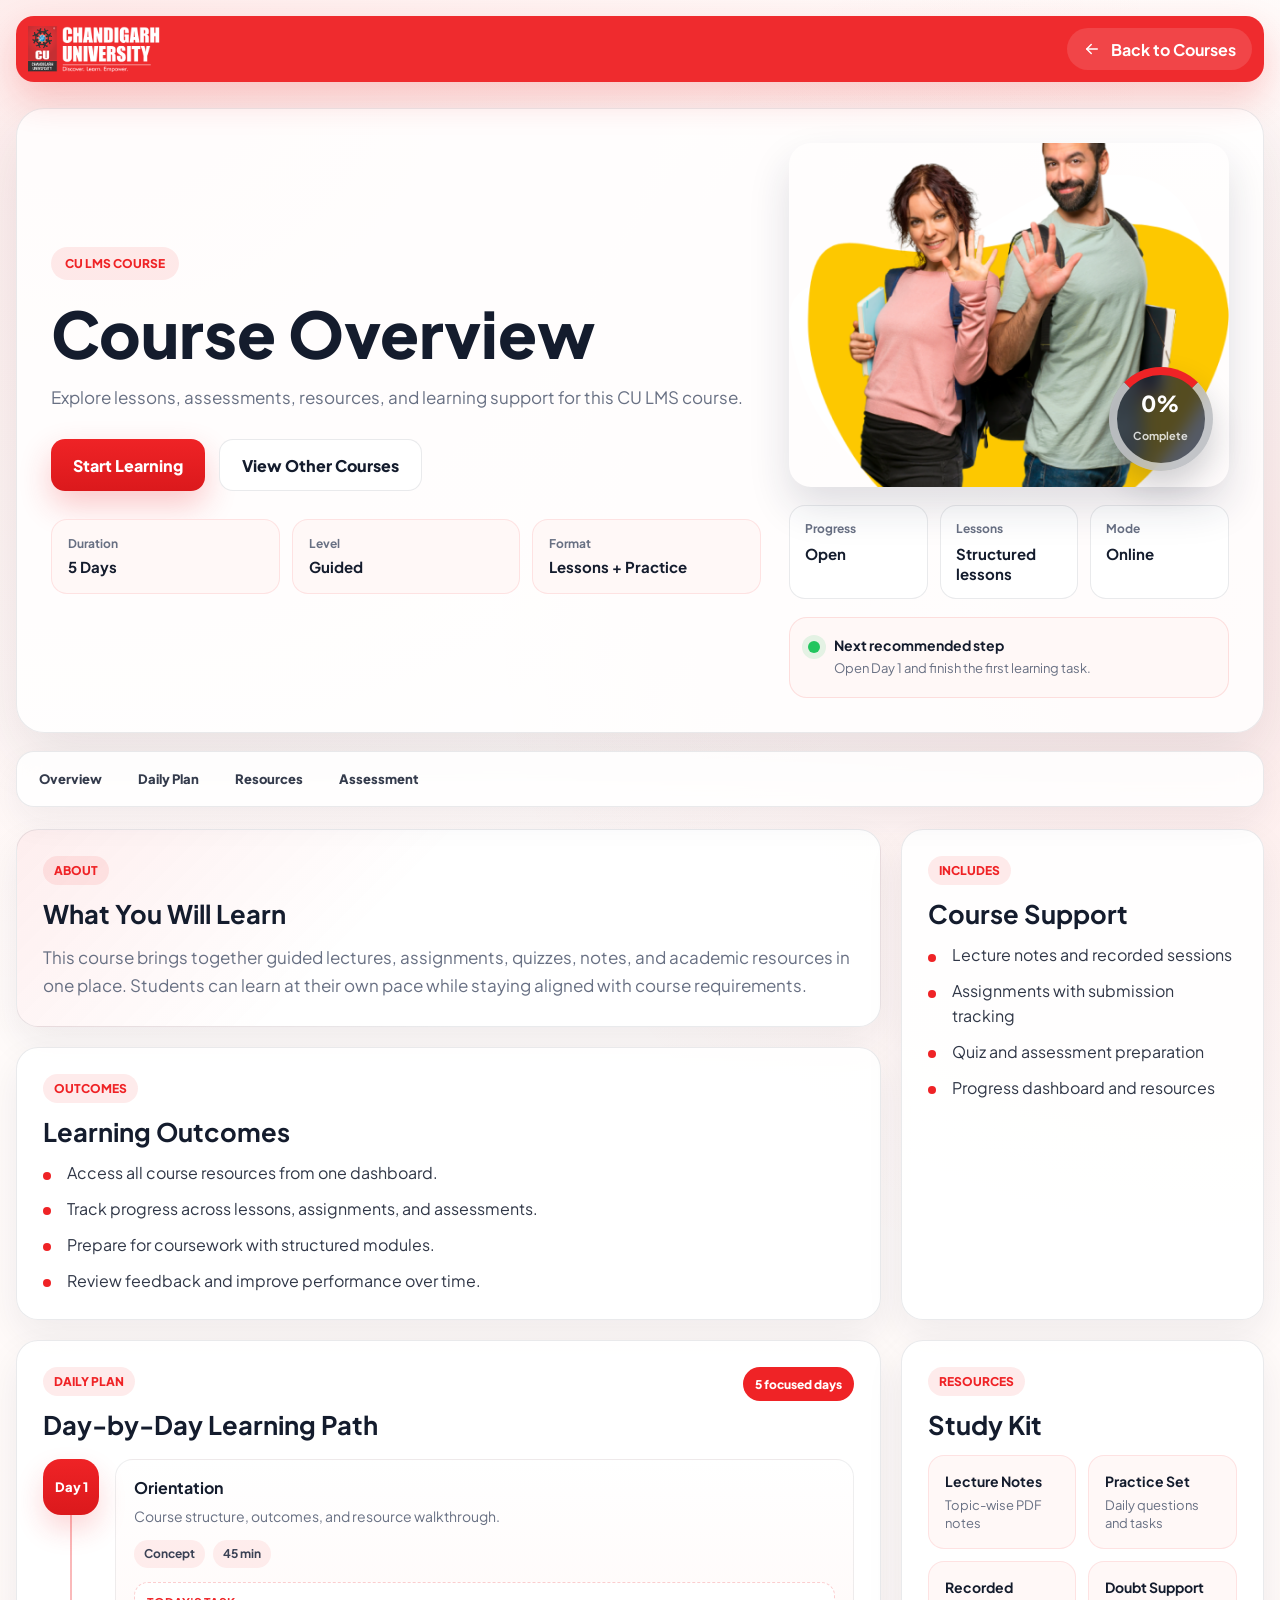
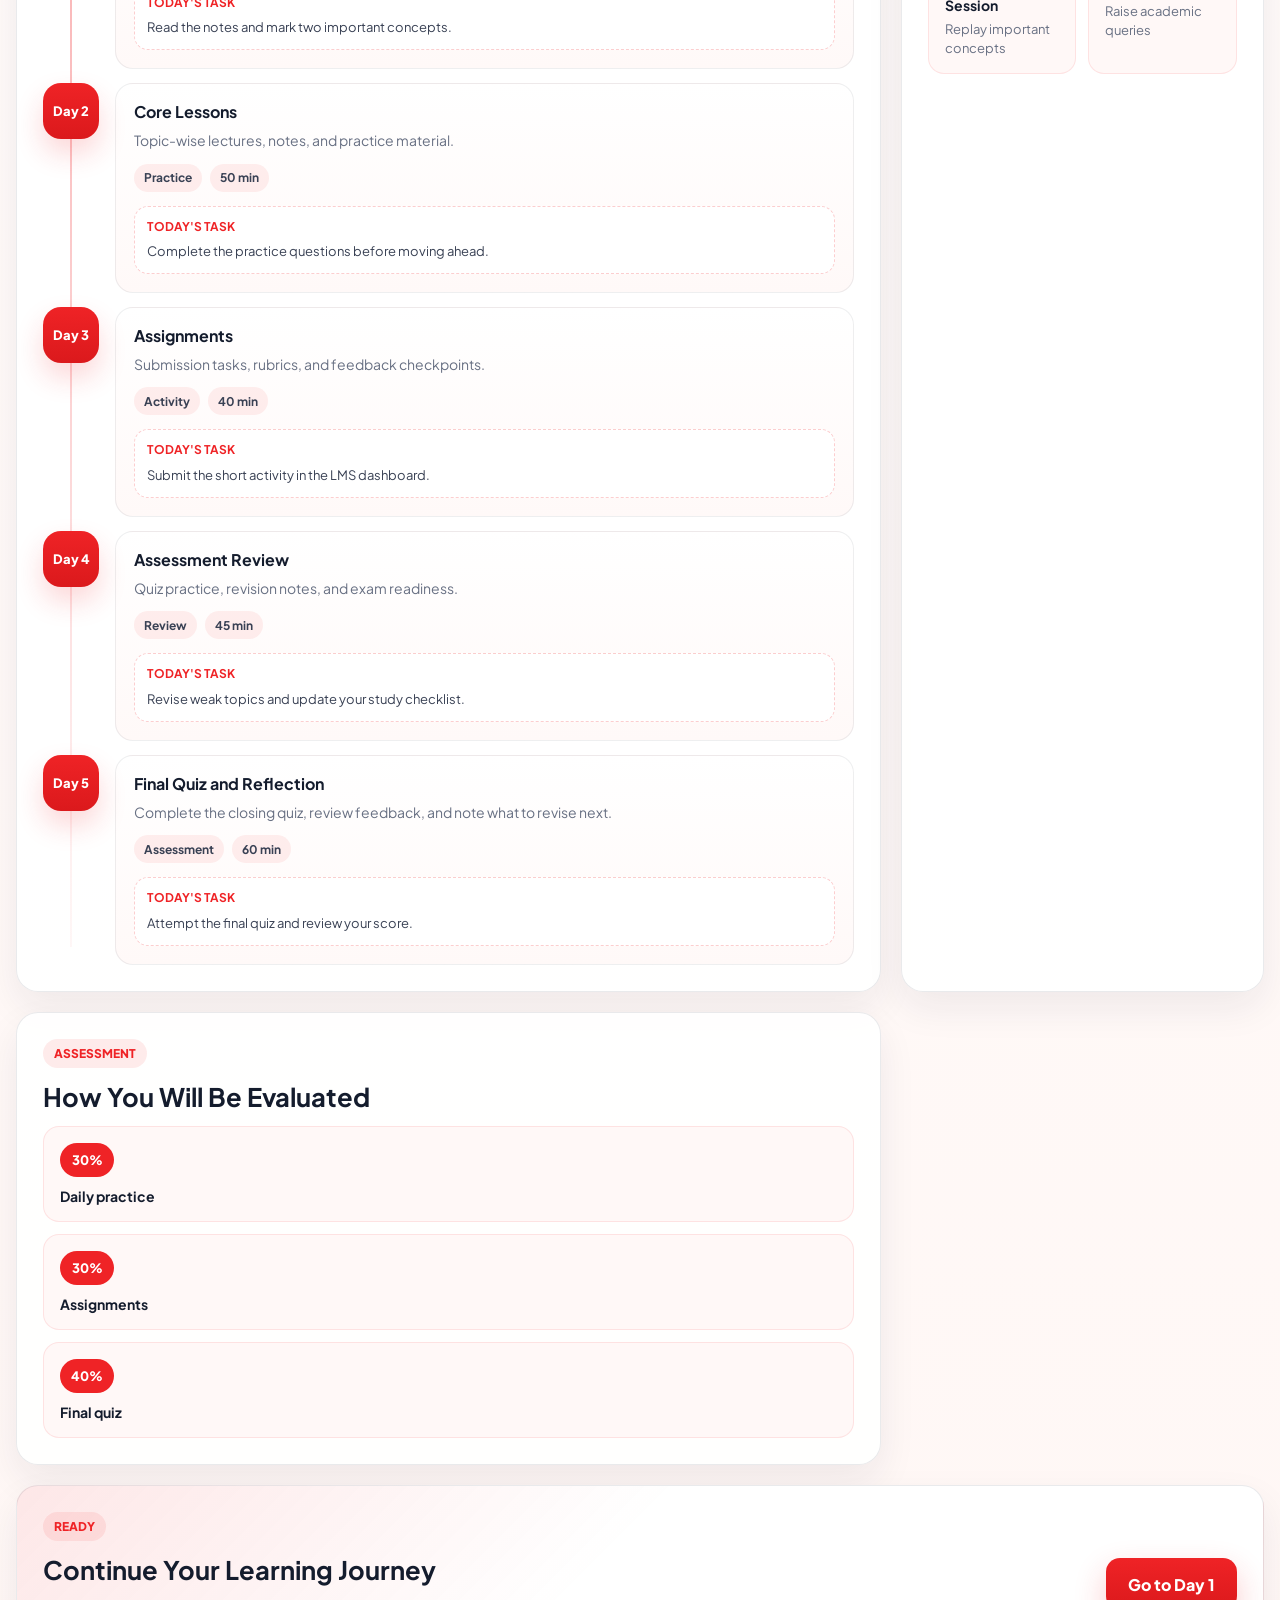
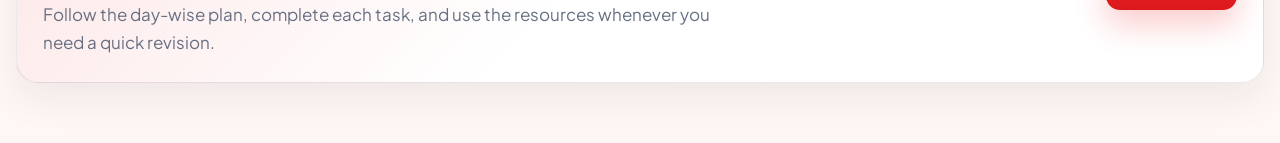
==== course-detail.html @ 062e84c4 "add" ====
<!DOCTYPE html>
<html lang="en">
  <head>
    <meta charset="UTF-8" />
    <meta name="viewport" content="width=device-width, initial-scale=1.0" />
    <title>Course Details | CU LMS Portal</title>
    <link rel="preconnect" href="https://fonts.googleapis.com" />
    <link rel="preconnect" href="https://fonts.gstatic.com" crossorigin />
    <link
      href="https://fonts.googleapis.com/css2?family=Plus+Jakarta+Sans:wght@400;500;600;700;800&amp;display=swap"
      rel="stylesheet"
    />
    <link rel="stylesheet" href="course-detail.css" />
  </head>
  <body>
    <header class="course-header">
      <a class="course-brand" href="index.html#home" aria-label="Back to CU LMS home">
        <img src="log1.png" alt="Chandigarh University logo" />
      </a>
      <a class="back-link" href="index.html#courses">
        <svg viewBox="0 0 24 24" aria-hidden="true">
          <path d="M19 12H5"></path>
          <path d="m11 18-6-6 6-6"></path>
        </svg>
        <span>Back to Courses</span>
      </a>
    </header>

    <main class="course-shell">
      <section class="detail-hero">
        <div class="detail-hero__copy">
          <span class="course-chip" id="course-category">CU LMS Course</span>
          <h1 id="course-title">Course Overview</h1>
          <p id="course-summary">
            Explore lessons, assessments, resources, and learning outcomes for this course.
          </p>

          <div class="detail-actions">
            <a class="detail-btn detail-btn--primary" href="#modules">Start Learning</a>
            <a class="detail-btn detail-btn--light" href="index.html#courses">View Other Courses</a>
          </div>

          <div class="quick-facts" aria-label="Course quick facts">
            <div>
              <span>Duration</span>
              <strong>5 Days</strong>
            </div>
            <div>
              <span>Level</span>
              <strong>Guided</strong>
            </div>
            <div>
              <span>Format</span>
              <strong>Lessons + Practice</strong>
            </div>
          </div>
        </div>

        <aside class="detail-panel" aria-label="Course summary">
          <div class="course-media">
            <img id="course-image" src="Frame 414.png" alt="Course preview" />
            <div class="progress-ring" aria-label="Course progress">
              <span id="course-progress-percent">0%</span>
              <small>Complete</small>
            </div>
          </div>
          <div class="detail-stats">
            <div>
              <span>Progress</span>
              <strong id="course-progress">Open</strong>
            </div>
            <div>
              <span>Lessons</span>
              <strong id="course-lessons">Structured lessons</strong>
            </div>
            <div>
              <span>Mode</span>
              <strong>Online</strong>
            </div>
          </div>
          <div class="status-card">
            <span class="status-dot"></span>
            <div>
              <strong>Next recommended step</strong>
              <p id="next-step">Open Day 1 and finish the first learning task.</p>
            </div>
          </div>
        </aside>
      </section>

      <nav class="course-nav" aria-label="Course sections">
        <a href="#overview">Overview</a>
        <a href="#modules">Daily Plan</a>
        <a href="#resources">Resources</a>
        <a href="#assessment">Assessment</a>
      </nav>

      <section class="content-grid" id="overview">
        <article class="content-card content-card--highlight">
          <span class="section-kicker">About</span>
          <h2>What You Will Learn</h2>
          <p id="course-description">
            This course brings together guided lectures, practice tasks, assessments, and
            academic resources so students can learn with clarity and track their progress.
          </p>
        </article>

        <article class="content-card">
          <span class="section-kicker">Outcomes</span>
          <h2>Learning Outcomes</h2>
          <ul id="course-outcomes"></ul>
        </article>

        <article class="content-card content-card--wide" id="modules">
          <div class="card-heading">
            <div>
              <span class="section-kicker">Daily Plan</span>
              <h2>Day-by-Day Learning Path</h2>
            </div>
            <span class="plan-badge">5 focused days</span>
          </div>
          <div class="module-timeline" id="course-modules"></div>
        </article>

        <aside class="content-card side-card">
          <span class="section-kicker">Includes</span>
          <h2>Course Support</h2>
          <ul class="support-list">
            <li>Lecture notes and recorded sessions</li>
            <li>Assignments with submission tracking</li>
            <li>Quiz and assessment preparation</li>
            <li>Progress dashboard and resources</li>
          </ul>
        </aside>

        <article class="content-card resources-card" id="resources">
          <span class="section-kicker">Resources</span>
          <h2>Study Kit</h2>
          <div class="resource-grid">
            <div>
              <strong>Lecture Notes</strong>
              <span>Topic-wise PDF notes</span>
            </div>
            <div>
              <strong>Practice Set</strong>
              <span>Daily questions and tasks</span>
            </div>
            <div>
              <strong>Recorded Session</strong>
              <span>Replay important concepts</span>
            </div>
            <div>
              <strong>Doubt Support</strong>
              <span>Raise academic queries</span>
            </div>
          </div>
        </article>

        <article class="content-card assessment-card" id="assessment">
          <span class="section-kicker">Assessment</span>
          <h2>How You Will Be Evaluated</h2>
          <div class="assessment-list">
            <div>
              <span>30%</span>
              <strong>Daily practice</strong>
            </div>
            <div>
              <span>30%</span>
              <strong>Assignments</strong>
            </div>
            <div>
              <span>40%</span>
              <strong>Final quiz</strong>
            </div>
          </div>
        </article>

        <article class="content-card next-card">
          <div>
            <span class="section-kicker">Ready</span>
            <h2>Continue Your Learning Journey</h2>
            <p>
              Follow the day-wise plan, complete each task, and use the resources whenever you
              need a quick revision.
            </p>
          </div>
          <a class="detail-btn detail-btn--primary" href="#modules">Go to Day 1</a>
        </article>
      </section>
    </main>

    <script src="course-detail.js"></script>
  </body>
</html>
---- course-detail.css ----
:root {
  --brand: #ef2326;
  --brand-dark: #db191c;
  --ink: #141c2d;
  --muted: #687083;
  --surface: #ffffff;
  --line: rgba(20, 28, 45, 0.09);
  --shadow: 0 24px 60px rgba(30, 35, 62, 0.1);
}

* {
  box-sizing: border-box;
}

body {
  margin: 0;
  min-width: 320px;
  font-family: "Plus Jakarta Sans", "Segoe UI", sans-serif;
  color: var(--ink);
  background:
    radial-gradient(circle at 8% 0%, rgba(239, 35, 38, 0.08), transparent 30%),
    radial-gradient(circle at 94% 18%, rgba(239, 35, 38, 0.08), transparent 24%),
    linear-gradient(180deg, #fffdfc 0%, #fff7f5 100%);
}

html {
  scroll-behavior: smooth;
}

a {
  color: inherit;
  text-decoration: none;
}

img {
  display: block;
  max-width: 100%;
}

svg {
  width: 100%;
  height: 100%;
  fill: none;
  stroke: currentColor;
  stroke-width: 2;
  stroke-linecap: round;
  stroke-linejoin: round;
}

.course-header {
  position: sticky;
  top: 0;
  z-index: 10;
  display: flex;
  align-items: center;
  justify-content: space-between;
  width: min(calc(100% - 32px), 1280px);
  margin: 16px auto 0;
  padding: 10px 12px;
  border-radius: 18px;
  background: rgba(239, 35, 38, 0.96);
  box-shadow: 0 16px 36px rgba(239, 35, 38, 0.22);
  backdrop-filter: blur(10px);
}

.course-brand img {
  width: 132px;
}

.back-link {
  display: inline-flex;
  align-items: center;
  gap: 10px;
  min-height: 42px;
  padding: 0 16px;
  border-radius: 999px;
  color: #fff;
  font-weight: 700;
  background: rgba(255, 255, 255, 0.12);
}

.back-link svg {
  width: 18px;
  height: 18px;
}

.course-shell {
  width: min(calc(100% - 32px), 1280px);
  margin: 26px auto 60px;
}

.detail-hero {
  display: grid;
  grid-template-columns: minmax(0, 1fr) minmax(360px, 0.62fr);
  gap: 28px;
  align-items: stretch;
  padding: 34px;
  border: 1px solid var(--line);
  border-radius: 28px;
  background: rgba(255, 255, 255, 0.82);
  box-shadow: var(--shadow);
  overflow: hidden;
}

.detail-hero__copy {
  display: flex;
  flex-direction: column;
  justify-content: center;
  min-height: 430px;
}

.course-chip,
.section-kicker {
  display: inline-flex;
  width: fit-content;
  align-items: center;
  border-radius: 999px;
  color: var(--brand);
  background: rgba(239, 35, 38, 0.09);
  font-size: 12px;
  font-weight: 800;
  text-transform: uppercase;
}

.course-chip {
  padding: 9px 14px;
}

.section-kicker {
  padding: 7px 11px;
}

.detail-hero h1 {
  max-width: 820px;
  margin: 20px 0 16px;
  font-size: clamp(2.25rem, 5vw, 4.8rem);
  line-height: 1.05;
  font-weight: 800;
}

.detail-hero p,
.content-card p {
  margin: 0;
  color: var(--muted);
  font-size: 17px;
  line-height: 1.65;
}

.detail-actions {
  display: flex;
  flex-wrap: wrap;
  gap: 14px;
  margin-top: 28px;
}

.detail-btn {
  display: inline-flex;
  align-items: center;
  justify-content: center;
  min-height: 52px;
  padding: 0 22px;
  border-radius: 14px;
  font-weight: 800;
}

.detail-btn--primary {
  color: #fff;
  background: linear-gradient(180deg, var(--brand), var(--brand-dark));
  box-shadow: 0 14px 32px rgba(239, 35, 38, 0.24);
}

.detail-btn--light {
  background: #fff;
  border: 1px solid var(--line);
}

.quick-facts {
  display: grid;
  grid-template-columns: repeat(3, minmax(0, 1fr));
  gap: 12px;
  margin-top: 28px;
  max-width: 720px;
}

.quick-facts div {
  padding: 16px;
  border: 1px solid rgba(239, 35, 38, 0.1);
  border-radius: 16px;
  background: #fff8f7;
}

.quick-facts span {
  display: block;
  color: var(--muted);
  font-size: 12px;
  font-weight: 700;
}

.quick-facts strong {
  display: block;
  margin-top: 6px;
  font-size: 15px;
  line-height: 1.35;
}

.detail-panel {
  display: grid;
  align-content: start;
  gap: 18px;
}

.course-media {
  position: relative;
}

.course-media img {
  width: 100%;
  aspect-ratio: 1.28 / 1;
  object-fit: cover;
  border-radius: 22px;
  box-shadow: 0 20px 42px rgba(30, 35, 62, 0.14);
}

.progress-ring {
  position: absolute;
  right: 16px;
  bottom: 16px;
  display: grid;
  place-items: center;
  width: 104px;
  height: 104px;
  border: 8px solid rgba(255, 255, 255, 0.64);
  border-top-color: var(--brand);
  border-radius: 999px;
  color: #fff;
  background: rgba(20, 28, 45, 0.72);
  box-shadow: 0 16px 32px rgba(20, 28, 45, 0.2);
  backdrop-filter: blur(8px);
}

.progress-ring span {
  font-size: 22px;
  line-height: 1;
  font-weight: 800;
}

.progress-ring small {
  margin-top: -22px;
  font-size: 11px;
  font-weight: 700;
  opacity: 0.8;
}

.detail-stats {
  display: grid;
  grid-template-columns: repeat(3, minmax(0, 1fr));
  gap: 12px;
}

.detail-stats div {
  min-height: 88px;
  padding: 15px;
  border-radius: 16px;
  background: #fff;
  border: 1px solid var(--line);
}

.detail-stats span {
  display: block;
  color: var(--muted);
  font-size: 12px;
  font-weight: 700;
}

.detail-stats strong {
  display: block;
  margin-top: 8px;
  font-size: 15px;
  line-height: 1.3;
}

.status-card {
  display: flex;
  gap: 14px;
  align-items: flex-start;
  padding: 18px;
  border: 1px solid rgba(239, 35, 38, 0.12);
  border-radius: 18px;
  background: #fff8f7;
}

.status-dot {
  width: 12px;
  height: 12px;
  margin-top: 5px;
  border-radius: 999px;
  background: #22c55e;
  box-shadow: 0 0 0 6px rgba(34, 197, 94, 0.12);
  flex-shrink: 0;
}

.status-card strong {
  display: block;
  font-size: 14px;
}

.status-card p {
  margin: 5px 0 0;
  color: var(--muted);
  font-size: 13px;
  line-height: 1.5;
}

.course-nav {
  position: sticky;
  top: 84px;
  z-index: 8;
  display: flex;
  gap: 8px;
  margin-top: 18px;
  padding: 8px;
  border: 1px solid var(--line);
  border-radius: 18px;
  background: rgba(255, 255, 255, 0.86);
  box-shadow: 0 14px 34px rgba(30, 35, 62, 0.06);
  backdrop-filter: blur(12px);
  overflow-x: auto;
}

.course-nav a {
  display: inline-flex;
  align-items: center;
  justify-content: center;
  min-height: 38px;
  padding: 0 14px;
  border-radius: 12px;
  color: #343b4c;
  font-size: 13px;
  font-weight: 800;
  white-space: nowrap;
}

.course-nav a:hover,
.course-nav a:focus-visible {
  color: #fff;
  background: var(--brand);
  outline: none;
}

.content-grid {
  display: grid;
  grid-template-columns: minmax(0, 1fr) minmax(300px, 0.42fr);
  gap: 20px;
  margin-top: 22px;
}

.content-card {
  padding: 26px;
  border: 1px solid var(--line);
  border-radius: 22px;
  background: rgba(255, 255, 255, 0.9);
  box-shadow: 0 16px 38px rgba(30, 35, 62, 0.07);
}

.content-card--highlight {
  background:
    linear-gradient(135deg, rgba(239, 35, 38, 0.08), transparent 42%),
    rgba(255, 255, 255, 0.92);
}

.content-card--wide {
  grid-column: 1;
}

.content-card h2 {
  margin: 14px 0 14px;
  font-size: clamp(1.35rem, 2vw, 1.8rem);
  line-height: 1.2;
}

.card-heading {
  display: flex;
  align-items: flex-start;
  justify-content: space-between;
  gap: 18px;
  margin-bottom: 18px;
}

.card-heading h2 {
  margin-bottom: 0;
}

.plan-badge {
  display: inline-flex;
  align-items: center;
  min-height: 34px;
  padding: 0 12px;
  border-radius: 999px;
  color: #fff;
  background: var(--brand);
  font-size: 12px;
  font-weight: 800;
  white-space: nowrap;
}

.content-card ul {
  margin: 0;
  padding: 0;
  list-style: none;
}

.content-card li {
  position: relative;
  padding-left: 24px;
  color: #303747;
  line-height: 1.55;
}

.content-card li + li {
  margin-top: 11px;
}

.content-card li::before {
  content: "";
  position: absolute;
  left: 0;
  top: 0.65em;
  width: 8px;
  height: 8px;
  border-radius: 999px;
  background: var(--brand);
}

.module-timeline {
  position: relative;
  display: grid;
  gap: 14px;
}

.module-timeline::before {
  content: "";
  position: absolute;
  left: 27px;
  top: 18px;
  bottom: 18px;
  width: 2px;
  background: linear-gradient(180deg, rgba(239, 35, 38, 0.35), rgba(239, 35, 38, 0.04));
}

.module-day {
  position: relative;
  display: grid;
  grid-template-columns: 56px minmax(0, 1fr);
  gap: 16px;
  align-items: start;
}

.module-day__number {
  position: relative;
  z-index: 1;
  display: inline-flex;
  align-items: center;
  justify-content: center;
  width: 56px;
  height: 56px;
  border-radius: 18px;
  color: #fff;
  background: linear-gradient(180deg, var(--brand), var(--brand-dark));
  box-shadow: 0 14px 28px rgba(239, 35, 38, 0.18);
  font-size: 13px;
  font-weight: 800;
}

.module-day__body {
  padding: 18px;
  border: 1px solid rgba(20, 28, 45, 0.07);
  border-radius: 18px;
  background: linear-gradient(180deg, #ffffff 0%, #fff9f8 100%);
  transition:
    transform 180ms ease,
    box-shadow 180ms ease,
    border-color 180ms ease;
}

.module-day:hover .module-day__body {
  transform: translateY(-2px);
  border-color: rgba(239, 35, 38, 0.18);
  box-shadow: 0 16px 32px rgba(30, 35, 62, 0.08);
}

.module-day__body strong {
  display: block;
  font-size: 16px;
  line-height: 1.3;
}

.module-day__body p {
  margin: 7px 0 12px;
  color: var(--muted);
  font-size: 14px;
  line-height: 1.55;
}

.module-day__meta {
  display: flex;
  flex-wrap: wrap;
  gap: 8px;
}

.module-day__meta span {
  display: inline-flex;
  align-items: center;
  min-height: 28px;
  padding: 0 10px;
  border-radius: 999px;
  color: #394154;
  background: rgba(239, 35, 38, 0.07);
  font-size: 12px;
  font-weight: 700;
}

.module-day__task {
  display: grid;
  gap: 8px;
  margin-top: 14px;
  padding: 12px;
  border-radius: 14px;
  background: #ffffff;
  border: 1px dashed rgba(239, 35, 38, 0.22);
}

.module-day__task strong {
  display: inline-flex;
  align-items: center;
  width: fit-content;
  margin: 0;
  color: var(--brand);
  font-size: 12px;
  text-transform: uppercase;
}

.module-day__task span {
  color: #394154;
  font-size: 13px;
  line-height: 1.45;
}

.resource-grid {
  display: grid;
  grid-template-columns: repeat(2, minmax(0, 1fr));
  gap: 12px;
}

.resource-grid div,
.assessment-list div {
  padding: 16px;
  border-radius: 16px;
  background: #fff8f7;
  border: 1px solid rgba(239, 35, 38, 0.1);
}

.resource-grid strong,
.assessment-list strong {
  display: block;
  font-size: 14px;
}

.resource-grid span {
  display: block;
  margin-top: 6px;
  color: var(--muted);
  font-size: 13px;
  line-height: 1.4;
}

.assessment-list {
  display: grid;
  gap: 12px;
}

.assessment-list span {
  display: inline-flex;
  align-items: center;
  justify-content: center;
  min-width: 54px;
  min-height: 34px;
  margin-bottom: 10px;
  border-radius: 999px;
  color: #fff;
  background: var(--brand);
  font-size: 13px;
  font-weight: 800;
}

.next-card {
  grid-column: 1 / -1;
  display: flex;
  align-items: center;
  justify-content: space-between;
  gap: 24px;
  background:
    linear-gradient(135deg, rgba(239, 35, 38, 0.11), transparent 46%),
    #ffffff;
}

.next-card p {
  max-width: 700px;
}

.side-card {
  grid-column: 2;
  grid-row: 1 / span 2;
}

@media (max-width: 900px) {
  .course-header,
  .course-shell {
    width: min(calc(100% - 24px), 1280px);
  }

  .detail-hero,
  .content-grid {
    grid-template-columns: minmax(0, 1fr);
  }

  .detail-hero {
    padding: 24px;
  }

  .detail-hero__copy {
    min-height: auto;
  }

  .content-card--wide,
  .side-card {
    grid-column: auto;
    grid-row: auto;
  }

  .next-card {
    grid-column: auto;
  }
}

@media (max-width: 560px) {
  .course-header {
    width: 100%;
    margin-top: 0;
    border-radius: 0 0 16px 16px;
  }

  .course-brand img {
    width: 112px;
  }

  .back-link {
    min-height: 38px;
    padding: 0 12px;
    font-size: 12px;
  }

  .course-shell {
    width: min(calc(100% - 18px), 1280px);
    margin-top: 16px;
    margin-bottom: 34px;
  }

  .course-nav {
    top: 64px;
    margin-top: 12px;
    border-radius: 14px;
  }

  .detail-hero,
  .content-card {
    border-radius: 18px;
  }

  .detail-hero {
    padding: 18px;
    gap: 20px;
  }

  .detail-hero h1 {
    margin-top: 16px;
    font-size: clamp(1.85rem, 10vw, 2.6rem);
  }

  .detail-hero p,
  .content-card p {
    font-size: 14px;
  }

  .detail-actions {
    display: grid;
    grid-template-columns: minmax(0, 1fr);
    gap: 10px;
  }

  .detail-btn {
    min-height: 48px;
  }

  .detail-stats {
    grid-template-columns: minmax(0, 1fr);
  }

  .progress-ring {
    width: 86px;
    height: 86px;
    right: 12px;
    bottom: 12px;
    border-width: 7px;
  }

  .progress-ring span {
    font-size: 18px;
  }

  .progress-ring small {
    margin-top: -18px;
    font-size: 10px;
  }

  .quick-facts {
    grid-template-columns: minmax(0, 1fr);
  }

  .content-grid {
    gap: 14px;
  }

  .content-card {
    padding: 20px;
  }

  .card-heading {
    display: block;
  }

  .plan-badge {
    margin-top: 12px;
  }

  .module-day {
    grid-template-columns: 46px minmax(0, 1fr);
    gap: 12px;
  }

  .module-timeline::before {
    left: 22px;
  }

  .module-day__number {
    width: 46px;
    height: 46px;
    border-radius: 15px;
    font-size: 12px;
  }

  .module-day__body {
    padding: 15px;
  }

  .resource-grid {
    grid-template-columns: minmax(0, 1fr);
  }

  .next-card {
    display: grid;
    gap: 16px;
  }
}
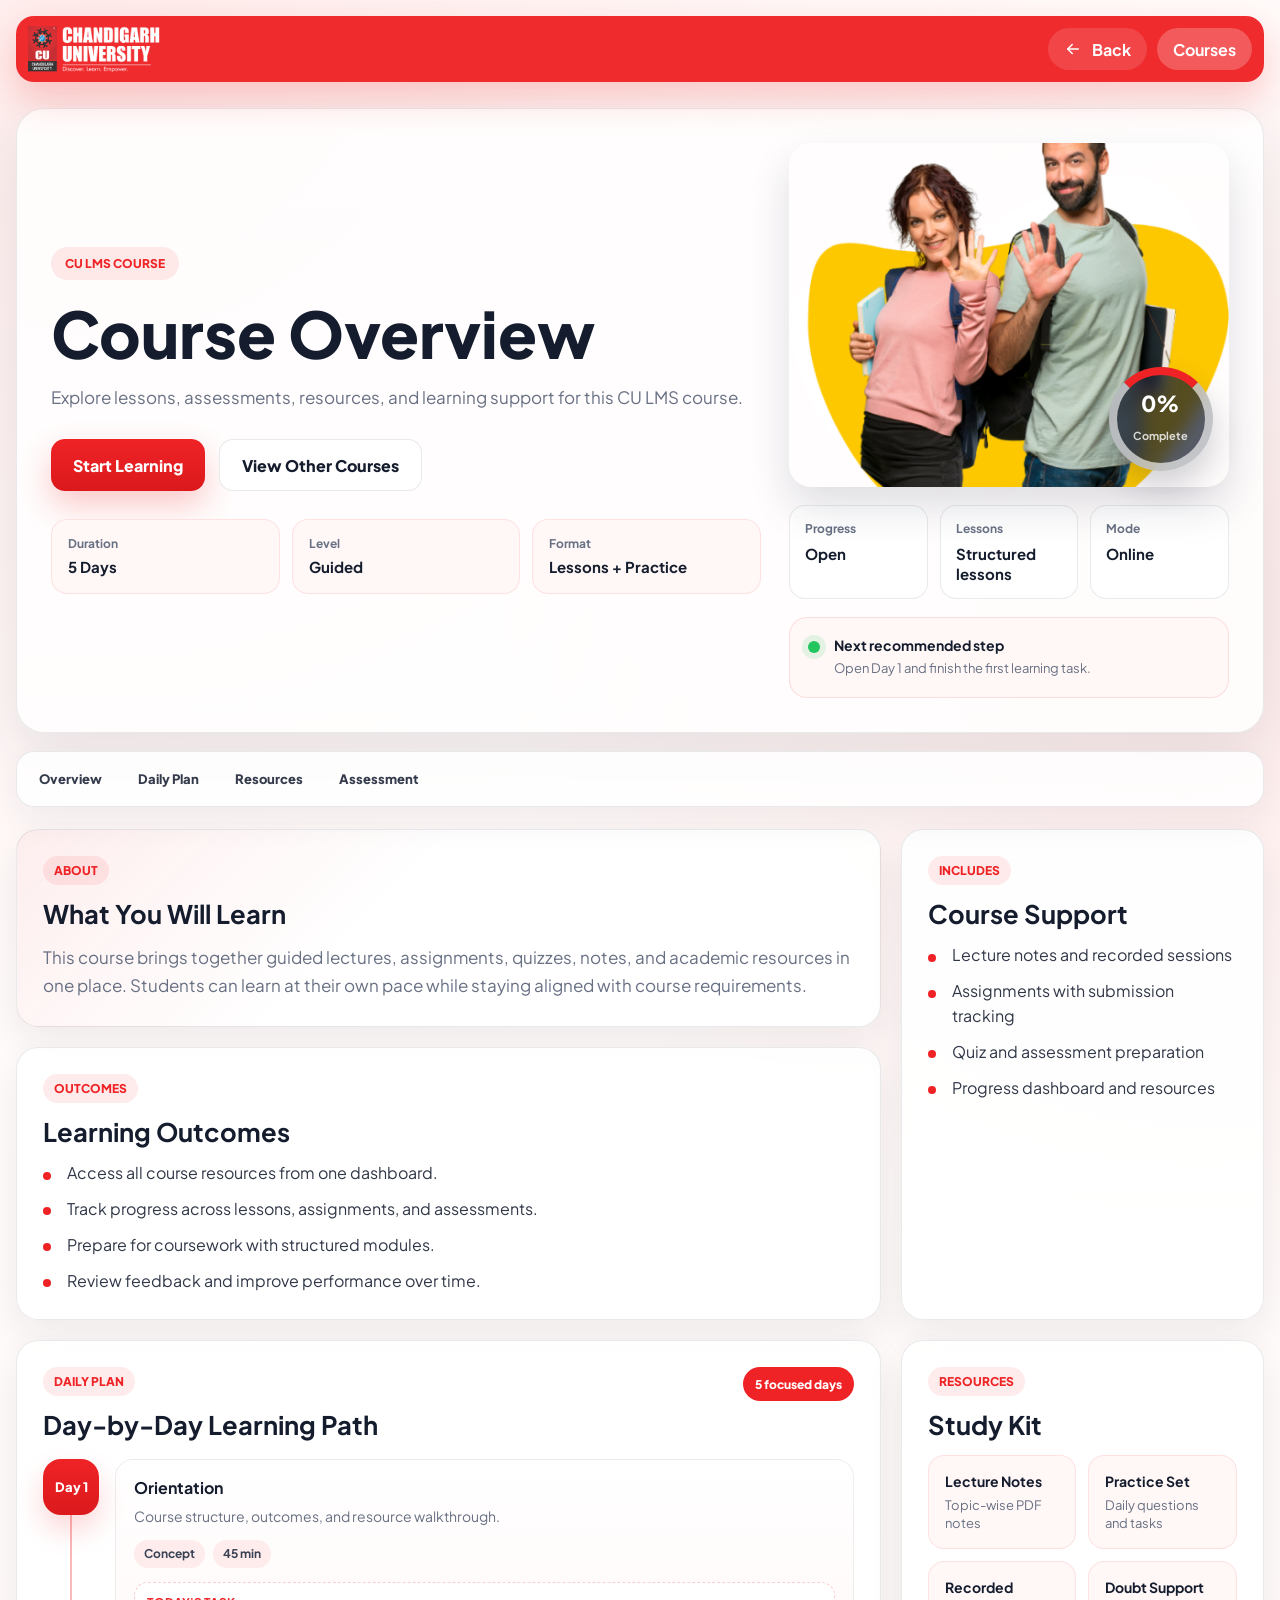
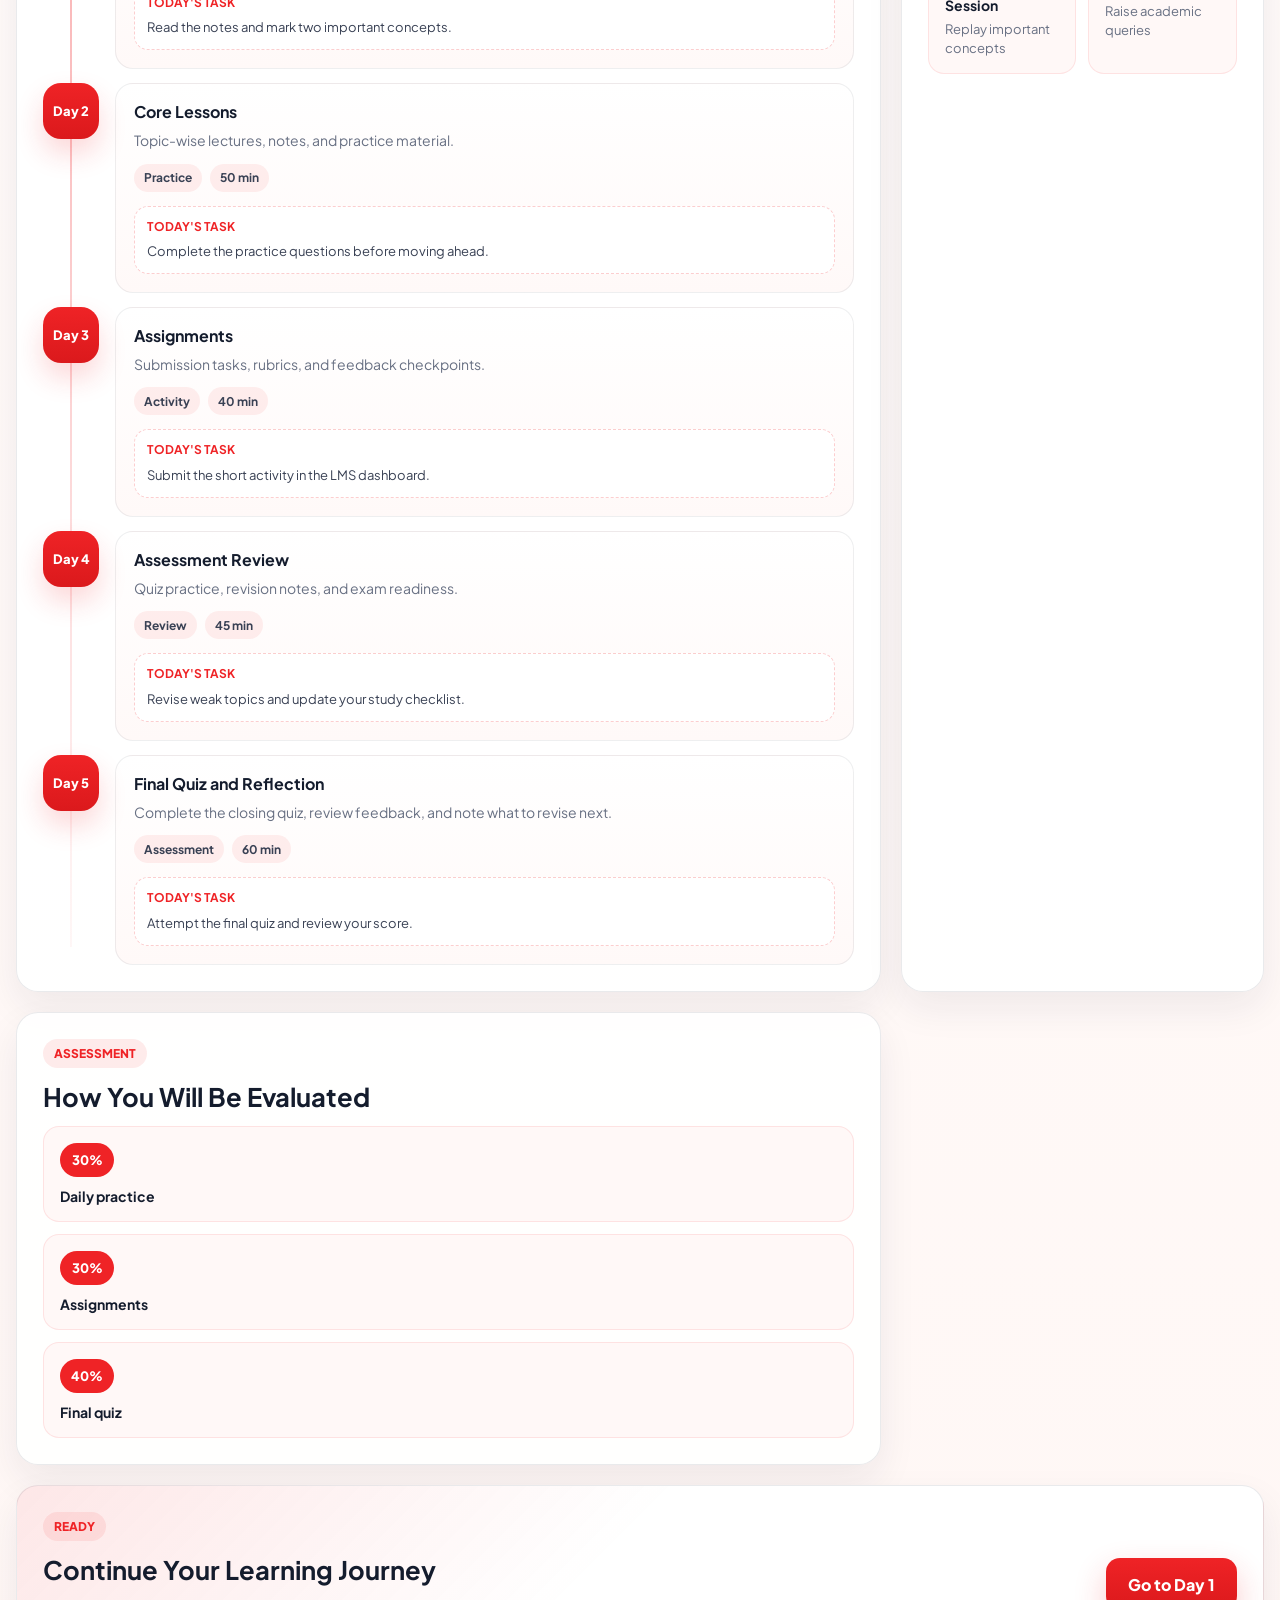
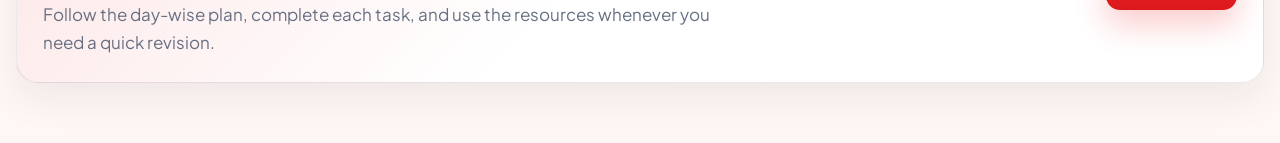
==== commit a8180c79: "dj" ====
--- a/course-detail.html
+++ b/course-detail.html
@@ -17,13 +17,18 @@
       <a class="course-brand" href="index.html#home" aria-label="Back to CU LMS home">
         <img src="log1.png" alt="Chandigarh University logo" />
       </a>
-      <a class="back-link" href="index.html#courses">
-        <svg viewBox="0 0 24 24" aria-hidden="true">
-          <path d="M19 12H5"></path>
-          <path d="m11 18-6-6 6-6"></path>
-        </svg>
-        <span>Back to Courses</span>
-      </a>
+      <div class="course-header__actions">
+        <button class="back-link history-back" type="button">
+          <svg viewBox="0 0 24 24" aria-hidden="true">
+            <path d="M19 12H5"></path>
+            <path d="m11 18-6-6 6-6"></path>
+          </svg>
+          <span>Back</span>
+        </button>
+        <a class="back-link back-link--light" href="index.html#courses">
+          <span>Courses</span>
+        </a>
+      </div>
     </header>
 
     <main class="course-shell">
--- a/course-detail.css
+++ b/course-detail.css
@@ -6,6 +6,7 @@
   --surface: #ffffff;
   --line: rgba(20, 28, 45, 0.09);
   --shadow: 0 24px 60px rgba(30, 35, 62, 0.1);
+  --shell: 1680px;
 }
 
 * {
@@ -32,6 +33,14 @@
   text-decoration: none;
 }
 
+button {
+  border: 0;
+  padding: 0;
+  font: inherit;
+  color: inherit;
+  background: transparent;
+}
+
 img {
   display: block;
   max-width: 100%;
@@ -54,7 +63,7 @@
   display: flex;
   align-items: center;
   justify-content: space-between;
-  width: min(calc(100% - 32px), 1280px);
+  width: min(calc(100% - 32px), var(--shell));
   margin: 16px auto 0;
   padding: 10px 12px;
   border-radius: 18px;
@@ -65,6 +74,12 @@
 
 .course-brand img {
   width: 132px;
+}
+
+.course-header__actions {
+  display: flex;
+  align-items: center;
+  gap: 10px;
 }
 
 .back-link {
@@ -77,6 +92,11 @@
   color: #fff;
   font-weight: 700;
   background: rgba(255, 255, 255, 0.12);
+  cursor: pointer;
+}
+
+.back-link--light {
+  background: rgba(255, 255, 255, 0.22);
 }
 
 .back-link svg {
@@ -85,7 +105,7 @@
 }
 
 .course-shell {
-  width: min(calc(100% - 32px), 1280px);
+  width: min(calc(100% - 32px), var(--shell));
   margin: 26px auto 60px;
 }
 
@@ -615,7 +635,7 @@
 @media (max-width: 900px) {
   .course-header,
   .course-shell {
-    width: min(calc(100% - 24px), 1280px);
+    width: min(calc(100% - 24px), var(--shell));
   }
 
   .detail-hero,
@@ -659,8 +679,12 @@
     font-size: 12px;
   }
 
+  .course-header__actions {
+    gap: 6px;
+  }
+
   .course-shell {
-    width: min(calc(100% - 18px), 1280px);
+    width: min(calc(100% - 18px), var(--shell));
     margin-top: 16px;
     margin-bottom: 34px;
   }
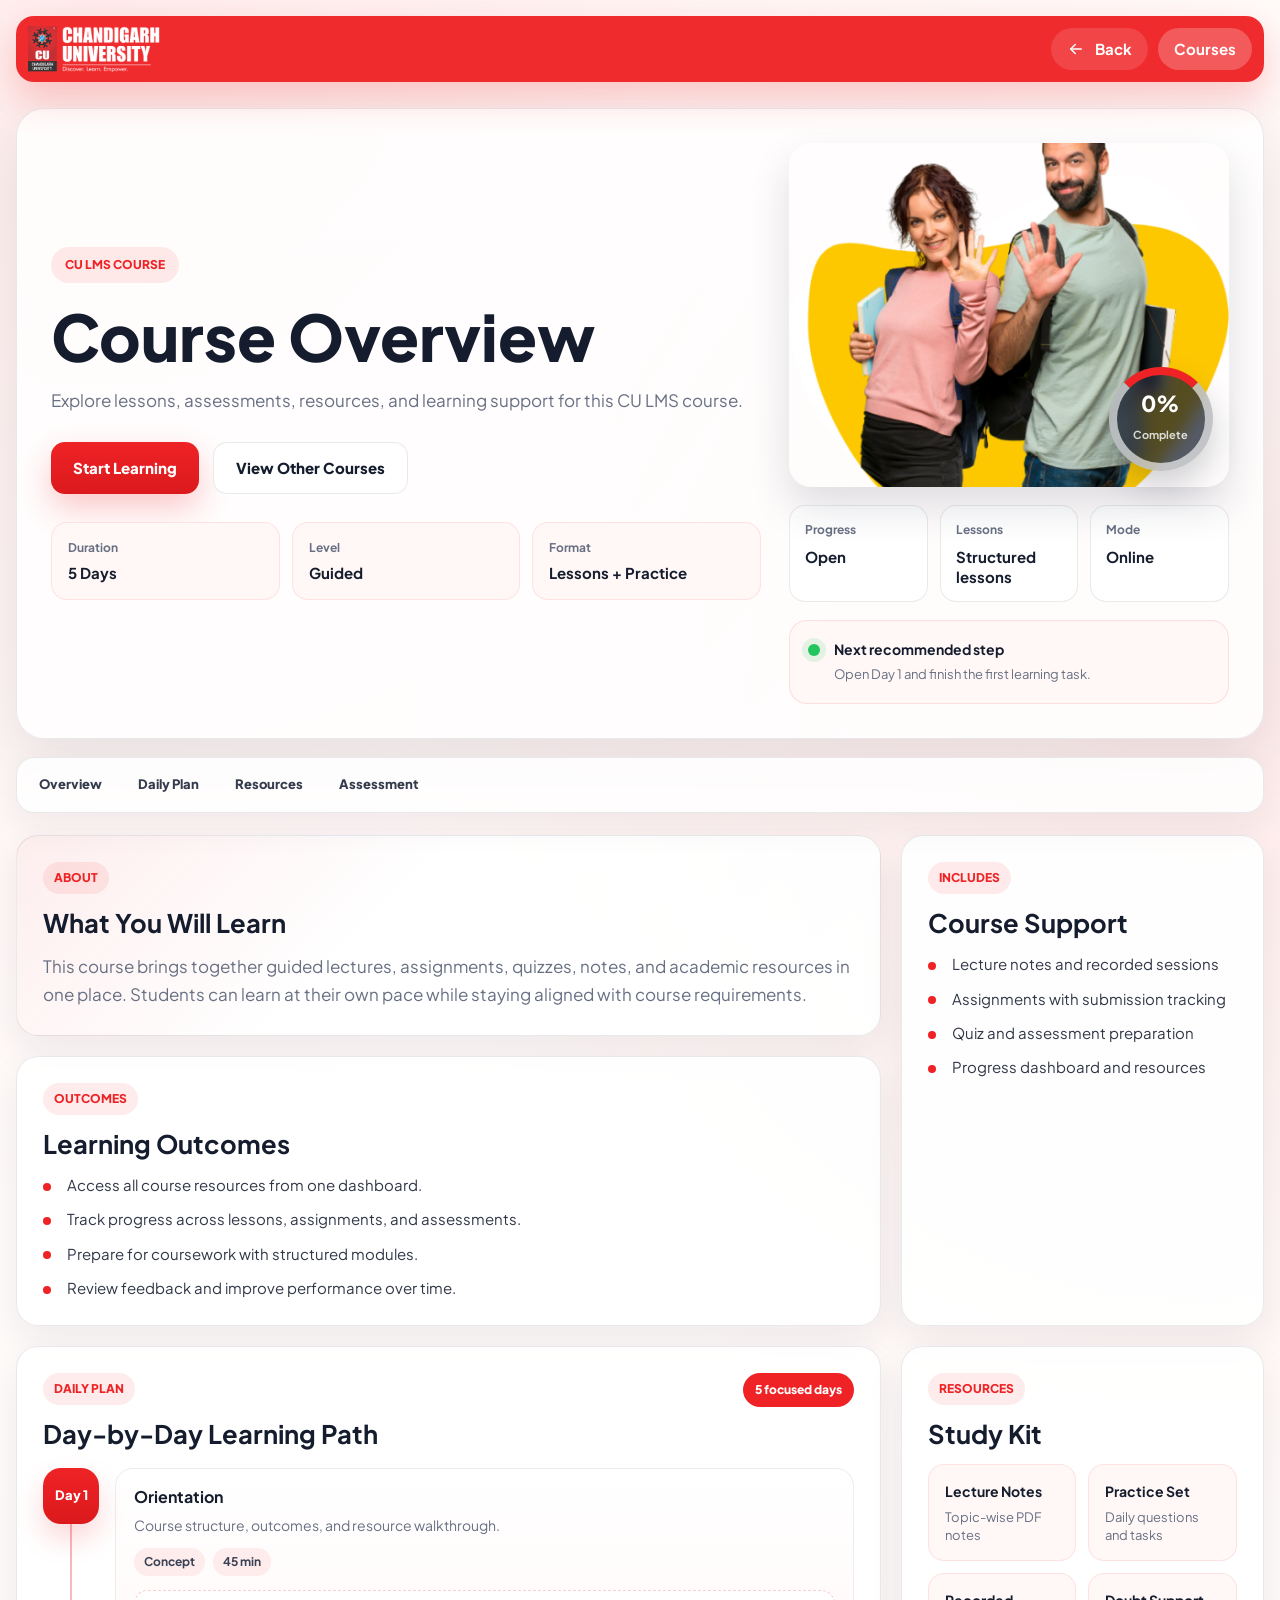
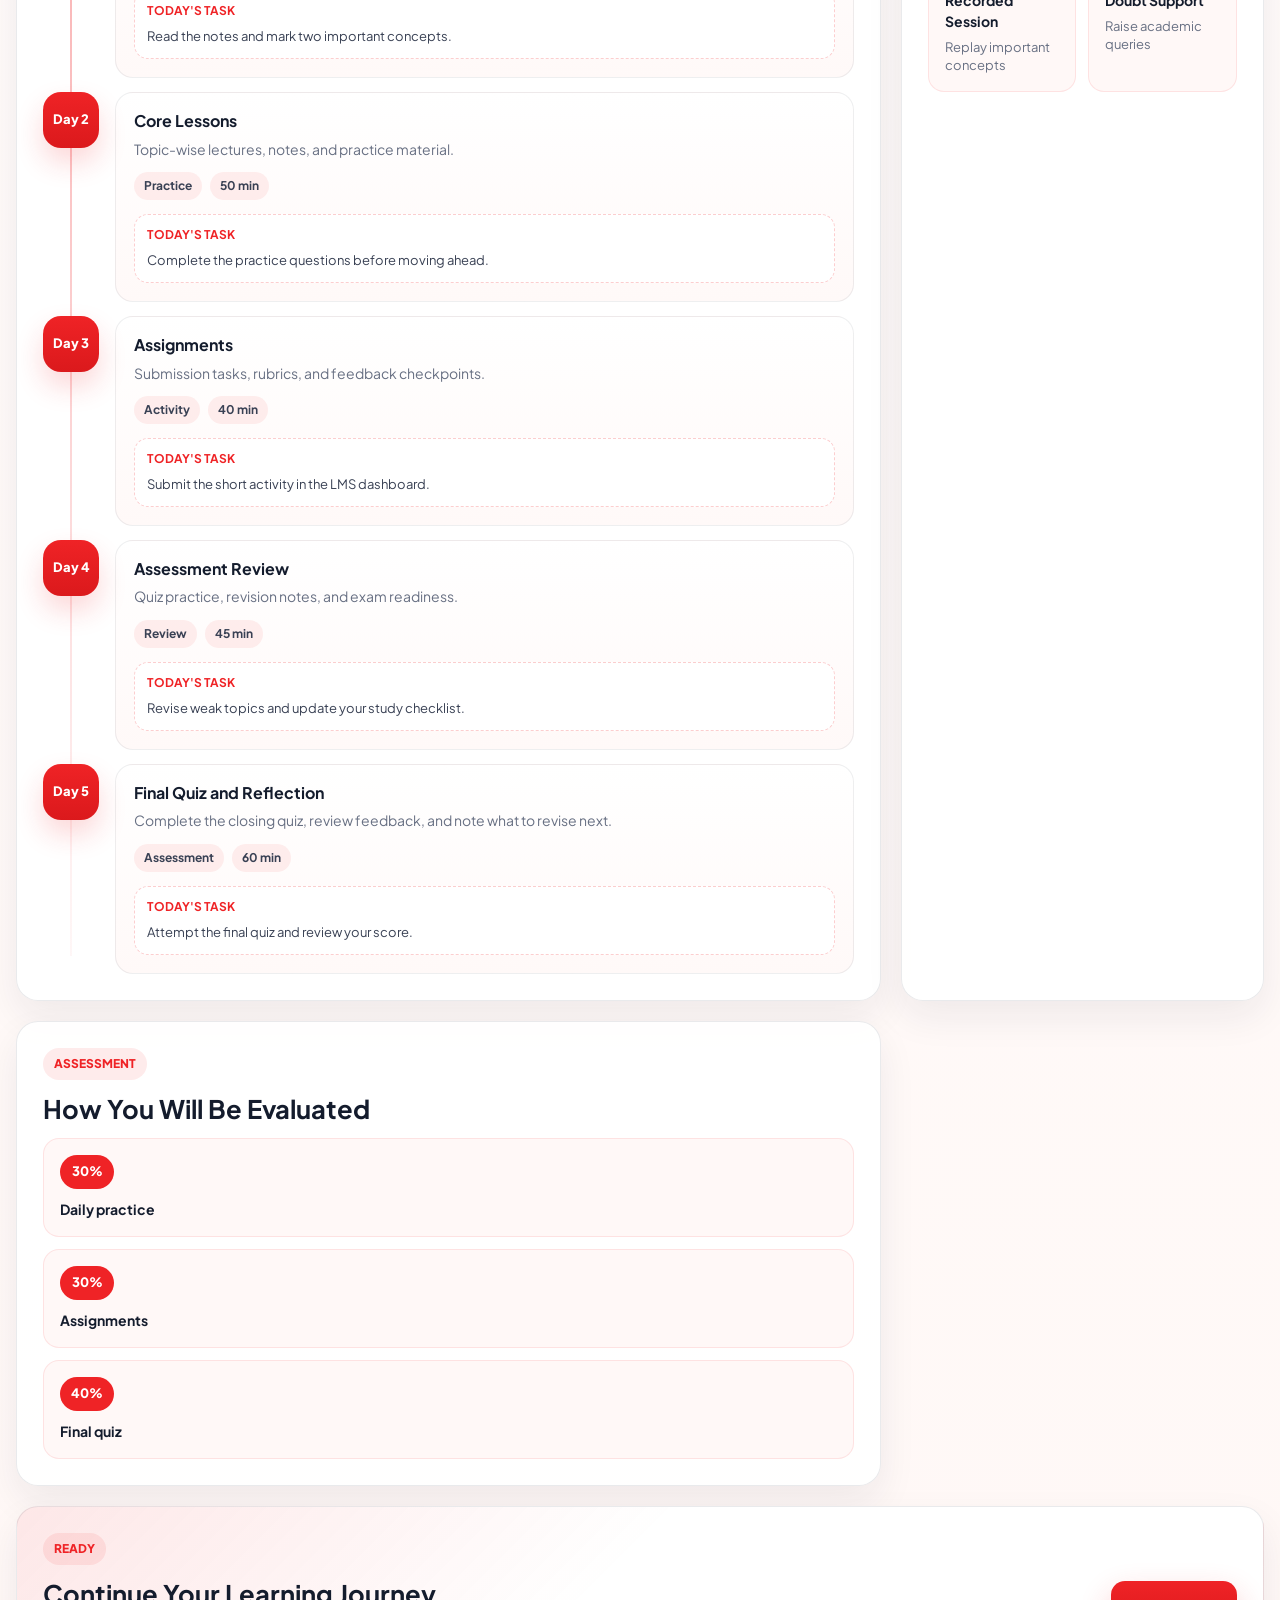
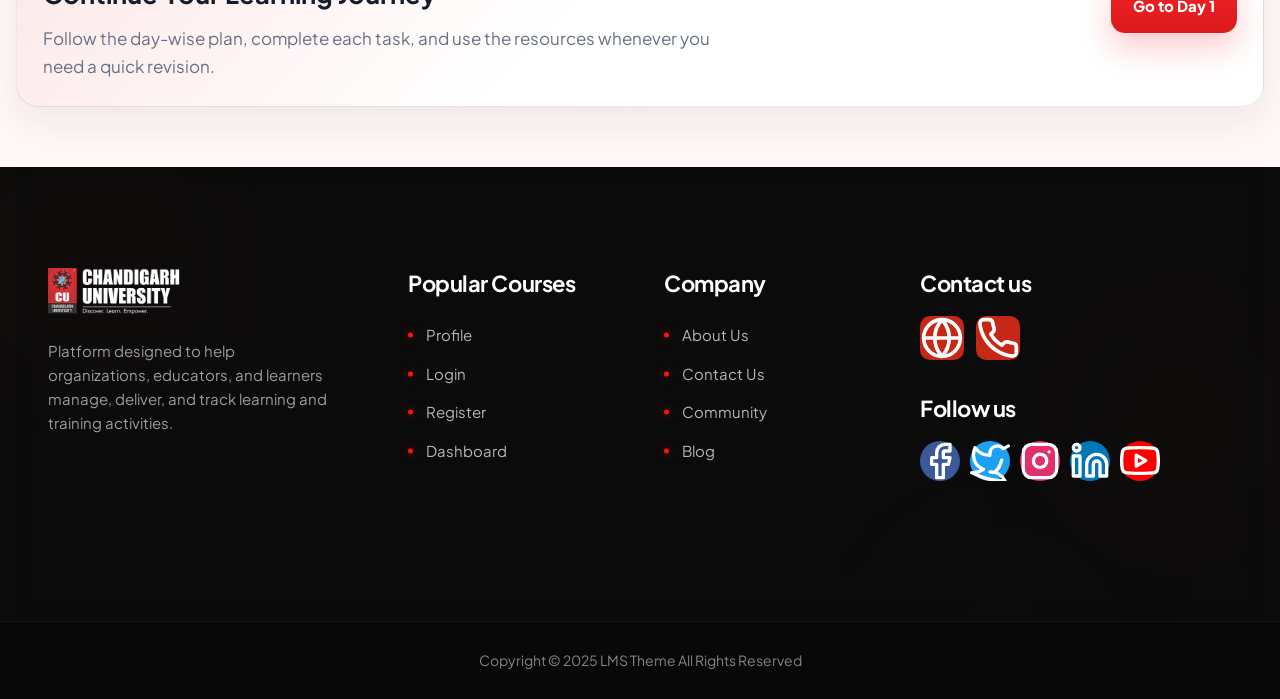
==== commit 4f301f26: "lms" ====
--- a/course-detail.html
+++ b/course-detail.html
@@ -10,6 +10,7 @@
       href="https://fonts.googleapis.com/css2?family=Plus+Jakarta+Sans:wght@400;500;600;700;800&amp;display=swap"
       rel="stylesheet"
     />
+    <link rel="stylesheet" href="index.css" />
     <link rel="stylesheet" href="course-detail.css" />
   </head>
   <body>
@@ -194,6 +195,84 @@
       </section>
     </main>
 
+    <footer class="site-footer">
+      <div class="footer-bg-blobs">
+        <div class="blob blob-1"></div>
+        <div class="blob blob-2"></div>
+        <div class="blob blob-3"></div>
+      </div>
+      <div class="footer-content shell">
+        <div class="footer-grid">
+          <div class="footer-column animate-fade-up">
+            <img class="brand__logo" src="log1.png" alt="Chandigarh University logo" style="height: 48px; margin-bottom: 24px;" />
+            <p class="footer-description">Platform designed to help organizations, educators, and learners manage,
+              deliver, and track learning and training activities.</p>
+          </div>
+
+          <div class="footer-column animate-fade-up" style="--delay: 1">
+            <h3 class="footer-title">Popular Courses</h3>
+            <ul class="footer-links">
+              <li><a href="#">Profile</a></li>
+              <li><a href="#">Login</a></li>
+              <li><a href="#">Register</a></li>
+              <li><a href="#">Dashboard</a></li>
+            </ul>
+          </div>
+
+          <div class="footer-column animate-fade-up" style="--delay: 2">
+            <h3 class="footer-title">Company</h3>
+            <ul class="footer-links">
+              <li><a href="#">About Us</a></li>
+              <li><a href="#">Contact Us</a></li>
+              <li><a href="#">Community</a></li>
+              <li><a href="#">Blog</a></li>
+            </ul>
+          </div>
+
+          <div class="footer-column animate-fade-up" style="--delay: 3">
+            <h3 class="footer-title" style="margin-bottom: 16px;">Contact us</h3>
+            <div style="display: flex; gap: 12px; margin-bottom: 32px;">
+              <a href="#" style="width: 44px; height: 44px; background: #c62818; color: #fff; border-radius: 10px; display: flex; align-items: center; justify-content: center; transition: all 0.3s ease;">
+                <svg viewBox="0 0 24 24" width="22" height="22" fill="none" stroke="currentColor" stroke-width="2" stroke-linecap="round" stroke-linejoin="round">
+                  <circle cx="12" cy="12" r="10"/><line x1="2" y1="12" x2="22" y2="12"/><path d="M12 2a15.3 15.3 0 0 1 4 10 15.3 15.3 0 0 1-4 10 15.3 15.3 0 0 1-4-10 15.3 15.3 0 0 1 4-10z"/>
+                </svg>
+              </a>
+              <a href="#" style="width: 44px; height: 44px; background: #c62818; color: #fff; border-radius: 10px; display: flex; align-items: center; justify-content: center; transition: all 0.3s ease;">
+                <svg viewBox="0 0 24 24" width="20" height="20" fill="none" stroke="currentColor" stroke-width="2" stroke-linecap="round" stroke-linejoin="round">
+                  <path d="M22 16.92v3a2 2 0 0 1-2.18 2 19.79 19.79 0 0 1-8.63-3.07 19.5 19.5 0 0 1-6-6 19.79 19.79 0 0 1-3.07-8.67A2 2 0 0 1 4.11 2h3a2 2 0 0 1 2 1.72 12.84 12.84 0 0 0 .7 2.81 2 2 0 0 1-.45 2.11L8.09 9.91a16 16 0 0 0 6 6l1.27-1.27a2 2 0 0 1 2.11-.45 12.84 12.84 0 0 0 2.81.7A2 2 0 0 1 22 16.92z"/>
+                </svg>
+              </a>
+            </div>
+
+            <h3 class="footer-title" style="margin-bottom: 16px;">Follow us</h3>
+            <div style="display: flex; gap: 10px;">
+              <a href="#" style="width: 40px; height: 40px; background: #3b5998; color: #fff; border-radius: 50%; display: flex; align-items: center; justify-content: center; transition: all 0.3s ease;">
+                <svg viewBox="0 0 24 24" width="18" height="18" fill="currentColor"><path d="M18 2h-3a5 5 0 0 0-5 5v3H7v4h3v8h4v-8h3l1-4h-4V7a1 1 0 0 1 1-1h3z"/></svg>
+              </a>
+              <a href="#" style="width: 40px; height: 40px; background: #1da1f2; color: #fff; border-radius: 50%; display: flex; align-items: center; justify-content: center; transition: all 0.3s ease;">
+                <svg viewBox="0 0 24 24" width="18" height="18" fill="currentColor"><path d="M23 3a10.9 10.9 0 0 1-3.14 1.53 4.48 4.48 0 0 0-7.86 3v1A10.66 10.66 0 0 1 3 4s-4 9 5 13a11.64 11.64 0 0 1-7 2s9 5 20 5a9.5 9.5 0 0 0-9-5.5c4.75 2.25 7-7 7-7"/></svg>
+              </a>
+              <a href="#" style="width: 40px; height: 40px; background: #e1306c; color: #fff; border-radius: 50%; display: flex; align-items: center; justify-content: center; transition: all 0.3s ease;">
+                <svg viewBox="0 0 24 24" width="18" height="18" fill="none" stroke="currentColor" stroke-width="2" stroke-linecap="round" stroke-linejoin="round"><rect x="2" y="2" width="20" height="20" rx="5" ry="5"/><path d="M16 11.37A4 4 0 1 1 12.63 8 4 4 0 0 1 16 11.37z"/><line x1="17.5" y1="6.5" x2="17.51" y2="6.5"/></svg>
+              </a>
+              <a href="#" style="width: 40px; height: 40px; background: #0077b5; color: #fff; border-radius: 50%; display: flex; align-items: center; justify-content: center; transition: all 0.3s ease;">
+                <svg viewBox="0 0 24 24" width="18" height="18" fill="currentColor"><path d="M16 8a6 6 0 0 1 6 6v7h-4v-7a2 2 0 0 0-2-2 2 2 0 0 0-2 2v7h-4v-7a6 6 0 0 1 6-6z"/><rect x="2" y="9" width="4" height="12"/><circle cx="4" cy="4" r="2"/></svg>
+              </a>
+              <a href="#" style="width: 40px; height: 40px; background: #ff0000; color: #fff; border-radius: 50%; display: flex; align-items: center; justify-content: center; transition: all 0.3s ease;">
+                <svg viewBox="0 0 24 24" width="18" height="18" fill="currentColor"><path d="M22.54 6.42a2.78 2.78 0 0 0-1.94-2C18.88 4 12 4 12 4s-6.88 0-8.6.46a2.78 2.78 0 0 0-1.94 2A29 29 0 0 0 1 11.75a29 29 0 0 0 .46 5.33A2.78 2.78 0 0 0 3.4 19c1.72.46 8.6.46 8.6.46s6.88 0 8.6-.46a2.78 2.78 0 0 0 1.94-2 29 29 0 0 0 .46-5.25 29 29 0 0 0-.46-5.33z"/><polygon points="9.75 15.02 15.5 11.75 9.75 8.48 9.75 15.02"/></svg>
+              </a>
+            </div>
+          </div>
+        </div>
+      </div>
+
+      <div class="footer-bottom">
+        <div class="footer-bottom-content shell">
+          <p class="footer-copyright" style="margin: 0 auto;">Copyright © 2025 LMS Theme All Rights Reserved</p>
+        </div>
+      </div>
+    </footer>
+
     <script src="course-detail.js"></script>
   </body>
 </html>
--- a/index.css
+++ b/index.css
@@ -0,0 +1,4843 @@
+:root {
+  --bg: #fffaf8;
+  --surface: #ffffff;
+  --text: #141c2d;
+  --muted: #6f7788;
+  --line: rgba(20, 28, 45, 0.08);
+  --brand: #ef2326;
+  --brand-dark: #db191c;
+  --brand-soft: rgba(239, 35, 38, 0.09);
+  --shadow-soft: 0 24px 60px rgba(227, 69, 66, 0.08);
+  --shadow-card: 0 20px 50px rgba(30, 35, 62, 0.08);
+  --shell: 1680px;
+  --font-body: 15px;
+  --font-body-lg: 16px;
+  --font-hero: clamp(2.3rem, 3vw, 3.2rem);
+  --font-section: clamp(1.7rem, 2vw, 2.15rem);
+}
+
+* {
+  box-sizing: border-box;
+}
+
+html {
+  scroll-behavior: smooth;
+}
+
+body {
+  margin: 0;
+  min-width: 320px;
+  font-family: "Plus Jakarta Sans", "Segoe UI", sans-serif;
+  font-size: var(--font-body);
+  line-height: 1.5;
+  color: var(--text);
+  background:
+    radial-gradient(circle at 12% 0%, rgba(239, 35, 38, 0.07), transparent 28%),
+    radial-gradient(circle at 100% 26%, rgba(239, 35, 38, 0.06), transparent 22%),
+    linear-gradient(180deg, #fffdfc 0%, #fff8f6 100%);
+  display: flex;
+  flex-direction: column;
+  overflow-x: hidden;
+}
+
+img {
+  display: block;
+  max-width: 100%;
+}
+
+a {
+  color: inherit;
+  text-decoration: none;
+}
+
+button {
+  padding: 0;
+  border: 0;
+  font: inherit;
+  color: inherit;
+  background: transparent;
+}
+
+svg {
+  width: 100%;
+  height: 100%;
+  fill: none;
+  stroke: currentColor;
+  stroke-width: 1.9;
+  stroke-linecap: round;
+  stroke-linejoin: round;
+}
+
+.shell {
+  width: min(calc(100% - 32px), var(--shell));
+  margin: 0 auto;
+}
+
+.page-shell {
+  padding: 16px 0 40px;
+  flex: 1;
+}
+
+.site-header {
+  position: sticky;
+  top: 18px;
+  z-index: 20;
+  padding: 8px 14px;
+  border: 1px solid rgba(255, 255, 255, 0.08);
+  border-radius: 18px;
+  background: rgba(239, 35, 38, 0.96);
+  backdrop-filter: blur(10px);
+  box-shadow: 0 16px 36px rgba(239, 35, 38, 0.24);
+}
+
+.navbar {
+  display: flex;
+  align-items: center;
+  justify-content: space-between;
+  gap: 20px;
+}
+
+.brand {
+  display: flex;
+  align-items: center;
+  flex-shrink: 0;
+  padding: 2px 0;
+}
+
+.brand__logo {
+  width: 132px;
+  height: auto;
+  object-fit: contain;
+}
+
+.navbar__links {
+  display: flex;
+  align-items: center;
+  justify-content: center;
+  flex: 1;
+  gap: 14px;
+}
+
+.nav-link {
+  position: relative;
+  padding: 10px 8px 12px;
+  font-size: 14px;
+  font-weight: 500;
+  color: rgba(255, 255, 255, 0.82);
+  transition: color 180ms ease;
+}
+
+.nav-link:hover,
+.nav-link.active {
+  color: #ffffff;
+}
+
+.nav-link.active::after {
+  content: "";
+  position: absolute;
+  left: 8px;
+  right: 8px;
+  bottom: 4px;
+  height: 2.5px;
+  border-radius: 999px;
+  background: rgba(255, 255, 255, 0.92);
+}
+
+.navbar__actions {
+  display: flex;
+  align-items: center;
+  gap: 8px;
+  flex-shrink: 0;
+}
+
+.menu-btn {
+  display: none;
+  position: relative;
+  width: 42px;
+  height: 42px;
+  align-items: center;
+  justify-content: center;
+  border-radius: 14px;
+  border: 1px solid rgba(255, 255, 255, 0.14);
+  background: rgba(255, 255, 255, 0.08);
+  cursor: pointer;
+  transition:
+    transform 180ms ease,
+    box-shadow 180ms ease,
+    background-color 180ms ease;
+}
+
+.menu-btn span {
+  position: absolute;
+  width: 18px;
+  height: 2px;
+  border-radius: 999px;
+  background: #ffffff;
+  transition:
+    transform 180ms ease,
+    opacity 180ms ease;
+}
+
+.menu-btn span:nth-child(1) {
+  transform: translateY(-6px);
+}
+
+.menu-btn span:nth-child(3) {
+  transform: translateY(6px);
+}
+
+.site-header.is-open .menu-btn span:nth-child(1) {
+  transform: rotate(45deg);
+}
+
+.site-header.is-open .menu-btn span:nth-child(2) {
+  opacity: 0;
+}
+
+.site-header.is-open .menu-btn span:nth-child(3) {
+  transform: rotate(-45deg);
+}
+
+.circle-btn,
+.profile-btn,
+.chevron-btn,
+.slider-btn {
+  display: inline-flex;
+  align-items: center;
+  justify-content: center;
+  cursor: pointer;
+  transition:
+    transform 180ms ease,
+    box-shadow 180ms ease,
+    border-color 180ms ease,
+    background-color 180ms ease;
+}
+
+.circle-btn,
+.slider-btn {
+  width: 38px;
+  height: 38px;
+  border: 1px solid rgba(255, 255, 255, 0.12);
+  border-radius: 999px;
+  color: #fff;
+  background: rgba(255, 255, 255, 0.08);
+}
+
+.circle-btn svg,
+.slider-btn svg,
+.chevron-btn svg {
+  width: 16px;
+  height: 16px;
+}
+
+.navbar__actions .circle-btn {
+  color: #fff;
+  background: rgba(255, 255, 255, 0.08);
+  border-color: rgba(255, 255, 255, 0.12);
+}
+
+.circle-btn:hover,
+.slider-btn:hover,
+.profile-btn:hover,
+.chevron-btn:hover {
+  transform: translateY(-1px);
+  box-shadow: var(--shadow-soft);
+}
+
+.notification-btn {
+  position: relative;
+}
+
+.notification-badge {
+  position: absolute;
+  top: -3px;
+  right: -3px;
+  width: 20px;
+  height: 20px;
+  border-radius: 999px;
+  display: inline-flex;
+  align-items: center;
+  justify-content: center;
+  background: var(--brand);
+  color: #fff;
+  font-size: 11px;
+  font-weight: 700;
+  border: 2px solid #fff;
+}
+
+.profile-btn {
+  width: 38px;
+  height: 38px;
+  border-radius: 999px;
+  background: #343847;
+  border: 1px solid rgba(20, 28, 45, 0.08);
+  color: #fff;
+  font-size: 14px;
+  font-weight: 700;
+}
+
+.chevron-btn {
+  width: 22px;
+  height: 22px;
+  color: rgba(255, 255, 255, 0.7);
+}
+
+/* Profile Dropdown Menu */
+.profile-dropdown {
+  position: relative;
+  display: flex;
+  align-items: center;
+  gap: 2px;
+}
+
+.profile-dropdown.is-active .chevron-btn {
+  transform: rotate(180deg);
+}
+
+.profile-menu {
+  position: absolute;
+  top: calc(100% + 14px);
+  right: -4px;
+  width: 220px;
+  background: rgba(220, 28, 32, 0.98);
+  backdrop-filter: blur(16px);
+  border: 1px solid rgba(255, 255, 255, 0.12);
+  border-radius: 14px;
+  box-shadow: 0 16px 40px rgba(180, 20, 24, 0.25);
+  padding: 8px 0;
+  opacity: 0;
+  visibility: hidden;
+  transform: translateY(-8px);
+  transition: all 220ms cubic-bezier(0.4, 0, 0.2, 1);
+  z-index: 1000;
+}
+
+.profile-dropdown.is-active .profile-menu {
+  opacity: 1;
+  visibility: visible;
+  transform: translateY(0);
+}
+
+.profile-menu-item {
+  display: block;
+  width: 100%;
+  padding: 12px 20px;
+  color: rgba(255, 255, 255, 0.9);
+  font-size: 14px;
+  font-weight: 500;
+  text-align: left;
+  transition: all 180ms ease;
+  cursor: pointer;
+}
+
+.profile-menu-item:hover {
+  background: rgba(255, 255, 255, 0.12);
+  color: #ffffff;
+  padding-left: 22px;
+}
+
+.profile-menu-divider {
+  height: 1px;
+  background: rgba(255, 255, 255, 0.1);
+  margin: 8px 0;
+}
+
+.hero {
+  position: relative;
+  display: grid;
+  grid-template-columns: minmax(0, 1.04fr) minmax(560px, 0.96fr);
+  align-items: start;
+  gap: 18px;
+  min-height: 560px;
+  margin-top: 10px;
+  padding: 28px 32px 10px;
+  border-radius: 0 0 30px 30px;
+  overflow: hidden;
+}
+
+.hero::before {
+  content: "";
+  position: absolute;
+  inset: 0;
+  border-radius: 30px;
+  background:
+    radial-gradient(circle at 64% 25%, rgba(239, 35, 38, 0.05), transparent 24%),
+    radial-gradient(circle at 84% 55%, rgba(239, 35, 38, 0.06), transparent 24%);
+  pointer-events: none;
+}
+
+.hero__content,
+.hero__visual {
+  position: relative;
+  z-index: 1;
+}
+
+.hero__content {
+  padding: 16px 0 8px 34px;
+}
+
+.hero__eyebrow {
+  display: inline-flex;
+  align-items: center;
+  gap: 12px;
+  padding: 10px 16px;
+  border-radius: 999px;
+  background: linear-gradient(180deg, #fff7f5 0%, #fff0ed 100%);
+  color: var(--brand);
+  font-size: 12px;
+  font-weight: 700;
+  text-transform: uppercase;
+  letter-spacing: 0.04em;
+}
+
+.hero__eyebrow-icon {
+  width: 24px;
+  height: 24px;
+}
+
+.hero__title {
+  max-width: 660px;
+  margin: 22px 0 16px;
+  font-size: var(--font-hero);
+  line-height: 1.12;
+  letter-spacing: 0;
+  font-weight: 800;
+}
+
+.hero__title span {
+  position: relative;
+  display: inline-block;
+  margin-top: 6px;
+  color: var(--brand);
+}
+
+.hero__title span::after {
+  content: "";
+  position: absolute;
+  left: 0;
+  right: -10px;
+  bottom: -8px;
+  height: 12px;
+  background: url("data:image/svg+xml,%3Csvg xmlns='http://www.w3.org/2000/svg' width='215' height='18' viewBox='0 0 215 18' fill='none'%3E%3Cpath d='M2 14.735C48.747 6.477 100.772 2.536 213 13.503' stroke='%23EF2326' stroke-width='4' stroke-linecap='round'/%3E%3Cpath d='M40 16C59.169 10.416 76.026 8.401 96.5 7.5' stroke='%23EF2326' stroke-width='4' stroke-linecap='round'/%3E%3C/svg%3E")
+    left center / 100% 100% no-repeat;
+}
+
+.hero__description {
+  max-width: 600px;
+  margin: 0;
+  color: var(--muted);
+  font-size: var(--font-body-lg);
+  line-height: 1.58;
+}
+
+.hero__actions {
+  display: flex;
+  align-items: center;
+  gap: 16px;
+  margin-top: 22px;
+}
+
+.primary-btn,
+.secondary-btn {
+  display: inline-flex;
+  align-items: center;
+  justify-content: center;
+  gap: 14px;
+  min-width: 190px;
+  min-height: 52px;
+  padding: 12px 18px 12px 20px;
+  border-radius: 15px;
+  font-size: 15px;
+  font-weight: 700;
+  box-shadow: var(--shadow-soft);
+}
+
+.primary-btn {
+  color: #fff;
+  background: linear-gradient(180deg, var(--brand) 0%, var(--brand-dark) 100%);
+}
+
+.secondary-btn {
+  color: #1c2436;
+  background: #fff;
+  border: 1px solid rgba(20, 28, 45, 0.1);
+}
+
+.btn-icon {
+  display: inline-flex;
+  align-items: center;
+  justify-content: center;
+  width: 26px;
+  height: 26px;
+  border-radius: 999px;
+  background: rgba(255, 255, 255, 0.18);
+}
+
+.btn-icon svg {
+  width: 16px;
+  height: 16px;
+}
+
+.btn-icon--light {
+  background: rgba(20, 28, 45, 0.05);
+}
+
+.feature-list {
+  display: grid;
+  grid-template-columns: repeat(4, minmax(0, 1fr));
+  width: min(100%, 860px);
+  gap: 18px;
+  margin-top: 30px;
+  padding-right: 0;
+}
+
+.feature-item {
+  display: flex;
+  align-items: flex-start;
+  gap: 12px;
+  padding-right: 0;
+}
+
+.feature-icon {
+  display: inline-flex;
+  align-items: center;
+  justify-content: center;
+  width: 44px;
+  height: 44px;
+  border-radius: 999px;
+  flex-shrink: 0;
+}
+
+.feature-icon svg {
+  width: 22px;
+  height: 22px;
+}
+
+.feature-icon--red {
+  color: #ef4444;
+  background: #fff1f0;
+}
+
+.feature-icon--amber {
+  color: #ff8d0a;
+  background: #fff4e8;
+}
+
+.feature-icon--orange {
+  color: #ff6441;
+  background: #fff0ea;
+}
+
+.feature-icon--rose {
+  color: #ef2326;
+  background: #ffecee;
+}
+
+.feature-item strong {
+  display: block;
+  margin-top: 2px;
+  font-size: 15px;
+  font-weight: 700;
+}
+
+.feature-item span:last-child {
+  display: block;
+  margin-top: 5px;
+  color: var(--muted);
+  font-size: 13px;
+  line-height: 1.45;
+}
+
+.hero__visual {
+  min-height: 500px;
+}
+
+.hero__shape {
+  position: absolute;
+  pointer-events: none;
+}
+
+.hero__shape--main {
+  right: 96px;
+  top: 88px;
+  width: 470px;
+  height: 258px;
+  border-radius: 45% 55% 42% 58% / 38% 44% 56% 62%;
+  background: linear-gradient(180deg, #ff2d2f 0%, #e30f13 100%);
+}
+
+.hero__shape--soft {
+  top: -8px;
+  right: -14px;
+  width: 520px;
+  height: 500px;
+  border-radius: 50%;
+  background: radial-gradient(circle, rgba(239, 35, 38, 0.07) 0%, rgba(239, 35, 38, 0.02) 54%, transparent 72%);
+}
+
+.hero__dots {
+  position: absolute;
+  width: 110px;
+  height: 84px;
+  background-image: radial-gradient(circle, rgba(239, 35, 38, 0.2) 1.7px, transparent 1.7px);
+  background-size: 18px 18px;
+  opacity: 0.7;
+}
+
+.hero__dots--left {
+  left: 28px;
+  top: 232px;
+}
+
+.hero__dots--right {
+  right: 36px;
+  top: 22px;
+}
+
+.hero__image {
+  position: absolute;
+  right: 78px;
+  top: -12px;
+  width: min(500px, 100%);
+  z-index: 2;
+}
+
+.floating-card,
+.announcement-card {
+  position: absolute;
+  background: rgba(255, 255, 255, 0.95);
+  border: 1px solid rgba(20, 28, 45, 0.05);
+  box-shadow: var(--shadow-card);
+  backdrop-filter: blur(10px);
+}
+
+.floating-card {
+  display: flex;
+  align-items: flex-start;
+  gap: 14px;
+  width: 178px;
+  padding: 18px 16px;
+  border-radius: 24px;
+  z-index: 3;
+}
+
+.floating-card--top {
+  top: 60px;
+  right: 6px;
+}
+
+.floating-card--middle {
+  top: 216px;
+  right: 2px;
+}
+
+.floating-card__icon,
+.announcement-card__icon {
+  display: inline-flex;
+  align-items: center;
+  justify-content: center;
+  flex-shrink: 0;
+  border-radius: 18px;
+}
+
+.floating-card__icon {
+  width: 54px;
+  height: 54px;
+}
+
+.floating-card__icon svg,
+.announcement-card__icon svg {
+  width: 25px;
+  height: 25px;
+}
+
+.floating-card__icon--rose {
+  color: #ef2326;
+  background: #fff0ef;
+}
+
+.floating-card__icon--amber {
+  color: #ff980f;
+  background: #fff5e9;
+}
+
+.floating-card strong,
+.announcement-card__content strong {
+  display: block;
+  font-size: 13px;
+  font-weight: 700;
+}
+
+.floating-card__count {
+  display: block;
+  margin-top: 8px;
+  font-size: 18px;
+  line-height: 1;
+  font-weight: 700;
+}
+
+.floating-card small {
+  display: block;
+  margin-top: 7px;
+  font-size: 12px;
+  color: var(--muted);
+}
+
+.announcement-card {
+  left: 26px;
+  bottom: 6px;
+  display: flex;
+  gap: 18px;
+  width: 390px;
+  padding: 22px 22px 20px;
+  border-radius: 26px;
+  z-index: 3;
+}
+
+.announcement-card__icon {
+  width: 50px;
+  height: 50px;
+  color: var(--brand);
+  background: #fff0ef;
+}
+
+.announcement-card__content p {
+  margin: 8px 0 12px;
+  color: var(--muted);
+  font-size: 14px;
+  line-height: 1.5;
+}
+
+.announcement-card__content a {
+  color: var(--brand);
+  font-size: 14px;
+  font-weight: 700;
+}
+
+.announcement-card__arrow {
+  display: none;
+  align-items: center;
+  justify-content: center;
+  width: 34px;
+  height: 34px;
+  margin-left: auto;
+  color: #1d2230;
+  flex-shrink: 0;
+}
+
+.announcement-card__arrow svg {
+  width: 18px;
+  height: 18px;
+}
+
+.courses-section {
+  margin-top: 16px;
+  padding: 24px 18px 18px;
+  border-radius: 28px;
+  background: #fff;
+  box-shadow: 0 14px 34px rgba(30, 35, 62, 0.05);
+  border: 1px solid rgba(20, 28, 45, 0.05);
+}
+
+.section-header {
+  display: flex;
+  align-items: center;
+  justify-content: space-between;
+  gap: 24px;
+  margin-bottom: 18px;
+  padding: 0 4px;
+}
+
+.section-header h2 {
+  margin: 0;
+  font-size: var(--font-section);
+  line-height: 1.15;
+  font-weight: 800;
+  letter-spacing: 0;
+}
+
+.section-header p {
+  margin: 6px 0 0;
+  color: var(--muted);
+  font-size: 14px;
+}
+
+.section-header__actions {
+  display: flex;
+  align-items: center;
+  gap: 12px;
+}
+
+.slider-btn--light {
+  color: var(--text);
+  background: #fff;
+  border-color: rgba(20, 28, 45, 0.12);
+  box-shadow: 0 10px 24px rgba(20, 28, 45, 0.08);
+}
+
+.slider-btn--brand {
+  color: #fff;
+  background: linear-gradient(180deg, var(--brand) 0%, var(--brand-dark) 100%);
+  border-color: transparent;
+}
+
+.course-grid {
+  display: grid;
+  grid-template-columns: repeat(4, minmax(0, 1fr));
+  gap: 18px;
+}
+
+.course-card {
+  display: grid;
+  grid-template-columns: 110px minmax(0, 1fr);
+  grid-template-areas:
+    "icon title"
+    "enrolled enrolled"
+    "progress progress";
+  align-items: start;
+  column-gap: 18px;
+  row-gap: 14px;
+  padding: 28px 28px 24px;
+  border-radius: 24px;
+  background: linear-gradient(180deg, #ffffff 0%, #fff9f9 100%);
+  border: 1px solid rgba(20, 28, 45, 0.06);
+  box-shadow: 0 16px 36px rgba(20, 28, 45, 0.08);
+  transition:
+    transform 220ms ease,
+    box-shadow 220ms ease,
+    filter 220ms ease,
+    opacity 220ms ease,
+    border-color 220ms ease;
+  outline: none;
+  position: relative;
+  overflow: hidden;
+  cursor: pointer;
+}
+
+.course-card::before {
+  content: "";
+  position: absolute;
+  inset: auto 0 0 0;
+  border-radius: inherit;
+  background: rgba(222, 34, 34, 0.12);
+  height: 0;
+  transition: height 260ms ease;
+  z-index: 0;
+  pointer-events: none;
+}
+
+.course-card > * {
+  position: relative;
+  z-index: 1;
+}
+
+.course-card__icon {
+  grid-area: icon;
+  display: inline-flex;
+  align-items: center;
+  justify-content: center;
+  width: 96px;
+  height: 96px;
+  border-radius: 22px;
+  margin-bottom: 0;
+  transition: transform 220ms ease, box-shadow 220ms ease;
+}
+
+.course-card__icon svg {
+  width: 38px;
+  height: 38px;
+}
+
+.course-card h3 {
+  grid-area: title;
+  margin: 0;
+  min-height: 0;
+  padding-top: 6px;
+  font-size: 18px;
+  line-height: 1.45;
+  font-weight: 800;
+  letter-spacing: 0;
+}
+
+.course-card p {
+  grid-area: enrolled;
+  margin: 0;
+  color: #252d3d;
+  font-size: 15px;
+  font-weight: 600;
+}
+
+.progress {
+  grid-area: progress;
+  display: grid;
+  gap: 14px;
+}
+
+.progress__track {
+  position: relative;
+  height: 5px;
+  border-radius: 999px;
+  background: #eceef4;
+  overflow: hidden;
+}
+
+.progress__track span {
+  display: block;
+  height: 100%;
+  border-radius: inherit;
+  transition: width 220ms ease, transform 220ms ease;
+}
+
+.progress strong {
+  display: block;
+  font-size: 15px;
+  font-weight: 700;
+  text-align: right;
+  background: transparent;
+}
+
+.course-card--violet .course-card__icon {
+  color: #7b30df;
+  background: #f4ecff;
+}
+
+.course-card--violet .progress__track span,
+.course-card--violet .progress strong {
+  color: #7b30df;
+}
+
+.course-card--violet .progress__track span {
+  background: #7b30df;
+}
+
+.course-card--blue .course-card__icon {
+  color: #2a6fff;
+  background: #edf4ff;
+}
+
+.course-card--blue .progress__track span,
+.course-card--blue .progress strong {
+  color: #2a6fff;
+}
+
+.course-card--blue .progress__track span {
+  background: #2a6fff;
+}
+
+.course-card--pink .course-card__icon {
+  color: #e73b88;
+  background: #ffeff7;
+}
+
+.course-card--pink .progress__track span,
+.course-card--pink .progress strong {
+  color: #e73b88;
+}
+
+.course-card--pink .progress__track span {
+  background: #e73b88;
+}
+
+.course-card--green .course-card__icon {
+  color: #1f9c47;
+  background: #edf9f1;
+}
+
+.course-card--green .progress__track span,
+.course-card--green .progress strong {
+  color: #1f9c47;
+}
+
+.course-card--green .progress__track span {
+  background: #1f9c47;
+}
+
+.page-anchor {
+  height: 1px;
+}
+
+.discover-section {
+  margin-top: 26px;
+  padding: 22px 6px 18px;
+}
+
+.discover-header {
+  display: flex;
+  align-items: flex-start;
+  justify-content: space-between;
+  gap: 24px;
+  margin-bottom: 26px;
+}
+
+.discover-header__copy {
+  max-width: 420px;
+}
+
+.discover-header__eyebrow {
+  display: inline-block;
+  margin-bottom: 8px;
+  color: var(--brand);
+  font-size: 14px;
+  font-weight: 800;
+}
+
+.discover-header h2 {
+  margin: 0;
+  font-size: clamp(2.1rem, 3vw, 3rem);
+  line-height: 1.08;
+  color: #26235f;
+}
+
+.discover-header p {
+  margin: 12px 0 0;
+  color: #8a8f9b;
+  font-size: 16px;
+}
+
+.discover-toolbar {
+  display: flex;
+  flex-wrap: wrap;
+  justify-content: flex-end;
+  gap: 18px;
+}
+
+.toolbar-field {
+  display: inline-flex;
+  align-items: center;
+  gap: 10px;
+  min-height: 44px;
+  padding: 0 16px;
+  border: 1px solid rgba(20, 28, 45, 0.18);
+  border-radius: 14px;
+  background: #fff;
+  box-shadow: 0 8px 22px rgba(30, 35, 62, 0.04);
+}
+
+.toolbar-field svg {
+  width: 16px;
+  height: 16px;
+  color: #9aa0ad;
+  flex-shrink: 0;
+}
+
+.toolbar-field input,
+.toolbar-field select {
+  width: 100%;
+  border: 0;
+  outline: 0;
+  font: inherit;
+  color: #5a6070;
+  background: transparent;
+  appearance: none;
+}
+
+.toolbar-field--search {
+  width: 200px;
+}
+
+.toolbar-field--select {
+  position: relative;
+  min-width: 115px;
+  padding-right: 38px;
+}
+
+.toolbar-field--select::after {
+  content: "";
+  position: absolute;
+  right: 16px;
+  top: 50%;
+  width: 8px;
+  height: 8px;
+  border-right: 1.8px solid #9aa0ad;
+  border-bottom: 1.8px solid #9aa0ad;
+  transform: translateY(-65%) rotate(45deg);
+  pointer-events: none;
+}
+
+.toolbar-field--wide {
+  min-width: 200px;
+}
+
+.discover-grid {
+  display: grid;
+  grid-template-columns: repeat(4, minmax(0, 1fr));
+  gap: 20px 18px;
+}
+
+.discover-card, .mooc-card {
+  overflow: hidden;
+  border-radius: 16px;
+  background: linear-gradient(180deg, #ffffff 0%, #fffdfd 100%);
+  border: 1px solid rgba(20, 28, 45, 0.08);
+  box-shadow: 0 14px 30px rgba(30, 35, 62, 0.07);
+  transition:
+    transform 220ms ease,
+    box-shadow 220ms ease,
+    filter 220ms ease,
+    opacity 220ms ease,
+    border-color 220ms ease;
+  outline: none;
+  cursor: pointer;
+}
+
+.discover-card__image {
+  width: 100%;
+  aspect-ratio: 1.62 / 1;
+  object-fit: cover;
+  transition: transform 280ms ease, filter 220ms ease;
+}
+
+.discover-card__body {
+  padding: 11px 15px 13px;
+}
+
+.discover-card__meta {
+  display: flex;
+  align-items: center;
+  justify-content: space-between;
+  gap: 12px;
+  margin-bottom: 6px;
+}
+
+.discover-card__meta span:first-child {
+  color: var(--brand);
+  font-size: 13px;
+  font-weight: 800;
+  text-transform: uppercase;
+}
+
+.discover-card__badge {
+  display: inline-flex;
+  align-items: center;
+  justify-content: center;
+  min-width: 34px;
+  height: 20px;
+  padding: 0 7px;
+  border-radius: 999px;
+  border: 1px solid #73c88e;
+  color: #28a354;
+  font-size: 10px;
+  font-weight: 800;
+}
+
+.discover-card h3, .mooc-card h3 {
+  margin: 0;
+  font-size: 15px;
+  line-height: 1.3;
+  font-weight: 800;
+  color: #30343f;
+}
+
+.discover-card__footer {
+  display: flex;
+  align-items: center;
+  justify-content: space-between;
+  gap: 16px;
+  padding: 12px 15px 14px;
+  border-top: 1px solid rgba(20, 28, 45, 0.08);
+}
+
+.discover-card__stats {
+  display: flex;
+  flex-wrap: wrap;
+  gap: 6px 14px;
+  color: #8a8f9b;
+  font-size: 12.5px;
+}
+
+.discover-card__stats span {
+  display: inline-flex;
+  align-items: center;
+  gap: 6px;
+}
+
+.discover-card__stats svg {
+  width: 14px;
+  height: 14px;
+}
+
+.discover-card__avatar {
+  width: 28px;
+  height: 28px;
+  border-radius: 999px;
+  object-fit: cover;
+  flex-shrink: 0;
+}
+
+.course-card:hover,
+.course-card:focus-visible,
+.course-card:focus-within,
+.course-card:active {
+  transform: translateY(-8px);
+  border-color: rgba(239, 35, 38, 0.16);
+  box-shadow: 0 24px 48px rgba(30, 35, 62, 0.14);
+}
+
+.course-card:hover::before,
+.course-card:focus-visible::before,
+.course-card:focus-within::before,
+.course-card:active::before {
+  height: 100%;
+}
+
+.course-card:hover .course-card__icon,
+.course-card:focus-visible .course-card__icon,
+.course-card:focus-within .course-card__icon,
+.course-card:active .course-card__icon {
+  transform: translateY(-2px) scale(1.04);
+  box-shadow: 0 16px 32px rgba(30, 35, 62, 0.1);
+}
+
+.course-card:hover .progress__track span,
+.course-card:focus-visible .progress__track span,
+.course-card:focus-within .progress__track span,
+.course-card:active .progress__track span {
+  transform: scaleX(1.01);
+  transform-origin: left center;
+}
+
+.discover-card:hover,
+.discover-card:focus-visible,
+.discover-card:focus-within,
+.discover-card:active,
+.mooc-card:hover,
+.mooc-card:focus-visible,
+.mooc-card:focus-within,
+.mooc-card:active {
+  transform: translateY(-8px);
+  border-color: rgba(239, 35, 38, 0.16);
+  box-shadow: 0 26px 52px rgba(30, 35, 62, 0.14);
+}
+
+.discover-card:hover .discover-card__image,
+.discover-card:focus-visible .discover-card__image,
+.discover-card:focus-within .discover-card__image,
+.discover-card:active .discover-card__image {
+  transform: scale(1.04);
+}
+
+.benefits-section {
+  display: grid;
+  grid-template-columns: minmax(0, 0.95fr) minmax(0, 1.05fr);
+  align-items: center;
+  gap: 48px;
+  margin-top: 44px;
+  padding: 36px 6px 18px;
+}
+
+.benefits-copy {
+  max-width: 640px;
+}
+
+.benefits-eyebrow {
+  display: inline-block;
+  margin-bottom: 10px;
+  color: var(--brand);
+  font-size: 14px;
+  font-weight: 800;
+}
+
+.benefits-copy h2 {
+  margin: 0;
+  max-width: 580px;
+  font-size: clamp(2.4rem, 4vw, 4rem);
+  line-height: 1.08;
+  color: #26235f;
+}
+
+.benefits-copy p {
+  max-width: 720px;
+  margin: 24px 0 0;
+  color: #707784;
+  font-size: clamp(1.1rem, 1.55vw, 1.45rem);
+  line-height: 1.55;
+}
+
+.benefits-actions {
+  display: flex;
+  flex-wrap: wrap;
+  gap: 16px;
+  margin-top: 32px;
+}
+
+.benefits-btn {
+  display: inline-flex;
+  align-items: center;
+  justify-content: center;
+  min-width: 176px;
+  min-height: 56px;
+  padding: 0 30px;
+  border-radius: 999px;
+  font-size: 16px;
+  font-weight: 700;
+  transition:
+    transform 180ms ease,
+    box-shadow 180ms ease,
+    opacity 180ms ease;
+}
+
+.benefits-btn:hover,
+.benefits-btn:focus-visible {
+  transform: translateY(-1px);
+}
+
+.benefits-btn--dark {
+  color: #fff;
+  background: #464646;
+  box-shadow: 0 14px 28px rgba(70, 70, 70, 0.2);
+}
+
+.benefits-btn--brand {
+  color: #fff;
+  background: #ff1010;
+  box-shadow: 0 14px 28px rgba(255, 16, 16, 0.24);
+}
+
+.benefits-grid {
+  display: grid;
+  grid-template-columns: repeat(2, minmax(0, 1fr));
+  gap: 28px 22px;
+}
+
+.benefit-card {
+  min-height: 270px;
+  padding: 26px 28px 24px;
+  border: 1px solid transparent;
+  border-radius: 18px;
+  box-shadow: 0 18px 38px rgba(30, 35, 62, 0.06);
+}
+
+.benefit-card:nth-child(2),
+.benefit-card:nth-child(4) {
+  transform: translateY(-44px);
+}
+
+.benefit-card__icon {
+  display: inline-flex;
+  align-items: center;
+  justify-content: center;
+  width: 82px;
+  height: 82px;
+  border-radius: 999px;
+  margin-bottom: 22px;
+}
+
+.benefit-card__icon svg {
+  width: 34px;
+  height: 34px;
+}
+
+.benefit-card h3 {
+  margin: 0;
+  font-size: 18px;
+  line-height: 1.22;
+  font-weight: 800;
+  color: #3e4147;
+}
+
+.benefit-card p {
+  margin: 14px 0 0;
+  color: #7e8188;
+  font-size: 16px;
+  line-height: 1.55;
+}
+
+.benefit-card--mint {
+  background: #eafcf1;
+  border-color: #7ce9b1;
+}
+
+.benefit-card--mint .benefit-card__icon {
+  color: #fff;
+  background: #49d987;
+}
+
+.benefit-card--sand {
+  background: #fffaf0;
+  border-color: #f1c341;
+}
+
+.benefit-card--sand .benefit-card__icon {
+  color: #fff;
+  background: #ffd963;
+}
+
+.benefit-card--peach {
+  background: #fff5f2;
+  border-color: #ff8a68;
+}
+
+.benefit-card--peach .benefit-card__icon {
+  color: #fff;
+  background: #ff6430;
+}
+
+.benefit-card--lavender {
+  background: #f6f1ff;
+  border-color: #ccafff;
+}
+
+.benefit-card--lavender .benefit-card__icon {
+  color: #fff;
+  background: #9f83f1;
+}
+
+@media (max-width: 1380px) {
+  .navbar__links {
+    gap: 10px;
+  }
+
+  .nav-link {
+    font-size: 14px;
+  }
+
+  .hero {
+    grid-template-columns: minmax(0, 1fr);
+    gap: 22px;
+    padding: 38px 28px 30px;
+  }
+
+  .hero__content {
+    padding: 0;
+  }
+
+  .hero__visual {
+    min-height: 680px;
+  }
+
+  .hero__image {
+    right: 50%;
+    transform: translateX(50%);
+  }
+
+  .hero__shape--main {
+    left: 50%;
+    right: auto;
+    transform: translateX(-50%);
+  }
+
+  .hero__shape--soft {
+    right: 50%;
+    transform: translateX(50%);
+  }
+
+  .floating-card--top,
+  .floating-card--middle {
+    right: 34px;
+  }
+
+  .announcement-card {
+    left: 40px;
+  }
+
+  .course-grid {
+    grid-template-columns: repeat(2, minmax(0, 1fr));
+  }
+
+  .discover-grid {
+    grid-template-columns: repeat(3, minmax(0, 1fr));
+  }
+
+  .benefits-section {
+    grid-template-columns: minmax(0, 1fr);
+    gap: 28px;
+  }
+
+  .benefits-copy {
+    max-width: 100%;
+  }
+}
+
+@media (max-width: 1100px) {
+  .site-header {
+    position: static;
+  }
+
+  .navbar {
+    flex-wrap: wrap;
+    justify-content: space-between;
+  }
+
+  .brand {
+    width: auto;
+    justify-content: flex-start;
+  }
+
+  .navbar__links {
+    order: 3;
+    width: 100%;
+    flex-wrap: wrap;
+    justify-content: flex-start;
+    padding-top: 10px;
+  }
+
+  .navbar__actions {
+    order: 2;
+  }
+
+  .feature-list {
+    grid-template-columns: repeat(2, minmax(0, 1fr));
+    gap: 18px;
+    padding-right: 0;
+  }
+
+  .discover-header {
+    flex-direction: column;
+  }
+
+  .discover-toolbar {
+    width: 100%;
+    justify-content: flex-start;
+  }
+
+  .discover-grid {
+    grid-template-columns: repeat(2, minmax(0, 1fr));
+  }
+
+  .benefits-grid {
+    grid-template-columns: repeat(2, minmax(0, 1fr));
+  }
+}
+
+@media (max-width: 820px) {
+  body {
+    background:
+      radial-gradient(circle at 12% 0%, rgba(239, 35, 38, 0.07), transparent 28%),
+      radial-gradient(circle at 100% 26%, rgba(239, 35, 38, 0.06), transparent 22%),
+      linear-gradient(180deg, #fffdfc 0%, #fff8f6 100%);
+  }
+
+  .shell {
+    width: min(calc(100% - 28px), var(--shell));
+  }
+
+  .page-shell {
+    padding-top: 0;
+  }
+
+  .site-header {
+    display: block;
+    position: sticky;
+    top: 0;
+    padding: 10px;
+    border-radius: 0 0 16px 16px;
+  }
+
+  .navbar {
+    gap: 14px;
+  }
+
+  .brand {
+    padding: 2px 0;
+  }
+
+  .brand__logo {
+    width: 118px;
+  }
+
+  .menu-btn {
+    display: inline-flex;
+  }
+
+  .navbar__links {
+    display: none;
+    order: 3;
+    width: 100%;
+    flex-direction: column;
+    align-items: stretch;
+    gap: 8px;
+    padding: 16px 0 4px;
+  }
+
+  .site-header.is-open .navbar__links {
+    display: flex;
+  }
+
+  .nav-link {
+    padding: 12px 14px;
+    border-radius: 12px;
+    background: rgba(255, 255, 255, 0.06);
+  }
+
+  .nav-link.active::after {
+    display: none;
+  }
+
+  .nav-link.active {
+    background: rgba(255, 255, 255, 0.14);
+  }
+
+  .navbar__actions {
+    margin-left: auto;
+  }
+
+  .navbar__actions .circle-btn:first-child,
+  .chevron-btn {
+    display: none;
+  }
+
+  .hero {
+    margin-top: 0;
+    min-height: 0;
+    padding: 28px 0 10px;
+    grid-template-columns: minmax(0, 0.9fr) minmax(220px, 1fr);
+    gap: 8px 14px;
+    border-radius: 0;
+    overflow: hidden;
+  }
+
+  .hero__content,
+  .hero__visual {
+    display: contents;
+  }
+
+  .hero__eyebrow {
+    grid-column: 1;
+    align-self: start;
+    width: fit-content;
+    font-size: 12px;
+    padding: 12px 18px;
+    border-radius: 999px;
+  }
+
+  .hero__title {
+    grid-column: 1;
+    margin: 18px 0 14px;
+    font-size: clamp(2.45rem, 5.4vw, 3.6rem);
+    line-height: 1.12;
+  }
+
+  .hero__title span::after {
+    right: -8px;
+    bottom: -7px;
+    height: 11px;
+  }
+
+  .hero__description {
+    grid-column: 1;
+    max-width: 420px;
+    font-size: 20px;
+    line-height: 1.58;
+  }
+
+  .hero__actions {
+    grid-column: 1 / -1;
+    display: grid;
+    grid-template-columns: repeat(2, minmax(0, 220px));
+    align-items: stretch;
+    gap: 14px;
+    margin-top: 24px;
+  }
+
+  .feature-list {
+    grid-column: 1 / -1;
+    grid-template-columns: repeat(4, minmax(0, 1fr));
+    gap: 0;
+    width: 100%;
+    margin-top: 30px;
+    padding: 20px 10px 16px;
+    border-radius: 24px;
+    background: rgba(255, 255, 255, 0.95);
+    border: 1px solid rgba(20, 28, 45, 0.04);
+    box-shadow: 0 18px 40px rgba(30, 35, 62, 0.06);
+  }
+
+  .feature-item {
+    flex-direction: column;
+    align-items: center;
+    text-align: center;
+    gap: 10px;
+    min-width: 0;
+    padding: 0 14px 6px;
+  }
+
+  .feature-item:not(:last-child) {
+    border-right: 1px solid rgba(20, 28, 45, 0.06);
+  }
+
+  .feature-icon {
+    width: 60px;
+    height: 60px;
+  }
+
+  .feature-icon svg {
+    width: 28px;
+    height: 28px;
+  }
+
+  .feature-item strong {
+    font-size: 15px;
+    line-height: 1.25;
+  }
+
+  .feature-item span:last-child {
+    font-size: 14px;
+    line-height: 1.4;
+  }
+
+  .primary-btn,
+  .secondary-btn {
+    width: 100%;
+    min-width: 0;
+    min-height: 54px;
+    font-size: 16px;
+  }
+
+  .course-grid,
+  .discover-grid {
+    grid-template-columns: minmax(0, 1fr);
+  }
+
+  .benefits-section {
+    margin-top: 30px;
+    padding: 20px 2px 12px;
+  }
+
+  .benefits-copy h2 {
+    font-size: clamp(2rem, 8vw, 2.8rem);
+  }
+
+  .benefits-copy p {
+    font-size: 1rem;
+  }
+
+  .benefits-actions {
+    flex-direction: column;
+    align-items: stretch;
+  }
+
+  .benefits-btn {
+    width: 100%;
+    min-width: 0;
+  }
+
+  .benefits-grid {
+    grid-template-columns: minmax(0, 1fr);
+    gap: 18px;
+  }
+
+  .benefit-card:nth-child(2),
+  .benefit-card:nth-child(4) {
+    transform: none;
+  }
+
+  .benefit-card {
+    min-height: auto;
+    padding: 22px 20px;
+  }
+
+  .hero__shape--main {
+    top: 180px;
+    left: auto;
+    right: -24px;
+    width: 450px;
+    height: 300px;
+    transform: none;
+  }
+
+  .hero__shape--soft {
+    width: 440px;
+    height: 440px;
+    top: 90px;
+    left: auto;
+    right: -24px;
+    transform: none;
+  }
+
+  .hero__image {
+    position: absolute;
+    top: 118px;
+    right: -2px;
+    width: min(48vw, 390px);
+    max-width: 390px;
+    margin: 0;
+    transform: none;
+  }
+
+  .hero__dots--left {
+    left: -4px;
+    top: 290px;
+  }
+
+  .hero__dots--right {
+    right: 8px;
+    top: 50px;
+  }
+
+  .floating-card {
+    display: none;
+  }
+
+  .announcement-card {
+    position: static;
+    grid-column: 1 / -1;
+    left: auto;
+    right: auto;
+    bottom: auto;
+    width: 100%;
+    margin-top: 14px;
+    padding: 22px 24px;
+    display: grid;
+    grid-template-columns: 72px minmax(0, 1fr) 26px;
+    align-items: center;
+    gap: 18px;
+    border-radius: 28px;
+  }
+
+  .announcement-card__icon {
+    width: 72px;
+    height: 72px;
+    border-radius: 20px;
+  }
+
+  .announcement-card__content strong {
+    font-size: 17px;
+  }
+
+  .announcement-card__content p {
+    margin: 6px 0 10px;
+    font-size: 14px;
+    line-height: 1.5;
+  }
+
+  .announcement-card__content a {
+    font-size: 14px;
+  }
+
+  .announcement-card__arrow {
+    display: inline-flex;
+    width: 26px;
+    height: 26px;
+    margin-left: 0;
+  }
+
+  .courses-section {
+    padding: 22px 6px 0;
+    margin-top: 16px;
+    border-radius: 0;
+    background: transparent;
+    border: 0;
+    box-shadow: none;
+  }
+
+  .section-header {
+    align-items: flex-start;
+    gap: 16px;
+    margin-bottom: 20px;
+    padding: 0;
+  }
+
+  .section-header h2 {
+    font-size: 17px;
+  }
+
+  .section-header p {
+    font-size: 13px;
+  }
+
+  .discover-section {
+    margin-top: 22px;
+    padding: 18px 0 10px;
+  }
+
+  .discover-header {
+    margin-bottom: 20px;
+  }
+
+  .discover-header h2 {
+    font-size: clamp(1.8rem, 7vw, 2.4rem);
+  }
+
+  .discover-header p {
+    font-size: 15px;
+  }
+
+  .discover-toolbar {
+    gap: 12px;
+  }
+
+  .toolbar-field,
+  .toolbar-field--search,
+  .toolbar-field--select,
+  .toolbar-field--wide {
+    width: 100%;
+    min-width: 0;
+  }
+
+  .footer-content {
+    padding: 56px 20px 44px;
+  }
+
+  .newsletter-input-wrapper {
+    flex-wrap: wrap;
+    align-items: stretch;
+    border-radius: 24px;
+    padding: 14px;
+  }
+
+  .newsletter-input {
+    min-width: 100%;
+    padding: 4px 0 0;
+  }
+
+  .newsletter-btn {
+    width: 100%;
+  }
+
+  .footer-bottom-content {
+    padding: 20px;
+  }
+}
+
+@media (max-width: 560px) {
+  .page-shell {
+    padding-bottom: 40px;
+  }
+
+  .navbar__actions {
+    gap: 6px;
+  }
+
+  .circle-btn,
+  .profile-btn,
+  .slider-btn,
+  .menu-btn {
+    width: 38px;
+    height: 38px;
+  }
+
+  .hero {
+    grid-template-columns: minmax(0, 1fr) minmax(118px, 0.72fr);
+    gap: 6px 8px;
+    margin-top: 0;
+    padding: 20px 0 8px;
+    border-radius: 0;
+  }
+
+  .hero::before {
+    border-radius: 0;
+  }
+
+  .hero__eyebrow {
+    width: fit-content;
+    max-width: 100%;
+    justify-content: flex-start;
+    text-align: left;
+    padding: 8px 11px;
+    font-size: 10px;
+    line-height: 1.2;
+    letter-spacing: 0.03em;
+    white-space: nowrap;
+  }
+
+  .hero__eyebrow-icon {
+    width: 18px;
+    height: 18px;
+  }
+
+  .hero__title {
+    margin: 16px 0 14px;
+    font-size: clamp(1.7rem, 7.4vw, 2.5rem);
+    line-height: 1.1;
+  }
+
+  .hero__title span {
+    margin-top: 4px;
+  }
+
+  .hero__title span::after {
+    bottom: -7px;
+    right: -4px;
+    height: 10px;
+  }
+
+  .hero__description {
+    max-width: 270px;
+    font-size: 12px;
+    line-height: 1.56;
+  }
+
+  .hero__actions {
+    grid-template-columns: repeat(2, minmax(0, 1fr));
+    gap: 12px;
+    margin-top: 18px;
+  }
+
+  .primary-btn,
+  .secondary-btn {
+    width: auto;
+    flex: none;
+    min-width: 0;
+    min-height: 46px;
+    padding: 9px 10px;
+    border-radius: 13px;
+    font-size: 12px;
+    gap: 8px;
+    box-shadow: 0 10px 26px rgba(20, 28, 45, 0.08);
+  }
+
+  .primary-btn span:first-child,
+  .secondary-btn span:first-child {
+    min-width: 0;
+    overflow-wrap: anywhere;
+  }
+
+  .btn-icon {
+    width: 21px;
+    height: 21px;
+    flex-shrink: 0;
+  }
+
+  .feature-list {
+    grid-column: 1 / -1;
+    grid-template-columns: repeat(4, minmax(0, 1fr));
+    gap: 0;
+    width: 100%;
+    margin-top: 24px;
+    padding: 18px 6px 8px;
+    border-radius: 26px;
+    background: rgba(255, 255, 255, 0.95);
+    border: 1px solid rgba(20, 28, 45, 0.04);
+    box-shadow: 0 18px 40px rgba(30, 35, 62, 0.06);
+  }
+
+  .feature-item {
+    flex-direction: column;
+    align-items: center;
+    text-align: center;
+    gap: 10px;
+    min-width: 0;
+    padding: 0 8px 10px;
+    border-radius: 0;
+    background: transparent;
+    box-shadow: none;
+  }
+
+  .feature-item:not(:last-child) {
+    border-right: 1px solid rgba(20, 28, 45, 0.06);
+  }
+
+  .feature-icon {
+    width: 52px;
+    height: 52px;
+  }
+
+  .feature-item strong {
+    margin-top: 0;
+    font-size: 11px;
+    line-height: 1.35;
+  }
+
+  .feature-item span:last-child {
+    margin-top: 2px;
+    font-size: 10px;
+    line-height: 1.35;
+  }
+
+  .hero__shape--main {
+    top: 132px;
+    left: auto;
+    right: -46px;
+    width: 282px;
+    height: 208px;
+    transform: none;
+    border-radius: 44% 56% 42% 58% / 34% 38% 62% 66%;
+  }
+
+  .hero__shape--soft {
+    width: 300px;
+    height: 300px;
+    top: 58px;
+    left: auto;
+    right: -42px;
+    transform: none;
+  }
+
+  .hero__image {
+    position: absolute;
+    top: 86px;
+    right: -26px;
+    max-width: 238px;
+    width: min(54vw, 238px);
+    margin: 0;
+    transform: none;
+  }
+
+  .floating-card {
+    display: none;
+  }
+
+  .announcement-card {
+    position: static;
+    grid-column: 1 / -1;
+    margin-top: 14px;
+    padding: 18px 18px;
+    gap: 16px;
+    display: grid;
+    grid-template-columns: 60px minmax(0, 1fr) 22px;
+    align-items: center;
+    border-radius: 24px;
+    width: 100%;
+  }
+
+  .announcement-card__icon {
+    width: 60px;
+    height: 60px;
+  }
+
+  .announcement-card__content {
+    min-width: 0;
+  }
+
+  .announcement-card__content strong {
+    font-size: 15px;
+    line-height: 1.25;
+  }
+
+  .announcement-card__content p {
+    margin: 6px 0 10px;
+    font-size: 13px;
+    line-height: 1.45;
+    word-break: normal;
+    overflow-wrap: break-word;
+  }
+
+  .announcement-card__content a {
+    font-size: 13px;
+  }
+
+  .announcement-card__arrow {
+    display: inline-flex;
+    width: 22px;
+    height: 22px;
+    margin-left: 0;
+  }
+
+  .hero__dots--left {
+    display: none;
+  }
+
+  .hero__dots--right {
+    display: block;
+    width: 72px;
+    height: 72px;
+    top: 44px;
+    right: 8px;
+    opacity: 0.55;
+  }
+
+  .courses-section {
+    margin-top: 12px;
+    padding: 18px 6px 0;
+    border-radius: 0;
+    background: transparent;
+    border: 0;
+    box-shadow: none;
+  }
+
+  .section-header {
+    margin-bottom: 14px;
+  }
+
+  .section-header h2 {
+    font-size: 17px;
+  }
+
+  .section-header p {
+    margin-top: 4px;
+    font-size: 12px;
+  }
+
+  .section-header__actions {
+    width: auto;
+    justify-content: flex-start;
+    gap: 8px;
+  }
+
+  .slider-btn--light {
+    background: rgba(255, 255, 255, 0.92);
+  }
+
+  .course-grid {
+    gap: 14px;
+  }
+
+  .course-card {
+    grid-template-columns: 92px minmax(0, 1fr);
+    grid-template-areas:
+      "icon title"
+      "enrolled enrolled"
+      "progress progress";
+    row-gap: 8px;
+    column-gap: 18px;
+    padding: 18px 18px 16px;
+    border-radius: 24px;
+    background: rgba(255, 255, 255, 0.96);
+    box-shadow: 0 14px 32px rgba(30, 35, 62, 0.08);
+  }
+
+  .course-card__icon {
+    width: 92px;
+    height: 92px;
+    border-radius: 22px;
+  }
+
+  .course-card__icon svg {
+    width: 36px;
+    height: 36px;
+  }
+
+  .course-card h3 {
+    padding-top: 2px;
+    font-size: 16px;
+    line-height: 1.3;
+  }
+
+  .course-card p {
+    font-size: 14px;
+  }
+
+  .progress {
+    gap: 8px;
+  }
+
+  .progress__track {
+    height: 4px;
+  }
+
+  .progress strong {
+    font-size: 13px;
+    text-align: right;
+  }
+
+  .section-header,
+  .footer-bottom-content {
+    gap: 14px;
+  }
+
+  .discover-section {
+    display: block;
+  }
+
+  .benefits-section {
+    display: grid;
+  }
+
+  .site-footer {
+    display: block;
+  }
+}
+
+/* MOOCs Section High-Fidelity Design - Ultra-Compact Version */
+.moocs-section {
+  padding: 24px 0 60px;
+  min-height: 60vh;
+  position: relative;
+}
+
+.moocs-bg-shapes {
+  position: absolute;
+  top: 0;
+  right: 0;
+  width: 300px;
+  height: 300px;
+  pointer-events: none;
+  z-index: 0;
+  overflow: hidden;
+}
+
+.shape-1 {
+  position: absolute;
+  top: -80px;
+  right: -80px;
+  width: 300px;
+  height: 300px;
+  background: radial-gradient(circle, rgba(239, 35, 38, 0.05) 0%, transparent 70%);
+  border-radius: 50%;
+}
+
+.moocs-header {
+  display: flex;
+  align-items: center;
+  gap: 14px;
+  margin-bottom: 24px;
+  position: relative;
+  z-index: 1;
+}
+
+.moocs-header__icon {
+  width: 44px;
+  height: 44px;
+  background: #ffffff;
+  border-radius: 10px;
+  display: flex;
+  align-items: center;
+  justify-content: center;
+  box-shadow: 0 4px 12px rgba(239, 35, 38, 0.08);
+  color: var(--brand);
+}
+
+.moocs-header__icon svg {
+  width: 22px;
+  height: 22px;
+}
+
+.moocs-title {
+  font-size: 1.8rem;
+  font-weight: 800;
+  color: #0c0c0c;
+  margin: 0;
+  letter-spacing: -0.02em;
+}
+
+.moocs-subtitle {
+  color: var(--muted);
+  font-size: 0.9rem;
+  margin: 1px 0 0;
+}
+
+.moocs-tabs-card {
+  background: rgba(255, 255, 255, 0.45);
+  backdrop-filter: blur(14px);
+  -webkit-backdrop-filter: blur(14px);
+  border-radius: 20px;
+  box-shadow: 0 10px 30px rgba(0, 0, 0, 0.03);
+  margin-bottom: 24px;
+  border: 1px solid rgba(255, 255, 255, 0.5);
+  overflow: hidden;
+  position: relative;
+  z-index: 1;
+}
+
+
+.moocs-tabs {
+  display: grid;
+  grid-template-columns: repeat(4, 1fr);
+}
+
+.moocs-tab {
+  display: flex;
+  align-items: center;
+  justify-content: center;
+  gap: 10px;
+  padding: 18px 16px;
+  background: none;
+  border: none;
+  cursor: pointer;
+  font-size: 0.95rem;
+  font-weight: 600;
+  color: var(--muted);
+  transition: all 0.3s cubic-bezier(0.4, 0, 0.2, 1);
+  position: relative;
+  border-right: 1px solid rgba(0, 0, 0, 0.03);
+}
+
+.moocs-tab:last-child {
+  border-right: none;
+}
+
+.moocs-tab:hover {
+  color: var(--text);
+  background: rgba(255, 255, 255, 0.2);
+}
+
+.moocs-tab.active {
+  color: var(--brand);
+  background: rgba(239, 35, 38, 0.04);
+}
+
+.moocs-tab.active::after {
+  content: "";
+  position: absolute;
+  bottom: 0;
+  left: 12%;
+  width: 76%;
+  height: 3.5px;
+  border-radius: 10px 10px 0 0;
+  background: var(--brand);
+  box-shadow: 0 -2px 10px rgba(239, 35, 38, 0.25);
+}
+
+
+.tab-logo {
+  width: 18px;
+  height: 18px;
+  display: flex;
+  align-items: center;
+  justify-content: center;
+  border-radius: 4px;
+  font-size: 9px;
+  font-weight: 800;
+  color: #ffffff;
+}
+
+.coursera-logo { background: #0056d2; }
+.linkedin-logo { background: #0077b5; }
+.udemy-logo { background: #a435f0; }
+.unacademy-logo { background: #08bd80; }
+
+.moocs-content-card {
+  background: rgba(255, 255, 255, 0.6);
+  backdrop-filter: blur(20px);
+  -webkit-backdrop-filter: blur(20px);
+  border-radius: 28px;
+  box-shadow: 0 16px 48px rgba(30, 35, 62, 0.04);
+  padding: 40px;
+  border: 1px solid rgba(255, 255, 255, 0.7);
+  position: relative;
+  z-index: 1;
+}
+
+
+.content-header {
+  display: flex;
+  align-items: center;
+  justify-content: space-between;
+  margin-bottom: 40px;
+  gap: 16px;
+}
+
+.content-title {
+  font-size: 1.3rem;
+  font-weight: 700;
+  color: #0c0c0c;
+  margin: 0;
+}
+
+.content-subtitle {
+  color: var(--muted);
+  font-size: 0.88rem;
+  margin: 4px 0 0;
+}
+
+.content-header__actions {
+  display: flex;
+  gap: 10px;
+}
+
+.search-field {
+  position: relative;
+  width: 220px;
+}
+
+.search-icon {
+  position: absolute;
+  left: 12px;
+  top: 50%;
+  transform: translateY(-50%);
+  width: 16px;
+  height: 16px;
+  color: var(--muted);
+}
+
+.search-field input {
+  width: 100%;
+  padding: 9px 14px 9px 36px;
+  border: 1px solid rgba(0, 0, 0, 0.08);
+  border-radius: 8px;
+  font-size: 0.85rem;
+  outline: none;
+  transition: all 0.2s ease;
+  background: #fbfbfb;
+}
+
+.search-field input:focus {
+  border-color: var(--brand);
+  background: #ffffff;
+  box-shadow: 0 0 0 3px rgba(239, 35, 38, 0.04);
+}
+
+.filter-btn {
+  display: flex;
+  align-items: center;
+  gap: 6px;
+  padding: 8px 14px;
+  border: 1px solid rgba(0, 0, 0, 0.08);
+  border-radius: 8px;
+  color: var(--muted);
+  font-weight: 600;
+  font-size: 0.85rem;
+  cursor: pointer;
+  transition: all 0.2s ease;
+  background: #ffffff;
+}
+
+.filter-btn:hover {
+  background: #f9f9f9;
+  color: var(--text);
+}
+
+.filter-icon, .chevron-icon {
+  width: 14px;
+  height: 14px;
+}
+
+.moocs-main-content {
+  padding: 32px 0 48px;
+}
+
+/* Empty State Illustration */
+.empty-illustration {
+  position: relative;
+  width: 110px;
+  height: 110px;
+  margin: 0 auto 20px;
+}
+
+.illustration-box {
+  width: 64px;
+  height: 52px;
+  background: #f4f5f7;
+  border-radius: 8px;
+  position: absolute;
+  bottom: 16px;
+  left: 50%;
+  transform: translateX(-50%);
+  display: flex;
+  align-items: center;
+  justify-content: center;
+  box-shadow: inset 0 -2px 0 rgba(0,0,0,0.03);
+}
+
+.illustration-doc {
+  width: 32px;
+  height: 42px;
+  background: #ffffff;
+  border-radius: 4px;
+  box-shadow: 0 3px 8px rgba(0,0,0,0.06);
+  display: flex;
+  align-items: center;
+  justify-content: center;
+  transform: translateY(-6px);
+}
+
+.doc-logo {
+  font-size: 13px;
+  font-weight: 900;
+  color: #0056d2;
+}
+
+.illustration-alert {
+  width: 22px;
+  height: 22px;
+  background: #ef4444;
+  border-radius: 50%;
+  color: #ffffff;
+  font-weight: 800;
+  font-size: 12px;
+  display: flex;
+  align-items: center;
+  justify-content: center;
+  position: absolute;
+  top: -6px;
+  right: -6px;
+  border: 2px solid #ffffff;
+  box-shadow: 0 3px 8px rgba(239, 68, 68, 0.2);
+}
+
+.empty-title {
+  font-size: 1.25rem;
+  font-weight: 700;
+  color: #0c0c0c;
+  margin-bottom: 8px;
+}
+
+.empty-desc {
+  color: var(--muted);
+  font-size: 0.9rem;
+  line-height: 1.5;
+  margin-bottom: 24px;
+  max-width: 340px;
+  margin-left: auto;
+  margin-right: auto;
+}
+
+.refresh-btn {
+  display: inline-flex;
+  align-items: center;
+  gap: 10px;
+  background: linear-gradient(135deg, var(--brand) 0%, var(--brand-dark) 100%);
+  color: #ffffff;
+  padding: 12px 28px;
+  border-radius: 14px;
+  font-weight: 700;
+  font-size: 0.95rem;
+  cursor: pointer;
+  transition: all 300ms cubic-bezier(0.4, 0, 0.2, 1);
+  box-shadow: 0 10px 25px rgba(239, 35, 38, 0.2);
+  border: none;
+}
+
+.refresh-btn:hover {
+  transform: translateY(-3px);
+  box-shadow: 0 15px 35px rgba(239, 35, 38, 0.35);
+  filter: brightness(1.1);
+}
+
+
+.refresh-btn svg {
+  width: 16px;
+  height: 16px;
+}
+
+.connection-banner {
+  margin-top: 24px;
+  background: rgba(239, 35, 38, 0.03);
+  border-radius: 12px;
+  padding: 14px 20px;
+  display: flex;
+  align-items: center;
+  justify-content: space-between;
+  gap: 16px;
+}
+
+.banner-info {
+  display: flex;
+  align-items: center;
+  gap: 12px;
+}
+
+.banner-icon {
+  width: 32px;
+  height: 32px;
+  background: #ffffff;
+  border-radius: 50%;
+  display: flex;
+  align-items: center;
+  justify-content: center;
+  color: var(--brand);
+  box-shadow: 0 2px 6px rgba(0, 0, 0, 0.05);
+}
+
+.banner-icon svg {
+  width: 16px;
+  height: 16px;
+}
+
+.banner-text strong {
+  display: block;
+  font-size: 0.88rem;
+  color: #0c0c0c;
+  margin-bottom: 0;
+}
+
+.banner-text p {
+  margin: 0;
+  font-size: 0.82rem;
+  color: var(--muted);
+}
+
+.banner-btn {
+  background: #ffffff;
+  color: var(--brand);
+  border: 1px solid rgba(239, 35, 38, 0.1);
+  padding: 7px 14px;
+  border-radius: 6px;
+  font-weight: 700;
+  font-size: 0.8rem;
+  cursor: pointer;
+  transition: all 0.2s ease;
+}
+
+.banner-btn:hover {
+  background: var(--brand);
+  color: #ffffff;
+}
+
+/* Course Detail Modal */
+.course-modal-overlay {
+  position: fixed;
+  inset: 0;
+  background: rgba(12, 12, 12, 0.4);
+  backdrop-filter: blur(8px);
+  -webkit-backdrop-filter: blur(8px);
+  z-index: 2000;
+  display: flex;
+  align-items: center;
+  justify-content: center;
+  padding: 20px;
+  opacity: 0;
+  visibility: hidden;
+  transition: all 300ms ease;
+}
+
+.course-modal-overlay.is-open {
+  opacity: 1;
+  visibility: visible;
+}
+
+.course-modal {
+  width: min(100%, 640px);
+  background: rgba(255, 255, 255, 0.94);
+  backdrop-filter: blur(24px);
+  -webkit-backdrop-filter: blur(24px);
+  border: 1px solid rgba(255, 255, 255, 1);
+  border-radius: 30px;
+  box-shadow: 0 30px 70px rgba(0, 0, 0, 0.18);
+  padding: 40px;
+  transform: translateY(30px) scale(0.98);
+  transition: all 400ms cubic-bezier(0.2, 0.8, 0.2, 1);
+  position: relative;
+}
+
+.course-modal-overlay.is-open .course-modal {
+  transform: translateY(0) scale(1);
+}
+
+.modal-close {
+  position: absolute;
+  top: 24px;
+  right: 24px;
+  width: 36px;
+  height: 36px;
+  border-radius: 50%;
+  background: rgba(0, 0, 0, 0.05);
+  display: flex;
+  align-items: center;
+  justify-content: center;
+  cursor: pointer;
+  transition: all 200ms ease;
+  border: none;
+  color: var(--text);
+}
+
+.modal-close:hover {
+  background: var(--brand);
+  color: #fff;
+  transform: rotate(90deg);
+}
+
+.modal-header {
+  display: flex;
+  gap: 24px;
+  margin-bottom: 28px;
+  align-items: flex-start;
+}
+
+.modal-image {
+  width: 120px;
+  height: 120px;
+  border-radius: 22px;
+  object-fit: cover;
+  flex-shrink: 0;
+  box-shadow: 0 12px 24px rgba(0, 0, 0, 0.1);
+}
+
+.modal-title-area h2 {
+  font-size: 1.65rem;
+  font-weight: 800;
+  line-height: 1.25;
+  margin: 0 0 10px;
+  color: var(--text);
+  letter-spacing: -0.01em;
+}
+
+.modal-tag {
+  display: inline-block;
+  padding: 5px 12px;
+  background: var(--brand-soft);
+  color: var(--brand);
+  border-radius: 999px;
+  font-size: 12px;
+  font-weight: 700;
+  margin-bottom: 12px;
+  text-transform: uppercase;
+  letter-spacing: 0.02em;
+}
+
+.modal-grid {
+  display: grid;
+  grid-template-columns: repeat(3, 1fr);
+  gap: 16px;
+  margin-bottom: 28px;
+  padding: 24px;
+  background: rgba(0, 0, 0, 0.02);
+  border-radius: 22px;
+  border: 1px solid rgba(0, 0, 0, 0.03);
+}
+
+.modal-info-item span {
+  display: block;
+  font-size: 11px;
+  color: var(--muted);
+  text-transform: uppercase;
+  letter-spacing: 0.06em;
+  margin-bottom: 6px;
+  font-weight: 700;
+}
+
+.modal-info-item strong {
+  font-size: 14.5px;
+  color: var(--text);
+  font-weight: 700;
+}
+
+.modal-description {
+  color: var(--muted);
+  font-size: 15px;
+  line-height: 1.65;
+  margin-bottom: 32px;
+}
+
+.modal-actions {
+  display: flex;
+  gap: 14px;
+}
+
+.modal-btn {
+  flex: 1;
+  padding: 15px;
+  border-radius: 15px;
+  font-weight: 700;
+  font-size: 15px;
+  text-align: center;
+  transition: all 200ms ease;
+  cursor: pointer;
+  border: none;
+  text-decoration: none;
+}
+
+.modal-btn--primary {
+  background: linear-gradient(135deg, var(--brand) 0%, var(--brand-dark) 100%);
+  color: #fff;
+  box-shadow: 0 10px 25px rgba(239, 35, 38, 0.2);
+}
+
+.modal-btn--primary:hover {
+  transform: translateY(-2px);
+  box-shadow: 0 14px 30px rgba(239, 35, 38, 0.3);
+  filter: brightness(1.1);
+}
+
+.modal-btn--secondary {
+  background: #fff;
+  color: var(--text);
+  border: 1px solid rgba(0, 0, 0, 0.08);
+}
+
+.modal-btn--secondary:hover {
+  background: #f9f9f9;
+  border-color: rgba(0, 0, 0, 0.15);
+}
+
+@media (max-width: 600px) {
+  .modal-header {
+    flex-direction: column;
+    align-items: center;
+    text-align: center;
+  }
+  
+  .modal-grid {
+    grid-template-columns: 1fr;
+    text-align: center;
+  }
+  
+  .modal-actions {
+    flex-direction: column;
+  }
+}
+
+@media (max-width: 1024px) {
+  .moocs-tabs {
+    grid-template-columns: repeat(2, 1fr);
+  }
+  
+  .moocs-tab {
+    border-bottom: 1px solid rgba(0, 0, 0, 0.03);
+  }
+}
+
+@media (max-width: 768px) {
+  .content-header {
+    flex-direction: column;
+    align-items: flex-start;
+  }
+  
+  .content-header__actions {
+    width: 100%;
+  }
+  
+  .search-field {
+    width: 100%;
+  }
+}
+
+@media (max-width: 430px) {
+  .shell {
+    width: min(calc(100% - 18px), var(--shell));
+  }
+
+  .brand__logo {
+    width: 112px;
+  }
+
+  .hero {
+    grid-template-columns: minmax(0, 1fr) minmax(104px, 0.7fr);
+    gap: 8px;
+    padding: 18px 0 8px;
+  }
+
+  .hero__eyebrow {
+    max-width: 100%;
+    padding: 9px 12px;
+    white-space: nowrap;
+  }
+
+  .hero__title {
+    font-size: clamp(1.45rem, 7.2vw, 2rem);
+  }
+
+  .hero__description {
+    font-size: 11px;
+  }
+
+  .hero__image {
+    width: min(54vw, 220px);
+    right: -28px;
+  }
+
+  .hero__shape--main {
+    top: 130px;
+    width: 226px;
+    height: 174px;
+    right: -48px;
+  }
+
+  .hero__shape--soft {
+    width: 270px;
+    height: 270px;
+    right: -48px;
+  }
+
+  .feature-list {
+    padding: 16px 4px 8px;
+  }
+
+  .feature-item {
+    padding: 0 4px 8px;
+    gap: 10px;
+  }
+
+  .feature-icon {
+    width: 46px;
+    height: 46px;
+  }
+
+  .feature-item strong {
+    font-size: 10px;
+  }
+
+  .feature-item span:last-child {
+    font-size: 9px;
+  }
+
+  .announcement-card {
+    padding: 16px 14px;
+    grid-template-columns: 52px minmax(0, 1fr) 22px;
+  }
+
+  .announcement-card__icon {
+    width: 52px;
+    height: 52px;
+  }
+
+  .course-card {
+    grid-template-columns: 74px minmax(0, 1fr);
+    column-gap: 12px;
+    padding: 16px 14px 14px;
+  }
+
+  .course-card__icon {
+    width: 74px;
+    height: 74px;
+  }
+
+  .course-card__icon svg {
+    width: 30px;
+    height: 30px;
+  }
+}
+
+@media (max-width: 380px) {
+  .hero__title {
+    font-size: clamp(1.35rem, 6.2vw, 1.65rem);
+  }
+
+  .hero__description {
+    font-size: 10px;
+  }
+
+  .hero__actions {
+    grid-template-columns: minmax(0, 1fr);
+  }
+
+  .primary-btn,
+  .secondary-btn {
+    min-height: 44px;
+  }
+
+  .feature-list {
+    grid-template-columns: repeat(2, minmax(0, 1fr));
+    gap: 12px;
+    padding: 12px;
+  }
+
+  .announcement-card {
+    grid-template-columns: 48px minmax(0, 1fr) 20px;
+  }
+
+  .announcement-card__arrow {
+    width: 20px;
+    height: 20px;
+  }
+
+  .course-card {
+    grid-template-columns: minmax(0, 1fr);
+    grid-template-areas:
+      "icon"
+      "title"
+      "enrolled"
+      "progress";
+    row-gap: 12px;
+  }
+
+  .course-card__icon {
+    width: 68px;
+    height: 68px;
+  }
+
+  .course-card h3,
+  .course-card p,
+  .progress strong {
+    text-align: left;
+  }
+}
+
+/* Footer Styles */
+.site-footer {
+  position: relative;
+  background: #0c0c0c;
+  color: #ffffff;
+  margin-top: auto;
+  font-family: 'Plus Jakarta Sans', sans-serif;
+  overflow: hidden; /* Contain the blobs */
+}
+
+/* Background Blobs */
+.footer-bg-blobs {
+  position: absolute;
+  top: 0;
+  left: 0;
+  width: 100%;
+  height: 100%;
+  z-index: 1;
+  pointer-events: none;
+  opacity: 0.4;
+}
+
+.blob {
+  position: absolute;
+  width: 300px;
+  height: 300px;
+  background: radial-gradient(circle, rgba(255, 16, 16, 0.15) 0%, transparent 70%);
+  border-radius: 50%;
+  filter: blur(60px);
+  animation: float-blob 15s infinite alternate ease-in-out;
+}
+
+.blob-1 {
+  top: -50px;
+  left: -50px;
+  animation-duration: 18s;
+}
+
+.blob-2 {
+  bottom: -100px;
+  right: 10%;
+  background: radial-gradient(circle, rgba(38, 35, 95, 0.2) 0%, transparent 70%);
+  animation-duration: 22s;
+  animation-delay: -5s;
+}
+
+.blob-3 {
+  top: 20%;
+  right: -50px;
+  background: radial-gradient(circle, rgba(255, 16, 16, 0.1) 0%, transparent 70%);
+  animation-duration: 20s;
+  animation-delay: -10s;
+}
+
+@keyframes float-blob {
+  0% { transform: translate(0, 0) scale(1); }
+  50% { transform: translate(40px, 60px) scale(1.1); }
+  100% { transform: translate(-20px, -30px) scale(1); }
+}
+
+.footer-content {
+  position: relative;
+  z-index: 2;
+  padding: 100px 32px 80px;
+  background: rgba(12, 12, 12, 0.3);
+  backdrop-filter: blur(10px);
+  -webkit-backdrop-filter: blur(10px);
+}
+
+.footer-grid {
+  display: grid;
+  grid-template-columns: 1.2fr 0.8fr 0.8fr 1.2fr;
+  gap: 48px;
+  margin-bottom: 60px;
+}
+
+/* Animations */
+.animate-fade-up {
+  opacity: 0;
+  transform: translateY(30px);
+  animation: fade-up 0.8s cubic-bezier(0.2, 0.8, 0.2, 1) forwards;
+  animation-delay: calc(var(--delay, 0) * 0.15s);
+}
+
+@keyframes fade-up {
+  to {
+    opacity: 1;
+    transform: translateY(0);
+  }
+}
+
+.footer-column {
+  display: flex;
+  flex-direction: column;
+}
+
+.footer-title {
+  position: relative;
+  margin: 0 0 24px 0;
+  font-size: 22px;
+  font-weight: 700;
+  color: #ffffff;
+  letter-spacing: -0.02em;
+  display: inline-block;
+  width: fit-content;
+}
+
+.footer-title::after {
+  content: "";
+  position: absolute;
+  left: 0;
+  bottom: -6px;
+  width: 0;
+  height: 2px;
+  background: #ff1010;
+  transition: width 0.3s ease;
+}
+
+.footer-column:hover .footer-title::after {
+  width: 100%;
+}
+
+.footer-description {
+  margin: 0;
+  font-size: 15px;
+  color: rgba(255, 255, 255, 0.6);
+  line-height: 1.6;
+  max-width: 280px;
+}
+
+.footer-links {
+  list-style: none;
+  padding: 0;
+  margin: 0;
+  display: flex;
+  flex-direction: column;
+  gap: 16px;
+}
+
+.footer-links li {
+  position: relative;
+  padding-left: 18px;
+  transition: transform 0.2s ease;
+}
+
+.footer-links li:hover {
+  transform: translateX(5px);
+}
+
+.footer-links li::before {
+  content: "";
+  position: absolute;
+  left: 0;
+  top: 50%;
+  transform: translateY(-50%);
+  width: 5px;
+  height: 5px;
+  background: #ff1010;
+  border-radius: 50%;
+  box-shadow: 0 0 8px rgba(255, 16, 16, 0.6);
+}
+
+.footer-links a {
+  font-size: 15px;
+  color: rgba(255, 255, 255, 0.7);
+  text-decoration: none;
+  transition: all 180ms ease;
+}
+
+.footer-links a:hover {
+  color: #ffffff;
+}
+
+.newsletter-form {
+  margin-top: 24px;
+}
+
+.newsletter-input-wrapper {
+  display: flex;
+  align-items: center;
+  background: rgba(255, 255, 255, 0.05);
+  border: 1px solid rgba(255, 255, 255, 0.1);
+  border-radius: 999px;
+  padding: 4px 4px 4px 20px;
+  gap: 12px;
+  transition: all 300ms cubic-bezier(0.4, 0, 0.2, 1);
+  box-shadow: 0 4px 20px rgba(0, 0, 0, 0.2);
+}
+
+.newsletter-input-wrapper:focus-within {
+  background: rgba(255, 255, 255, 0.08);
+  border-color: rgba(255, 255, 255, 0.3);
+  box-shadow: 0 8px 32px rgba(255, 16, 16, 0.15);
+  transform: translateY(-2px);
+}
+
+.newsletter-icon {
+  width: 20px;
+  height: 20px;
+  color: rgba(255, 255, 255, 0.5);
+  fill: none;
+  stroke: currentColor;
+  stroke-width: 1.5;
+  transition: color 0.3s ease;
+}
+
+.newsletter-input-wrapper:focus-within .newsletter-icon {
+  color: #ff1010;
+}
+
+.newsletter-input {
+  flex: 1;
+  background: transparent;
+  border: none;
+  color: #ffffff;
+  font-family: inherit;
+  font-size: 15px;
+  padding: 12px 0;
+  outline: none;
+}
+
+.newsletter-input::placeholder {
+  color: rgba(255, 255, 255, 0.4);
+}
+
+.newsletter-btn {
+  padding: 12px 28px;
+  background: #ff1010;
+  color: #ffffff;
+  border: none;
+  border-radius: 999px;
+  font-weight: 700;
+  font-size: 14px;
+  cursor: pointer;
+  transition: all 300ms ease;
+  box-shadow: 0 4px 15px rgba(255, 16, 16, 0.3);
+}
+
+.newsletter-btn:hover {
+  background: #ffffff;
+  color: #ff1010;
+  transform: scale(1.05);
+  box-shadow: 0 6px 20px rgba(255, 16, 16, 0.4);
+}
+
+.footer-bottom {
+  position: relative;
+  z-index: 2;
+  border-top: 1px solid rgba(255, 255, 255, 0.05);
+  background: rgba(8, 8, 8, 0.8);
+  backdrop-filter: blur(10px);
+}
+
+.footer-bottom-content {
+  padding: 28px 32px;
+  display: flex;
+  align-items: center;
+  justify-content: space-between;
+}
+
+.footer-copyright {
+  margin: 0;
+  font-size: 14px;
+  color: rgba(255, 255, 255, 0.5);
+}
+
+.social-links {
+  display: flex;
+  gap: 24px;
+  align-items: center;
+}
+
+.social-link {
+  color: #ffffff;
+  transition: all 300ms cubic-bezier(0.4, 0, 0.2, 1);
+  opacity: 0.7;
+}
+
+.social-link:hover {
+  color: #ff1010;
+  transform: translateY(-5px) scale(1.2);
+  opacity: 1;
+  filter: drop-shadow(0 0 8px rgba(255, 16, 16, 0.5));
+}
+
+.social-link svg {
+  width: 24px;
+  height: 24px;
+  stroke-width: 1.5;
+  fill: currentColor;
+}
+
+/* Responsive Footer */
+@media (max-width: 1200px) {
+  .footer-grid {
+    grid-template-columns: repeat(2, 1fr);
+    gap: 40px;
+  }
+}
+
+@media (max-width: 768px) {
+  .site-footer {
+    margin-top: 34px;
+    background: linear-gradient(180deg, #151515 0%, #090909 100%);
+  }
+
+  .footer-bg-blobs {
+    opacity: 0.24;
+  }
+
+  .blob {
+    width: 220px;
+    height: 220px;
+    filter: blur(48px);
+  }
+
+  .footer-content {
+    width: 100%;
+    padding: 34px 20px 28px;
+    background: transparent;
+    backdrop-filter: none;
+    -webkit-backdrop-filter: none;
+  }
+
+  .footer-grid {
+    grid-template-columns: 1fr;
+    gap: 14px;
+    margin-bottom: 0;
+  }
+
+  .footer-column {
+    padding: 18px 16px;
+    border: 1px solid rgba(255, 255, 255, 0.08);
+    border-radius: 16px;
+    background: rgba(255, 255, 255, 0.04);
+  }
+
+  .footer-title {
+    margin-bottom: 14px;
+    font-size: 17px;
+  }
+
+  .footer-title::after {
+    width: 34px;
+  }
+
+  .footer-column:hover .footer-title::after {
+    width: 34px;
+  }
+
+  .footer-description {
+    max-width: none;
+    font-size: 13px;
+    line-height: 1.55;
+  }
+
+  .footer-links {
+    gap: 10px;
+  }
+
+  .footer-links a {
+    font-size: 13px;
+  }
+
+  .newsletter-form {
+    margin-top: 16px;
+  }
+
+  .newsletter-input-wrapper {
+    display: grid;
+    grid-template-columns: 20px minmax(0, 1fr);
+    gap: 10px;
+    padding: 12px;
+    border-radius: 16px;
+  }
+
+  .newsletter-icon {
+    align-self: center;
+  }
+
+  .newsletter-input {
+    min-width: 0;
+    width: 100%;
+    padding: 0;
+    font-size: 13px;
+  }
+
+  .newsletter-btn {
+    grid-column: 1 / -1;
+    width: 100%;
+    min-height: 44px;
+    padding: 10px 16px;
+    border-radius: 12px;
+    font-size: 13px;
+  }
+
+  .footer-bottom-content {
+    flex-direction: column;
+    gap: 14px;
+    padding: 18px 20px 22px;
+    text-align: center;
+  }
+
+  .footer-copyright {
+    font-size: 12px;
+    line-height: 1.45;
+  }
+
+  .social-links {
+    gap: 14px;
+  }
+
+  .social-link {
+    display: inline-flex;
+    align-items: center;
+    justify-content: center;
+    width: 38px;
+    height: 38px;
+    border-radius: 999px;
+    background: rgba(255, 255, 255, 0.06);
+  }
+
+  .social-link svg {
+    width: 18px;
+    height: 18px;
+  }
+}
+
+/* Dashboard Specific Styles */
+.dashboard-container {
+  padding: 48px 0 80px;
+}
+
+.dashboard-grid {
+  display: grid;
+  grid-template-columns: repeat(12, 1fr);
+  gap: 24px;
+}
+
+.dashboard-grid > * {
+  min-width: 0;
+}
+
+.dash-hero {
+  grid-column: span 9;
+  background: #fff;
+  border-radius: 24px;
+  padding: 32px 40px;
+  display: flex;
+  align-items: center;
+  justify-content: space-between;
+  border: 1px solid rgba(0, 0, 0, 0.04);
+  box-shadow: 0 4px 20px rgba(0, 0, 0, 0.02);
+  position: relative;
+  overflow: hidden;
+}
+
+.dash-hero__pattern {
+  position: absolute;
+  top: 55%;
+  left: 36%;
+  transform: translate(-50%, -50%);
+  width: 240px;
+  height: 200px;
+  background-image: radial-gradient(rgba(229, 9, 20, 0.12) 2px, transparent 2px);
+  background-size: 18px 18px;
+  z-index: 0;
+  mask-image: radial-gradient(circle, black, transparent 70%);
+}
+
+.dash-hero__content {
+  position: relative;
+  z-index: 2;
+  max-width: 55%;
+}
+
+.dash-hero__eyebrow {
+  font-size: 12px;
+  font-weight: 600;
+  color: #8a8f9b;
+  margin-bottom: 8px;
+  display: block;
+}
+
+.dash-hero__title {
+  font-size: 2.2rem;
+  font-weight: 800;
+  line-height: 1.1;
+  margin: 0 0 16px;
+  color: #1a1d23;
+}
+
+.dash-hero__title span {
+  color: #e50914;
+}
+
+.dash-hero__desc {
+  color: #64748b;
+  margin-bottom: 24px;
+  font-size: 13.5px;
+  line-height: 1.5;
+}
+
+.dash-hero__image-container {
+  position: relative;
+  z-index: 1;
+  width: 320px;
+  height: 280px;
+  display: flex;
+  align-items: center;
+  justify-content: center;
+}
+
+.dash-hero__image-container::before {
+  content: "";
+  position: absolute;
+  border-radius: 50%;
+  z-index: -1;
+  width: 360px;
+  height: 360px;
+  background: #fdf2f3;
+  top: 50%;
+  left: 50%;
+  transform: translate(-50%, -50%);
+}
+
+.dash-hero__image {
+  width: 100%;
+  height: auto;
+  object-fit: contain;
+  mix-blend-mode: multiply;
+  position: relative;
+  z-index: 2;
+}
+
+.dash-side-stats {
+  grid-column: span 3;
+  background: #fff;
+  border-radius: 24px;
+  border: 1px solid rgba(0, 0, 0, 0.04);
+  display: flex;
+  flex-direction: column;
+  padding: 6px 0;
+  height: 100%; /* Ensure it stretches to grid height */
+}
+
+.side-stat-card {
+  padding: 10px 20px;
+  display: flex;
+  align-items: center;
+  gap: 12px;
+  position: relative;
+  flex: 1; /* Distribute height evenly */
+}
+
+.side-stat-card:not(:last-child)::after {
+  content: "";
+  position: absolute;
+  bottom: 0;
+  left: 24px;
+  right: 24px;
+  height: 1px;
+  background: rgba(0, 0, 0, 0.06);
+}
+
+.s-icon {
+  width: 40px;
+  height: 40px;
+  border-radius: 50%;
+  display: flex;
+  align-items: center;
+  justify-content: center;
+  flex-shrink: 0;
+}
+
+.s-info strong {
+  display: block;
+  font-size: 1.15rem;
+  font-weight: 800;
+  color: #1a1d23;
+  line-height: 1.2;
+}
+
+.s-info span {
+  font-size: 10px;
+  color: #8a8f9b;
+  font-weight: 700;
+  text-transform: capitalize;
+}
+
+.quick-stats-row {
+  grid-column: span 12;
+  display: grid;
+  grid-template-columns: repeat(4, 1fr);
+  gap: 16px;
+  margin-top: 8px;
+}
+
+.quick-stats-row > * {
+  min-width: 0;
+}
+
+.q-stat-card {
+  background: #fff;
+  border-radius: 20px;
+  padding: 16px 18px;
+  border: 1px solid rgba(0, 0, 0, 0.04);
+  display: flex;
+  flex-direction: column;
+  gap: 10px;
+  height: fit-content;
+}
+
+.q-header {
+  display: flex;
+  align-items: center;
+  gap: 12px;
+}
+
+.q-header .s-icon {
+  width: 40px;
+  height: 40px;
+}
+
+.q-body strong {
+  display: block;
+  font-size: 1.25rem;
+  font-weight: 800;
+  color: #1a1d23;
+  line-height: 1.2;
+}
+
+.q-body span {
+  font-size: 10.5px;
+  color: #8a8f9b;
+  font-weight: 700;
+}
+
+.q-footer {
+  margin-top: auto;
+}
+
+.q-footer a {
+  font-size: 11px;
+  font-weight: 800;
+  text-decoration: none;
+  display: inline-flex;
+  align-items: center;
+  gap: 4px;
+}
+
+/* Sections */
+.dash-section-title {
+  grid-column: span 12;
+  font-size: 1.2rem;
+  font-weight: 800;
+  margin: 12px 0 4px;
+  position: relative;
+  padding-left: 12px;
+}
+
+.dash-section-title::before {
+  content: "";
+  position: absolute;
+  left: 0;
+  top: 50%;
+  transform: translateY(-50%);
+  width: 4px;
+  height: 18px;
+  background: var(--brand);
+  border-radius: 2px;
+}
+
+.dash-card {
+  background: #fff;
+  border-radius: 24px;
+  padding: 28px;
+  border: 1px solid rgba(0, 0, 0, 0.04);
+  min-width: 0;
+}
+
+.card-header {
+  display: flex;
+  align-items: center;
+  justify-content: space-between;
+  margin-bottom: 24px;
+}
+
+.card-title {
+  font-size: 15px;
+  font-weight: 800;
+  margin: 0;
+}
+
+.chart-card {
+  grid-column: span 6;
+}
+
+/* Bar Chart Simulation */
+.bar-chart {
+  height: 180px;
+  display: flex;
+  align-items: flex-end;
+  justify-content: space-between;
+  gap: 6px;
+  padding: 0 4px 24px;
+  border-bottom: 2px solid rgba(0,0,0,0.05);
+  position: relative;
+}
+
+.bar-chart::before {
+  content: '';
+  position: absolute;
+  inset: 0 0 24px 0;
+  background-image: repeating-linear-gradient(
+    to bottom,
+    transparent,
+    transparent calc(33.33% - 1px),
+    rgba(0,0,0,0.04) calc(33.33% - 1px),
+    rgba(0,0,0,0.04) 33.33%
+  );
+  pointer-events: none;
+  z-index: 0;
+}
+
+.bar-item {
+  flex: 1;
+  background: rgba(239, 35, 38, 0.07);
+  border-radius: 6px 6px 0 0;
+  position: relative;
+  height: 100%;
+  display: flex;
+  align-items: flex-end;
+  z-index: 1;
+}
+
+.bar-fill {
+  width: 100%;
+  background: linear-gradient(to top, #c30000, #ef5350);
+  border-radius: 6px 6px 0 0;
+  transition: height 1s cubic-bezier(.4,0,.2,1);
+  min-height: 4px;
+}
+
+.bar-label {
+  position: absolute;
+  bottom: -20px;
+  left: 50%;
+  transform: translateX(-50%);
+  font-size: 9px;
+  font-weight: 700;
+  color: var(--muted);
+  white-space: nowrap;
+}
+
+.calendar-card {
+  grid-column: span 4;
+}
+
+.prog-card {
+  grid-column: span 4;
+}
+
+.assign-card {
+  grid-column: span 4;
+}
+
+.activity-column {
+  grid-column: 1 / 5;
+  align-self: start;
+  min-width: 0;
+}
+
+.dashboard-side-column {
+  grid-column: 5 / -1;
+  align-self: start;
+  min-width: 0;
+}
+
+.full-width-banner {
+  grid-column: span 12;
+  background: linear-gradient(90deg, #fff 0%, #fff5f5 100%);
+  border-radius: 20px;
+  padding: 20px 30px;
+  display: flex;
+  align-items: center;
+  justify-content: space-between;
+}
+
+.dash-list {
+  display: flex;
+  flex-direction: column;
+  gap: 14px;
+}
+
+.dash-list-item {
+  display: flex;
+  align-items: center;
+  justify-content: space-between;
+  padding: 12px 14px;
+  background: rgba(0, 0, 0, 0.02);
+  border-radius: 12px;
+  font-size: 13px;
+  font-weight: 700;
+}
+
+.dash-list-item .status {
+  padding: 4px 10px;
+  background: #fff;
+  border-radius: 6px;
+  font-size: 11px;
+}
+
+/* Learning Analytics Overview Section */
+.analytics-header {
+  margin-top: 10px;
+}
+
+.date-picker-mock {
+  display: inline-flex;
+  align-items: center;
+  gap: 8px;
+  padding: 8px 14px;
+  background: #ffffff;
+  border: 1px solid var(--line);
+  border-radius: 8px;
+  font-size: 13px;
+  font-weight: 700;
+  color: var(--text);
+  box-shadow: 0 4px 12px rgba(20, 28, 45, 0.04);
+}
+
+.date-picker-mock svg {
+  color: var(--muted);
+}
+
+.analytics-grid {
+  display: grid;
+  grid-template-columns: repeat(2, 1fr);
+  gap: 20px;
+  margin-bottom: 24px;
+  min-width: 0;
+}
+
+.analytics-grid > * {
+  min-width: 0;
+}
+
+.analytics-card {
+  display: flex;
+  flex-direction: column;
+}
+
+.analytics-card.full-width {
+  grid-column: 1 / -1;
+}
+
+.analytics-card.flex-row {
+  flex-direction: row;
+  padding: 0;
+  overflow: hidden;
+}
+
+.analytics-select {
+  font-size: 12px;
+  font-weight: 700;
+  border: 1px solid var(--line);
+  border-radius: 8px;
+  padding: 6px 10px;
+  background: #fff;
+  color: var(--text);
+  cursor: pointer;
+}
+
+.more-btn {
+  display: inline-flex;
+  align-items: center;
+  justify-content: center;
+  width: 32px;
+  height: 32px;
+  color: var(--muted);
+  cursor: pointer;
+  transition: color 0.2s;
+}
+
+.more-btn:hover {
+  color: var(--text);
+}
+
+/* Custom Bar Chart */
+.custom-bar-chart-container {
+  display: flex;
+  gap: 16px;
+  height: 220px;
+  margin-top: auto;
+  position: relative;
+}
+
+.chart-y-axis {
+  display: flex;
+  flex-direction: column;
+  justify-content: space-between;
+  align-items: flex-end;
+  color: var(--muted);
+  font-size: 11px;
+  font-weight: 600;
+  padding-bottom: 24px; /* Space for x-axis labels */
+  width: 24px;
+  position: relative;
+}
+
+.y-axis-label {
+  position: absolute;
+  top: -20px;
+  left: -8px;
+  white-space: nowrap;
+  font-size: 10px;
+}
+
+.custom-bar-chart {
+  flex: 1;
+  display: flex;
+  justify-content: space-between;
+  align-items: flex-end;
+  position: relative;
+  padding-bottom: 24px; /* Space for x-axis labels */
+  border-bottom: 1px dashed var(--line);
+}
+
+.custom-bar-chart::before, .custom-bar-chart::after {
+  content: '';
+  position: absolute;
+  left: 0;
+  right: 0;
+  height: 1px;
+  background: dashed var(--line);
+  z-index: 0;
+}
+/* Grid lines */
+.custom-bar-chart::before { top: 25%; border-top: 1px dashed var(--line); background: none; }
+.custom-bar-chart::after { top: 50%; border-top: 1px dashed var(--line); background: none; }
+.custom-bar-chart .avg-line {
+  position: absolute;
+  left: 0;
+  right: 0;
+  height: 0;
+  background: transparent;
+  border-top: 2px dotted rgba(239, 35, 38, 0.5);
+  z-index: 1;
+}
+
+.avg-line span {
+  position: absolute;
+  right: 0;
+  top: -12px;
+  background: #fff;
+  padding: 4px 8px;
+  border-radius: 4px;
+  box-shadow: 0 4px 12px rgba(0,0,0,0.05);
+  font-size: 12px;
+  font-weight: 800;
+  text-align: center;
+  color: var(--brand);
+  border: 1px solid rgba(239, 35, 38, 0.1);
+  transform: translateY(-50%);
+}
+.avg-line small {
+  font-size: 9px;
+  font-weight: 600;
+  color: var(--muted);
+}
+
+.c-bar-group {
+  position: relative;
+  height: 100%;
+  display: flex;
+  flex-direction: column;
+  justify-content: flex-end;
+  align-items: center;
+  z-index: 2;
+  width: 32px;
+}
+
+.c-bar-fill {
+  width: 20px;
+  background: linear-gradient(180deg, #ff4d4f 0%, #ff7875 100%);
+  border-radius: 4px 4px 0 0;
+  position: relative;
+  transition: height 0.6s ease;
+}
+
+.c-bar-fill.empty {
+  height: 0 !important;
+  background: transparent;
+}
+
+.c-bar-fill span {
+  position: absolute;
+  top: -20px;
+  left: 50%;
+  transform: translateX(-50%);
+  font-size: 11px;
+  font-weight: 800;
+  color: var(--text);
+}
+
+.c-bar-label {
+  position: absolute;
+  bottom: -24px;
+  left: 50%;
+  transform: translateX(-50%);
+  font-size: 9px;
+  color: var(--muted);
+  font-weight: 600;
+  white-space: nowrap;
+}
+
+/* Custom Grouped Bar Chart */
+.chart-legend {
+  display: flex;
+  flex-wrap: wrap;
+  gap: 12px;
+  margin-bottom: 20px;
+}
+
+.legend-item {
+  display: inline-flex;
+  align-items: center;
+  gap: 6px;
+  font-size: 11px;
+  font-weight: 700;
+  color: var(--text);
+}
+
+.l-dot {
+  width: 12px;
+  height: 6px;
+  border-radius: 2px;
+}
+
+.custom-grouped-bar-chart {
+  flex: 1;
+  display: flex;
+  justify-content: space-between;
+  align-items: flex-end;
+  position: relative;
+  padding-bottom: 24px;
+  border-bottom: 1px solid var(--line);
+}
+
+.g-bar-group {
+  position: relative;
+  height: 100%;
+  display: flex;
+  flex-direction: column;
+  justify-content: flex-end;
+  align-items: center;
+  flex: 1;
+}
+
+.g-bars {
+  display: flex;
+  align-items: flex-end;
+  gap: 3px;
+  height: 100%;
+  width: 100%;
+  justify-content: center;
+}
+
+.g-bar {
+  width: 8px;
+  border-radius: 3px 3px 0 0;
+}
+
+/* Time Allocation Section */
+.time-allocation-section {
+  flex: 1.4;
+  padding: 32px;
+}
+
+.donut-chart-layout {
+  display: flex;
+  align-items: center;
+  gap: 40px;
+}
+
+.donut-container {
+  flex-shrink: 0;
+  position: relative;
+  width: 200px;
+  height: 200px;
+}
+
+.donut-chart {
+  width: 100%;
+  height: 100%;
+  border-radius: 50%;
+  background: conic-gradient(
+    #5c9ce6 0% 36%, 
+    #f472b6 36% 64%, 
+    #fbbf24 64% 78%, 
+    #a78bfa 78% 86%, 
+    #34d399 86% 92%, 
+    #38bdf8 92% 96%, 
+    #9ca3af 96% 100%
+  );
+  position: relative;
+  display: flex;
+  align-items: center;
+  justify-content: center;
+}
+
+.donut-chart svg {
+  display: none; /* Hide any auto-injected SVG */
+}
+
+.donut-inner {
+  width: 130px;
+  height: 130px;
+  background: #ffffff;
+  border-radius: 50%;
+  display: flex;
+  flex-direction: column;
+  align-items: center;
+  justify-content: center;
+  box-shadow: inset 0 2px 10px rgba(0,0,0,0.05);
+}
+
+.donut-legend-list {
+  flex: 1;
+  display: flex;
+  flex-direction: column;
+  gap: 8px;
+}
+
+.d-legend-item {
+  display: flex;
+  align-items: center;
+  gap: 8px;
+  font-size: 12px;
+}
+
+.d-dot {
+  width: 8px;
+  height: 8px;
+  border-radius: 50%;
+  flex-shrink: 0;
+}
+
+.d-label {
+  color: var(--text);
+  font-weight: 600;
+  flex: 1;
+}
+
+.d-time {
+  color: var(--muted);
+  font-weight: 600;
+  text-align: right;
+}
+
+.course-access-grid {
+  display: grid;
+  grid-template-columns: repeat(4, minmax(0, 1fr));
+  gap: 16px;
+}
+
+.access-info strong,
+.access-info span {
+  overflow-wrap: anywhere;
+}
+
+/* Insights Section */
+.insights-section {
+  flex: 1;
+  padding: 32px;
+  background: #f8fafc;
+  display: flex;
+  flex-direction: column;
+}
+
+.insights-title {
+  margin: 0 0 24px;
+  display: flex;
+  align-items: center;
+  gap: 10px;
+  font-size: 15px;
+  font-weight: 800;
+}
+
+.insights-title svg {
+  width: 18px;
+  height: 18px;
+  flex-shrink: 0;
+}
+
+.insight-list {
+  background: transparent;
+  padding: 0;
+  display: flex;
+  flex-direction: column;
+  gap: 24px;
+}
+
+.insight-item {
+  display: flex;
+  align-items: center;
+  gap: 16px;
+  padding: 0;
+  border: none;
+}
+
+.insight-icon {
+  width: 42px;
+  height: 42px;
+  border-radius: 50%;
+  display: flex;
+  align-items: center;
+  justify-content: center;
+  flex-shrink: 0;
+}
+
+.insight-icon svg {
+  width: 20px;
+  height: 20px;
+}
+
+.insight-info {
+  display: flex;
+  flex-direction: column;
+  gap: 2px;
+}
+
+.insight-info strong {
+  font-size: 12px;
+  color: var(--text);
+}
+
+.insight-info span {
+  font-size: 11px;
+  color: var(--muted);
+  font-weight: 600;
+}
+
+.insight-value {
+  margin-left: auto;
+  font-size: 14px;
+  font-weight: 800;
+  color: var(--text);
+}
+
+.goal-progress-bar {
+  height: 8px;
+  background: rgba(33, 150, 243, 0.1);
+  border-radius: 4px;
+  margin-top: 8px;
+  overflow: hidden;
+}
+
+.g-progress-fill {
+  height: 100%;
+  background: #2196f3;
+  border-radius: 4px;
+}
+
+.badge {
+  display: inline-flex;
+  align-items: center;
+  gap: 6px;
+  padding: 4px 10px;
+  border-radius: 20px;
+  font-size: 11px;
+  font-weight: 700;
+}
+
+.badge-danger {
+  background: rgba(239, 35, 38, 0.08);
+  color: var(--brand);
+}
+
+.badge-danger .dot {
+  width: 6px;
+  height: 6px;
+  background: var(--brand);
+  border-radius: 50%;
+}
+
+/* Secondary Grid Section */
+.view-all-link {
+  color: var(--brand);
+  font-size: 12px;
+  font-weight: 700;
+  transition: opacity 0.2s;
+}
+
+.view-all-link:hover {
+  opacity: 0.8;
+}
+
+/* Course Progress Card */
+.course-progress-list {
+  display: flex;
+  flex-direction: column;
+  gap: 20px;
+}
+
+.cp-item {
+  display: flex;
+  flex-direction: column;
+  gap: 8px;
+}
+
+.cp-info {
+  display: flex;
+  justify-content: space-between;
+  align-items: center;
+}
+
+.cp-name {
+  font-size: 12px;
+  font-weight: 700;
+  color: var(--text);
+  white-space: nowrap;
+  overflow: hidden;
+  text-overflow: ellipsis;
+  max-width: 85%;
+}
+
+.cp-percentage {
+  font-size: 13px;
+  font-weight: 800;
+  color: var(--text);
+}
+
+.cp-bar-container {
+  height: 6px;
+  background: rgba(30, 35, 62, 0.05);
+  border-radius: 3px;
+  overflow: hidden;
+}
+
+.cp-bar {
+  height: 100%;
+  border-radius: 3px;
+  transition: width 0.6s ease;
+}
+
+/* Assignments Card */
+.assignment-list {
+  display: flex;
+  flex-direction: column;
+  gap: 16px;
+}
+
+.assign-item,
+.activity-item {
+  display: flex;
+  align-items: center;
+  gap: 14px;
+}
+
+.assign-icon-box {
+  width: 42px;
+  height: 42px;
+  border-radius: 10px;
+  display: flex;
+  align-items: center;
+  justify-content: center;
+  flex-shrink: 0;
+}
+
+.assign-icon-box svg {
+  width: 20px;
+  height: 20px;
+}
+
+.assign-info {
+  display: flex;
+  flex-direction: column;
+  gap: 2px;
+  flex: 1;
+  min-width: 0;
+}
+
+.assign-name {
+  font-size: 13px;
+  font-weight: 800;
+  color: var(--text);
+  white-space: nowrap;
+  overflow: hidden;
+  text-overflow: ellipsis;
+}
+
+.assign-course {
+  font-size: 11px;
+  font-weight: 600;
+  color: var(--muted);
+  white-space: nowrap;
+  overflow: hidden;
+  text-overflow: ellipsis;
+}
+
+.assign-status {
+  font-size: 11px;
+  font-weight: 800;
+  color: var(--muted);
+  white-space: nowrap;
+}
+
+/* Calendar Card */
+.calendar-top-bar {
+  border-bottom: 1px solid rgba(255, 255, 255, 0.1);
+}
+
+.calendar-top-title {
+  display: block;
+}
+
+.cal-nav-btn {
+  transition: opacity 0.2s;
+}
+
+.cal-nav-btn:hover {
+  opacity: 0.7;
+}
+
+.cal-current-month {
+  color: var(--text);
+}
+
+.cal-w-day {
+  text-transform: uppercase;
+  letter-spacing: 0.02em;
+}
+
+.cal-w-date {
+  cursor: pointer;
+  transition: all 0.2s;
+}
+
+.cal-w-date:not(.active):not(.muted):hover {
+  background: rgba(30, 35, 62, 0.05);
+  border-radius: 50%;
+}
+
+.cal-w-date.active {
+  box-shadow: 0 4px 12px rgba(195, 0, 0, 0.25);
+}
+
+.event-dot {
+  display: block;
+}
+
+/* Activity Tabs */
+.activity-tabs {
+  margin-top: 12px;
+}
+
+.tab-btn {
+  padding: 12px 0;
+  border: none;
+  background: none;
+  font-size: 13px;
+  font-weight: 700;
+  color: var(--muted);
+  cursor: pointer;
+  transition: all 0.2s ease;
+  position: relative;
+}
+
+.tab-btn:hover {
+  color: var(--brand);
+}
+
+.tab-btn.active {
+  color: var(--brand);
+}
+
+.tab-btn.active::after {
+  content: '';
+  position: absolute;
+  bottom: -1px;
+  left: 0;
+  width: 100%;
+  height: 2px;
+  background: var(--brand);
+}
+
+.btn-open {
+  transition: all 0.2s ease;
+}
+
+.btn-open:hover {
+  background: #f8fafc !important;
+  border-color: var(--brand) !important;
+  color: var(--brand) !important;
+}
+
+/* Course Access Grid */
+.access-card {
+  transition: transform 0.2s ease, box-shadow 0.2s ease;
+}
+
+.access-card:hover {
+  transform: translateY(-4px);
+  box-shadow: 0 12px 30px rgba(0,0,0,0.08);
+}
+
+.access-icon-box svg {
+  width: 32px;
+  height: 32px;
+}
+
+/* Role Selector */
+.role-badge svg {
+  width: 24px;
+  height: 24px;
+}
+
+.role-badge {
+  box-shadow: 0 4px 12px rgba(244, 63, 94, 0.15);
+}
+
+@media (max-width: 1200px) {
+  .dash-hero { grid-column: span 12; }
+  .dash-side-stats { grid-column: span 12; flex-direction: row; }
+  .side-stat-card { flex: 1; }
+  .activity-column,
+  .dashboard-side-column {
+    grid-column: span 12;
+  }
+  .course-access-grid {
+    grid-template-columns: repeat(2, minmax(0, 1fr));
+  }
+}
+
+@media (max-width: 1024px) {
+  .chart-card { grid-column: span 12; }
+  .quick-stats-row { grid-template-columns: repeat(2, 1fr); }
+  .analytics-grid { grid-template-columns: 1fr; }
+  .analytics-card.flex-row { flex-direction: column; }
+  .time-allocation-section { border-right: none; border-bottom: 1px solid var(--line); }
+  .dashboard-grid {
+    gap: 20px;
+  }
+  .dash-hero {
+    padding: 28px;
+  }
+  .dash-hero__content {
+    max-width: 58%;
+  }
+  .dash-hero__title {
+    font-size: clamp(1.9rem, 4vw, 2.2rem);
+  }
+  .dash-hero__image-container {
+    width: 240px;
+    height: 210px;
+  }
+  .custom-bar-chart-container {
+    overflow-x: auto;
+    padding-bottom: 8px;
+  }
+  .custom-bar-chart,
+  .custom-grouped-bar-chart {
+    min-width: 520px;
+  }
+  .card-header {
+    gap: 16px;
+  }
+}
+
+@media (max-width: 768px) {
+  .prog-card, .assign-card, .calendar-card { grid-column: span 12; }
+  .dashboard-container {
+    padding: 28px 0 64px;
+  }
+  .dashboard-grid {
+    gap: 16px;
+  }
+  .dash-hero {
+    flex-direction: column;
+    text-align: center;
+    padding: 30px 20px;
+    gap: 24px;
+  }
+  .dash-hero__pattern {
+    right: 50%;
+    top: auto;
+    bottom: -10px;
+    transform: translateX(50%);
+  }
+  .dash-hero__content { max-width: 100%; }
+  .dash-hero__title {
+    font-size: clamp(1.8rem, 8vw, 2.2rem);
+  }
+  .dash-hero__image-container {
+    width: min(100%, 260px);
+    height: auto;
+  }
+  .dash-hero__image {
+    margin: 0;
+    width: 100%;
+    right: 0;
+  }
+  .dash-side-stats {
+    flex-direction: column;
+  }
+  .side-stat-card {
+    padding: 14px 18px;
+  }
+  .side-stat-card:not(:last-child)::after {
+    left: 18px;
+    right: 18px;
+  }
+  .quick-stats-row { grid-template-columns: 1fr; }
+  .analytics-header,
+  .analytics-header[style] {
+    flex-direction: column;
+    align-items: flex-start !important;
+    gap: 12px;
+  }
+  .card-header,
+  .card-header[style] {
+    flex-direction: column;
+    align-items: flex-start;
+  }
+  .card-footer,
+  .card-footer[style] {
+    flex-direction: column;
+    align-items: flex-start !important;
+    gap: 12px;
+  }
+  .donut-chart-layout {
+    flex-direction: column;
+    align-items: flex-start;
+    gap: 24px;
+  }
+  .donut-container {
+    width: 170px;
+    height: 170px;
+    margin: 0 auto;
+  }
+  .donut-inner {
+    width: 110px;
+    height: 110px;
+  }
+  .time-allocation-section,
+  .insights-section {
+    padding: 24px 20px;
+  }
+  .assign-item,
+  .activity-item,
+  .insight-item {
+    align-items: flex-start;
+  }
+  .assign-item,
+  .activity-item {
+    flex-wrap: wrap;
+  }
+  .assign-status {
+    white-space: normal;
+  }
+  .activity-tabs,
+  .activity-tabs[style] {
+    overflow-x: auto;
+    gap: 16px !important;
+    padding-bottom: 2px !important;
+  }
+  .course-access-grid {
+    grid-template-columns: 1fr;
+  }
+  .role-courses-card,
+  .role-courses-card[style] {
+    flex-direction: column;
+    align-items: flex-start !important;
+    gap: 16px;
+  }
+  .timeline-controls,
+  .timeline-controls[style] {
+    flex-direction: column;
+    align-items: stretch !important;
+  }
+  .timeline-search-wrapper,
+  .timeline-search-wrapper[style] {
+    margin-left: 0 !important;
+    width: 100%;
+  }
+  .timeline-search-wrapper input {
+    width: 100%;
+  }
+  .btn-open,
+  .btn-open[style] {
+    width: 100%;
+  }
+}
+
+@media (max-width: 560px) {
+  .shell {
+    width: min(calc(100% - 20px), var(--shell));
+  }
+  .site-header {
+    top: 10px;
+    padding: 8px 10px;
+    border-radius: 16px;
+  }
+  .navbar {
+    gap: 10px;
+    flex-wrap: wrap;
+  }
+  .navbar__links {
+    order: 3;
+    width: 100%;
+    justify-content: flex-start;
+    overflow-x: auto;
+    padding-bottom: 2px;
+  }
+  .navbar__actions {
+    margin-left: auto;
+  }
+  .brand__logo {
+    width: 108px;
+  }
+  .dash-card {
+    padding: 22px 18px;
+    border-radius: 20px;
+  }
+  .q-stat-card {
+    padding: 14px 16px;
+  }
+  .custom-bar-chart-container {
+    gap: 10px;
+  }
+  .chart-y-axis {
+    width: 18px;
+    font-size: 10px;
+  }
+  .avg-line span {
+    font-size: 10px;
+    padding: 3px 6px;
+  }
+  .cp-info {
+    align-items: flex-start;
+    gap: 8px;
+  }
+  .cp-name {
+    max-width: none;
+    white-space: normal;
+  }
+  .analytics-select,
+  .analytics-select[style] {
+    width: 100%;
+    max-width: 100% !important;
+  }
+}
+
+/* Configurable Reports Premium Styling */
+.reports-list a {
+  transition: all 0.2s ease;
+  padding: 4px 8px;
+  margin-left: -8px;
+  border-radius: 6px;
+  display: block;
+  width: fit-content;
+}
+
+.reports-list a:hover {
+  background: rgba(195, 0, 0, 0.05);
+  transform: translateX(4px);
+}
+
+.reports-list a::before {
+  content: '•';
+  margin-right: 8px;
+  opacity: 0.5;
+}
+
+/* Timeline Premium Styling */
+.timeline-card .analytics-select {
+  padding: 10px 16px;
+  border-radius: 10px;
+  font-weight: 600;
+  cursor: pointer;
+  transition: all 0.2s ease;
+  box-shadow: 0 2px 6px rgba(0,0,0,0.02);
+}
+
+.timeline-card .analytics-select:hover {
+  border-color: var(--brand);
+  background: #fdf2f2;
+}
+
+.timeline-search-wrapper {
+  position: relative;
+  flex: 1;
+  max-width: 400px;
+}
+
+.timeline-search-wrapper input {
+  width: 100%;
+  padding: 10px 16px 10px 42px !important;
+  border-radius: 10px !important;
+  border: 1px solid var(--line);
+  font-size: 13px;
+  transition: all 0.2s ease;
+}
+
+.timeline-search-wrapper input:focus {
+  border-color: var(--brand);
+  box-shadow: 0 0 0 3px rgba(195, 0, 0, 0.1);
+  outline: none;
+}
+
+.timeline-search-wrapper .search-icon {
+  position: absolute;
+  left: 14px;
+  top: 50%;
+  transform: translateY(-50%);
+  color: #94a3b8;
+  pointer-events: none;
+}
+
+.empty-icon {
+  transition: transform 0.3s cubic-bezier(0.175, 0.885, 0.32, 1.275);
+}
+
+.timeline-card:hover .empty-icon {
+  transform: scale(1.1) rotate(-5deg);
+}
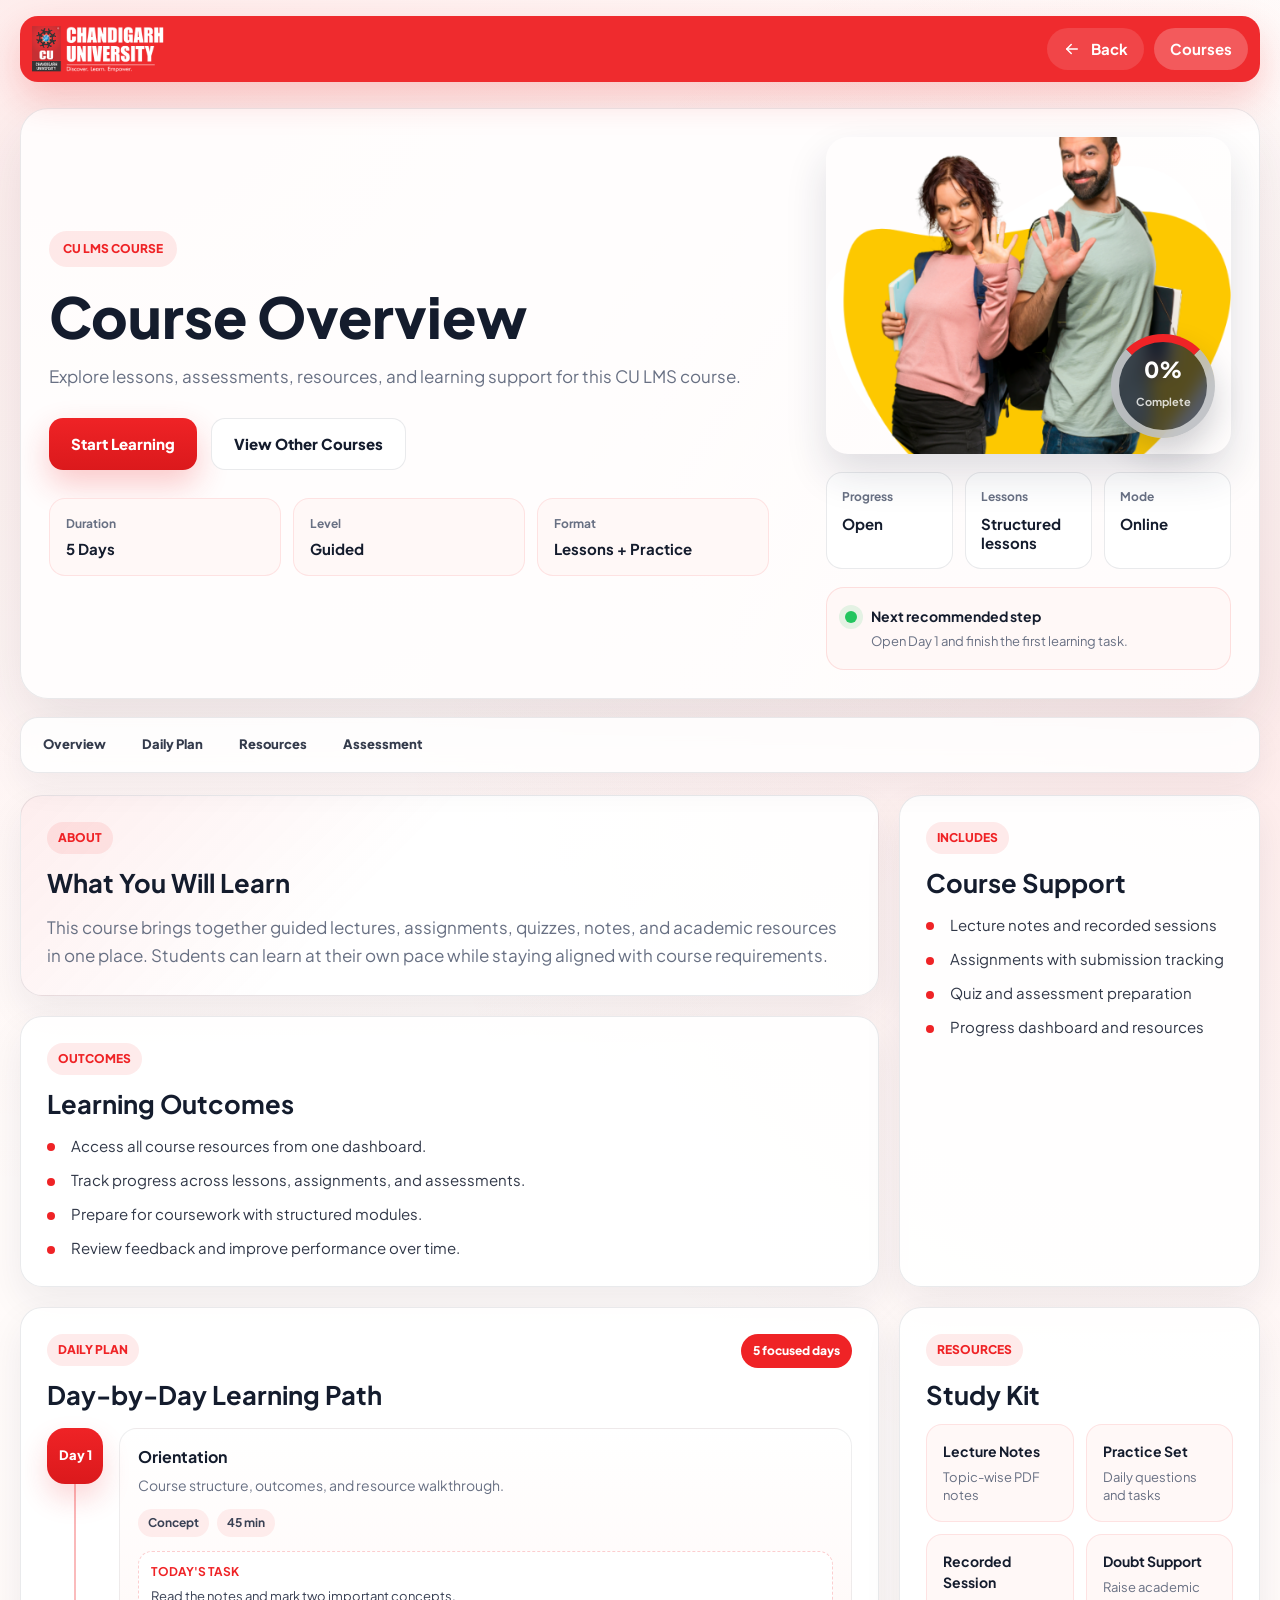
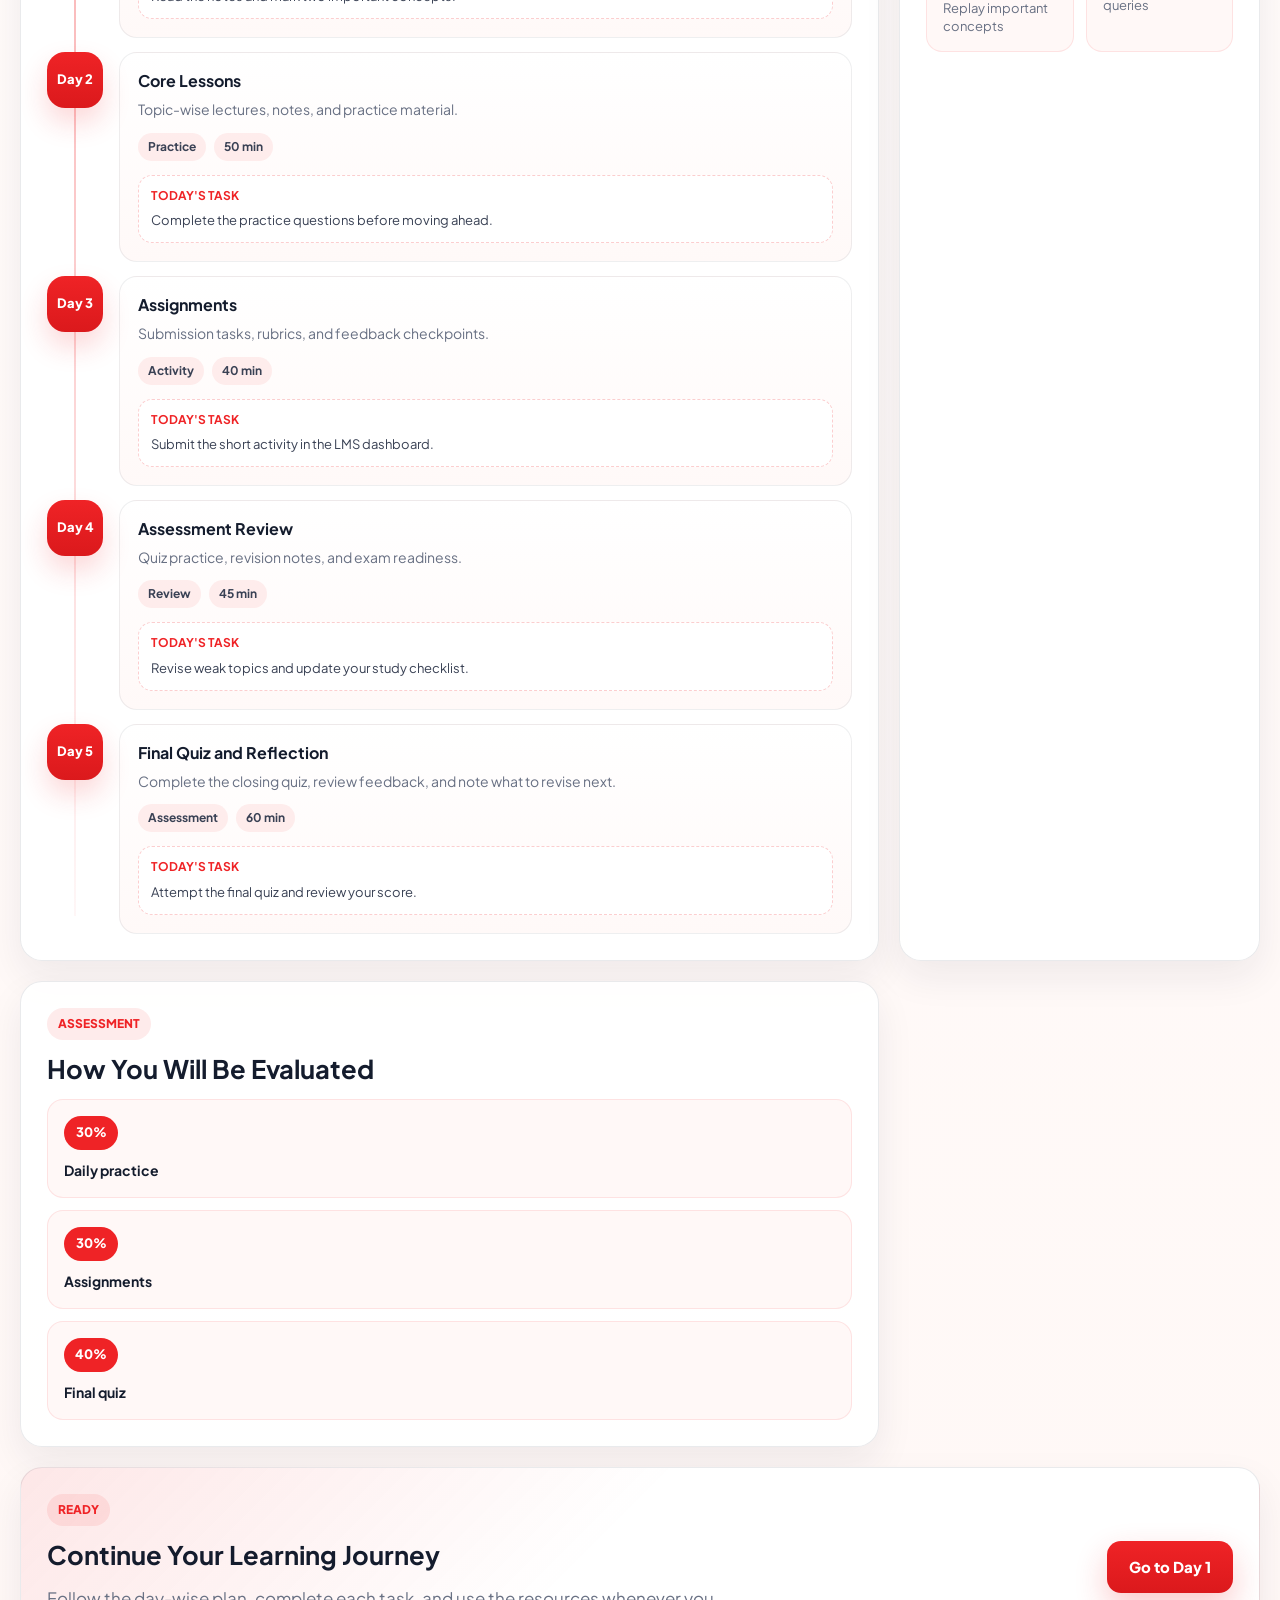
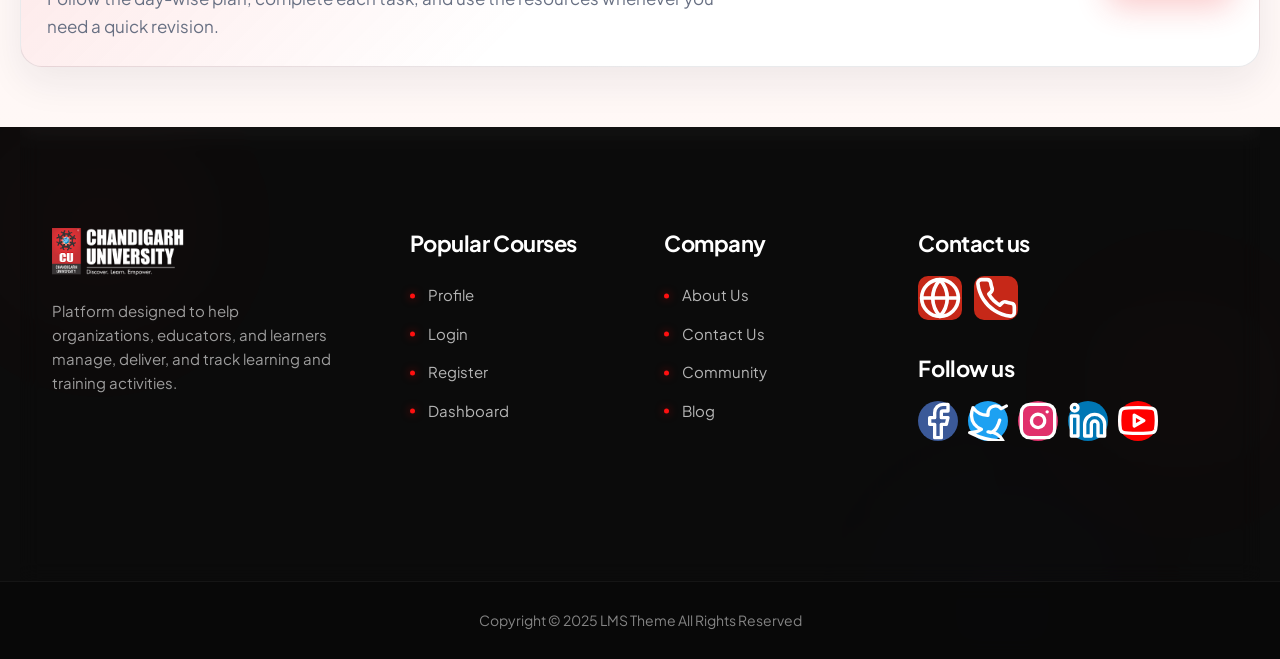
==== commit 8c63c6af: "g" ====
--- a/course-detail.html
+++ b/course-detail.html
@@ -26,7 +26,7 @@
           </svg>
           <span>Back</span>
         </button>
-        <a class="back-link back-link--light" href="index.html#courses">
+        <a class="back-link back-link--light" href="mycourses.html">
           <span>Courses</span>
         </a>
       </div>
@@ -43,7 +43,7 @@
 
           <div class="detail-actions">
             <a class="detail-btn detail-btn--primary" href="#modules">Start Learning</a>
-            <a class="detail-btn detail-btn--light" href="index.html#courses">View Other Courses</a>
+            <a class="detail-btn detail-btn--light" href="mycourses.html">View Other Courses</a>
           </div>
 
           <div class="quick-facts" aria-label="Course quick facts">
--- a/index.css
+++ b/index.css
@@ -730,13 +730,143 @@
   height: 18px;
 }
 
+@media (min-width: 1381px) {
+  .hero {
+    grid-template-columns: minmax(0, 0.88fr) minmax(760px, 1.12fr);
+    min-height: 680px;
+    padding-bottom: 34px;
+  }
+
+  .hero__visual {
+    min-height: 620px;
+  }
+
+  .hero__shape--main {
+    top: 116px;
+    right: 250px;
+    width: 470px;
+    height: 270px;
+  }
+
+  .hero__shape--soft {
+    top: 0;
+    right: 34px;
+    width: 560px;
+    height: 560px;
+  }
+
+  .hero__dots--left {
+    left: -54px;
+    top: 286px;
+  }
+
+  .hero__dots--right {
+    right: 74px;
+    top: 52px;
+  }
+
+  .hero__image {
+    top: -38px;
+    right: 88px;
+    width: min(980px, calc(100% - 88px));
+  }
+
+  .floating-card {
+    width: 288px;
+    min-height: 156px;
+    gap: 22px;
+    padding: 30px 28px 28px;
+    border-radius: 24px;
+  }
+
+  .floating-card--top {
+    top: 84px;
+    right: 0;
+  }
+
+  .floating-card--middle {
+    top: 318px;
+    right: 0;
+  }
+
+  .floating-card__icon {
+    width: 64px;
+    height: 64px;
+  }
+
+  .floating-card__icon svg {
+    width: 30px;
+    height: 30px;
+  }
+
+  .floating-card strong {
+    font-size: 20px;
+    line-height: 1.2;
+  }
+
+  .floating-card__count {
+    margin-top: 18px;
+    font-size: 34px;
+  }
+
+  .floating-card small {
+    margin-top: 10px;
+    font-size: 16px;
+  }
+
+  .announcement-card {
+    left: 158px;
+    bottom: 88px;
+    width: 430px;
+    gap: 20px;
+    padding: 22px 24px;
+    border-radius: 20px;
+  }
+
+  .announcement-card__icon {
+    width: 60px;
+    height: 60px;
+    border-radius: 18px;
+  }
+
+  .announcement-card__icon svg {
+    width: 28px;
+    height: 28px;
+  }
+
+  .announcement-card__content strong {
+    font-size: 16px;
+  }
+
+  .announcement-card__content p {
+    margin: 8px 0 18px;
+    font-size: 14px;
+  }
+
+  .announcement-card__content a {
+    display: inline-flex;
+    align-items: center;
+    gap: 18px;
+    color: var(--brand);
+    font-size: 14px;
+    font-weight: 800;
+  }
+
+  .announcement-card__content a::after {
+    content: "→";
+    font-size: 24px;
+    line-height: 1;
+  }
+}
+
 .courses-section {
   margin-top: 16px;
-  padding: 24px 18px 18px;
-  border-radius: 28px;
+  padding: 20px 16px 16px;
+  border-radius: 24px;
   background: #fff;
   box-shadow: 0 14px 34px rgba(30, 35, 62, 0.05);
   border: 1px solid rgba(20, 28, 45, 0.05);
+  overflow: hidden;
 }
 
 .section-header {
@@ -782,23 +912,43 @@
 }
 
 .course-grid {
-  display: grid;
-  grid-template-columns: repeat(4, minmax(0, 1fr));
-  gap: 18px;
+  display: flex;
+  gap: 14px;
+  width: max-content;
+  min-width: max-content;
+  padding: 2px 2px 12px;
+  animation: courses-marquee 18s linear infinite;
+  will-change: transform;
+}
+
+.courses-section:hover .course-grid,
+.courses-section:focus-within .course-grid {
+  animation-play-state: paused;
+}
+
+@keyframes courses-marquee {
+  from {
+    transform: translateX(0);
+  }
+
+  to {
+    transform: translateX(-50%);
+  }
 }
 
 .course-card {
   display: grid;
-  grid-template-columns: 110px minmax(0, 1fr);
+  flex: 0 0 285px;
+  grid-template-columns: 82px minmax(0, 1fr);
   grid-template-areas:
     "icon title"
     "enrolled enrolled"
     "progress progress";
   align-items: start;
-  column-gap: 18px;
-  row-gap: 14px;
-  padding: 28px 28px 24px;
-  border-radius: 24px;
+  column-gap: 16px;
+  row-gap: 10px;
+  padding: 18px 20px 16px;
+  border-radius: 18px;
   background: linear-gradient(180deg, #ffffff 0%, #fff9f9 100%);
   border: 1px solid rgba(20, 28, 45, 0.06);
   box-shadow: 0 16px 36px rgba(20, 28, 45, 0.08);
@@ -836,25 +986,25 @@
   display: inline-flex;
   align-items: center;
   justify-content: center;
-  width: 96px;
-  height: 96px;
-  border-radius: 22px;
+  width: 74px;
+  height: 74px;
+  border-radius: 18px;
   margin-bottom: 0;
   transition: transform 220ms ease, box-shadow 220ms ease;
 }
 
 .course-card__icon svg {
-  width: 38px;
-  height: 38px;
+  width: 30px;
+  height: 30px;
 }
 
 .course-card h3 {
   grid-area: title;
   margin: 0;
   min-height: 0;
-  padding-top: 6px;
-  font-size: 18px;
-  line-height: 1.45;
+  padding-top: 4px;
+  font-size: 14px;
+  line-height: 1.35;
   font-weight: 800;
   letter-spacing: 0;
 }
@@ -863,19 +1013,19 @@
   grid-area: enrolled;
   margin: 0;
   color: #252d3d;
-  font-size: 15px;
+  font-size: 13px;
   font-weight: 600;
 }
 
 .progress {
   grid-area: progress;
   display: grid;
-  gap: 14px;
+  gap: 9px;
 }
 
 .progress__track {
   position: relative;
-  height: 5px;
+  height: 4px;
   border-radius: 999px;
   background: #eceef4;
   overflow: hidden;
@@ -890,7 +1040,7 @@
 
 .progress strong {
   display: block;
-  font-size: 15px;
+  font-size: 13px;
   font-weight: 700;
   text-align: right;
   background: transparent;
@@ -950,6 +1100,34 @@
 
 .course-card--green .progress__track span {
   background: #1f9c47;
+}
+
+.course-card--orange .course-card__icon {
+  color: #f97316;
+  background: #fff2e8;
+}
+
+.course-card--orange .progress__track span,
+.course-card--orange .progress strong {
+  color: #f97316;
+}
+
+.course-card--orange .progress__track span {
+  background: #f97316;
+}
+
+.course-card--teal .course-card__icon {
+  color: #0d9488;
+  background: #e8fbf8;
+}
+
+.course-card--teal .progress__track span,
+.course-card--teal .progress strong {
+  color: #0d9488;
+}
+
+.course-card--teal .progress__track span {
+  background: #0d9488;
 }
 
 .page-anchor {
@@ -1061,15 +1239,15 @@
 .discover-grid {
   display: grid;
   grid-template-columns: repeat(4, minmax(0, 1fr));
-  gap: 20px 18px;
+  gap: 12px;
 }
 
 .discover-card, .mooc-card {
   overflow: hidden;
-  border-radius: 16px;
+  border-radius: 10px;
   background: linear-gradient(180deg, #ffffff 0%, #fffdfd 100%);
   border: 1px solid rgba(20, 28, 45, 0.08);
-  box-shadow: 0 14px 30px rgba(30, 35, 62, 0.07);
+  box-shadow: 0 8px 18px rgba(30, 35, 62, 0.05);
   transition:
     transform 220ms ease,
     box-shadow 220ms ease,
@@ -1082,13 +1260,13 @@
 
 .discover-card__image {
   width: 100%;
-  aspect-ratio: 1.62 / 1;
+  aspect-ratio: 2.55 / 1;
   object-fit: cover;
   transition: transform 280ms ease, filter 220ms ease;
 }
 
 .discover-card__body {
-  padding: 11px 15px 13px;
+  padding: 7px 11px 8px;
 }
 
 .discover-card__meta {
@@ -1096,12 +1274,12 @@
   align-items: center;
   justify-content: space-between;
   gap: 12px;
-  margin-bottom: 6px;
+  margin-bottom: 4px;
 }
 
 .discover-card__meta span:first-child {
   color: var(--brand);
-  font-size: 13px;
+  font-size: 10px;
   font-weight: 800;
   text-transform: uppercase;
 }
@@ -1110,20 +1288,20 @@
   display: inline-flex;
   align-items: center;
   justify-content: center;
-  min-width: 34px;
-  height: 20px;
-  padding: 0 7px;
+  min-width: 30px;
+  height: 18px;
+  padding: 0 6px;
   border-radius: 999px;
   border: 1px solid #73c88e;
   color: #28a354;
-  font-size: 10px;
+  font-size: 9px;
   font-weight: 800;
 }
 
 .discover-card h3, .mooc-card h3 {
   margin: 0;
-  font-size: 15px;
-  line-height: 1.3;
+  font-size: 12px;
+  line-height: 1.25;
   font-weight: 800;
   color: #30343f;
 }
@@ -1133,16 +1311,16 @@
   align-items: center;
   justify-content: space-between;
   gap: 16px;
-  padding: 12px 15px 14px;
+  padding: 7px 11px 8px;
   border-top: 1px solid rgba(20, 28, 45, 0.08);
 }
 
 .discover-card__stats {
   display: flex;
   flex-wrap: wrap;
-  gap: 6px 14px;
+  gap: 4px 10px;
   color: #8a8f9b;
-  font-size: 12.5px;
+  font-size: 10.5px;
 }
 
 .discover-card__stats span {
@@ -1152,16 +1330,423 @@
 }
 
 .discover-card__stats svg {
-  width: 14px;
-  height: 14px;
+  width: 12px;
+  height: 12px;
 }
 
 .discover-card__avatar {
-  width: 28px;
-  height: 28px;
+  width: 21px;
+  height: 21px;
   border-radius: 999px;
   object-fit: cover;
   flex-shrink: 0;
+}
+
+.home-page .discover-grid .discover-card:nth-child(n + 5) {
+  display: none;
+}
+
+.discover-more {
+  display: flex;
+  justify-content: center;
+  margin-top: 22px;
+}
+
+.view-more-btn {
+  display: inline-flex;
+  align-items: center;
+  justify-content: center;
+  min-height: 44px;
+  padding: 0 24px;
+  border-radius: 999px;
+  color: #fff;
+  background: linear-gradient(180deg, var(--brand), var(--brand-dark));
+  box-shadow: 0 12px 26px rgba(239, 35, 38, 0.2);
+  font-size: 14px;
+  font-weight: 800;
+  transition:
+    transform 180ms ease,
+    box-shadow 180ms ease;
+}
+
+.view-more-btn:hover,
+.view-more-btn:focus-visible {
+  transform: translateY(-1px);
+  box-shadow: 0 16px 32px rgba(239, 35, 38, 0.26);
+  outline: none;
+}
+
+.mycourses-shell {
+  padding-top: 28px;
+}
+
+.mycourses-hero {
+  display: grid;
+  grid-template-columns: minmax(0, 1fr) minmax(360px, 0.52fr);
+  gap: 24px;
+  align-items: stretch;
+  padding: 28px;
+  border: 1px solid rgba(20, 28, 45, 0.06);
+  border-radius: 24px;
+  background:
+    linear-gradient(135deg, rgba(239, 35, 38, 0.1), transparent 44%),
+    #ffffff;
+  box-shadow: 0 16px 38px rgba(30, 35, 62, 0.06);
+}
+
+.mycourses-hero__copy {
+  display: flex;
+  flex-direction: column;
+  justify-content: center;
+  min-width: 0;
+}
+
+.mycourses-hero h1 {
+  margin: 10px 0 10px;
+  color: #26235f;
+  font-size: clamp(2.1rem, 4vw, 4rem);
+  line-height: 1.04;
+  font-weight: 800;
+}
+
+.mycourses-hero p {
+  max-width: 680px;
+  margin: 0;
+  color: var(--muted);
+  font-size: 16px;
+  line-height: 1.62;
+}
+
+.mycourses-summary {
+  display: grid;
+  grid-template-columns: repeat(3, minmax(0, 1fr));
+  gap: 12px;
+  align-content: center;
+}
+
+.mycourses-summary div {
+  min-height: 112px;
+  padding: 18px;
+  border: 1px solid rgba(239, 35, 38, 0.1);
+  border-radius: 18px;
+  background: #fff8f7;
+}
+
+.mycourses-summary span {
+  display: block;
+  color: var(--muted);
+  font-size: 12px;
+  font-weight: 800;
+  text-transform: uppercase;
+}
+
+.mycourses-summary strong {
+  display: block;
+  margin-top: 16px;
+  color: var(--brand);
+  font-size: 2rem;
+  line-height: 1;
+  font-weight: 800;
+}
+
+.mycourses-page-section {
+  margin-top: 24px;
+  padding: 20px;
+  border: 1px solid rgba(20, 28, 45, 0.06);
+  border-radius: 24px;
+  background: rgba(255, 255, 255, 0.72);
+  box-shadow: 0 14px 34px rgba(30, 35, 62, 0.05);
+}
+
+.mycourses-list-header {
+  margin-bottom: 18px;
+}
+
+.mycourses-page .discover-toolbar {
+  padding: 8px;
+  border: 1px solid rgba(20, 28, 45, 0.07);
+  border-radius: 16px;
+  background: rgba(255, 255, 255, 0.8);
+}
+
+.mycourses-page .toolbar-field {
+  min-height: 40px;
+  border-radius: 12px;
+  box-shadow: none;
+}
+
+.mycourses-page .discover-header h2 {
+  font-size: clamp(1.6rem, 2.2vw, 2.1rem);
+}
+
+.mycourses-grid {
+  grid-template-columns: repeat(auto-fit, minmax(240px, 1fr));
+}
+
+.mycourses-page .discover-card {
+  border-color: rgba(20, 28, 45, 0.07);
+  background: #ffffff;
+}
+
+.mycourses-page .discover-card__image {
+  aspect-ratio: 2.35 / 1;
+}
+
+.mycourses-page .discover-card h3 {
+  font-size: 13px;
+}
+
+.course-workspace {
+  margin-top: 28px;
+  padding: 24px;
+  border: 1px solid rgba(20, 28, 45, 0.06);
+  border-radius: 24px;
+  background: rgba(255, 255, 255, 0.78);
+  box-shadow: 0 16px 38px rgba(30, 35, 62, 0.06);
+}
+
+.course-workspace__top {
+  display: flex;
+  align-items: flex-start;
+  justify-content: space-between;
+  gap: 24px;
+  margin-bottom: 18px;
+}
+
+.course-workspace__kicker {
+  display: inline-flex;
+  color: var(--brand);
+  font-size: 12px;
+  font-weight: 800;
+  text-transform: uppercase;
+}
+
+.course-workspace h1 {
+  margin: 8px 0 8px;
+  color: #191b30;
+  font-size: clamp(2rem, 3.8vw, 3.4rem);
+  line-height: 1.05;
+  font-weight: 800;
+}
+
+.course-workspace p {
+  max-width: 620px;
+  margin: 0;
+  color: var(--muted);
+  font-size: 15px;
+}
+
+.course-workspace__back {
+  display: inline-flex;
+  align-items: center;
+  justify-content: center;
+  min-height: 40px;
+  padding: 0 16px;
+  border: 1px solid rgba(20, 28, 45, 0.08);
+  border-radius: 999px;
+  background: #ffffff;
+  color: #343b4c;
+  font-size: 13px;
+  font-weight: 800;
+  white-space: nowrap;
+}
+
+.course-metrics {
+  display: grid;
+  grid-template-columns: repeat(4, minmax(0, 1fr));
+  gap: 12px;
+  margin: 18px 0;
+}
+
+.course-metric {
+  padding: 16px;
+  border: 1px solid rgba(239, 35, 38, 0.1);
+  border-radius: 16px;
+  background: #fff8f7;
+}
+
+.course-metric span {
+  display: block;
+  color: var(--muted);
+  font-size: 11px;
+  font-weight: 800;
+  text-transform: uppercase;
+}
+
+.course-metric strong {
+  display: block;
+  margin-top: 10px;
+  color: var(--brand);
+  font-size: 1.65rem;
+  line-height: 1;
+  font-weight: 800;
+}
+
+.course-toolbar {
+  display: flex;
+  align-items: center;
+  justify-content: space-between;
+  gap: 16px;
+  margin: 20px 0 18px;
+  padding: 10px;
+  border: 1px solid rgba(20, 28, 45, 0.06);
+  border-radius: 18px;
+  background: #ffffff;
+}
+
+.course-search {
+  display: inline-flex;
+  align-items: center;
+  gap: 10px;
+  min-height: 40px;
+  width: min(100%, 360px);
+  padding: 0 14px;
+  border: 1px solid rgba(20, 28, 45, 0.1);
+  border-radius: 12px;
+  color: #8991a2;
+  background: #fbfbfc;
+}
+
+.course-search svg {
+  width: 16px;
+  height: 16px;
+  flex-shrink: 0;
+}
+
+.course-search input {
+  width: 100%;
+  border: 0;
+  outline: 0;
+  color: var(--text);
+  font: inherit;
+  background: transparent;
+}
+
+.course-filter-tabs {
+  display: flex;
+  flex-wrap: wrap;
+  justify-content: flex-end;
+  gap: 8px;
+}
+
+.course-filter-tabs button {
+  min-height: 38px;
+  padding: 0 13px;
+  border: 1px solid rgba(20, 28, 45, 0.08);
+  border-radius: 999px;
+  background: #ffffff;
+  color: #4b5567;
+  font-size: 12px;
+  font-weight: 800;
+  cursor: pointer;
+}
+
+.course-filter-tabs button.is-active {
+  color: #ffffff;
+  border-color: transparent;
+  background: var(--brand);
+}
+
+.mycourse-grid {
+  display: grid;
+  grid-template-columns: repeat(4, minmax(0, 1fr));
+  gap: 18px;
+}
+
+.mycourse-card {
+  overflow: hidden;
+  border: 1px solid rgba(20, 28, 45, 0.07);
+  border-radius: 24px;
+  background: #ffffff;
+  box-shadow: 0 12px 28px rgba(30, 35, 62, 0.06);
+  cursor: pointer;
+  transition:
+    transform 180ms ease,
+    box-shadow 180ms ease,
+    border-color 180ms ease;
+}
+
+.mycourse-card:hover,
+.mycourse-card:focus-visible {
+  transform: translateY(-4px);
+  border-color: rgba(239, 35, 38, 0.18);
+  box-shadow: 0 18px 34px rgba(30, 35, 62, 0.1);
+  outline: none;
+}
+
+.mycourse-card__image {
+  width: 100%;
+  aspect-ratio: 1.9 / 1;
+  object-fit: cover;
+  border-radius: 22px 22px 0 0;
+}
+
+.mycourse-card__body {
+  padding: 16px;
+}
+
+.mycourse-card__meta,
+.mycourse-card__footer {
+  display: flex;
+  align-items: center;
+  justify-content: space-between;
+  gap: 12px;
+}
+
+.mycourse-card__category {
+  color: var(--brand);
+  font-size: 10px;
+  font-weight: 800;
+  text-transform: uppercase;
+}
+
+.mycourse-card__progress-value {
+  color: #1f9c47;
+  font-size: 11px;
+  font-weight: 800;
+}
+
+.mycourse-card h3 {
+  min-height: 44px;
+  margin: 7px 0 12px;
+  color: #2f3442;
+  font-size: 15px;
+  line-height: 1.35;
+  font-weight: 800;
+}
+
+.mycourse-progress {
+  height: 5px;
+  overflow: hidden;
+  border-radius: 999px;
+  background: #eef0f5;
+}
+
+.mycourse-progress span {
+  display: block;
+  height: 100%;
+  border-radius: inherit;
+  background: linear-gradient(90deg, var(--brand), #ff8d0a);
+}
+
+.mycourse-card__footer {
+  margin-top: 12px;
+  color: var(--muted);
+  font-size: 12px;
+  font-weight: 700;
+}
+
+.mycourse-card__footer a {
+  display: inline-flex;
+  align-items: center;
+  justify-content: center;
+  min-height: 30px;
+  padding: 0 12px;
+  border-radius: 999px;
+  color: #ffffff;
+  background: var(--brand);
+  font-size: 11px;
+  font-weight: 800;
 }
 
 .course-card:hover,
@@ -2163,38 +2748,39 @@
   }
 
   .course-card {
-    grid-template-columns: 92px minmax(0, 1fr);
+    flex-basis: 250px;
+    grid-template-columns: 70px minmax(0, 1fr);
     grid-template-areas:
       "icon title"
       "enrolled enrolled"
       "progress progress";
     row-gap: 8px;
-    column-gap: 18px;
-    padding: 18px 18px 16px;
-    border-radius: 24px;
+    column-gap: 14px;
+    padding: 16px 16px 14px;
+    border-radius: 18px;
     background: rgba(255, 255, 255, 0.96);
     box-shadow: 0 14px 32px rgba(30, 35, 62, 0.08);
   }
 
   .course-card__icon {
-    width: 92px;
-    height: 92px;
-    border-radius: 22px;
+    width: 70px;
+    height: 70px;
+    border-radius: 17px;
   }
 
   .course-card__icon svg {
-    width: 36px;
-    height: 36px;
+    width: 28px;
+    height: 28px;
   }
 
   .course-card h3 {
     padding-top: 2px;
-    font-size: 16px;
+    font-size: 14px;
     line-height: 1.3;
   }
 
   .course-card p {
-    font-size: 14px;
+    font-size: 13px;
   }
 
   .progress {
@@ -2206,7 +2792,7 @@
   }
 
   .progress strong {
-    font-size: 13px;
+    font-size: 12px;
     text-align: right;
   }
 
@@ -2942,19 +3528,20 @@
   }
 
   .course-card {
-    grid-template-columns: 74px minmax(0, 1fr);
+    flex-basis: 230px;
+    grid-template-columns: 62px minmax(0, 1fr);
     column-gap: 12px;
-    padding: 16px 14px 14px;
+    padding: 14px 13px 13px;
   }
 
   .course-card__icon {
-    width: 74px;
-    height: 74px;
+    width: 62px;
+    height: 62px;
   }
 
   .course-card__icon svg {
-    width: 30px;
-    height: 30px;
+    width: 26px;
+    height: 26px;
   }
 }
 
@@ -3010,6 +3597,205 @@
   .course-card p,
   .progress strong {
     text-align: left;
+  }
+}
+
+@media (max-width: 560px) {
+  .hero {
+    grid-template-columns: minmax(0, 1fr);
+    gap: 0;
+    padding: 16px 22px 24px;
+    border-radius: 28px 28px 0 0;
+    background: linear-gradient(180deg, #fffafa 0%, #fff6f4 100%);
+  }
+
+  .hero__eyebrow,
+  .hero__title,
+  .hero__description,
+  .hero__actions,
+  .feature-list,
+  .hero__shape,
+  .hero__dots,
+  .hero__image,
+  .announcement-card {
+    grid-column: 1 / -1;
+  }
+
+  .hero__eyebrow {
+    order: 1;
+    justify-self: center;
+    margin: 0 auto 22px;
+    padding: 9px 16px;
+    justify-content: center;
+    text-align: center;
+    font-size: 11px;
+    line-height: 1.2;
+    letter-spacing: 0.02em;
+    border-radius: 999px;
+  }
+
+  .hero__eyebrow-icon {
+    width: 18px;
+    height: 18px;
+  }
+
+  .hero__title {
+    order: 2;
+    max-width: 680px;
+    margin: 0 auto;
+    text-align: left;
+    font-size: clamp(1.75rem, 7.8vw, 2.25rem);
+    line-height: 1.16;
+  }
+
+  .hero__title span {
+    margin-top: 0;
+  }
+
+  .hero__title span::after {
+    bottom: -10px;
+    height: 12px;
+  }
+
+  .hero__image {
+    position: relative;
+    order: 3;
+    top: auto;
+    right: auto;
+    width: min(102%, 430px);
+    max-width: 430px;
+    margin: 12px auto 22px;
+    transform: none;
+    z-index: 2;
+  }
+
+  .hero__description {
+    order: 4;
+    max-width: 100%;
+    margin: 0;
+    font-size: 14px;
+    line-height: 1.58;
+  }
+
+  .hero__actions {
+    order: 5;
+    grid-template-columns: repeat(2, minmax(0, 1fr));
+    gap: 12px;
+    margin-top: 26px;
+  }
+
+  .primary-btn,
+  .secondary-btn {
+    position: relative;
+    width: 100%;
+    min-height: 54px;
+    padding: 12px 42px 12px 12px;
+    justify-content: center;
+    border-radius: 16px;
+    font-size: 13px;
+    gap: 8px;
+  }
+
+  .btn-icon {
+    position: absolute;
+    right: 10px;
+    width: 30px;
+    height: 30px;
+  }
+
+  .feature-list {
+    order: 6;
+    margin-top: 16px;
+  }
+
+  .announcement-card {
+    order: 7;
+  }
+
+  .hero__shape--main {
+    order: 3;
+    top: 258px;
+    right: auto;
+    left: 18px;
+    width: 300px;
+    height: 216px;
+    z-index: 1;
+  }
+
+  .hero__shape--soft {
+    order: 3;
+    top: 222px;
+    right: -48px;
+    width: 365px;
+    height: 398px;
+    z-index: 1;
+  }
+
+  .hero__dots--left {
+    display: block;
+    order: 3;
+    left: 22px;
+    top: 418px;
+    width: 90px;
+    height: 88px;
+    opacity: 0.55;
+  }
+
+  .hero__dots--right {
+    order: 2;
+    top: 196px;
+    right: 42px;
+    width: 82px;
+    height: 88px;
+    opacity: 0.42;
+  }
+}
+
+@media (max-width: 430px) {
+  .hero {
+    padding-inline: 18px;
+  }
+
+  .hero__eyebrow {
+    max-width: calc(100% - 16px);
+    font-size: 10px;
+  }
+
+  .hero__title {
+    font-size: clamp(1.55rem, 7.8vw, 2rem);
+  }
+
+  .hero__description {
+    font-size: 13px;
+  }
+
+  .primary-btn,
+  .secondary-btn {
+    min-height: 50px;
+    font-size: 12px;
+  }
+
+  .hero__shape--main {
+    top: 244px;
+    left: 8px;
+    width: 270px;
+    height: 194px;
+  }
+
+  .hero__shape--soft {
+    top: 210px;
+    right: -58px;
+    width: 330px;
+    height: 360px;
+  }
+
+  .hero__dots--left {
+    top: 390px;
+  }
+
+  .hero__dots--right {
+    top: 184px;
+    right: 12px;
   }
 }
 
@@ -4841,3 +5627,560 @@
 .timeline-card:hover .empty-icon {
   transform: scale(1.1) rotate(-5deg);
 }
+
+/* Responsive viewport polish */
+html,
+body {
+  width: 100%;
+  max-width: 100%;
+}
+
+body {
+  overflow-x: clip;
+}
+
+.navbar,
+.hero,
+.course-grid,
+.discover-grid,
+.benefits-section,
+.benefits-grid,
+.dashboard-grid,
+.moocs-tabs,
+.content-header,
+.connection-banner,
+.footer-grid {
+  min-width: 0;
+}
+
+.nav-link,
+.hero__title,
+.course-card h3,
+.discover-card h3,
+.benefit-card h3,
+.dash-hero__title,
+.footer-title,
+.moocs-title,
+.content-title {
+  overflow-wrap: anywhere;
+}
+
+@media (min-width: 1181px) and (max-width: 1380px) {
+  :root {
+    --shell: 1240px;
+    --font-hero: clamp(2.6rem, 3.7vw, 3.6rem);
+  }
+
+  .hero {
+    grid-template-columns: minmax(0, 0.95fr) minmax(480px, 0.9fr);
+    min-height: 570px;
+    gap: 24px;
+    padding: 34px 24px 22px;
+  }
+
+  .hero__visual {
+    min-height: 520px;
+  }
+
+  .hero__image {
+    top: 20px;
+    right: 74px;
+    width: min(520px, calc(100% - 72px));
+    transform: none;
+  }
+
+  .hero__shape--main {
+    top: 128px;
+    left: auto;
+    right: 104px;
+    width: 420px;
+    height: 250px;
+    transform: none;
+  }
+
+  .hero__shape--soft {
+    top: 22px;
+    right: 0;
+    width: 470px;
+    height: 470px;
+    transform: none;
+  }
+
+  .floating-card {
+    width: 190px;
+  }
+
+  .announcement-card {
+    left: 8px;
+    bottom: 24px;
+    width: min(360px, calc(100% - 56px));
+  }
+
+  .course-grid {
+    gap: 12px;
+  }
+
+  .course-card {
+    flex-basis: 270px;
+    grid-template-columns: 82px minmax(0, 1fr);
+    padding: 22px 20px;
+  }
+
+  .course-card__icon {
+    width: 78px;
+    height: 78px;
+  }
+
+  .discover-grid {
+    grid-template-columns: repeat(3, minmax(0, 1fr));
+  }
+}
+
+@media (min-width: 1381px) {
+  .discover-section {
+    padding-top: 16px;
+  }
+
+  .discover-header {
+    margin-bottom: 20px;
+  }
+
+  .discover-header h2 {
+    font-size: clamp(1.9rem, 2.5vw, 2.65rem);
+  }
+
+  .discover-grid {
+    gap: 12px 14px;
+  }
+
+  .discover-card__image {
+    aspect-ratio: 2.7 / 1;
+  }
+
+  .discover-card__body {
+    padding: 7px 10px 8px;
+  }
+
+  .discover-card__footer {
+    padding: 7px 10px 8px;
+  }
+}
+
+@media (min-width: 821px) and (max-width: 1180px) {
+  .hero {
+    min-height: auto;
+    padding: 34px 26px 28px;
+  }
+
+  .hero__visual {
+    min-height: 520px;
+  }
+
+  .hero__image {
+    top: 0;
+    width: min(620px, 74vw);
+  }
+
+  .hero__shape--main {
+    top: 112px;
+    width: min(520px, 70vw);
+  }
+
+  .announcement-card {
+    bottom: 24px;
+  }
+
+  .course-grid,
+  .discover-grid,
+  .benefits-grid {
+    grid-template-columns: repeat(2, minmax(0, 1fr));
+  }
+
+  .toolbar-field--search,
+  .toolbar-field--wide {
+    flex: 1 1 220px;
+  }
+
+  .footer-grid {
+    grid-template-columns: repeat(2, minmax(0, 1fr));
+  }
+
+  .mycourses-hero {
+    grid-template-columns: minmax(0, 1fr);
+  }
+
+  .mycourses-summary {
+    max-width: 720px;
+  }
+
+  .course-metrics,
+  .mycourse-grid {
+    grid-template-columns: repeat(2, minmax(0, 1fr));
+  }
+}
+
+@media (max-width: 820px) {
+  .hero {
+    display: grid;
+    grid-template-columns: minmax(0, 1fr);
+    gap: 22px;
+    padding: 28px 0 18px;
+  }
+
+  .hero__content,
+  .hero__visual {
+    display: block;
+  }
+
+  .hero__content {
+    padding: 0;
+  }
+
+  .hero__eyebrow,
+  .hero__title,
+  .hero__description,
+  .hero__actions,
+  .feature-list,
+  .announcement-card {
+    grid-column: auto;
+  }
+
+  .hero__title {
+    font-size: clamp(2rem, 8vw, 3rem);
+  }
+
+  .hero__description {
+    max-width: 620px;
+    font-size: clamp(0.95rem, 2.5vw, 1.15rem);
+  }
+
+  .hero__visual {
+    position: relative;
+    min-height: 470px;
+  }
+
+  .hero__image {
+    position: absolute;
+    top: 4px;
+    left: 50%;
+    right: auto;
+    width: min(580px, 88vw);
+    max-width: none;
+    transform: translateX(-50%);
+  }
+
+  .hero__shape--main {
+    top: 128px;
+    left: 50%;
+    right: auto;
+    width: min(480px, 82vw);
+    height: 280px;
+    transform: translateX(-50%);
+  }
+
+  .hero__shape--soft {
+    top: 20px;
+    left: 50%;
+    right: auto;
+    width: min(520px, 92vw);
+    height: min(520px, 92vw);
+    transform: translateX(-50%);
+  }
+
+  .announcement-card {
+    position: absolute;
+    left: 50%;
+    bottom: 0;
+    width: min(520px, 100%);
+    transform: translateX(-50%);
+  }
+
+  .feature-list {
+    grid-template-columns: repeat(2, minmax(0, 1fr));
+    gap: 14px;
+  }
+
+  .feature-item {
+    border-right: 0 !important;
+    padding: 14px;
+    border-radius: 16px;
+    background: #ffffff;
+  }
+
+  .section-header,
+  .discover-header,
+  .content-header,
+  .connection-banner {
+    align-items: stretch;
+  }
+
+  .mycourses-shell {
+    padding-top: 20px;
+  }
+
+  .mycourses-hero {
+    grid-template-columns: minmax(0, 1fr);
+    padding: 22px;
+    border-radius: 20px;
+  }
+
+  .mycourses-summary {
+    grid-template-columns: repeat(3, minmax(0, 1fr));
+  }
+
+  .mycourses-page-section {
+    padding: 16px;
+    border-radius: 20px;
+  }
+
+  .course-workspace {
+    margin-top: 20px;
+    padding: 18px;
+    border-radius: 20px;
+  }
+
+  .course-workspace__top,
+  .course-toolbar {
+    flex-direction: column;
+    align-items: stretch;
+  }
+
+  .course-search {
+    width: 100%;
+  }
+
+  .course-filter-tabs {
+    justify-content: flex-start;
+  }
+
+  .course-metrics {
+    grid-template-columns: repeat(2, minmax(0, 1fr));
+  }
+
+  .mycourse-grid {
+    grid-template-columns: repeat(2, minmax(0, 1fr));
+  }
+}
+
+@media (max-width: 560px) {
+  .shell {
+    width: min(calc(100% - 20px), var(--shell));
+  }
+
+  .site-header {
+    top: 0;
+    width: 100%;
+    border-radius: 0 0 16px 16px;
+  }
+
+  .hero {
+    padding: 22px 0 12px;
+    border-radius: 0;
+    background: transparent;
+  }
+
+  .hero__eyebrow {
+    max-width: 100%;
+    margin-bottom: 16px;
+    white-space: normal;
+  }
+
+  .hero__title {
+    max-width: 100%;
+    font-size: clamp(1.85rem, 9vw, 2.45rem);
+    text-align: left;
+  }
+
+  .hero__description {
+    max-width: 100%;
+    font-size: 14px;
+  }
+
+  .hero__actions {
+    grid-template-columns: minmax(0, 1fr);
+    gap: 10px;
+    margin-top: 20px;
+  }
+
+  .primary-btn,
+  .secondary-btn {
+    width: 100%;
+    min-height: 48px;
+  }
+
+  .hero__visual {
+    min-height: auto;
+  }
+
+  .hero__image {
+    position: relative;
+    top: auto;
+    left: auto;
+    width: min(100%, 420px);
+    margin: 8px auto 12px;
+    transform: none;
+  }
+
+  .hero__shape,
+  .hero__dots {
+    display: none;
+  }
+
+  .announcement-card {
+    position: static;
+    width: 100%;
+    transform: none;
+    grid-template-columns: 52px minmax(0, 1fr);
+    padding: 16px;
+  }
+
+  .announcement-card__arrow {
+    display: none;
+  }
+
+  .feature-list {
+    grid-template-columns: minmax(0, 1fr);
+    margin-top: 18px;
+    padding: 0;
+    background: transparent;
+    border: 0;
+    box-shadow: none;
+  }
+
+  .feature-item {
+    flex-direction: row;
+    text-align: left;
+  }
+
+  .course-card {
+    grid-template-columns: 68px minmax(0, 1fr);
+    column-gap: 14px;
+  }
+
+  .course-card__icon {
+    width: 68px;
+    height: 68px;
+  }
+
+  .discover-card__footer,
+  .modal-header,
+  .modal-actions {
+    align-items: stretch;
+  }
+
+  .moocs-tabs {
+    grid-template-columns: minmax(0, 1fr);
+  }
+
+  .moocs-content-card {
+    padding: 22px 16px;
+    border-radius: 18px;
+  }
+
+  .mycourses-shell {
+    padding-top: 14px;
+  }
+
+  .mycourses-hero {
+    padding: 18px;
+  }
+
+  .mycourses-hero h1 {
+    font-size: clamp(1.85rem, 9vw, 2.5rem);
+  }
+
+  .mycourses-hero p {
+    font-size: 14px;
+  }
+
+  .mycourses-summary {
+    grid-template-columns: minmax(0, 1fr);
+  }
+
+  .mycourses-summary div {
+    min-height: auto;
+    display: flex;
+    align-items: center;
+    justify-content: space-between;
+    gap: 16px;
+    padding: 14px 16px;
+  }
+
+  .mycourses-summary strong {
+    margin-top: 0;
+    font-size: 1.45rem;
+  }
+
+  .mycourses-page .discover-toolbar {
+    padding: 0;
+    border: 0;
+    background: transparent;
+  }
+
+  .mycourses-grid {
+    grid-template-columns: minmax(0, 1fr);
+  }
+
+  .course-workspace {
+    padding: 16px;
+  }
+
+  .course-workspace h1 {
+    font-size: clamp(1.85rem, 9vw, 2.5rem);
+  }
+
+  .course-metrics,
+  .mycourse-grid {
+    grid-template-columns: minmax(0, 1fr);
+  }
+
+  .course-metric {
+    display: flex;
+    align-items: center;
+    justify-content: space-between;
+    gap: 12px;
+    padding: 13px 14px;
+  }
+
+  .course-metric strong {
+    margin-top: 0;
+    font-size: 1.35rem;
+  }
+
+  .course-filter-tabs button {
+    flex: 1 1 auto;
+  }
+
+  .mycourse-card h3 {
+    min-height: auto;
+  }
+}
+
+@media (max-width: 380px) {
+  .brand__logo {
+    width: 96px;
+  }
+
+  .navbar__actions .circle-btn {
+    display: none;
+  }
+
+  .hero__title {
+    font-size: clamp(1.65rem, 10vw, 2rem);
+  }
+
+  .course-card {
+    grid-template-columns: minmax(0, 1fr);
+    grid-template-areas:
+      "icon"
+      "title"
+      "enrolled"
+      "progress";
+  }
+
+  .course-card h3,
+  .course-card p,
+  .progress strong {
+    text-align: left;
+  }
+}
--- a/course-detail.css
+++ b/course-detail.css
@@ -795,3 +795,181 @@
     gap: 16px;
   }
 }
+
+/* Responsive viewport polish */
+html,
+body {
+  width: 100%;
+  max-width: 100%;
+  overflow-x: clip;
+}
+
+.course-header,
+.course-shell,
+.detail-hero,
+.content-grid,
+.quick-facts,
+.detail-stats,
+.resource-grid,
+.assessment-list {
+  min-width: 0;
+}
+
+.detail-hero h1,
+.content-card h2,
+.module-day__body strong,
+.detail-stats strong,
+.quick-facts strong,
+.resource-grid strong {
+  overflow-wrap: anywhere;
+}
+
+@media (min-width: 1181px) and (max-width: 1380px) {
+  :root {
+    --shell: 1240px;
+  }
+
+  .detail-hero {
+    grid-template-columns: minmax(0, 1fr) minmax(340px, 0.54fr);
+    padding: 28px;
+  }
+
+  .detail-hero h1 {
+    font-size: clamp(2.4rem, 4.4vw, 4rem);
+  }
+
+  .detail-hero__copy {
+    min-height: 380px;
+  }
+}
+
+@media (min-width: 901px) and (max-width: 1180px) {
+  .detail-hero {
+    grid-template-columns: minmax(0, 1fr) minmax(320px, 0.65fr);
+    gap: 22px;
+    padding: 26px;
+  }
+
+  .detail-hero h1 {
+    font-size: clamp(2.15rem, 4.6vw, 3.35rem);
+  }
+
+  .quick-facts,
+  .detail-stats {
+    grid-template-columns: repeat(3, minmax(0, 1fr));
+  }
+
+  .content-grid {
+    grid-template-columns: minmax(0, 1fr) minmax(260px, 0.46fr);
+  }
+}
+
+@media (max-width: 900px) {
+  .detail-hero {
+    border-radius: 22px;
+  }
+
+  .course-media img {
+    max-height: 420px;
+  }
+
+  .content-grid {
+    gap: 16px;
+  }
+}
+
+@media (max-width: 680px) {
+  .course-header {
+    gap: 12px;
+  }
+
+  .course-header__actions {
+    flex-shrink: 0;
+  }
+
+  .back-link {
+    gap: 7px;
+    padding: 0 12px;
+  }
+
+  .back-link--light {
+    display: none;
+  }
+
+  .quick-facts {
+    grid-template-columns: minmax(0, 1fr);
+  }
+
+  .detail-stats,
+  .resource-grid {
+    grid-template-columns: repeat(2, minmax(0, 1fr));
+  }
+
+  .next-card {
+    align-items: stretch;
+  }
+}
+
+@media (max-width: 560px) {
+  .course-header {
+    position: sticky;
+    top: 0;
+    gap: 10px;
+  }
+
+  .course-brand img {
+    width: 104px;
+  }
+
+  .course-shell {
+    width: min(calc(100% - 20px), var(--shell));
+  }
+
+  .detail-hero {
+    padding: 16px;
+    border-radius: 18px;
+  }
+
+  .detail-hero h1 {
+    font-size: clamp(1.75rem, 9vw, 2.35rem);
+    line-height: 1.12;
+  }
+
+  .detail-actions,
+  .next-card {
+    grid-template-columns: minmax(0, 1fr);
+  }
+
+  .detail-btn {
+    width: 100%;
+    padding-inline: 14px;
+  }
+
+  .detail-stats,
+  .resource-grid {
+    grid-template-columns: minmax(0, 1fr);
+  }
+
+  .course-media img {
+    aspect-ratio: 1.12 / 1;
+  }
+
+  .content-card {
+    padding: 18px;
+  }
+
+  .module-day {
+    grid-template-columns: minmax(0, 1fr);
+  }
+
+  .module-timeline::before {
+    display: none;
+  }
+
+  .module-day__number {
+    width: fit-content;
+    min-width: 54px;
+    height: 40px;
+    border-radius: 13px;
+  }
+}
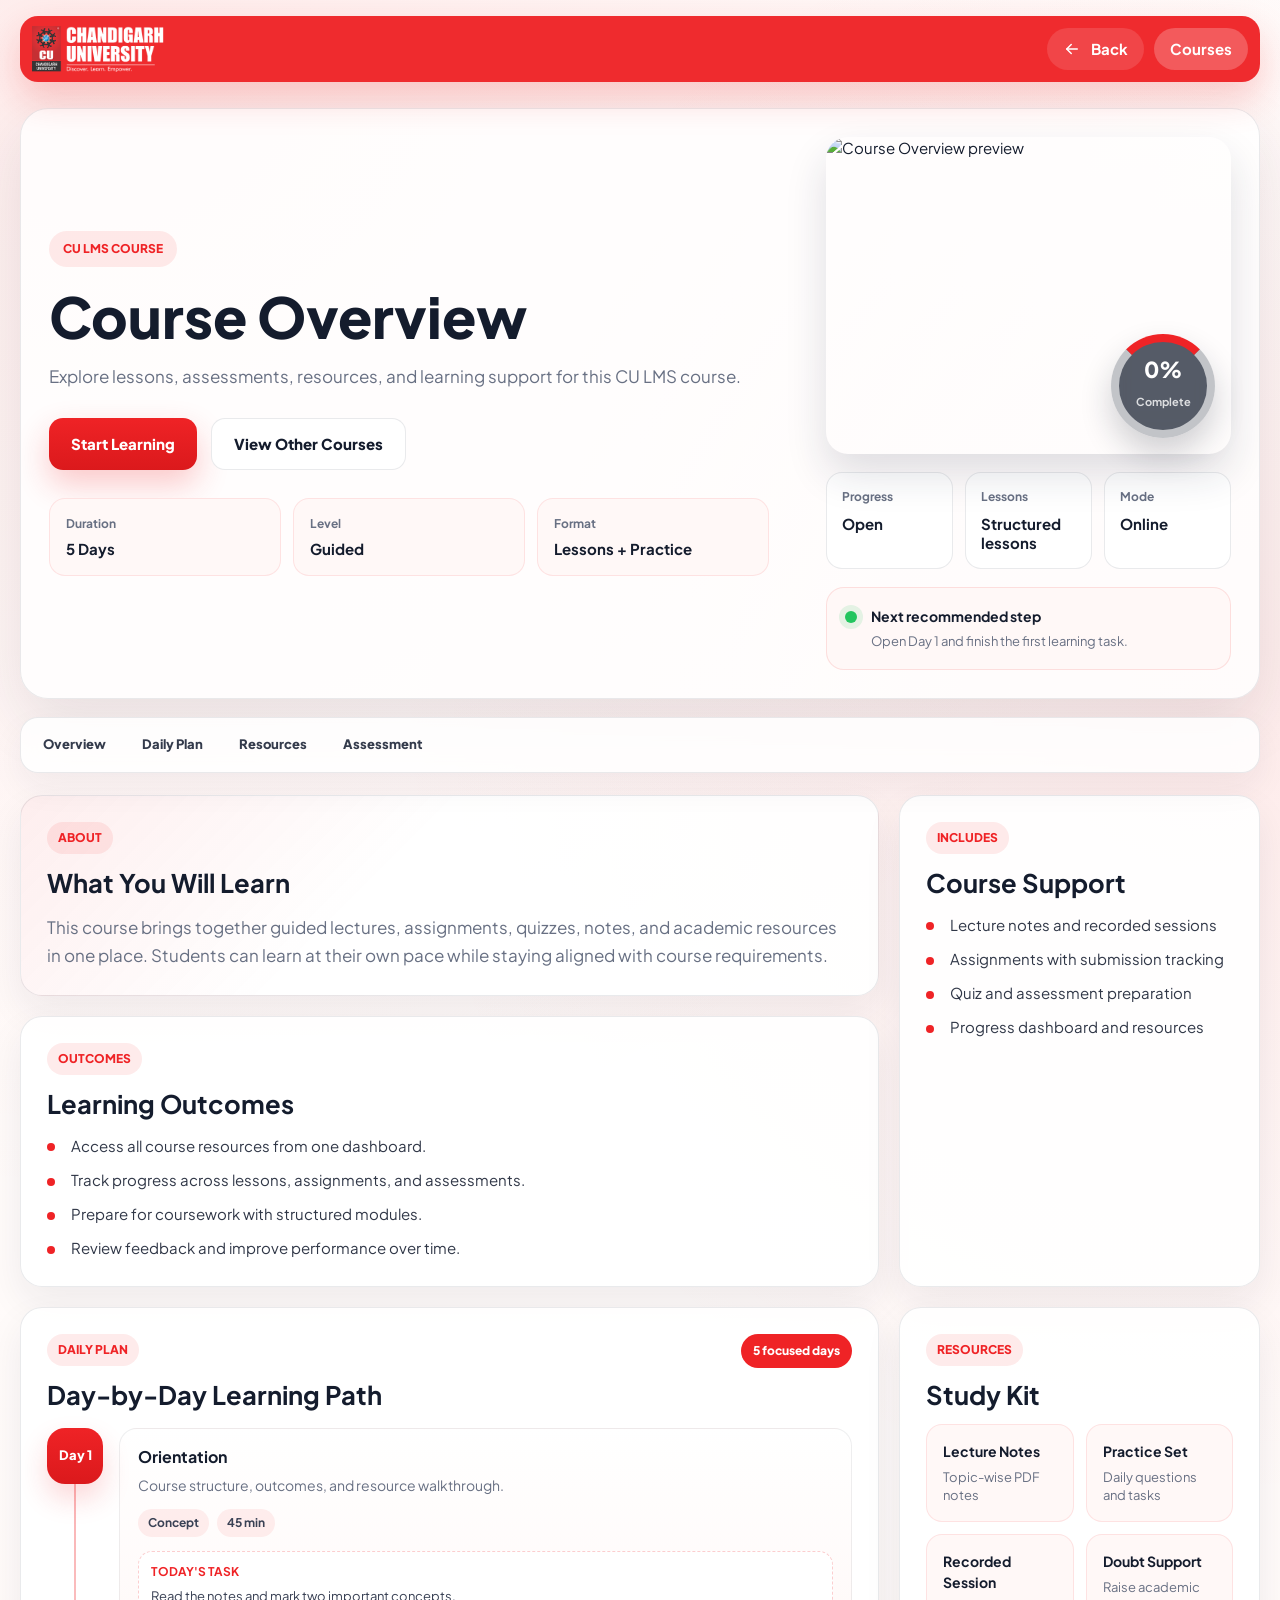
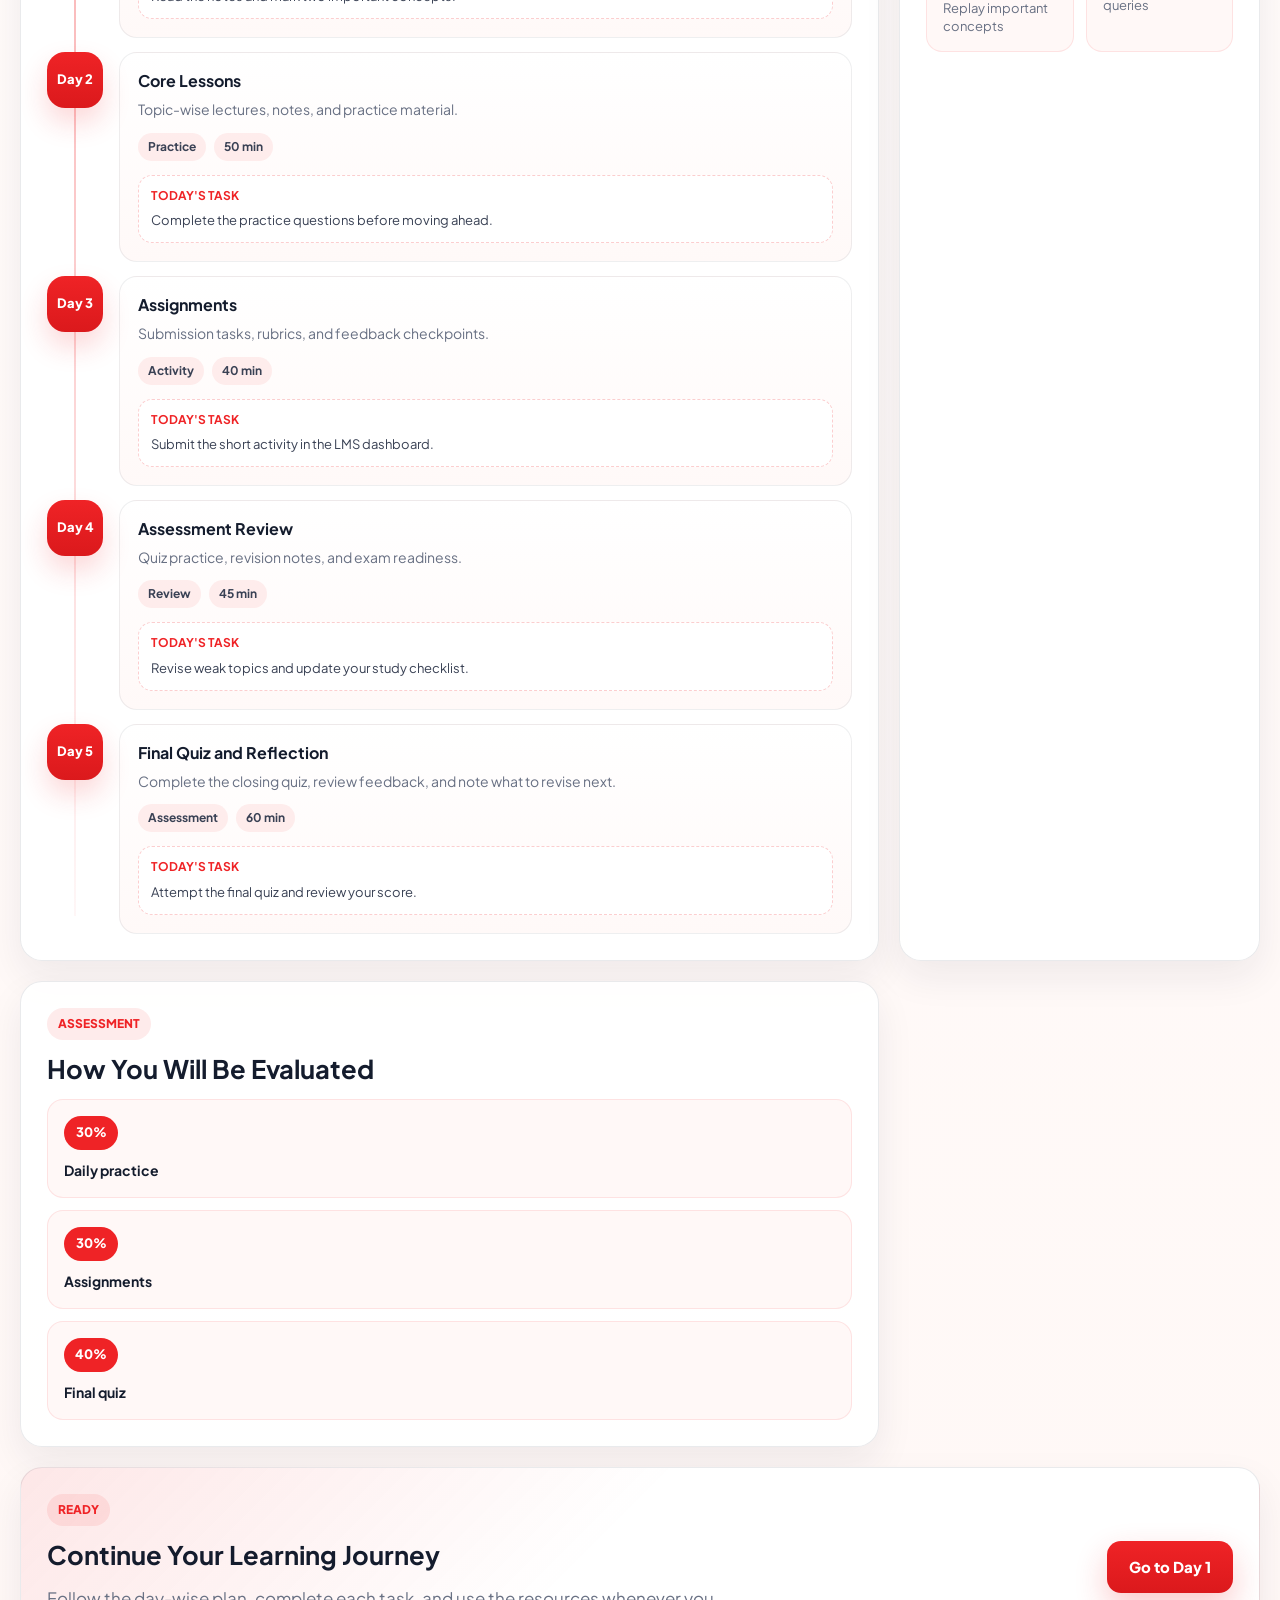
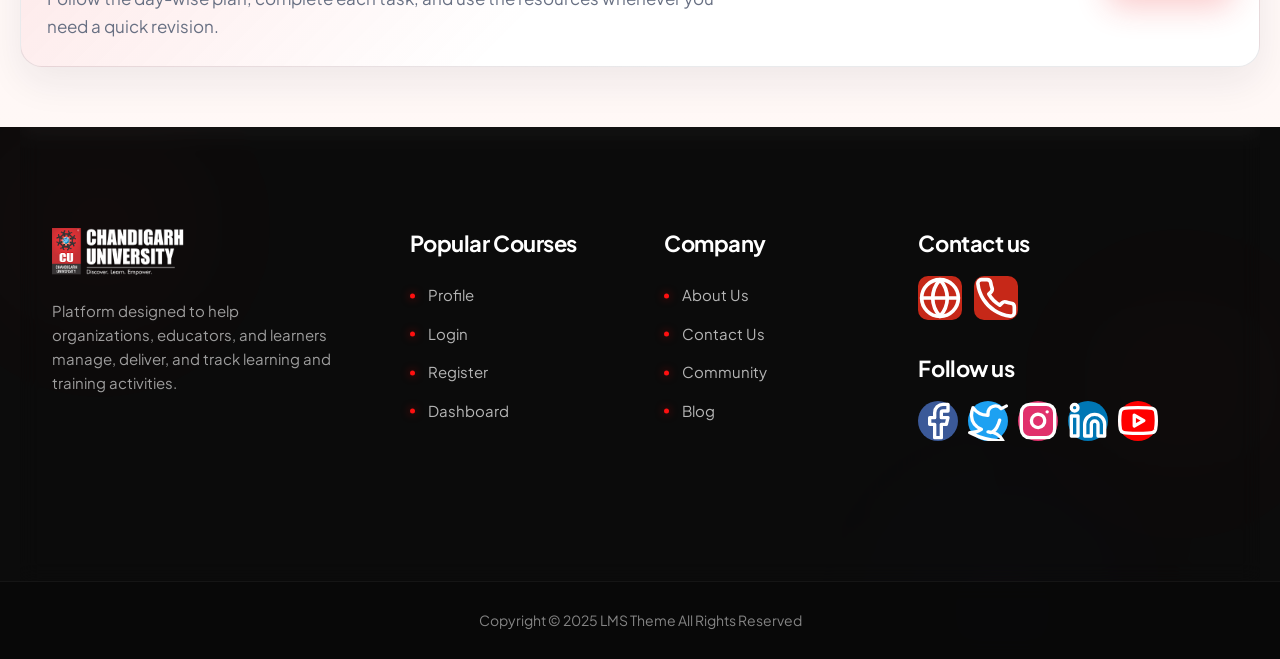
==== commit 03a45302: "dj" ====
--- a/course-detail.html
+++ b/course-detail.html
@@ -10,8 +10,8 @@
       href="https://fonts.googleapis.com/css2?family=Plus+Jakarta+Sans:wght@400;500;600;700;800&amp;display=swap"
       rel="stylesheet"
     />
-    <link rel="stylesheet" href="index.css" />
-    <link rel="stylesheet" href="course-detail.css" />
+    <link rel="stylesheet" href="./css/index.css" />
+    <link rel="stylesheet" href="./css/course-detail.css" />
   </head>
   <body>
     <header class="course-header">
@@ -273,6 +273,6 @@
       </div>
     </footer>
 
-    <script src="course-detail.js"></script>
+    <script src="./js/course-detail.js"></script>
   </body>
 </html>
--- a/css/index.css
+++ b/css/index.css
@@ -0,0 +1,5575 @@
+:root {
+  --bg: #fffaf8;
+  --surface: #ffffff;
+  --text: #141c2d;
+  --muted: #6f7788;
+  --line: rgba(20, 28, 45, 0.08);
+  --brand: #ef2326;
+  --brand-dark: #db191c;
+  --brand-soft: rgba(239, 35, 38, 0.09);
+  --shadow-soft: 0 24px 60px rgba(227, 69, 66, 0.08);
+  --shadow-card: 0 20px 50px rgba(30, 35, 62, 0.08);
+  --shell: 1680px;
+  --font-body: 15px;
+  --font-body-lg: 16px;
+  --font-hero: clamp(2.3rem, 3vw, 3.2rem);
+  --font-section: clamp(1.7rem, 2vw, 2.15rem);
+}
+
+* {
+  box-sizing: border-box;
+}
+
+html {
+  scroll-behavior: smooth;
+}
+
+body {
+  margin: 0;
+  min-width: 320px;
+  font-family: "Plus Jakarta Sans", "Segoe UI", sans-serif;
+  font-size: var(--font-body);
+  line-height: 1.5;
+  color: var(--text);
+  background:
+    radial-gradient(circle at 12% 0%, rgba(239, 35, 38, 0.07), transparent 28%),
+    radial-gradient(circle at 100% 26%, rgba(239, 35, 38, 0.06), transparent 22%),
+    linear-gradient(180deg, #fffdfc 0%, #fff8f6 100%);
+  display: flex;
+  flex-direction: column;
+  overflow-x: hidden;
+}
+
+img {
+  display: block;
+  max-width: 100%;
+}
+
+a {
+  color: inherit;
+  text-decoration: none;
+}
+
+button {
+  padding: 0;
+  border: 0;
+  font: inherit;
+  color: inherit;
+  background: transparent;
+}
+
+svg {
+  width: 100%;
+  height: 100%;
+  fill: none;
+  stroke: currentColor;
+  stroke-width: 1.9;
+  stroke-linecap: round;
+  stroke-linejoin: round;
+}
+
+.shell {
+  width: min(calc(100% - 32px), var(--shell));
+  margin: 0 auto;
+}
+
+.page-shell {
+  padding: 16px 0 40px;
+  flex: 1;
+}
+
+.site-header {
+  position: sticky;
+  top: 18px;
+  z-index: 20;
+  padding: 8px 14px;
+  border: 1px solid rgba(255, 255, 255, 0.08);
+  border-radius: 18px;
+  background: rgba(239, 35, 38, 0.96);
+  backdrop-filter: blur(10px);
+  box-shadow: 0 16px 36px rgba(239, 35, 38, 0.24);
+}
+
+.navbar {
+  display: flex;
+  align-items: center;
+  justify-content: space-between;
+  gap: 20px;
+}
+
+.brand {
+  display: flex;
+  align-items: center;
+  flex-shrink: 0;
+  padding: 2px 0;
+}
+
+.brand__logo {
+  width: 132px;
+  height: auto;
+  object-fit: contain;
+}
+
+.navbar__links {
+  display: flex;
+  align-items: center;
+  justify-content: center;
+  flex: 1;
+  gap: 14px;
+}
+
+.nav-link {
+  position: relative;
+  padding: 10px 8px 12px;
+  font-size: 14px;
+  font-weight: 500;
+  color: rgba(255, 255, 255, 0.82);
+  transition: color 180ms ease;
+}
+
+.nav-link:hover,
+.nav-link.active {
+  color: #ffffff;
+}
+
+.nav-link.active::after {
+  content: "";
+  position: absolute;
+  left: 8px;
+  right: 8px;
+  bottom: 4px;
+  height: 2.5px;
+  border-radius: 999px;
+  background: rgba(255, 255, 255, 0.92);
+}
+
+.navbar__actions {
+  display: flex;
+  align-items: center;
+  gap: 8px;
+  flex-shrink: 0;
+}
+
+.menu-btn {
+  display: none;
+  position: relative;
+  width: 42px;
+  height: 42px;
+  align-items: center;
+  justify-content: center;
+  border-radius: 14px;
+  border: 1px solid rgba(255, 255, 255, 0.14);
+  background: rgba(255, 255, 255, 0.08);
+  cursor: pointer;
+  transition:
+    transform 180ms ease,
+    box-shadow 180ms ease,
+    background-color 180ms ease;
+}
+
+.menu-btn span {
+  position: absolute;
+  width: 18px;
+  height: 2px;
+  border-radius: 999px;
+  background: #ffffff;
+  transition:
+    transform 180ms ease,
+    opacity 180ms ease;
+}
+
+.menu-btn span:nth-child(1) {
+  transform: translateY(-6px);
+}
+
+.menu-btn span:nth-child(3) {
+  transform: translateY(6px);
+}
+
+.site-header.is-open .menu-btn span:nth-child(1) {
+  transform: rotate(45deg);
+}
+
+.site-header.is-open .menu-btn span:nth-child(2) {
+  opacity: 0;
+}
+
+.site-header.is-open .menu-btn span:nth-child(3) {
+  transform: rotate(-45deg);
+}
+
+.circle-btn,
+.profile-btn,
+.chevron-btn,
+.slider-btn {
+  display: inline-flex;
+  align-items: center;
+  justify-content: center;
+  cursor: pointer;
+  transition:
+    transform 180ms ease,
+    box-shadow 180ms ease,
+    border-color 180ms ease,
+    background-color 180ms ease;
+}
+
+.circle-btn,
+.slider-btn {
+  width: 38px;
+  height: 38px;
+  border: 1px solid rgba(255, 255, 255, 0.12);
+  border-radius: 999px;
+  color: #fff;
+  background: rgba(255, 255, 255, 0.08);
+}
+
+.circle-btn svg,
+.slider-btn svg,
+.chevron-btn svg {
+  width: 16px;
+  height: 16px;
+}
+
+.navbar__actions .circle-btn {
+  color: #fff;
+  background: rgba(255, 255, 255, 0.08);
+  border-color: rgba(255, 255, 255, 0.12);
+}
+
+.circle-btn:hover,
+.slider-btn:hover,
+.profile-btn:hover,
+.chevron-btn:hover {
+  transform: translateY(-1px);
+  box-shadow: var(--shadow-soft);
+}
+
+.notification-btn {
+  position: relative;
+}
+
+.notification-badge {
+  position: absolute;
+  top: -3px;
+  right: -3px;
+  width: 20px;
+  height: 20px;
+  border-radius: 999px;
+  display: inline-flex;
+  align-items: center;
+  justify-content: center;
+  background: var(--brand);
+  color: #fff;
+  font-size: 11px;
+  font-weight: 700;
+  border: 2px solid #fff;
+}
+
+.profile-btn {
+  width: 38px;
+  height: 38px;
+  border-radius: 999px;
+  background: #343847;
+  border: 1px solid rgba(20, 28, 45, 0.08);
+  color: #fff;
+  font-size: 14px;
+  font-weight: 700;
+}
+
+.chevron-btn {
+  width: 22px;
+  height: 22px;
+  color: rgba(255, 255, 255, 0.7);
+}
+
+/* Profile Dropdown Menu */
+.profile-dropdown {
+  position: relative;
+  display: flex;
+  align-items: center;
+  gap: 2px;
+}
+
+.profile-dropdown.is-active .chevron-btn {
+  transform: rotate(180deg);
+}
+
+.profile-menu {
+  position: absolute;
+  top: calc(100% + 14px);
+  right: -4px;
+  width: 220px;
+  background: rgba(220, 28, 32, 0.98);
+  backdrop-filter: blur(16px);
+  border: 1px solid rgba(255, 255, 255, 0.12);
+  border-radius: 14px;
+  box-shadow: 0 16px 40px rgba(180, 20, 24, 0.25);
+  padding: 8px 0;
+  opacity: 0;
+  visibility: hidden;
+  transform: translateY(-8px);
+  transition: all 220ms cubic-bezier(0.4, 0, 0.2, 1);
+  z-index: 1000;
+}
+
+.profile-dropdown.is-active .profile-menu {
+  opacity: 1;
+  visibility: visible;
+  transform: translateY(0);
+}
+
+.profile-menu-item {
+  display: block;
+  width: 100%;
+  padding: 12px 20px;
+  color: rgba(255, 255, 255, 0.9);
+  font-size: 14px;
+  font-weight: 500;
+  text-align: left;
+  transition: all 180ms ease;
+  cursor: pointer;
+}
+
+.profile-menu-item:hover {
+  background: rgba(255, 255, 255, 0.12);
+  color: #ffffff;
+  padding-left: 22px;
+}
+
+.profile-menu-divider {
+  height: 1px;
+  background: rgba(255, 255, 255, 0.1);
+  margin: 8px 0;
+}
+
+.hero {
+  position: relative;
+  display: grid;
+  grid-template-columns: minmax(0, 1.04fr) minmax(560px, 0.96fr);
+  align-items: start;
+  gap: 18px;
+  min-height: 560px;
+  margin-top: 10px;
+  padding: 28px 32px 10px;
+  border-radius: 0 0 30px 30px;
+  overflow: hidden;
+}
+
+.hero::before {
+  content: "";
+  position: absolute;
+  inset: 0;
+  border-radius: 30px;
+  background:
+    radial-gradient(circle at 64% 25%, rgba(239, 35, 38, 0.05), transparent 24%),
+    radial-gradient(circle at 84% 55%, rgba(239, 35, 38, 0.06), transparent 24%);
+  pointer-events: none;
+}
+
+.hero__content,
+.hero__visual {
+  position: relative;
+  z-index: 1;
+}
+
+.hero__content {
+  padding: 16px 0 8px 34px;
+}
+
+.hero__eyebrow {
+  display: inline-flex;
+  align-items: center;
+  gap: 12px;
+  padding: 10px 16px;
+  border-radius: 999px;
+  background: linear-gradient(180deg, #fff7f5 0%, #fff0ed 100%);
+  color: var(--brand);
+  font-size: 12px;
+  font-weight: 700;
+  text-transform: uppercase;
+  letter-spacing: 0.04em;
+}
+
+.hero__eyebrow-icon {
+  width: 24px;
+  height: 24px;
+}
+
+.hero__title {
+  max-width: 660px;
+  margin: 22px 0 16px;
+  font-size: var(--font-hero);
+  line-height: 1.12;
+  letter-spacing: 0;
+  font-weight: 800;
+}
+
+.hero__title span {
+  position: relative;
+  display: inline-block;
+  margin-top: 6px;
+  color: var(--brand);
+}
+
+.hero__title span::after {
+  content: "";
+  position: absolute;
+  left: 0;
+  right: -10px;
+  bottom: -8px;
+  height: 12px;
+  background: url("data:image/svg+xml,%3Csvg xmlns='http://www.w3.org/2000/svg' width='215' height='18' viewBox='0 0 215 18' fill='none'%3E%3Cpath d='M2 14.735C48.747 6.477 100.772 2.536 213 13.503' stroke='%23EF2326' stroke-width='4' stroke-linecap='round'/%3E%3Cpath d='M40 16C59.169 10.416 76.026 8.401 96.5 7.5' stroke='%23EF2326' stroke-width='4' stroke-linecap='round'/%3E%3C/svg%3E")
+    left center / 100% 100% no-repeat;
+}
+
+.hero__description {
+  max-width: 600px;
+  margin: 0;
+  color: var(--muted);
+  font-size: var(--font-body-lg);
+  line-height: 1.58;
+}
+
+.hero__actions {
+  display: flex;
+  align-items: center;
+  gap: 16px;
+  margin-top: 22px;
+}
+
+.primary-btn,
+.secondary-btn {
+  display: inline-flex;
+  align-items: center;
+  justify-content: center;
+  gap: 14px;
+  min-width: 190px;
+  min-height: 52px;
+  padding: 12px 18px 12px 20px;
+  border-radius: 15px;
+  font-size: 15px;
+  font-weight: 700;
+  box-shadow: var(--shadow-soft);
+}
+
+.primary-btn {
+  color: #fff;
+  background: linear-gradient(180deg, var(--brand) 0%, var(--brand-dark) 100%);
+}
+
+.secondary-btn {
+  color: #1c2436;
+  background: #fff;
+  border: 1px solid rgba(20, 28, 45, 0.1);
+}
+
+.btn-icon {
+  display: inline-flex;
+  align-items: center;
+  justify-content: center;
+  width: 26px;
+  height: 26px;
+  border-radius: 999px;
+  background: rgba(255, 255, 255, 0.18);
+}
+
+.btn-icon svg {
+  width: 16px;
+  height: 16px;
+}
+
+.btn-icon--light {
+  background: rgba(20, 28, 45, 0.05);
+}
+
+.feature-list {
+  display: grid;
+  grid-template-columns: repeat(4, minmax(0, 1fr));
+  width: min(100%, 860px);
+  gap: 18px;
+  margin-top: 30px;
+  padding-right: 0;
+}
+
+.feature-item {
+  display: flex;
+  align-items: flex-start;
+  gap: 12px;
+  padding-right: 0;
+}
+
+.feature-icon {
+  display: inline-flex;
+  align-items: center;
+  justify-content: center;
+  width: 44px;
+  height: 44px;
+  border-radius: 999px;
+  flex-shrink: 0;
+}
+
+.feature-icon svg {
+  width: 22px;
+  height: 22px;
+}
+
+.feature-icon--red {
+  color: #ef4444;
+  background: #fff1f0;
+}
+
+.feature-icon--amber {
+  color: #ff8d0a;
+  background: #fff4e8;
+}
+
+.feature-icon--orange {
+  color: #ff6441;
+  background: #fff0ea;
+}
+
+.feature-icon--rose {
+  color: #ef2326;
+  background: #ffecee;
+}
+
+.feature-item strong {
+  display: block;
+  margin-top: 2px;
+  font-size: 15px;
+  font-weight: 700;
+}
+
+.feature-item span:last-child {
+  display: block;
+  margin-top: 5px;
+  color: var(--muted);
+  font-size: 13px;
+  line-height: 1.45;
+}
+
+.hero__visual {
+  min-height: 500px;
+}
+
+.hero__shape {
+  position: absolute;
+  pointer-events: none;
+}
+
+.hero__shape--main {
+  right: 96px;
+  top: 88px;
+  width: 470px;
+  height: 258px;
+  border-radius: 45% 55% 42% 58% / 38% 44% 56% 62%;
+  background: linear-gradient(180deg, #ff2d2f 0%, #e30f13 100%);
+}
+
+.hero__shape--soft {
+  top: -8px;
+  right: -14px;
+  width: 520px;
+  height: 500px;
+  border-radius: 50%;
+  background: radial-gradient(circle, rgba(239, 35, 38, 0.07) 0%, rgba(239, 35, 38, 0.02) 54%, transparent 72%);
+}
+
+.hero__dots {
+  position: absolute;
+  width: 110px;
+  height: 84px;
+  background-image: radial-gradient(circle, rgba(239, 35, 38, 0.2) 1.7px, transparent 1.7px);
+  background-size: 18px 18px;
+  opacity: 0.7;
+}
+
+.hero__dots--left {
+  left: 28px;
+  top: 232px;
+}
+
+.hero__dots--right {
+  right: 36px;
+  top: 22px;
+}
+
+.hero__image {
+  position: absolute;
+  right: 78px;
+  top: -12px;
+  width: min(500px, 100%);
+  z-index: 2;
+}
+
+.floating-card,
+.announcement-card {
+  position: absolute;
+  background: rgba(255, 255, 255, 0.95);
+  border: 1px solid rgba(20, 28, 45, 0.05);
+  box-shadow: var(--shadow-card);
+  backdrop-filter: blur(10px);
+}
+
+.floating-card {
+  display: flex;
+  align-items: flex-start;
+  gap: 14px;
+  width: 178px;
+  padding: 18px 16px;
+  border-radius: 24px;
+  z-index: 3;
+}
+
+.floating-card--top {
+  top: 60px;
+  right: 6px;
+}
+
+.floating-card--middle {
+  top: 216px;
+  right: 2px;
+}
+
+.floating-card__icon,
+.announcement-card__icon {
+  display: inline-flex;
+  align-items: center;
+  justify-content: center;
+  flex-shrink: 0;
+  border-radius: 18px;
+}
+
+.floating-card__icon {
+  width: 54px;
+  height: 54px;
+}
+
+.floating-card__icon svg,
+.announcement-card__icon svg {
+  width: 25px;
+  height: 25px;
+}
+
+.floating-card__icon--rose {
+  color: #ef2326;
+  background: #fff0ef;
+}
+
+.floating-card__icon--amber {
+  color: #ff980f;
+  background: #fff5e9;
+}
+
+.floating-card strong,
+.announcement-card__content strong {
+  display: block;
+  font-size: 13px;
+  font-weight: 700;
+}
+
+.floating-card__count {
+  display: block;
+  margin-top: 8px;
+  font-size: 18px;
+  line-height: 1;
+  font-weight: 700;
+}
+
+.floating-card small {
+  display: block;
+  margin-top: 7px;
+  font-size: 12px;
+  color: var(--muted);
+}
+
+.announcement-card {
+  left: 26px;
+  bottom: 6px;
+  display: flex;
+  gap: 18px;
+  width: 390px;
+  padding: 22px 22px 20px;
+  border-radius: 26px;
+  z-index: 3;
+}
+
+.announcement-card__icon {
+  width: 50px;
+  height: 50px;
+  color: var(--brand);
+  background: #fff0ef;
+}
+
+.announcement-card__content p {
+  margin: 8px 0 12px;
+  color: var(--muted);
+  font-size: 14px;
+  line-height: 1.5;
+}
+
+.announcement-card__content a {
+  color: var(--brand);
+  font-size: 14px;
+  font-weight: 700;
+}
+
+.announcement-card__arrow {
+  display: none;
+  align-items: center;
+  justify-content: center;
+  width: 34px;
+  height: 34px;
+  margin-left: auto;
+  color: #1d2230;
+  flex-shrink: 0;
+}
+
+.announcement-card__arrow svg {
+  width: 18px;
+  height: 18px;
+}
+
+@media (min-width: 1381px) {
+  .hero {
+    grid-template-columns: minmax(0, 0.88fr) minmax(760px, 1.12fr);
+    min-height: 680px;
+    padding-bottom: 34px;
+  }
+
+  .hero__visual {
+    min-height: 620px;
+  }
+
+  .hero__shape--main {
+    top: 116px;
+    right: 250px;
+    width: 470px;
+    height: 270px;
+  }
+
+  .hero__shape--soft {
+    top: 0;
+    right: 34px;
+    width: 560px;
+    height: 560px;
+  }
+
+  .hero__dots--left {
+    left: -54px;
+    top: 286px;
+  }
+
+  .hero__dots--right {
+    right: 74px;
+    top: 52px;
+  }
+
+  .hero__image {
+    top: -38px;
+    right: 88px;
+    width: min(980px, calc(100% - 88px));
+  }
+
+  .floating-card {
+    width: 288px;
+    min-height: 156px;
+    gap: 22px;
+    padding: 30px 28px 28px;
+    border-radius: 24px;
+  }
+
+  .floating-card--top {
+    top: 84px;
+    right: 0;
+  }
+
+  .floating-card--middle {
+    top: 318px;
+    right: 0;
+  }
+
+  .floating-card__icon {
+    width: 64px;
+    height: 64px;
+  }
+
+  .floating-card__icon svg {
+    width: 30px;
+    height: 30px;
+  }
+
+  .floating-card strong {
+    font-size: 20px;
+    line-height: 1.2;
+  }
+
+  .floating-card__count {
+    margin-top: 18px;
+    font-size: 34px;
+  }
+
+  .floating-card small {
+    margin-top: 10px;
+    font-size: 16px;
+  }
+
+  .announcement-card {
+    left: 158px;
+    bottom: 88px;
+    width: 430px;
+    gap: 20px;
+    padding: 22px 24px;
+    border-radius: 20px;
+  }
+
+  .announcement-card__icon {
+    width: 60px;
+    height: 60px;
+    border-radius: 18px;
+  }
+
+  .announcement-card__icon svg {
+    width: 28px;
+    height: 28px;
+  }
+
+  .announcement-card__content strong {
+    font-size: 16px;
+  }
+
+  .announcement-card__content p {
+    margin: 8px 0 18px;
+    font-size: 14px;
+  }
+
+  .announcement-card__content a {
+    display: inline-flex;
+    align-items: center;
+    gap: 18px;
+    color: var(--brand);
+    font-size: 14px;
+    font-weight: 800;
+  }
+
+  .announcement-card__content a::after {
+    content: "→";
+    font-size: 24px;
+    line-height: 1;
+  }
+}
+
+.courses-section {
+  margin-top: 16px;
+  padding: 20px 16px 16px;
+  border-radius: 24px;
+  background: #fff;
+  box-shadow: 0 14px 34px rgba(30, 35, 62, 0.05);
+  border: 1px solid rgba(20, 28, 45, 0.05);
+  overflow: hidden;
+}
+
+.section-header {
+  display: flex;
+  align-items: center;
+  justify-content: space-between;
+  gap: 24px;
+  margin-bottom: 18px;
+  padding: 0 4px;
+}
+
+.section-header h2 {
+  margin: 0;
+  font-size: var(--font-section);
+  line-height: 1.15;
+  font-weight: 800;
+  letter-spacing: 0;
+}
+
+.section-header p {
+  margin: 6px 0 0;
+  color: var(--muted);
+  font-size: 14px;
+}
+
+.section-header__actions {
+  display: flex;
+  align-items: center;
+  gap: 12px;
+}
+
+.slider-btn--light {
+  color: var(--text);
+  background: #fff;
+  border-color: rgba(20, 28, 45, 0.12);
+  box-shadow: 0 10px 24px rgba(20, 28, 45, 0.08);
+}
+
+.slider-btn--brand {
+  color: #fff;
+  background: linear-gradient(180deg, var(--brand) 0%, var(--brand-dark) 100%);
+  border-color: transparent;
+}
+
+.course-grid {
+  display: block;
+  width: 100%;
+  min-width: 0;
+  padding: 2px 2px 12px;
+  overflow: hidden;
+}
+
+.course-grid.owl-loaded {
+  display: block;
+}
+
+.course-grid:not(.owl-loaded) {
+  display: flex;
+  gap: 14px;
+  overflow-x: auto;
+}
+
+.course-grid .owl-stage {
+  display: flex;
+  align-items: stretch;
+}
+
+.course-grid .owl-item {
+  display: flex;
+}
+
+.course-grid .owl-item .course-card {
+  width: 100%;
+  height: 100%;
+}
+
+.course-card {
+  display: grid;
+  flex: 0 0 285px;
+  grid-template-columns: 82px minmax(0, 1fr);
+  grid-template-areas:
+    "icon title"
+    "enrolled enrolled"
+    "progress progress";
+  align-items: start;
+  column-gap: 16px;
+  row-gap: 10px;
+  padding: 18px 20px 16px;
+  border-radius: 18px;
+  background: linear-gradient(180deg, #ffffff 0%, #fff9f9 100%);
+  border: 1px solid rgba(20, 28, 45, 0.06);
+  box-shadow: 0 16px 36px rgba(20, 28, 45, 0.08);
+  transition:
+    transform 220ms ease,
+    box-shadow 220ms ease,
+    filter 220ms ease,
+    opacity 220ms ease,
+    border-color 220ms ease;
+  outline: none;
+  position: relative;
+  overflow: hidden;
+  cursor: pointer;
+}
+
+.course-card::before {
+  content: "";
+  position: absolute;
+  inset: auto 0 0 0;
+  border-radius: inherit;
+  background: rgba(222, 34, 34, 0.12);
+  height: 0;
+  transition: height 260ms ease;
+  z-index: 0;
+  pointer-events: none;
+}
+
+.course-card > * {
+  position: relative;
+  z-index: 1;
+}
+
+.course-card__icon {
+  grid-area: icon;
+  display: inline-flex;
+  align-items: center;
+  justify-content: center;
+  width: 74px;
+  height: 74px;
+  border-radius: 18px;
+  margin-bottom: 0;
+  transition: transform 220ms ease, box-shadow 220ms ease;
+}
+
+.course-card__icon svg {
+  width: 30px;
+  height: 30px;
+}
+
+.course-card h3 {
+  grid-area: title;
+  margin: 0;
+  min-height: 0;
+  padding-top: 4px;
+  font-size: 14px;
+  line-height: 1.35;
+  font-weight: 800;
+  letter-spacing: 0;
+}
+
+.course-card p {
+  grid-area: enrolled;
+  margin: 0;
+  color: #252d3d;
+  font-size: 13px;
+  font-weight: 600;
+}
+
+.progress {
+  grid-area: progress;
+  display: grid;
+  gap: 9px;
+}
+
+.progress__track {
+  position: relative;
+  height: 4px;
+  border-radius: 999px;
+  background: #eceef4;
+  overflow: hidden;
+}
+
+.progress__track span {
+  display: block;
+  height: 100%;
+  border-radius: inherit;
+  transition: width 220ms ease, transform 220ms ease;
+}
+
+.progress strong {
+  display: block;
+  font-size: 13px;
+  font-weight: 700;
+  text-align: right;
+  background: transparent;
+}
+
+.course-card--violet .course-card__icon {
+  color: #7b30df;
+  background: #f4ecff;
+}
+
+.course-card--violet .progress__track span,
+.course-card--violet .progress strong {
+  color: #7b30df;
+}
+
+.course-card--violet .progress__track span {
+  background: #7b30df;
+}
+
+.course-card--blue .course-card__icon {
+  color: #2a6fff;
+  background: #edf4ff;
+}
+
+.course-card--blue .progress__track span,
+.course-card--blue .progress strong {
+  color: #2a6fff;
+}
+
+.course-card--blue .progress__track span {
+  background: #2a6fff;
+}
+
+.course-card--pink .course-card__icon {
+  color: #e73b88;
+  background: #ffeff7;
+}
+
+.course-card--pink .progress__track span,
+.course-card--pink .progress strong {
+  color: #e73b88;
+}
+
+.course-card--pink .progress__track span {
+  background: #e73b88;
+}
+
+.course-card--green .course-card__icon {
+  color: #1f9c47;
+  background: #edf9f1;
+}
+
+.course-card--green .progress__track span,
+.course-card--green .progress strong {
+  color: #1f9c47;
+}
+
+.course-card--green .progress__track span {
+  background: #1f9c47;
+}
+
+.course-card--orange .course-card__icon {
+  color: #f97316;
+  background: #fff2e8;
+}
+
+.course-card--orange .progress__track span,
+.course-card--orange .progress strong {
+  color: #f97316;
+}
+
+.course-card--orange .progress__track span {
+  background: #f97316;
+}
+
+.course-card--teal .course-card__icon {
+  color: #0d9488;
+  background: #e8fbf8;
+}
+
+.course-card--teal .progress__track span,
+.course-card--teal .progress strong {
+  color: #0d9488;
+}
+
+.course-card--teal .progress__track span {
+  background: #0d9488;
+}
+
+.page-anchor {
+  height: 1px;
+}
+
+.discover-section {
+  margin-top: 26px;
+  padding: 22px 6px 18px;
+}
+
+.discover-header {
+  display: flex;
+  align-items: flex-start;
+  justify-content: space-between;
+  gap: 24px;
+  margin-bottom: 26px;
+}
+
+.discover-header__copy {
+  max-width: 420px;
+}
+
+.discover-header__eyebrow {
+  display: inline-block;
+  margin-bottom: 8px;
+  color: var(--brand);
+  font-size: 14px;
+  font-weight: 800;
+}
+
+.discover-header h2 {
+  margin: 0;
+  font-size: clamp(2.1rem, 3vw, 3rem);
+  line-height: 1.08;
+  color: #26235f;
+}
+
+.discover-header p {
+  margin: 12px 0 0;
+  color: #8a8f9b;
+  font-size: 16px;
+}
+
+.discover-toolbar {
+  display: flex;
+  flex-wrap: wrap;
+  justify-content: flex-end;
+  gap: 18px;
+}
+
+.toolbar-field {
+  display: inline-flex;
+  align-items: center;
+  gap: 10px;
+  min-height: 44px;
+  padding: 0 16px;
+  border: 1px solid rgba(20, 28, 45, 0.18);
+  border-radius: 14px;
+  background: #fff;
+  box-shadow: 0 8px 22px rgba(30, 35, 62, 0.04);
+}
+
+.toolbar-field svg {
+  width: 16px;
+  height: 16px;
+  color: #9aa0ad;
+  flex-shrink: 0;
+}
+
+.toolbar-field input,
+.toolbar-field select {
+  width: 100%;
+  border: 0;
+  outline: 0;
+  font: inherit;
+  color: #5a6070;
+  background: transparent;
+  appearance: none;
+}
+
+.toolbar-field--search {
+  width: 200px;
+}
+
+.toolbar-field--select {
+  position: relative;
+  min-width: 115px;
+  padding-right: 38px;
+}
+
+.toolbar-field--select::after {
+  content: "";
+  position: absolute;
+  right: 16px;
+  top: 50%;
+  width: 8px;
+  height: 8px;
+  border-right: 1.8px solid #9aa0ad;
+  border-bottom: 1.8px solid #9aa0ad;
+  transform: translateY(-65%) rotate(45deg);
+  pointer-events: none;
+}
+
+.toolbar-field--wide {
+  min-width: 200px;
+}
+
+.discover-grid {
+  display: grid;
+  grid-template-columns: repeat(4, minmax(0, 1fr));
+  gap: 12px;
+}
+
+.discover-card, .mooc-card {
+  overflow: hidden;
+  border-radius: 10px;
+  background: linear-gradient(180deg, #ffffff 0%, #fffdfd 100%);
+  border: 1px solid rgba(20, 28, 45, 0.08);
+  box-shadow: 0 8px 18px rgba(30, 35, 62, 0.05);
+  transition:
+    transform 220ms ease,
+    box-shadow 220ms ease,
+    filter 220ms ease,
+    opacity 220ms ease,
+    border-color 220ms ease;
+  outline: none;
+  cursor: pointer;
+}
+
+.discover-card__image {
+  width: 100%;
+  aspect-ratio: 2.55 / 1;
+  object-fit: cover;
+  transition: transform 280ms ease, filter 220ms ease;
+}
+
+.discover-card__body {
+  padding: 7px 11px 8px;
+}
+
+.discover-card__meta {
+  display: flex;
+  align-items: center;
+  justify-content: space-between;
+  gap: 12px;
+  margin-bottom: 4px;
+}
+
+.discover-card__meta span:first-child {
+  color: var(--brand);
+  font-size: 10px;
+  font-weight: 800;
+  text-transform: uppercase;
+}
+
+.discover-card__badge {
+  display: inline-flex;
+  align-items: center;
+  justify-content: center;
+  min-width: 30px;
+  height: 18px;
+  padding: 0 6px;
+  border-radius: 999px;
+  border: 1px solid #73c88e;
+  color: #28a354;
+  font-size: 9px;
+  font-weight: 800;
+}
+
+.discover-card h3, .mooc-card h3 {
+  margin: 0;
+  font-size: 12px;
+  line-height: 1.25;
+  font-weight: 800;
+  color: #30343f;
+}
+
+.discover-card__footer {
+  display: flex;
+  align-items: center;
+  justify-content: space-between;
+  gap: 16px;
+  padding: 7px 11px 8px;
+  border-top: 1px solid rgba(20, 28, 45, 0.08);
+}
+
+.discover-card__stats {
+  display: flex;
+  flex-wrap: wrap;
+  gap: 4px 10px;
+  color: #8a8f9b;
+  font-size: 10.5px;
+}
+
+.discover-card__stats span {
+  display: inline-flex;
+  align-items: center;
+  gap: 6px;
+}
+
+.discover-card__stats svg {
+  width: 12px;
+  height: 12px;
+}
+
+.discover-card__avatar {
+  width: 21px;
+  height: 21px;
+  border-radius: 999px;
+  object-fit: cover;
+  flex-shrink: 0;
+}
+
+.home-page .discover-grid .discover-card:nth-child(n + 5) {
+  display: none;
+}
+
+.discover-more {
+  display: flex;
+  justify-content: center;
+  margin-top: 22px;
+}
+
+.view-more-btn {
+  position: relative;
+  display: inline-flex;
+  align-items: center;
+  justify-content: center;
+  min-height: 44px;
+  padding: 0 24px;
+  border-radius: 999px;
+  color: #fff;
+  background: linear-gradient(180deg, var(--brand), var(--brand-dark));
+  box-shadow: 0 12px 26px rgba(239, 35, 38, 0.2);
+  font-size: 14px;
+  font-weight: 800;
+  transition:
+    transform 180ms ease,
+    box-shadow 180ms ease;
+}
+
+.view-more-btn::after {
+  content: ">>";
+  display: inline-block;
+  margin-left: 10px;
+  opacity: 0.8;
+  transform: translateX(-4px);
+  transition: transform 180ms ease, opacity 180ms ease;
+}
+
+.view-more-btn:hover,
+.view-more-btn:focus-visible {
+  transform: translateY(-1px);
+  box-shadow: 0 16px 32px rgba(239, 35, 38, 0.26);
+  outline: none;
+}
+
+.view-more-btn:hover::after,
+.view-more-btn:focus-visible::after {
+  transform: translateX(2px);
+  opacity: 1;
+}
+
+@keyframes viewMoreGlow {
+  0%, 100% {
+    background-position: 0% 50%;
+  }
+  50% {
+    background-position: 100% 50%;
+  }
+}
+
+.view-more-btn {
+  background-size: 200% 100%;
+  animation: viewMoreGlow 6s ease infinite;
+}
+
+.mycourses-shell {
+  padding-top: 28px;
+}
+
+.mycourses-hero {
+  display: grid;
+  grid-template-columns: minmax(0, 1fr) minmax(360px, 0.52fr);
+  gap: 24px;
+  align-items: stretch;
+  padding: 28px;
+  border: 1px solid rgba(20, 28, 45, 0.06);
+  border-radius: 24px;
+  background:
+    linear-gradient(135deg, rgba(239, 35, 38, 0.1), transparent 44%),
+    #ffffff;
+  box-shadow: 0 16px 38px rgba(30, 35, 62, 0.06);
+}
+
+.mycourses-hero__copy {
+  display: flex;
+  flex-direction: column;
+  justify-content: center;
+  min-width: 0;
+}
+
+.mycourses-hero h1 {
+  margin: 10px 0 10px;
+  color: #26235f;
+  font-size: clamp(2.1rem, 4vw, 4rem);
+  line-height: 1.04;
+  font-weight: 800;
+}
+
+.mycourses-hero p {
+  max-width: 680px;
+  margin: 0;
+  color: var(--muted);
+  font-size: 16px;
+  line-height: 1.62;
+}
+
+.mycourses-summary {
+  display: grid;
+  grid-template-columns: repeat(3, minmax(0, 1fr));
+  gap: 12px;
+  align-content: center;
+}
+
+.mycourses-summary div {
+  min-height: 112px;
+  padding: 18px;
+  border: 1px solid rgba(239, 35, 38, 0.1);
+  border-radius: 18px;
+  background: #fff8f7;
+}
+
+.mycourses-summary span {
+  display: block;
+  color: var(--muted);
+  font-size: 12px;
+  font-weight: 800;
+  text-transform: uppercase;
+}
+
+.mycourses-summary strong {
+  display: block;
+  margin-top: 16px;
+  color: var(--brand);
+  font-size: 2rem;
+  line-height: 1;
+  font-weight: 800;
+}
+
+.mycourses-page-section {
+  margin-top: 24px;
+  padding: 20px;
+  border: 1px solid rgba(20, 28, 45, 0.06);
+  border-radius: 24px;
+  background: rgba(255, 255, 255, 0.72);
+  box-shadow: 0 14px 34px rgba(30, 35, 62, 0.05);
+}
+
+.mycourses-list-header {
+  margin-bottom: 18px;
+}
+
+.mycourses-page .discover-toolbar {
+  padding: 8px;
+  border: 1px solid rgba(20, 28, 45, 0.07);
+  border-radius: 16px;
+  background: rgba(255, 255, 255, 0.8);
+}
+
+.mycourses-page .toolbar-field {
+  min-height: 40px;
+  border-radius: 12px;
+  box-shadow: none;
+}
+
+.mycourses-page .discover-header h2 {
+  font-size: clamp(1.6rem, 2.2vw, 2.1rem);
+}
+
+.mycourses-grid {
+  grid-template-columns: repeat(auto-fit, minmax(240px, 1fr));
+}
+
+.mycourses-page .discover-card {
+  border-color: rgba(20, 28, 45, 0.07);
+  background: #ffffff;
+}
+
+.mycourses-page .discover-card__image {
+  aspect-ratio: 2.35 / 1;
+}
+
+.mycourses-page .discover-card h3 {
+  font-size: 13px;
+}
+
+.course-workspace {
+  margin-top: 28px;
+  padding: 24px;
+  border: 1px solid rgba(20, 28, 45, 0.06);
+  border-radius: 24px;
+  background: rgba(255, 255, 255, 0.78);
+  box-shadow: 0 16px 38px rgba(30, 35, 62, 0.06);
+}
+
+.course-workspace__top {
+  display: flex;
+  align-items: flex-start;
+  justify-content: space-between;
+  gap: 24px;
+  margin-bottom: 18px;
+}
+
+.course-workspace__kicker {
+  display: inline-flex;
+  color: var(--brand);
+  font-size: 12px;
+  font-weight: 800;
+  text-transform: uppercase;
+}
+
+.course-workspace h1 {
+  margin: 8px 0 8px;
+  color: #191b30;
+  font-size: clamp(2rem, 3.8vw, 3.4rem);
+  line-height: 1.05;
+  font-weight: 800;
+}
+
+.course-workspace p {
+  max-width: 620px;
+  margin: 0;
+  color: var(--muted);
+  font-size: 15px;
+}
+
+.course-workspace__back {
+  display: inline-flex;
+  align-items: center;
+  justify-content: center;
+  min-height: 40px;
+  padding: 0 16px;
+  border: 1px solid rgba(20, 28, 45, 0.08);
+  border-radius: 999px;
+  background: #ffffff;
+  color: #343b4c;
+  font-size: 13px;
+  font-weight: 800;
+  white-space: nowrap;
+}
+
+.course-metrics {
+  display: grid;
+  grid-template-columns: repeat(4, minmax(0, 1fr));
+  gap: 12px;
+  margin: 18px 0;
+}
+
+.course-metric {
+  padding: 16px;
+  border: 1px solid rgba(239, 35, 38, 0.1);
+  border-radius: 16px;
+  background: #fff8f7;
+}
+
+.course-metric span {
+  display: block;
+  color: var(--muted);
+  font-size: 11px;
+  font-weight: 800;
+  text-transform: uppercase;
+}
+
+.course-metric strong {
+  display: block;
+  margin-top: 10px;
+  color: var(--brand);
+  font-size: 1.65rem;
+  line-height: 1;
+  font-weight: 800;
+}
+
+.course-toolbar {
+  display: flex;
+  align-items: center;
+  justify-content: space-between;
+  gap: 16px;
+  margin: 20px 0 18px;
+  padding: 10px;
+  border: 1px solid rgba(20, 28, 45, 0.06);
+  border-radius: 18px;
+  background: #ffffff;
+}
+
+.course-search {
+  display: inline-flex;
+  align-items: center;
+  gap: 10px;
+  min-height: 40px;
+  width: min(100%, 360px);
+  padding: 0 14px;
+  border: 1px solid rgba(20, 28, 45, 0.1);
+  border-radius: 12px;
+  color: #8991a2;
+  background: #fbfbfc;
+}
+
+.course-search svg {
+  width: 16px;
+  height: 16px;
+  flex-shrink: 0;
+}
+
+.course-search input {
+  width: 100%;
+  border: 0;
+  outline: 0;
+  color: var(--text);
+  font: inherit;
+  background: transparent;
+}
+
+.course-filter-tabs {
+  display: flex;
+  flex-wrap: wrap;
+  justify-content: flex-end;
+  gap: 8px;
+}
+
+.course-filter-tabs button {
+  min-height: 38px;
+  padding: 0 13px;
+  border: 1px solid rgba(20, 28, 45, 0.08);
+  border-radius: 999px;
+  background: #ffffff;
+  color: #4b5567;
+  font-size: 12px;
+  font-weight: 800;
+  cursor: pointer;
+}
+
+.course-filter-tabs button.is-active {
+  color: #ffffff;
+  border-color: transparent;
+  background: var(--brand);
+}
+
+.mycourse-grid {
+  display: grid;
+  grid-template-columns: repeat(4, minmax(0, 1fr));
+  gap: 18px;
+}
+
+.mycourse-card {
+  overflow: hidden;
+  border: 1px solid rgba(20, 28, 45, 0.07);
+  border-radius: 24px;
+  background: #ffffff;
+  box-shadow: 0 12px 28px rgba(30, 35, 62, 0.06);
+  cursor: pointer;
+  transition:
+    transform 180ms ease,
+    box-shadow 180ms ease,
+    border-color 180ms ease;
+}
+
+.mycourse-card:hover,
+.mycourse-card:focus-visible {
+  transform: translateY(-4px);
+  border-color: rgba(239, 35, 38, 0.18);
+  box-shadow: 0 18px 34px rgba(30, 35, 62, 0.1);
+  outline: none;
+}
+
+.mycourse-card__image {
+  width: 100%;
+  aspect-ratio: 1.9 / 1;
+  object-fit: cover;
+  border-radius: 22px 22px 0 0;
+}
+
+.mycourse-card__body {
+  padding: 16px;
+}
+
+.mycourse-card__meta,
+.mycourse-card__footer {
+  display: flex;
+  align-items: center;
+  justify-content: space-between;
+  gap: 12px;
+}
+
+.mycourse-card__category {
+  color: var(--brand);
+  font-size: 10px;
+  font-weight: 800;
+  text-transform: uppercase;
+}
+
+.mycourse-card__progress-value {
+  color: #1f9c47;
+  font-size: 11px;
+  font-weight: 800;
+}
+
+.mycourse-card h3 {
+  min-height: 44px;
+  margin: 7px 0 12px;
+  color: #2f3442;
+  font-size: 15px;
+  line-height: 1.35;
+  font-weight: 800;
+}
+
+.mycourse-progress {
+  height: 5px;
+  overflow: hidden;
+  border-radius: 999px;
+  background: #eef0f5;
+}
+
+.mycourse-progress span {
+  display: block;
+  height: 100%;
+  border-radius: inherit;
+  background: linear-gradient(90deg, var(--brand), #ff8d0a);
+}
+
+.mycourse-card__footer {
+  margin-top: 12px;
+  color: var(--muted);
+  font-size: 12px;
+  font-weight: 700;
+}
+
+.mycourse-card__footer a {
+  display: inline-flex;
+  align-items: center;
+  justify-content: center;
+  min-height: 30px;
+  padding: 0 12px;
+  border-radius: 999px;
+  color: #ffffff;
+  background: var(--brand);
+  font-size: 11px;
+  font-weight: 800;
+}
+
+.course-card:hover,
+.course-card:focus-visible,
+.course-card:focus-within,
+.course-card:active {
+  transform: translateY(-8px);
+  border-color: rgba(239, 35, 38, 0.16);
+  box-shadow: 0 24px 48px rgba(30, 35, 62, 0.14);
+}
+
+.course-card:hover::before,
+.course-card:focus-visible::before,
+.course-card:focus-within::before,
+.course-card:active::before {
+  height: 100%;
+}
+
+.course-card:hover .course-card__icon,
+.course-card:focus-visible .course-card__icon,
+.course-card:focus-within .course-card__icon,
+.course-card:active .course-card__icon {
+  transform: translateY(-2px) scale(1.04);
+  box-shadow: 0 16px 32px rgba(30, 35, 62, 0.1);
+}
+
+.course-card:hover .progress__track span,
+.course-card:focus-visible .progress__track span,
+.course-card:focus-within .progress__track span,
+.course-card:active .progress__track span {
+  transform: scaleX(1.01);
+  transform-origin: left center;
+}
+
+.discover-card:hover,
+.discover-card:focus-visible,
+.discover-card:focus-within,
+.discover-card:active,
+.mooc-card:hover,
+.mooc-card:focus-visible,
+.mooc-card:focus-within,
+.mooc-card:active {
+  transform: translateY(-8px);
+  border-color: rgba(239, 35, 38, 0.16);
+  box-shadow: 0 26px 52px rgba(30, 35, 62, 0.14);
+}
+
+.discover-card:hover .discover-card__image,
+.discover-card:focus-visible .discover-card__image,
+.discover-card:focus-within .discover-card__image,
+.discover-card:active .discover-card__image {
+  transform: scale(1.04);
+}
+
+.benefits-section {
+  display: grid;
+  grid-template-columns: minmax(320px, 0.9fr) minmax(560px, 760px);
+  align-items: center;
+  justify-content: space-between;
+  gap: 42px;
+  margin-top: 44px;
+  padding: 36px 6px 18px;
+}
+
+.benefits-copy {
+  max-width: 640px;
+}
+
+.benefits-eyebrow {
+  display: inline-block;
+  margin-bottom: 10px;
+  color: var(--brand);
+  font-size: 14px;
+  font-weight: 800;
+}
+
+.benefits-copy h2 {
+  margin: 0;
+  max-width: 580px;
+  font-size: clamp(2.4rem, 4vw, 4rem);
+  line-height: 1.08;
+  color: #26235f;
+}
+
+.benefits-copy p {
+  max-width: 720px;
+  margin: 24px 0 0;
+  color: #707784;
+  font-size: clamp(1.1rem, 1.55vw, 1.45rem);
+  line-height: 1.55;
+}
+
+.benefits-actions {
+  display: flex;
+  flex-wrap: wrap;
+  gap: 16px;
+  margin-top: 32px;
+}
+
+.benefits-btn {
+  display: inline-flex;
+  align-items: center;
+  justify-content: center;
+  min-width: 176px;
+  min-height: 56px;
+  padding: 0 30px;
+  border-radius: 999px;
+  font-size: 16px;
+  font-weight: 700;
+  transition:
+    transform 180ms ease,
+    box-shadow 180ms ease,
+    opacity 180ms ease;
+}
+
+.benefits-btn:hover,
+.benefits-btn:focus-visible {
+  transform: translateY(-1px);
+}
+
+.benefits-btn--dark {
+  color: #fff;
+  background: #464646;
+  box-shadow: 0 14px 28px rgba(70, 70, 70, 0.2);
+}
+
+.benefits-btn--brand {
+  color: #fff;
+  background: #ff1010;
+  box-shadow: 0 14px 28px rgba(255, 16, 16, 0.24);
+}
+
+.benefits-grid {
+  display: grid;
+  grid-template-columns: repeat(2, minmax(0, 1fr));
+  gap: 20px;
+  width: 100%;
+  max-width: 760px;
+  justify-self: end;
+}
+
+.benefit-card {
+  min-height: 210px;
+  padding: 22px 24px 20px;
+  border: 1px solid transparent;
+  border-radius: 14px;
+  box-shadow: 0 12px 28px rgba(30, 35, 62, 0.05);
+}
+
+.benefit-card:nth-child(2),
+.benefit-card:nth-child(4) {
+  transform: translateY(-32px);
+}
+
+.benefit-card__icon {
+  display: inline-flex;
+  align-items: center;
+  justify-content: center;
+  width: 64px;
+  height: 64px;
+  border-radius: 999px;
+  margin-bottom: 18px;
+}
+
+.benefit-card__icon svg {
+  width: 26px;
+  height: 26px;
+}
+
+.benefit-card h3 {
+  margin: 0;
+  font-size: 15px;
+  line-height: 1.28;
+  font-weight: 800;
+  color: #3e4147;
+}
+
+.benefit-card p {
+  margin: 10px 0 0;
+  color: #7e8188;
+  font-size: 13px;
+  line-height: 1.5;
+}
+
+.benefit-card--mint {
+  background: #eafcf1;
+  border-color: #7ce9b1;
+}
+
+.benefit-card--mint .benefit-card__icon {
+  color: #fff;
+  background: #49d987;
+}
+
+.benefit-card--sand {
+  background: #fffaf0;
+  border-color: #f1c341;
+}
+
+.benefit-card--sand .benefit-card__icon {
+  color: #fff;
+  background: #ffd963;
+}
+
+.benefit-card--peach {
+  background: #fff5f2;
+  border-color: #ff8a68;
+}
+
+.benefit-card--peach .benefit-card__icon {
+  color: #fff;
+  background: #ff6430;
+}
+
+.benefit-card--lavender {
+  background: #f6f1ff;
+  border-color: #ccafff;
+}
+
+.benefit-card--lavender .benefit-card__icon {
+  color: #fff;
+  background: #9f83f1;
+}
+
+@media (max-width: 1380px) {
+  .navbar__links {
+    gap: 10px;
+  }
+
+  .nav-link {
+    font-size: 14px;
+  }
+
+  .hero {
+    grid-template-columns: minmax(0, 1fr);
+    gap: 22px;
+    padding: 38px 28px 30px;
+  }
+
+  .hero__content {
+    padding: 0;
+  }
+
+  .hero__visual {
+    min-height: 680px;
+  }
+
+  .hero__image {
+    right: 50%;
+    transform: translateX(50%);
+  }
+
+  .hero__shape--main {
+    left: 50%;
+    right: auto;
+    transform: translateX(-50%);
+  }
+
+  .hero__shape--soft {
+    right: 50%;
+    transform: translateX(50%);
+  }
+
+  .floating-card--top,
+  .floating-card--middle {
+    right: 34px;
+  }
+
+  .announcement-card {
+    left: 40px;
+  }
+
+  .course-grid {
+    grid-template-columns: repeat(2, minmax(0, 1fr));
+  }
+
+  .discover-grid {
+    grid-template-columns: repeat(3, minmax(0, 1fr));
+  }
+
+  .benefits-section {
+    grid-template-columns: minmax(0, 1fr);
+    gap: 28px;
+  }
+
+  .benefits-copy {
+    max-width: 100%;
+  }
+}
+
+@media (max-width: 1100px) {
+  .site-header {
+    position: static;
+  }
+
+  .navbar {
+    flex-wrap: wrap;
+    justify-content: space-between;
+  }
+
+  .brand {
+    width: auto;
+    justify-content: flex-start;
+  }
+
+  .navbar__links {
+    order: 3;
+    width: 100%;
+    flex-wrap: wrap;
+    justify-content: flex-start;
+    padding-top: 10px;
+  }
+
+  .navbar__actions {
+    order: 2;
+  }
+
+  .feature-list {
+    grid-template-columns: repeat(2, minmax(0, 1fr));
+    gap: 18px;
+    padding-right: 0;
+  }
+
+  .discover-header {
+    flex-direction: column;
+  }
+
+  .discover-toolbar {
+    width: 100%;
+    justify-content: flex-start;
+  }
+
+  .discover-grid {
+    grid-template-columns: repeat(2, minmax(0, 1fr));
+  }
+
+  .benefits-grid {
+    grid-template-columns: repeat(2, minmax(0, 1fr));
+  }
+}
+
+@media (max-width: 820px) {
+  body {
+    background:
+      radial-gradient(circle at 12% 0%, rgba(239, 35, 38, 0.07), transparent 28%),
+      radial-gradient(circle at 100% 26%, rgba(239, 35, 38, 0.06), transparent 22%),
+      linear-gradient(180deg, #fffdfc 0%, #fff8f6 100%);
+  }
+
+  .shell {
+    width: min(calc(100% - 28px), var(--shell));
+  }
+
+  .page-shell {
+    padding-top: 0;
+  }
+
+  .site-header {
+    display: block;
+    position: sticky;
+    top: 0;
+    padding: 10px;
+    border-radius: 0 0 16px 16px;
+  }
+
+  .navbar {
+    gap: 14px;
+  }
+
+  .brand {
+    padding: 2px 0;
+  }
+
+  .brand__logo {
+    width: 118px;
+  }
+
+  .menu-btn {
+    display: inline-flex;
+  }
+
+  .navbar__links {
+    display: none;
+    order: 3;
+    width: 100%;
+    flex-direction: column;
+    align-items: stretch;
+    gap: 8px;
+    padding: 16px 0 4px;
+  }
+
+  .site-header.is-open .navbar__links {
+    display: flex;
+  }
+
+  .nav-link {
+    padding: 12px 14px;
+    border-radius: 12px;
+    background: rgba(255, 255, 255, 0.06);
+  }
+
+  .nav-link.active::after {
+    display: none;
+  }
+
+  .nav-link.active {
+    background: rgba(255, 255, 255, 0.14);
+  }
+
+  .navbar__actions {
+    margin-left: auto;
+  }
+
+  .navbar__actions .circle-btn:first-child,
+  .chevron-btn {
+    display: none;
+  }
+
+  .hero {
+    margin-top: 0;
+    min-height: 0;
+    padding: 28px 0 10px;
+    grid-template-columns: minmax(0, 0.9fr) minmax(220px, 1fr);
+    gap: 8px 14px;
+    border-radius: 0;
+    overflow: hidden;
+  }
+
+  .hero__content,
+  .hero__visual {
+    display: contents;
+  }
+
+  .hero__eyebrow {
+    grid-column: 1;
+    align-self: start;
+    width: fit-content;
+    font-size: 12px;
+    padding: 12px 18px;
+    border-radius: 999px;
+  }
+
+  .hero__title {
+    grid-column: 1;
+    margin: 18px 0 14px;
+    font-size: clamp(2.45rem, 5.4vw, 3.6rem);
+    line-height: 1.12;
+  }
+
+  .hero__title span::after {
+    right: -8px;
+    bottom: -7px;
+    height: 11px;
+  }
+
+  .hero__description {
+    grid-column: 1;
+    max-width: 420px;
+    font-size: 20px;
+    line-height: 1.58;
+  }
+
+  .hero__actions {
+    grid-column: 1 / -1;
+    display: grid;
+    grid-template-columns: repeat(2, minmax(0, 220px));
+    align-items: stretch;
+    gap: 14px;
+    margin-top: 24px;
+  }
+
+  .feature-list {
+    grid-column: 1 / -1;
+    grid-template-columns: repeat(4, minmax(0, 1fr));
+    gap: 0;
+    width: 100%;
+    margin-top: 30px;
+    padding: 20px 10px 16px;
+    border-radius: 24px;
+    background: rgba(255, 255, 255, 0.95);
+    border: 1px solid rgba(20, 28, 45, 0.04);
+    box-shadow: 0 18px 40px rgba(30, 35, 62, 0.06);
+  }
+
+  .feature-item {
+    flex-direction: column;
+    align-items: center;
+    text-align: center;
+    gap: 10px;
+    min-width: 0;
+    padding: 0 14px 6px;
+  }
+
+  .feature-item:not(:last-child) {
+    border-right: 1px solid rgba(20, 28, 45, 0.06);
+  }
+
+  .feature-icon {
+    width: 60px;
+    height: 60px;
+  }
+
+  .feature-icon svg {
+    width: 28px;
+    height: 28px;
+  }
+
+  .feature-item strong {
+    font-size: 15px;
+    line-height: 1.25;
+  }
+
+  .feature-item span:last-child {
+    font-size: 14px;
+    line-height: 1.4;
+  }
+
+  .primary-btn,
+  .secondary-btn {
+    width: 100%;
+    min-width: 0;
+    min-height: 54px;
+    font-size: 16px;
+  }
+
+  .course-grid,
+  .discover-grid {
+    grid-template-columns: minmax(0, 1fr);
+  }
+
+  .benefits-section {
+    margin-top: 30px;
+    padding: 20px 2px 12px;
+  }
+
+  .benefits-copy h2 {
+    font-size: clamp(2rem, 8vw, 2.8rem);
+  }
+
+  .benefits-copy p {
+    font-size: 1rem;
+  }
+
+  .benefits-actions {
+    flex-direction: column;
+    align-items: stretch;
+  }
+
+  .benefits-btn {
+    width: 100%;
+    min-width: 0;
+  }
+
+  .benefits-grid {
+    grid-template-columns: minmax(0, 1fr);
+    gap: 18px;
+  }
+
+  .benefit-card:nth-child(2),
+  .benefit-card:nth-child(4) {
+    transform: none;
+  }
+
+  .benefit-card {
+    min-height: auto;
+    padding: 22px 20px;
+  }
+
+  .hero__shape--main {
+    top: 180px;
+    left: auto;
+    right: -24px;
+    width: 450px;
+    height: 300px;
+    transform: none;
+  }
+
+  .hero__shape--soft {
+    width: 440px;
+    height: 440px;
+    top: 90px;
+    left: auto;
+    right: -24px;
+    transform: none;
+  }
+
+  .hero__image {
+    position: absolute;
+    top: 118px;
+    right: -2px;
+    width: min(48vw, 390px);
+    max-width: 390px;
+    margin: 0;
+    transform: none;
+  }
+
+  .hero__dots--left {
+    left: -4px;
+    top: 290px;
+  }
+
+  .hero__dots--right {
+    right: 8px;
+    top: 50px;
+  }
+
+  .floating-card {
+    display: none;
+  }
+
+  .announcement-card {
+    position: static;
+    grid-column: 1 / -1;
+    left: auto;
+    right: auto;
+    bottom: auto;
+    width: 100%;
+    margin-top: 14px;
+    padding: 22px 24px;
+    display: grid;
+    grid-template-columns: 72px minmax(0, 1fr) 26px;
+    align-items: center;
+    gap: 18px;
+    border-radius: 28px;
+  }
+
+  .announcement-card__icon {
+    width: 72px;
+    height: 72px;
+    border-radius: 20px;
+  }
+
+  .announcement-card__content strong {
+    font-size: 17px;
+  }
+
+  .announcement-card__content p {
+    margin: 6px 0 10px;
+    font-size: 14px;
+    line-height: 1.5;
+  }
+
+  .announcement-card__content a {
+    font-size: 14px;
+  }
+
+  .announcement-card__arrow {
+    display: inline-flex;
+    width: 26px;
+    height: 26px;
+    margin-left: 0;
+  }
+
+  .courses-section {
+    padding: 22px 6px 0;
+    margin-top: 16px;
+    border-radius: 0;
+    background: transparent;
+    border: 0;
+    box-shadow: none;
+  }
+
+  .section-header {
+    align-items: flex-start;
+    gap: 16px;
+    margin-bottom: 20px;
+    padding: 0;
+  }
+
+  .section-header h2 {
+    font-size: 17px;
+  }
+
+  .section-header p {
+    font-size: 13px;
+  }
+
+  .discover-section {
+    margin-top: 22px;
+    padding: 18px 0 10px;
+  }
+
+  .discover-header {
+    margin-bottom: 20px;
+  }
+
+  .discover-header h2 {
+    font-size: clamp(1.8rem, 7vw, 2.4rem);
+  }
+
+  .discover-header p {
+    font-size: 15px;
+  }
+
+  .discover-toolbar {
+    gap: 12px;
+  }
+
+  .toolbar-field,
+  .toolbar-field--search,
+  .toolbar-field--select,
+  .toolbar-field--wide {
+    width: 100%;
+    min-width: 0;
+  }
+
+  .footer-content {
+    padding: 56px 20px 44px;
+  }
+
+  .newsletter-input-wrapper {
+    flex-wrap: wrap;
+    align-items: stretch;
+    border-radius: 24px;
+    padding: 14px;
+  }
+
+  .newsletter-input {
+    min-width: 100%;
+    padding: 4px 0 0;
+  }
+
+  .newsletter-btn {
+    width: 100%;
+  }
+
+  .footer-bottom-content {
+    padding: 20px;
+  }
+}
+
+@media (max-width: 560px) {
+  .page-shell {
+    padding-bottom: 40px;
+  }
+
+  .navbar__actions {
+    gap: 6px;
+  }
+
+  .circle-btn,
+  .profile-btn,
+  .slider-btn,
+  .menu-btn {
+    width: 38px;
+    height: 38px;
+  }
+
+  .hero {
+    grid-template-columns: minmax(0, 1fr) minmax(118px, 0.72fr);
+    gap: 6px 8px;
+    margin-top: 0;
+    padding: 20px 0 8px;
+    border-radius: 0;
+  }
+
+  .hero::before {
+    border-radius: 0;
+  }
+
+  .hero__eyebrow {
+    width: fit-content;
+    max-width: 100%;
+    justify-content: flex-start;
+    text-align: left;
+    padding: 8px 11px;
+    font-size: 10px;
+    line-height: 1.2;
+    letter-spacing: 0.03em;
+    white-space: nowrap;
+  }
+
+  .hero__eyebrow-icon {
+    width: 18px;
+    height: 18px;
+  }
+
+  .hero__title {
+    margin: 16px 0 14px;
+    font-size: clamp(1.7rem, 7.4vw, 2.5rem);
+    line-height: 1.1;
+  }
+
+  .hero__title span {
+    margin-top: 4px;
+  }
+
+  .hero__title span::after {
+    bottom: -7px;
+    right: -4px;
+    height: 10px;
+  }
+
+  .hero__description {
+    max-width: 270px;
+    font-size: 12px;
+    line-height: 1.56;
+  }
+
+  .hero__actions {
+    grid-template-columns: repeat(2, minmax(0, 1fr));
+    gap: 12px;
+    margin-top: 18px;
+  }
+
+  .primary-btn,
+  .secondary-btn {
+    width: auto;
+    flex: none;
+    min-width: 0;
+    min-height: 46px;
+    padding: 9px 10px;
+    border-radius: 13px;
+    font-size: 12px;
+    gap: 8px;
+    box-shadow: 0 10px 26px rgba(20, 28, 45, 0.08);
+  }
+
+  .primary-btn span:first-child,
+  .secondary-btn span:first-child {
+    min-width: 0;
+    overflow-wrap: anywhere;
+  }
+
+  .btn-icon {
+    width: 21px;
+    height: 21px;
+    flex-shrink: 0;
+  }
+
+  .feature-list {
+    grid-column: 1 / -1;
+    grid-template-columns: repeat(4, minmax(0, 1fr));
+    gap: 0;
+    width: 100%;
+    margin-top: 24px;
+    padding: 18px 6px 8px;
+    border-radius: 26px;
+    background: rgba(255, 255, 255, 0.95);
+    border: 1px solid rgba(20, 28, 45, 0.04);
+    box-shadow: 0 18px 40px rgba(30, 35, 62, 0.06);
+  }
+
+  .feature-item {
+    flex-direction: column;
+    align-items: center;
+    text-align: center;
+    gap: 10px;
+    min-width: 0;
+    padding: 0 8px 10px;
+    border-radius: 0;
+    background: transparent;
+    box-shadow: none;
+  }
+
+  .feature-item:not(:last-child) {
+    border-right: 1px solid rgba(20, 28, 45, 0.06);
+  }
+
+  .feature-icon {
+    width: 52px;
+    height: 52px;
+  }
+
+  .feature-item strong {
+    margin-top: 0;
+    font-size: 11px;
+    line-height: 1.35;
+  }
+
+  .feature-item span:last-child {
+    margin-top: 2px;
+    font-size: 10px;
+    line-height: 1.35;
+  }
+
+  .hero__shape--main {
+    top: 132px;
+    left: auto;
+    right: -46px;
+    width: 282px;
+    height: 208px;
+    transform: none;
+    border-radius: 44% 56% 42% 58% / 34% 38% 62% 66%;
+  }
+
+  .hero__shape--soft {
+    width: 300px;
+    height: 300px;
+    top: 58px;
+    left: auto;
+    right: -42px;
+    transform: none;
+  }
+
+  .hero__image {
+    position: absolute;
+    top: 86px;
+    right: -26px;
+    max-width: 238px;
+    width: min(54vw, 238px);
+    margin: 0;
+    transform: none;
+  }
+
+  .floating-card {
+    display: none;
+  }
+
+  .announcement-card {
+    position: static;
+    grid-column: 1 / -1;
+    margin-top: 14px;
+    padding: 18px 18px;
+    gap: 16px;
+    display: grid;
+    grid-template-columns: 60px minmax(0, 1fr) 22px;
+    align-items: center;
+    border-radius: 24px;
+    width: 100%;
+  }
+
+  .announcement-card__icon {
+    width: 60px;
+    height: 60px;
+  }
+
+  .announcement-card__content {
+    min-width: 0;
+  }
+
+  .announcement-card__content strong {
+    font-size: 15px;
+    line-height: 1.25;
+  }
+
+  .announcement-card__content p {
+    margin: 6px 0 10px;
+    font-size: 13px;
+    line-height: 1.45;
+    word-break: normal;
+    overflow-wrap: break-word;
+  }
+
+  .announcement-card__content a {
+    font-size: 13px;
+  }
+
+  .announcement-card__arrow {
+    display: inline-flex;
+    width: 22px;
+    height: 22px;
+    margin-left: 0;
+  }
+
+  .hero__dots--left {
+    display: none;
+  }
+
+  .hero__dots--right {
+    display: block;
+    width: 72px;
+    height: 72px;
+    top: 44px;
+    right: 8px;
+    opacity: 0.55;
+  }
+
+  .courses-section {
+    margin-top: 12px;
+    padding: 18px 6px 0;
+    border-radius: 0;
+    background: transparent;
+    border: 0;
+    box-shadow: none;
+  }
+
+  .section-header {
+    margin-bottom: 14px;
+  }
+
+  .section-header h2 {
+    font-size: 17px;
+  }
+
+  .section-header p {
+    margin-top: 4px;
+    font-size: 12px;
+  }
+
+  .section-header__actions {
+    width: auto;
+    justify-content: flex-start;
+    gap: 8px;
+  }
+
+  .slider-btn--light {
+    background: rgba(255, 255, 255, 0.92);
+  }
+
+  .course-grid {
+    gap: 14px;
+  }
+
+  .course-card {
+    flex-basis: 250px;
+    grid-template-columns: 70px minmax(0, 1fr);
+    grid-template-areas:
+      "icon title"
+      "enrolled enrolled"
+      "progress progress";
+    row-gap: 8px;
+    column-gap: 14px;
+    padding: 16px 16px 14px;
+    border-radius: 18px;
+    background: rgba(255, 255, 255, 0.96);
+    box-shadow: 0 14px 32px rgba(30, 35, 62, 0.08);
+  }
+
+  .course-card__icon {
+    width: 70px;
+    height: 70px;
+    border-radius: 17px;
+  }
+
+  .course-card__icon svg {
+    width: 28px;
+    height: 28px;
+  }
+
+  .course-card h3 {
+    padding-top: 2px;
+    font-size: 14px;
+    line-height: 1.3;
+  }
+
+  .course-card p {
+    font-size: 13px;
+  }
+
+  .progress {
+    gap: 8px;
+  }
+
+  .progress__track {
+    height: 4px;
+  }
+
+  .progress strong {
+    font-size: 12px;
+    text-align: right;
+  }
+
+  .section-header,
+  .footer-bottom-content {
+    gap: 14px;
+  }
+
+  .discover-section {
+    display: block;
+  }
+
+  .benefits-section {
+    display: grid;
+  }
+
+  .site-footer {
+    display: block;
+  }
+}
+
+@media (max-width: 430px) {
+  .shell {
+    width: min(calc(100% - 18px), var(--shell));
+  }
+
+  .brand__logo {
+    width: 112px;
+  }
+
+  .hero {
+    grid-template-columns: minmax(0, 1fr) minmax(104px, 0.7fr);
+    gap: 8px;
+    padding: 18px 0 8px;
+  }
+
+  .hero__eyebrow {
+    max-width: 100%;
+    padding: 9px 12px;
+    white-space: nowrap;
+  }
+
+  .hero__title {
+    font-size: clamp(1.45rem, 7.2vw, 2rem);
+  }
+
+  .hero__description {
+    font-size: 11px;
+  }
+
+  .hero__image {
+    width: min(54vw, 220px);
+    right: -28px;
+  }
+
+  .hero__shape--main {
+    top: 130px;
+    width: 226px;
+    height: 174px;
+    right: -48px;
+  }
+
+  .hero__shape--soft {
+    width: 270px;
+    height: 270px;
+    right: -48px;
+  }
+
+  .feature-list {
+    padding: 16px 4px 8px;
+  }
+
+  .feature-item {
+    padding: 0 4px 8px;
+    gap: 10px;
+  }
+
+  .feature-icon {
+    width: 46px;
+    height: 46px;
+  }
+
+  .feature-item strong {
+    font-size: 10px;
+  }
+
+  .feature-item span:last-child {
+    font-size: 9px;
+  }
+
+  .announcement-card {
+    padding: 16px 14px;
+    grid-template-columns: 52px minmax(0, 1fr) 22px;
+  }
+
+  .announcement-card__icon {
+    width: 52px;
+    height: 52px;
+  }
+
+  .course-card {
+    flex-basis: 230px;
+    grid-template-columns: 62px minmax(0, 1fr);
+    column-gap: 12px;
+    padding: 14px 13px 13px;
+  }
+
+  .course-card__icon {
+    width: 62px;
+    height: 62px;
+  }
+
+  .course-card__icon svg {
+    width: 26px;
+    height: 26px;
+  }
+}
+
+@media (max-width: 380px) {
+  .hero__title {
+    font-size: clamp(1.35rem, 6.2vw, 1.65rem);
+  }
+
+  .hero__description {
+    font-size: 10px;
+  }
+
+  .hero__actions {
+    grid-template-columns: minmax(0, 1fr);
+  }
+
+  .primary-btn,
+  .secondary-btn {
+    min-height: 44px;
+  }
+
+  .feature-list {
+    grid-template-columns: repeat(2, minmax(0, 1fr));
+    gap: 12px;
+    padding: 12px;
+  }
+
+  .announcement-card {
+    grid-template-columns: 48px minmax(0, 1fr) 20px;
+  }
+
+  .announcement-card__arrow {
+    width: 20px;
+    height: 20px;
+  }
+
+  .course-card {
+    grid-template-columns: minmax(0, 1fr);
+    grid-template-areas:
+      "icon"
+      "title"
+      "enrolled"
+      "progress";
+    row-gap: 12px;
+  }
+
+  .course-card__icon {
+    width: 68px;
+    height: 68px;
+  }
+
+  .course-card h3,
+  .course-card p,
+  .progress strong {
+    text-align: left;
+  }
+}
+
+@media (max-width: 560px) {
+  .hero {
+    grid-template-columns: minmax(0, 1fr);
+    gap: 0;
+    padding: 16px 22px 24px;
+    border-radius: 28px 28px 0 0;
+    background: linear-gradient(180deg, #fffafa 0%, #fff6f4 100%);
+  }
+
+  .hero__eyebrow,
+  .hero__title,
+  .hero__description,
+  .hero__actions,
+  .feature-list,
+  .hero__shape,
+  .hero__dots,
+  .hero__image,
+  .announcement-card {
+    grid-column: 1 / -1;
+  }
+
+  .hero__eyebrow {
+    order: 1;
+    justify-self: center;
+    margin: 0 auto 22px;
+    padding: 9px 16px;
+    justify-content: center;
+    text-align: center;
+    font-size: 11px;
+    line-height: 1.2;
+    letter-spacing: 0.02em;
+    border-radius: 999px;
+  }
+
+  .hero__eyebrow-icon {
+    width: 18px;
+    height: 18px;
+  }
+
+  .hero__title {
+    order: 2;
+    max-width: 680px;
+    margin: 0 auto;
+    text-align: left;
+    font-size: clamp(1.75rem, 7.8vw, 2.25rem);
+    line-height: 1.16;
+  }
+
+  .hero__title span {
+    margin-top: 0;
+  }
+
+  .hero__title span::after {
+    bottom: -10px;
+    height: 12px;
+  }
+
+  .hero__image {
+    position: relative;
+    order: 3;
+    top: auto;
+    right: auto;
+    width: min(102%, 430px);
+    max-width: 430px;
+    margin: 12px auto 22px;
+    transform: none;
+    z-index: 2;
+  }
+
+  .hero__description {
+    order: 4;
+    max-width: 100%;
+    margin: 0;
+    font-size: 14px;
+    line-height: 1.58;
+  }
+
+  .hero__actions {
+    order: 5;
+    grid-template-columns: repeat(2, minmax(0, 1fr));
+    gap: 12px;
+    margin-top: 26px;
+  }
+
+  .primary-btn,
+  .secondary-btn {
+    position: relative;
+    width: 100%;
+    min-height: 54px;
+    padding: 12px 42px 12px 12px;
+    justify-content: center;
+    border-radius: 16px;
+    font-size: 13px;
+    gap: 8px;
+  }
+
+  .btn-icon {
+    position: absolute;
+    right: 10px;
+    width: 30px;
+    height: 30px;
+  }
+
+  .feature-list {
+    order: 6;
+    margin-top: 16px;
+  }
+
+  .announcement-card {
+    order: 7;
+  }
+
+  .hero__shape--main {
+    order: 3;
+    top: 258px;
+    right: auto;
+    left: 18px;
+    width: 300px;
+    height: 216px;
+    z-index: 1;
+  }
+
+  .hero__shape--soft {
+    order: 3;
+    top: 222px;
+    right: -48px;
+    width: 365px;
+    height: 398px;
+    z-index: 1;
+  }
+
+  .hero__dots--left {
+    display: block;
+    order: 3;
+    left: 22px;
+    top: 418px;
+    width: 90px;
+    height: 88px;
+    opacity: 0.55;
+  }
+
+  .hero__dots--right {
+    order: 2;
+    top: 196px;
+    right: 42px;
+    width: 82px;
+    height: 88px;
+    opacity: 0.42;
+  }
+}
+
+@media (max-width: 430px) {
+  .hero {
+    padding-inline: 18px;
+  }
+
+  .hero__eyebrow {
+    max-width: calc(100% - 16px);
+    font-size: 10px;
+  }
+
+  .hero__title {
+    font-size: clamp(1.55rem, 7.8vw, 2rem);
+  }
+
+  .hero__description {
+    font-size: 13px;
+  }
+
+  .primary-btn,
+  .secondary-btn {
+    min-height: 50px;
+    font-size: 12px;
+  }
+
+  .hero__shape--main {
+    top: 244px;
+    left: 8px;
+    width: 270px;
+    height: 194px;
+  }
+
+  .hero__shape--soft {
+    top: 210px;
+    right: -58px;
+    width: 330px;
+    height: 360px;
+  }
+
+  .hero__dots--left {
+    top: 390px;
+  }
+
+  .hero__dots--right {
+    top: 184px;
+    right: 12px;
+  }
+}
+
+/* Footer Styles */
+.site-footer {
+  position: relative;
+  background: #0c0c0c;
+  color: #ffffff;
+  margin-top: auto;
+  font-family: 'Plus Jakarta Sans', sans-serif;
+  overflow: hidden; /* Contain the blobs */
+}
+
+/* Background Blobs */
+.footer-bg-blobs {
+  position: absolute;
+  top: 0;
+  left: 0;
+  width: 100%;
+  height: 100%;
+  z-index: 1;
+  pointer-events: none;
+  opacity: 0.4;
+}
+
+.blob {
+  position: absolute;
+  width: 300px;
+  height: 300px;
+  background: radial-gradient(circle, rgba(255, 16, 16, 0.15) 0%, transparent 70%);
+  border-radius: 50%;
+  filter: blur(60px);
+  animation: float-blob 15s infinite alternate ease-in-out;
+}
+
+.blob-1 {
+  top: -50px;
+  left: -50px;
+  animation-duration: 18s;
+}
+
+.blob-2 {
+  bottom: -100px;
+  right: 10%;
+  background: radial-gradient(circle, rgba(38, 35, 95, 0.2) 0%, transparent 70%);
+  animation-duration: 22s;
+  animation-delay: -5s;
+}
+
+.blob-3 {
+  top: 20%;
+  right: -50px;
+  background: radial-gradient(circle, rgba(255, 16, 16, 0.1) 0%, transparent 70%);
+  animation-duration: 20s;
+  animation-delay: -10s;
+}
+
+@keyframes float-blob {
+  0% { transform: translate(0, 0) scale(1); }
+  50% { transform: translate(40px, 60px) scale(1.1); }
+  100% { transform: translate(-20px, -30px) scale(1); }
+}
+
+.footer-content {
+  position: relative;
+  z-index: 2;
+  padding: 100px 32px 80px;
+  background: rgba(12, 12, 12, 0.3);
+  backdrop-filter: blur(10px);
+  -webkit-backdrop-filter: blur(10px);
+}
+
+.footer-grid {
+  display: grid;
+  grid-template-columns: 1.2fr 0.8fr 0.8fr 1.2fr;
+  gap: 48px;
+  margin-bottom: 60px;
+}
+
+/* Animations */
+.animate-fade-up {
+  opacity: 0;
+  transform: translateY(30px);
+  animation: fade-up 0.8s cubic-bezier(0.2, 0.8, 0.2, 1) forwards;
+  animation-delay: calc(var(--delay, 0) * 0.15s);
+}
+
+@keyframes fade-up {
+  to {
+    opacity: 1;
+    transform: translateY(0);
+  }
+}
+
+.footer-column {
+  display: flex;
+  flex-direction: column;
+}
+
+.footer-title {
+  position: relative;
+  margin: 0 0 24px 0;
+  font-size: 22px;
+  font-weight: 700;
+  color: #ffffff;
+  letter-spacing: -0.02em;
+  display: inline-block;
+  width: fit-content;
+}
+
+.footer-title::after {
+  content: "";
+  position: absolute;
+  left: 0;
+  bottom: -6px;
+  width: 0;
+  height: 2px;
+  background: #ff1010;
+  transition: width 0.3s ease;
+}
+
+.footer-column:hover .footer-title::after {
+  width: 100%;
+}
+
+.footer-description {
+  margin: 0;
+  font-size: 15px;
+  color: rgba(255, 255, 255, 0.6);
+  line-height: 1.6;
+  max-width: 280px;
+}
+
+.footer-links {
+  list-style: none;
+  padding: 0;
+  margin: 0;
+  display: flex;
+  flex-direction: column;
+  gap: 16px;
+}
+
+.footer-links li {
+  position: relative;
+  padding-left: 18px;
+  transition: transform 0.2s ease;
+}
+
+.footer-links li:hover {
+  transform: translateX(5px);
+}
+
+.footer-links li::before {
+  content: "";
+  position: absolute;
+  left: 0;
+  top: 50%;
+  transform: translateY(-50%);
+  width: 5px;
+  height: 5px;
+  background: #ff1010;
+  border-radius: 50%;
+  box-shadow: 0 0 8px rgba(255, 16, 16, 0.6);
+}
+
+.footer-links a {
+  font-size: 15px;
+  color: rgba(255, 255, 255, 0.7);
+  text-decoration: none;
+  transition: all 180ms ease;
+}
+
+.footer-links a:hover {
+  color: #ffffff;
+}
+
+.newsletter-form {
+  margin-top: 24px;
+}
+
+.newsletter-input-wrapper {
+  display: flex;
+  align-items: center;
+  background: rgba(255, 255, 255, 0.05);
+  border: 1px solid rgba(255, 255, 255, 0.1);
+  border-radius: 999px;
+  padding: 4px 4px 4px 20px;
+  gap: 12px;
+  transition: all 300ms cubic-bezier(0.4, 0, 0.2, 1);
+  box-shadow: 0 4px 20px rgba(0, 0, 0, 0.2);
+}
+
+.newsletter-input-wrapper:focus-within {
+  background: rgba(255, 255, 255, 0.08);
+  border-color: rgba(255, 255, 255, 0.3);
+  box-shadow: 0 8px 32px rgba(255, 16, 16, 0.15);
+  transform: translateY(-2px);
+}
+
+.newsletter-icon {
+  width: 20px;
+  height: 20px;
+  color: rgba(255, 255, 255, 0.5);
+  fill: none;
+  stroke: currentColor;
+  stroke-width: 1.5;
+  transition: color 0.3s ease;
+}
+
+.newsletter-input-wrapper:focus-within .newsletter-icon {
+  color: #ff1010;
+}
+
+.newsletter-input {
+  flex: 1;
+  background: transparent;
+  border: none;
+  color: #ffffff;
+  font-family: inherit;
+  font-size: 15px;
+  padding: 12px 0;
+  outline: none;
+}
+
+.newsletter-input::placeholder {
+  color: rgba(255, 255, 255, 0.4);
+}
+
+.newsletter-btn {
+  padding: 12px 28px;
+  background: #ff1010;
+  color: #ffffff;
+  border: none;
+  border-radius: 999px;
+  font-weight: 700;
+  font-size: 14px;
+  cursor: pointer;
+  transition: all 300ms ease;
+  box-shadow: 0 4px 15px rgba(255, 16, 16, 0.3);
+}
+
+.newsletter-btn:hover {
+  background: #ffffff;
+  color: #ff1010;
+  transform: scale(1.05);
+  box-shadow: 0 6px 20px rgba(255, 16, 16, 0.4);
+}
+
+.footer-bottom {
+  position: relative;
+  z-index: 2;
+  border-top: 1px solid rgba(255, 255, 255, 0.05);
+  background: rgba(8, 8, 8, 0.8);
+  backdrop-filter: blur(10px);
+}
+
+.footer-bottom-content {
+  padding: 28px 32px;
+  display: flex;
+  align-items: center;
+  justify-content: space-between;
+}
+
+.footer-copyright {
+  margin: 0;
+  font-size: 14px;
+  color: rgba(255, 255, 255, 0.5);
+}
+
+.social-links {
+  display: flex;
+  gap: 24px;
+  align-items: center;
+}
+
+.social-link {
+  color: #ffffff;
+  transition: all 300ms cubic-bezier(0.4, 0, 0.2, 1);
+  opacity: 0.7;
+}
+
+.social-link:hover {
+  color: #ff1010;
+  transform: translateY(-5px) scale(1.2);
+  opacity: 1;
+  filter: drop-shadow(0 0 8px rgba(255, 16, 16, 0.5));
+}
+
+.social-link svg {
+  width: 24px;
+  height: 24px;
+  stroke-width: 1.5;
+  fill: currentColor;
+}
+
+/* Responsive Footer */
+@media (max-width: 1200px) {
+  .footer-grid {
+    grid-template-columns: repeat(2, 1fr);
+    gap: 40px;
+  }
+}
+
+@media (max-width: 768px) {
+  .site-footer {
+    margin-top: 34px;
+    background: linear-gradient(180deg, #151515 0%, #090909 100%);
+  }
+
+  .footer-bg-blobs {
+    opacity: 0.24;
+  }
+
+  .blob {
+    width: 220px;
+    height: 220px;
+    filter: blur(48px);
+  }
+
+  .footer-content {
+    width: 100%;
+    padding: 34px 20px 28px;
+    background: transparent;
+    backdrop-filter: none;
+    -webkit-backdrop-filter: none;
+  }
+
+  .footer-grid {
+    grid-template-columns: 1fr;
+    gap: 14px;
+    margin-bottom: 0;
+  }
+
+  .footer-column {
+    padding: 18px 16px;
+    border: 1px solid rgba(255, 255, 255, 0.08);
+    border-radius: 16px;
+    background: rgba(255, 255, 255, 0.04);
+  }
+
+  .footer-title {
+    margin-bottom: 14px;
+    font-size: 17px;
+  }
+
+  .footer-title::after {
+    width: 34px;
+  }
+
+  .footer-column:hover .footer-title::after {
+    width: 34px;
+  }
+
+  .footer-description {
+    max-width: none;
+    font-size: 13px;
+    line-height: 1.55;
+  }
+
+  .footer-links {
+    gap: 10px;
+  }
+
+  .footer-links a {
+    font-size: 13px;
+  }
+
+  .newsletter-form {
+    margin-top: 16px;
+  }
+
+  .newsletter-input-wrapper {
+    display: grid;
+    grid-template-columns: 20px minmax(0, 1fr);
+    gap: 10px;
+    padding: 12px;
+    border-radius: 16px;
+  }
+
+  .newsletter-icon {
+    align-self: center;
+  }
+
+  .newsletter-input {
+    min-width: 0;
+    width: 100%;
+    padding: 0;
+    font-size: 13px;
+  }
+
+  .newsletter-btn {
+    grid-column: 1 / -1;
+    width: 100%;
+    min-height: 44px;
+    padding: 10px 16px;
+    border-radius: 12px;
+    font-size: 13px;
+  }
+
+  .footer-bottom-content {
+    flex-direction: column;
+    gap: 14px;
+    padding: 18px 20px 22px;
+    text-align: center;
+  }
+
+  .footer-copyright {
+    font-size: 12px;
+    line-height: 1.45;
+  }
+
+  .social-links {
+    gap: 14px;
+  }
+
+  .social-link {
+    display: inline-flex;
+    align-items: center;
+    justify-content: center;
+    width: 38px;
+    height: 38px;
+    border-radius: 999px;
+    background: rgba(255, 255, 255, 0.06);
+  }
+
+  .social-link svg {
+    width: 18px;
+    height: 18px;
+  }
+}
+
+/* Dashboard Specific Styles */
+.dashboard-container {
+  padding: 48px 0 80px;
+}
+
+.dashboard-grid {
+  display: grid;
+  grid-template-columns: repeat(12, 1fr);
+  gap: 24px;
+}
+
+.dashboard-grid > * {
+  min-width: 0;
+}
+
+.dash-hero {
+  grid-column: span 9;
+  background: #fff;
+  border-radius: 24px;
+  padding: 32px 40px;
+  display: flex;
+  align-items: center;
+  justify-content: space-between;
+  border: 1px solid rgba(0, 0, 0, 0.04);
+  box-shadow: 0 4px 20px rgba(0, 0, 0, 0.02);
+  position: relative;
+  overflow: hidden;
+}
+
+.dash-hero__pattern {
+  position: absolute;
+  top: 55%;
+  left: 36%;
+  transform: translate(-50%, -50%);
+  width: 240px;
+  height: 200px;
+  background-image: radial-gradient(rgba(229, 9, 20, 0.12) 2px, transparent 2px);
+  background-size: 18px 18px;
+  z-index: 0;
+  mask-image: radial-gradient(circle, black, transparent 70%);
+}
+
+.dash-hero__content {
+  position: relative;
+  z-index: 2;
+  max-width: 55%;
+}
+
+.dash-hero__eyebrow {
+  font-size: 12px;
+  font-weight: 600;
+  color: #8a8f9b;
+  margin-bottom: 8px;
+  display: block;
+}
+
+.dash-hero__title {
+  font-size: 2.2rem;
+  font-weight: 800;
+  line-height: 1.1;
+  margin: 0 0 16px;
+  color: #1a1d23;
+}
+
+.dash-hero__title span {
+  color: #e50914;
+}
+
+.dash-hero__desc {
+  color: #64748b;
+  margin-bottom: 24px;
+  font-size: 13.5px;
+  line-height: 1.5;
+}
+
+.dash-hero__image-container {
+  position: relative;
+  z-index: 1;
+  width: 320px;
+  height: 280px;
+  display: flex;
+  align-items: center;
+  justify-content: center;
+}
+
+.dash-hero__image-container::before {
+  content: "";
+  position: absolute;
+  border-radius: 50%;
+  z-index: -1;
+  width: 360px;
+  height: 360px;
+  background: #fdf2f3;
+  top: 50%;
+  left: 50%;
+  transform: translate(-50%, -50%);
+}
+
+.dash-hero__image {
+  width: 100%;
+  height: auto;
+  object-fit: contain;
+  mix-blend-mode: multiply;
+  position: relative;
+  z-index: 2;
+}
+
+.dash-side-stats {
+  grid-column: span 3;
+  background: #fff;
+  border-radius: 24px;
+  border: 1px solid rgba(0, 0, 0, 0.04);
+  display: flex;
+  flex-direction: column;
+  padding: 6px 0;
+  height: 100%; /* Ensure it stretches to grid height */
+}
+
+.side-stat-card {
+  padding: 10px 20px;
+  display: flex;
+  align-items: center;
+  gap: 12px;
+  position: relative;
+  flex: 1; /* Distribute height evenly */
+}
+
+.side-stat-card:not(:last-child)::after {
+  content: "";
+  position: absolute;
+  bottom: 0;
+  left: 24px;
+  right: 24px;
+  height: 1px;
+  background: rgba(0, 0, 0, 0.06);
+}
+
+.s-icon {
+  width: 40px;
+  height: 40px;
+  border-radius: 50%;
+  display: flex;
+  align-items: center;
+  justify-content: center;
+  flex-shrink: 0;
+}
+
+.s-info strong {
+  display: block;
+  font-size: 1.15rem;
+  font-weight: 800;
+  color: #1a1d23;
+  line-height: 1.2;
+}
+
+.s-info span {
+  font-size: 10px;
+  color: #8a8f9b;
+  font-weight: 700;
+  text-transform: capitalize;
+}
+
+.quick-stats-row {
+  grid-column: span 12;
+  display: grid;
+  grid-template-columns: repeat(4, 1fr);
+  gap: 16px;
+  margin-top: 8px;
+}
+
+.quick-stats-row > * {
+  min-width: 0;
+}
+
+.q-stat-card {
+  background: #fff;
+  border-radius: 20px;
+  padding: 16px 18px;
+  border: 1px solid rgba(0, 0, 0, 0.04);
+  display: flex;
+  flex-direction: column;
+  gap: 10px;
+  height: fit-content;
+}
+
+.q-header {
+  display: flex;
+  align-items: center;
+  gap: 12px;
+}
+
+.q-header .s-icon {
+  width: 40px;
+  height: 40px;
+}
+
+.q-body strong {
+  display: block;
+  font-size: 1.25rem;
+  font-weight: 800;
+  color: #1a1d23;
+  line-height: 1.2;
+}
+
+.q-body span {
+  font-size: 10.5px;
+  color: #8a8f9b;
+  font-weight: 700;
+}
+
+.q-footer {
+  margin-top: auto;
+}
+
+.q-footer a {
+  font-size: 11px;
+  font-weight: 800;
+  text-decoration: none;
+  display: inline-flex;
+  align-items: center;
+  gap: 4px;
+}
+
+/* Sections */
+.dash-section-title {
+  grid-column: span 12;
+  font-size: 1.2rem;
+  font-weight: 800;
+  margin: 12px 0 4px;
+  position: relative;
+  padding-left: 12px;
+}
+
+.dash-section-title::before {
+  content: "";
+  position: absolute;
+  left: 0;
+  top: 50%;
+  transform: translateY(-50%);
+  width: 4px;
+  height: 18px;
+  background: var(--brand);
+  border-radius: 2px;
+}
+
+.dash-card {
+  background: #fff;
+  border-radius: 24px;
+  padding: 28px;
+  border: 1px solid rgba(0, 0, 0, 0.04);
+  min-width: 0;
+}
+
+.card-header {
+  display: flex;
+  align-items: center;
+  justify-content: space-between;
+  margin-bottom: 24px;
+}
+
+.card-title {
+  font-size: 15px;
+  font-weight: 800;
+  margin: 0;
+}
+
+.chart-card {
+  grid-column: span 6;
+}
+
+/* Bar Chart Simulation */
+.bar-chart {
+  height: 180px;
+  display: flex;
+  align-items: flex-end;
+  justify-content: space-between;
+  gap: 6px;
+  padding: 0 4px 24px;
+  border-bottom: 2px solid rgba(0,0,0,0.05);
+  position: relative;
+}
+
+.bar-chart::before {
+  content: '';
+  position: absolute;
+  inset: 0 0 24px 0;
+  background-image: repeating-linear-gradient(
+    to bottom,
+    transparent,
+    transparent calc(33.33% - 1px),
+    rgba(0,0,0,0.04) calc(33.33% - 1px),
+    rgba(0,0,0,0.04) 33.33%
+  );
+  pointer-events: none;
+  z-index: 0;
+}
+
+.bar-item {
+  flex: 1;
+  background: rgba(239, 35, 38, 0.07);
+  border-radius: 6px 6px 0 0;
+  position: relative;
+  height: 100%;
+  display: flex;
+  align-items: flex-end;
+  z-index: 1;
+}
+
+.bar-fill {
+  width: 100%;
+  background: linear-gradient(to top, #c30000, #ef5350);
+  border-radius: 6px 6px 0 0;
+  transition: height 1s cubic-bezier(.4,0,.2,1);
+  min-height: 4px;
+}
+
+.bar-label {
+  position: absolute;
+  bottom: -20px;
+  left: 50%;
+  transform: translateX(-50%);
+  font-size: 9px;
+  font-weight: 700;
+  color: var(--muted);
+  white-space: nowrap;
+}
+
+.calendar-card {
+  grid-column: span 4;
+}
+
+.prog-card {
+  grid-column: span 4;
+}
+
+.assign-card {
+  grid-column: span 4;
+}
+
+.activity-column {
+  grid-column: 1 / 5;
+  align-self: start;
+  min-width: 0;
+}
+
+.dashboard-side-column {
+  grid-column: 5 / -1;
+  align-self: start;
+  min-width: 0;
+}
+
+.full-width-banner {
+  grid-column: span 12;
+  background: linear-gradient(90deg, #fff 0%, #fff5f5 100%);
+  border-radius: 20px;
+  padding: 20px 30px;
+  display: flex;
+  align-items: center;
+  justify-content: space-between;
+}
+
+.dash-list {
+  display: flex;
+  flex-direction: column;
+  gap: 14px;
+}
+
+.dash-list-item {
+  display: flex;
+  align-items: center;
+  justify-content: space-between;
+  padding: 12px 14px;
+  background: rgba(0, 0, 0, 0.02);
+  border-radius: 12px;
+  font-size: 13px;
+  font-weight: 700;
+}
+
+.dash-list-item .status {
+  padding: 4px 10px;
+  background: #fff;
+  border-radius: 6px;
+  font-size: 11px;
+}
+
+/* Learning Analytics Overview Section */
+.analytics-header {
+  margin-top: 10px;
+}
+
+.date-picker-mock {
+  display: inline-flex;
+  align-items: center;
+  gap: 8px;
+  padding: 8px 14px;
+  background: #ffffff;
+  border: 1px solid var(--line);
+  border-radius: 8px;
+  font-size: 13px;
+  font-weight: 700;
+  color: var(--text);
+  box-shadow: 0 4px 12px rgba(20, 28, 45, 0.04);
+}
+
+.date-picker-mock svg {
+  color: var(--muted);
+}
+
+.analytics-grid {
+  display: grid;
+  grid-template-columns: repeat(2, 1fr);
+  gap: 20px;
+  margin-bottom: 24px;
+  min-width: 0;
+}
+
+.analytics-grid > * {
+  min-width: 0;
+}
+
+.analytics-card {
+  display: flex;
+  flex-direction: column;
+}
+
+.analytics-card.full-width {
+  grid-column: 1 / -1;
+}
+
+.analytics-card.flex-row {
+  flex-direction: row;
+  padding: 0;
+  overflow: hidden;
+}
+
+.analytics-select {
+  font-size: 12px;
+  font-weight: 700;
+  border: 1px solid var(--line);
+  border-radius: 8px;
+  padding: 6px 10px;
+  background: #fff;
+  color: var(--text);
+  cursor: pointer;
+}
+
+.more-btn {
+  display: inline-flex;
+  align-items: center;
+  justify-content: center;
+  width: 32px;
+  height: 32px;
+  color: var(--muted);
+  cursor: pointer;
+  transition: color 0.2s;
+}
+
+.more-btn:hover {
+  color: var(--text);
+}
+
+/* Custom Bar Chart */
+.custom-bar-chart-container {
+  display: flex;
+  gap: 16px;
+  height: 220px;
+  margin-top: auto;
+  position: relative;
+}
+
+.chart-y-axis {
+  display: flex;
+  flex-direction: column;
+  justify-content: space-between;
+  align-items: flex-end;
+  color: var(--muted);
+  font-size: 11px;
+  font-weight: 600;
+  padding-bottom: 24px; /* Space for x-axis labels */
+  width: 24px;
+  position: relative;
+}
+
+.y-axis-label {
+  position: absolute;
+  top: -20px;
+  left: -8px;
+  white-space: nowrap;
+  font-size: 10px;
+}
+
+.custom-bar-chart {
+  flex: 1;
+  display: flex;
+  justify-content: space-between;
+  align-items: flex-end;
+  position: relative;
+  padding-bottom: 24px; /* Space for x-axis labels */
+  border-bottom: 1px dashed var(--line);
+}
+
+.custom-bar-chart::before, .custom-bar-chart::after {
+  content: '';
+  position: absolute;
+  left: 0;
+  right: 0;
+  height: 1px;
+  background: dashed var(--line);
+  z-index: 0;
+}
+/* Grid lines */
+.custom-bar-chart::before { top: 25%; border-top: 1px dashed var(--line); background: none; }
+.custom-bar-chart::after { top: 50%; border-top: 1px dashed var(--line); background: none; }
+.custom-bar-chart .avg-line {
+  position: absolute;
+  left: 0;
+  right: 0;
+  height: 0;
+  background: transparent;
+  border-top: 2px dotted rgba(239, 35, 38, 0.5);
+  z-index: 1;
+}
+
+.avg-line span {
+  position: absolute;
+  right: 0;
+  top: -12px;
+  background: #fff;
+  padding: 4px 8px;
+  border-radius: 4px;
+  box-shadow: 0 4px 12px rgba(0,0,0,0.05);
+  font-size: 12px;
+  font-weight: 800;
+  text-align: center;
+  color: var(--brand);
+  border: 1px solid rgba(239, 35, 38, 0.1);
+  transform: translateY(-50%);
+}
+.avg-line small {
+  font-size: 9px;
+  font-weight: 600;
+  color: var(--muted);
+}
+
+.c-bar-group {
+  position: relative;
+  height: 100%;
+  display: flex;
+  flex-direction: column;
+  justify-content: flex-end;
+  align-items: center;
+  z-index: 2;
+  width: 32px;
+}
+
+.c-bar-fill {
+  width: 20px;
+  background: linear-gradient(180deg, #ff4d4f 0%, #ff7875 100%);
+  border-radius: 4px 4px 0 0;
+  position: relative;
+  transition: height 0.6s ease;
+}
+
+.c-bar-fill.empty {
+  height: 0 !important;
+  background: transparent;
+}
+
+.c-bar-fill span {
+  position: absolute;
+  top: -20px;
+  left: 50%;
+  transform: translateX(-50%);
+  font-size: 11px;
+  font-weight: 800;
+  color: var(--text);
+}
+
+.c-bar-label {
+  position: absolute;
+  bottom: -24px;
+  left: 50%;
+  transform: translateX(-50%);
+  font-size: 9px;
+  color: var(--muted);
+  font-weight: 600;
+  white-space: nowrap;
+}
+
+/* Custom Grouped Bar Chart */
+.chart-legend {
+  display: flex;
+  flex-wrap: wrap;
+  gap: 12px;
+  margin-bottom: 20px;
+}
+
+.legend-item {
+  display: inline-flex;
+  align-items: center;
+  gap: 6px;
+  font-size: 11px;
+  font-weight: 700;
+  color: var(--text);
+}
+
+.l-dot {
+  width: 12px;
+  height: 6px;
+  border-radius: 2px;
+}
+
+.custom-grouped-bar-chart {
+  flex: 1;
+  display: flex;
+  justify-content: space-between;
+  align-items: flex-end;
+  position: relative;
+  padding-bottom: 24px;
+  border-bottom: 1px solid var(--line);
+}
+
+.g-bar-group {
+  position: relative;
+  height: 100%;
+  display: flex;
+  flex-direction: column;
+  justify-content: flex-end;
+  align-items: center;
+  flex: 1;
+}
+
+.g-bars {
+  display: flex;
+  align-items: flex-end;
+  gap: 3px;
+  height: 100%;
+  width: 100%;
+  justify-content: center;
+}
+
+.g-bar {
+  width: 8px;
+  border-radius: 3px 3px 0 0;
+}
+
+/* Time Allocation Section */
+.time-allocation-section {
+  flex: 1.4;
+  padding: 32px;
+}
+
+.donut-chart-layout {
+  display: flex;
+  align-items: center;
+  gap: 40px;
+}
+
+.donut-container {
+  flex-shrink: 0;
+  position: relative;
+  width: 200px;
+  height: 200px;
+}
+
+.donut-chart {
+  width: 100%;
+  height: 100%;
+  border-radius: 50%;
+  background: conic-gradient(
+    #5c9ce6 0% 36%, 
+    #f472b6 36% 64%, 
+    #fbbf24 64% 78%, 
+    #a78bfa 78% 86%, 
+    #34d399 86% 92%, 
+    #38bdf8 92% 96%, 
+    #9ca3af 96% 100%
+  );
+  position: relative;
+  display: flex;
+  align-items: center;
+  justify-content: center;
+}
+
+.donut-chart svg {
+  display: none; /* Hide any auto-injected SVG */
+}
+
+.donut-inner {
+  width: 130px;
+  height: 130px;
+  background: #ffffff;
+  border-radius: 50%;
+  display: flex;
+  flex-direction: column;
+  align-items: center;
+  justify-content: center;
+  box-shadow: inset 0 2px 10px rgba(0,0,0,0.05);
+}
+
+.donut-legend-list {
+  flex: 1;
+  display: flex;
+  flex-direction: column;
+  gap: 8px;
+}
+
+.d-legend-item {
+  display: flex;
+  align-items: center;
+  gap: 8px;
+  font-size: 12px;
+}
+
+.d-dot {
+  width: 8px;
+  height: 8px;
+  border-radius: 50%;
+  flex-shrink: 0;
+}
+
+.d-label {
+  color: var(--text);
+  font-weight: 600;
+  flex: 1;
+}
+
+.d-time {
+  color: var(--muted);
+  font-weight: 600;
+  text-align: right;
+}
+
+.course-access-grid {
+  display: grid;
+  grid-template-columns: repeat(4, minmax(0, 1fr));
+  gap: 16px;
+}
+
+.access-info strong,
+.access-info span {
+  overflow-wrap: anywhere;
+}
+
+/* Insights Section */
+.insights-section {
+  flex: 1;
+  padding: 32px;
+  background: #f8fafc;
+  display: flex;
+  flex-direction: column;
+}
+
+.insights-title {
+  margin: 0 0 24px;
+  display: flex;
+  align-items: center;
+  gap: 10px;
+  font-size: 15px;
+  font-weight: 800;
+}
+
+.insights-title svg {
+  width: 18px;
+  height: 18px;
+  flex-shrink: 0;
+}
+
+.insight-list {
+  background: transparent;
+  padding: 0;
+  display: flex;
+  flex-direction: column;
+  gap: 24px;
+}
+
+.insight-item {
+  display: flex;
+  align-items: center;
+  gap: 16px;
+  padding: 0;
+  border: none;
+}
+
+.insight-icon {
+  width: 42px;
+  height: 42px;
+  border-radius: 50%;
+  display: flex;
+  align-items: center;
+  justify-content: center;
+  flex-shrink: 0;
+}
+
+.insight-icon svg {
+  width: 20px;
+  height: 20px;
+}
+
+.insight-info {
+  display: flex;
+  flex-direction: column;
+  gap: 2px;
+}
+
+.insight-info strong {
+  font-size: 12px;
+  color: var(--text);
+}
+
+.insight-info span {
+  font-size: 11px;
+  color: var(--muted);
+  font-weight: 600;
+}
+
+.insight-value {
+  margin-left: auto;
+  font-size: 14px;
+  font-weight: 800;
+  color: var(--text);
+}
+
+.goal-progress-bar {
+  height: 8px;
+  background: rgba(33, 150, 243, 0.1);
+  border-radius: 4px;
+  margin-top: 8px;
+  overflow: hidden;
+}
+
+.g-progress-fill {
+  height: 100%;
+  background: #2196f3;
+  border-radius: 4px;
+}
+
+.badge {
+  display: inline-flex;
+  align-items: center;
+  gap: 6px;
+  padding: 4px 10px;
+  border-radius: 20px;
+  font-size: 11px;
+  font-weight: 700;
+}
+
+.badge-danger {
+  background: rgba(239, 35, 38, 0.08);
+  color: var(--brand);
+}
+
+.badge-danger .dot {
+  width: 6px;
+  height: 6px;
+  background: var(--brand);
+  border-radius: 50%;
+}
+
+/* Secondary Grid Section */
+.view-all-link {
+  color: var(--brand);
+  font-size: 12px;
+  font-weight: 700;
+  transition: opacity 0.2s;
+}
+
+.view-all-link:hover {
+  opacity: 0.8;
+}
+
+/* Course Progress Card */
+.course-progress-list {
+  display: flex;
+  flex-direction: column;
+  gap: 20px;
+}
+
+.cp-item {
+  display: flex;
+  flex-direction: column;
+  gap: 8px;
+}
+
+.cp-info {
+  display: flex;
+  justify-content: space-between;
+  align-items: center;
+}
+
+.cp-name {
+  font-size: 12px;
+  font-weight: 700;
+  color: var(--text);
+  white-space: nowrap;
+  overflow: hidden;
+  text-overflow: ellipsis;
+  max-width: 85%;
+}
+
+.cp-percentage {
+  font-size: 13px;
+  font-weight: 800;
+  color: var(--text);
+}
+
+.cp-bar-container {
+  height: 6px;
+  background: rgba(30, 35, 62, 0.05);
+  border-radius: 3px;
+  overflow: hidden;
+}
+
+.cp-bar {
+  height: 100%;
+  border-radius: 3px;
+  transition: width 0.6s ease;
+}
+
+/* Assignments Card */
+.assignment-list {
+  display: flex;
+  flex-direction: column;
+  gap: 16px;
+}
+
+.assign-item,
+.activity-item {
+  display: flex;
+  align-items: center;
+  gap: 14px;
+}
+
+.assign-icon-box {
+  width: 42px;
+  height: 42px;
+  border-radius: 10px;
+  display: flex;
+  align-items: center;
+  justify-content: center;
+  flex-shrink: 0;
+}
+
+.assign-icon-box svg {
+  width: 20px;
+  height: 20px;
+}
+
+.assign-info {
+  display: flex;
+  flex-direction: column;
+  gap: 2px;
+  flex: 1;
+  min-width: 0;
+}
+
+.assign-name {
+  font-size: 13px;
+  font-weight: 800;
+  color: var(--text);
+  white-space: nowrap;
+  overflow: hidden;
+  text-overflow: ellipsis;
+}
+
+.assign-course {
+  font-size: 11px;
+  font-weight: 600;
+  color: var(--muted);
+  white-space: nowrap;
+  overflow: hidden;
+  text-overflow: ellipsis;
+}
+
+.assign-status {
+  font-size: 11px;
+  font-weight: 800;
+  color: var(--muted);
+  white-space: nowrap;
+}
+
+/* Calendar Card */
+.calendar-top-bar {
+  border-bottom: 1px solid rgba(255, 255, 255, 0.1);
+}
+
+.calendar-top-title {
+  display: block;
+}
+
+.cal-nav-btn {
+  transition: opacity 0.2s;
+}
+
+.cal-nav-btn:hover {
+  opacity: 0.7;
+}
+
+.cal-current-month {
+  color: var(--text);
+}
+
+.cal-w-day {
+  text-transform: uppercase;
+  letter-spacing: 0.02em;
+}
+
+.cal-w-date {
+  cursor: pointer;
+  transition: all 0.2s;
+}
+
+.cal-w-date:not(.active):not(.muted):hover {
+  background: rgba(30, 35, 62, 0.05);
+  border-radius: 50%;
+}
+
+.cal-w-date.active {
+  box-shadow: 0 4px 12px rgba(195, 0, 0, 0.25);
+}
+
+.event-dot {
+  display: block;
+}
+
+/* Activity Tabs */
+.activity-tabs {
+  margin-top: 12px;
+}
+
+.tab-btn {
+  padding: 12px 0;
+  border: none;
+  background: none;
+  font-size: 13px;
+  font-weight: 700;
+  color: var(--muted);
+  cursor: pointer;
+  transition: all 0.2s ease;
+  position: relative;
+}
+
+.tab-btn:hover {
+  color: var(--brand);
+}
+
+.tab-btn.active {
+  color: var(--brand);
+}
+
+.tab-btn.active::after {
+  content: '';
+  position: absolute;
+  bottom: -1px;
+  left: 0;
+  width: 100%;
+  height: 2px;
+  background: var(--brand);
+}
+
+.btn-open {
+  transition: all 0.2s ease;
+}
+
+.btn-open:hover {
+  background: #f8fafc !important;
+  border-color: var(--brand) !important;
+  color: var(--brand) !important;
+}
+
+/* Course Access Grid */
+.access-card {
+  transition: transform 0.2s ease, box-shadow 0.2s ease;
+}
+
+.access-card:hover {
+  transform: translateY(-4px);
+  box-shadow: 0 12px 30px rgba(0,0,0,0.08);
+}
+
+.access-icon-box svg {
+  width: 32px;
+  height: 32px;
+}
+
+/* Role Selector */
+.role-badge svg {
+  width: 24px;
+  height: 24px;
+}
+
+.role-badge {
+  box-shadow: 0 4px 12px rgba(244, 63, 94, 0.15);
+}
+
+@media (max-width: 1200px) {
+  .dash-hero { grid-column: span 12; }
+  .dash-side-stats { grid-column: span 12; flex-direction: row; }
+  .side-stat-card { flex: 1; }
+  .activity-column,
+  .dashboard-side-column {
+    grid-column: span 12;
+  }
+  .course-access-grid {
+    grid-template-columns: repeat(2, minmax(0, 1fr));
+  }
+}
+
+@media (max-width: 1024px) {
+  .chart-card { grid-column: span 12; }
+  .quick-stats-row { grid-template-columns: repeat(2, 1fr); }
+  .analytics-grid { grid-template-columns: 1fr; }
+  .analytics-card.flex-row { flex-direction: column; }
+  .time-allocation-section { border-right: none; border-bottom: 1px solid var(--line); }
+  .dashboard-grid {
+    gap: 20px;
+  }
+  .dash-hero {
+    padding: 28px;
+  }
+  .dash-hero__content {
+    max-width: 58%;
+  }
+  .dash-hero__title {
+    font-size: clamp(1.9rem, 4vw, 2.2rem);
+  }
+  .dash-hero__image-container {
+    width: 240px;
+    height: 210px;
+  }
+  .custom-bar-chart-container {
+    overflow-x: auto;
+    padding-bottom: 8px;
+  }
+  .custom-bar-chart,
+  .custom-grouped-bar-chart {
+    min-width: 520px;
+  }
+  .card-header {
+    gap: 16px;
+  }
+}
+
+@media (max-width: 768px) {
+  .prog-card, .assign-card, .calendar-card { grid-column: span 12; }
+  .dashboard-container {
+    padding: 28px 0 64px;
+  }
+  .dashboard-grid {
+    gap: 16px;
+  }
+  .dash-hero {
+    flex-direction: column;
+    text-align: center;
+    padding: 30px 20px;
+    gap: 24px;
+  }
+  .dash-hero__pattern {
+    right: 50%;
+    top: auto;
+    bottom: -10px;
+    transform: translateX(50%);
+  }
+  .dash-hero__content { max-width: 100%; }
+  .dash-hero__title {
+    font-size: clamp(1.8rem, 8vw, 2.2rem);
+  }
+  .dash-hero__image-container {
+    width: min(100%, 260px);
+    height: auto;
+  }
+  .dash-hero__image {
+    margin: 0;
+    width: 100%;
+    right: 0;
+  }
+  .dash-side-stats {
+    flex-direction: column;
+  }
+  .side-stat-card {
+    padding: 14px 18px;
+  }
+  .side-stat-card:not(:last-child)::after {
+    left: 18px;
+    right: 18px;
+  }
+  .quick-stats-row { grid-template-columns: 1fr; }
+  .analytics-header,
+  .analytics-header[style] {
+    flex-direction: column;
+    align-items: flex-start !important;
+    gap: 12px;
+  }
+  .card-header,
+  .card-header[style] {
+    flex-direction: column;
+    align-items: flex-start;
+  }
+  .card-footer,
+  .card-footer[style] {
+    flex-direction: column;
+    align-items: flex-start !important;
+    gap: 12px;
+  }
+  .donut-chart-layout {
+    flex-direction: column;
+    align-items: flex-start;
+    gap: 24px;
+  }
+  .donut-container {
+    width: 170px;
+    height: 170px;
+    margin: 0 auto;
+  }
+  .donut-inner {
+    width: 110px;
+    height: 110px;
+  }
+  .time-allocation-section,
+  .insights-section {
+    padding: 24px 20px;
+  }
+  .assign-item,
+  .activity-item,
+  .insight-item {
+    align-items: flex-start;
+  }
+  .assign-item,
+  .activity-item {
+    flex-wrap: wrap;
+  }
+  .assign-status {
+    white-space: normal;
+  }
+  .activity-tabs,
+  .activity-tabs[style] {
+    overflow-x: auto;
+    gap: 16px !important;
+    padding-bottom: 2px !important;
+  }
+  .course-access-grid {
+    grid-template-columns: 1fr;
+  }
+  .role-courses-card,
+  .role-courses-card[style] {
+    flex-direction: column;
+    align-items: flex-start !important;
+    gap: 16px;
+  }
+  .timeline-controls,
+  .timeline-controls[style] {
+    flex-direction: column;
+    align-items: stretch !important;
+  }
+  .timeline-search-wrapper,
+  .timeline-search-wrapper[style] {
+    margin-left: 0 !important;
+    width: 100%;
+  }
+  .timeline-search-wrapper input {
+    width: 100%;
+  }
+  .btn-open,
+  .btn-open[style] {
+    width: 100%;
+  }
+}
+
+@media (max-width: 560px) {
+  .shell {
+    width: min(calc(100% - 20px), var(--shell));
+  }
+  .site-header {
+    top: 10px;
+    padding: 8px 10px;
+    border-radius: 16px;
+  }
+  .navbar {
+    gap: 10px;
+    flex-wrap: wrap;
+  }
+  .navbar__links {
+    order: 3;
+    width: 100%;
+    justify-content: flex-start;
+    overflow-x: auto;
+    padding-bottom: 2px;
+  }
+  .navbar__actions {
+    margin-left: auto;
+  }
+  .brand__logo {
+    width: 108px;
+  }
+  .dash-card {
+    padding: 22px 18px;
+    border-radius: 20px;
+  }
+  .q-stat-card {
+    padding: 14px 16px;
+  }
+  .custom-bar-chart-container {
+    gap: 10px;
+  }
+  .chart-y-axis {
+    width: 18px;
+    font-size: 10px;
+  }
+  .avg-line span {
+    font-size: 10px;
+    padding: 3px 6px;
+  }
+  .cp-info {
+    align-items: flex-start;
+    gap: 8px;
+  }
+  .cp-name {
+    max-width: none;
+    white-space: normal;
+  }
+  .analytics-select,
+  .analytics-select[style] {
+    width: 100%;
+    max-width: 100% !important;
+  }
+}
+
+/* Configurable Reports Premium Styling */
+.reports-list a {
+  transition: all 0.2s ease;
+  padding: 4px 8px;
+  margin-left: -8px;
+  border-radius: 6px;
+  display: block;
+  width: fit-content;
+}
+
+.reports-list a:hover {
+  background: rgba(195, 0, 0, 0.05);
+  transform: translateX(4px);
+}
+
+.reports-list a::before {
+  content: '•';
+  margin-right: 8px;
+  opacity: 0.5;
+}
+
+/* Timeline Premium Styling */
+.timeline-card .analytics-select {
+  padding: 10px 16px;
+  border-radius: 10px;
+  font-weight: 600;
+  cursor: pointer;
+  transition: all 0.2s ease;
+  box-shadow: 0 2px 6px rgba(0,0,0,0.02);
+}
+
+.timeline-card .analytics-select:hover {
+  border-color: var(--brand);
+  background: #fdf2f2;
+}
+
+.timeline-search-wrapper {
+  position: relative;
+  flex: 1;
+  max-width: 400px;
+}
+
+.timeline-search-wrapper input {
+  width: 100%;
+  padding: 10px 16px 10px 42px !important;
+  border-radius: 10px !important;
+  border: 1px solid var(--line);
+  font-size: 13px;
+  transition: all 0.2s ease;
+}
+
+.timeline-search-wrapper input:focus {
+  border-color: var(--brand);
+  box-shadow: 0 0 0 3px rgba(195, 0, 0, 0.1);
+  outline: none;
+}
+
+.timeline-search-wrapper .search-icon {
+  position: absolute;
+  left: 14px;
+  top: 50%;
+  transform: translateY(-50%);
+  color: #94a3b8;
+  pointer-events: none;
+}
+
+.empty-icon {
+  transition: transform 0.3s cubic-bezier(0.175, 0.885, 0.32, 1.275);
+}
+
+.timeline-card:hover .empty-icon {
+  transform: scale(1.1) rotate(-5deg);
+}
+
+/* Responsive viewport polish */
+html,
+body {
+  width: 100%;
+  max-width: 100%;
+}
+
+body {
+  overflow-x: clip;
+}
+
+.navbar,
+.hero,
+.course-grid,
+.discover-grid,
+.benefits-section,
+.benefits-grid,
+.dashboard-grid,
+.footer-grid {
+  min-width: 0;
+}
+
+.nav-link,
+.hero__title,
+.course-card h3,
+.discover-card h3,
+.benefit-card h3,
+.dash-hero__title,
+.footer-title {
+  overflow-wrap: anywhere;
+}
+
+@media (min-width: 1181px) and (max-width: 1380px) {
+  :root {
+    --shell: 1240px;
+    --font-hero: clamp(2.6rem, 3.7vw, 3.6rem);
+  }
+
+  .hero {
+    grid-template-columns: minmax(0, 0.95fr) minmax(480px, 0.9fr);
+    min-height: 570px;
+    gap: 24px;
+    padding: 34px 24px 22px;
+  }
+
+  .hero__visual {
+    min-height: 520px;
+  }
+
+  .hero__image {
+    top: 20px;
+    right: 74px;
+    width: min(520px, calc(100% - 72px));
+    transform: none;
+  }
+
+  .hero__shape--main {
+    top: 128px;
+    left: auto;
+    right: 104px;
+    width: 420px;
+    height: 250px;
+    transform: none;
+  }
+
+  .hero__shape--soft {
+    top: 22px;
+    right: 0;
+    width: 470px;
+    height: 470px;
+    transform: none;
+  }
+
+  .floating-card {
+    width: 190px;
+  }
+
+  .announcement-card {
+    left: 8px;
+    bottom: 24px;
+    width: min(360px, calc(100% - 56px));
+  }
+
+  .course-grid {
+    gap: 12px;
+  }
+
+  .course-card {
+    flex-basis: 270px;
+    grid-template-columns: 82px minmax(0, 1fr);
+    padding: 22px 20px;
+  }
+
+  .course-card__icon {
+    width: 78px;
+    height: 78px;
+  }
+
+  .discover-grid {
+    grid-template-columns: repeat(3, minmax(0, 1fr));
+  }
+}
+
+@media (min-width: 1381px) {
+  .discover-section {
+    padding-top: 16px;
+  }
+
+  .discover-header {
+    margin-bottom: 20px;
+  }
+
+  .discover-header h2 {
+    font-size: clamp(1.9rem, 2.5vw, 2.65rem);
+  }
+
+  .discover-grid {
+    gap: 12px 14px;
+  }
+
+  .discover-card__image {
+    aspect-ratio: 2.7 / 1;
+  }
+
+  .discover-card__body {
+    padding: 7px 10px 8px;
+  }
+
+  .discover-card__footer {
+    padding: 7px 10px 8px;
+  }
+}
+
+@media (min-width: 821px) and (max-width: 1180px) {
+  .hero {
+    min-height: auto;
+    padding: 34px 26px 28px;
+  }
+
+  .hero__visual {
+    min-height: 520px;
+  }
+
+  .hero__image {
+    top: 0;
+    width: min(620px, 74vw);
+  }
+
+  .hero__shape--main {
+    top: 112px;
+    width: min(520px, 70vw);
+  }
+
+  .announcement-card {
+    bottom: 24px;
+  }
+
+  .course-grid,
+  .discover-grid,
+  .benefits-grid {
+    grid-template-columns: repeat(2, minmax(0, 1fr));
+  }
+
+  .toolbar-field--search,
+  .toolbar-field--wide {
+    flex: 1 1 220px;
+  }
+
+  .footer-grid {
+    grid-template-columns: repeat(2, minmax(0, 1fr));
+  }
+
+  .mycourses-hero {
+    grid-template-columns: minmax(0, 1fr);
+  }
+
+  .mycourses-summary {
+    max-width: 720px;
+  }
+
+  .course-metrics,
+  .mycourse-grid {
+    grid-template-columns: repeat(2, minmax(0, 1fr));
+  }
+}
+
+@media (max-width: 820px) {
+  .hero {
+    display: grid;
+    grid-template-columns: minmax(0, 1fr);
+    gap: 22px;
+    padding: 28px 0 18px;
+  }
+
+  .hero__content,
+  .hero__visual {
+    display: block;
+  }
+
+  .hero__content {
+    padding: 0;
+  }
+
+  .hero__eyebrow,
+  .hero__title,
+  .hero__description,
+  .hero__actions,
+  .feature-list,
+  .announcement-card {
+    grid-column: auto;
+  }
+
+  .hero__title {
+    font-size: clamp(2rem, 8vw, 3rem);
+  }
+
+  .hero__description {
+    max-width: 620px;
+    font-size: clamp(0.95rem, 2.5vw, 1.15rem);
+  }
+
+  .hero__visual {
+    position: relative;
+    min-height: 470px;
+  }
+
+  .hero__image {
+    position: absolute;
+    top: 4px;
+    left: 50%;
+    right: auto;
+    width: min(580px, 88vw);
+    max-width: none;
+    transform: translateX(-50%);
+  }
+
+  .hero__shape--main {
+    top: 128px;
+    left: 50%;
+    right: auto;
+    width: min(480px, 82vw);
+    height: 280px;
+    transform: translateX(-50%);
+  }
+
+  .hero__shape--soft {
+    top: 20px;
+    left: 50%;
+    right: auto;
+    width: min(520px, 92vw);
+    height: min(520px, 92vw);
+    transform: translateX(-50%);
+  }
+
+  .announcement-card {
+    position: absolute;
+    left: 50%;
+    bottom: 0;
+    width: min(520px, 100%);
+    transform: translateX(-50%);
+  }
+
+  .feature-list {
+    grid-template-columns: repeat(2, minmax(0, 1fr));
+    gap: 14px;
+  }
+
+  .feature-item {
+    border-right: 0 !important;
+    padding: 14px;
+    border-radius: 16px;
+    background: #ffffff;
+  }
+
+  .section-header,
+  .discover-header {
+    align-items: stretch;
+  }
+
+  .mycourses-shell {
+    padding-top: 20px;
+  }
+
+  .mycourses-hero {
+    grid-template-columns: minmax(0, 1fr);
+    padding: 22px;
+    border-radius: 20px;
+  }
+
+  .mycourses-summary {
+    grid-template-columns: repeat(3, minmax(0, 1fr));
+  }
+
+  .mycourses-page-section {
+    padding: 16px;
+    border-radius: 20px;
+  }
+
+  .course-workspace {
+    margin-top: 20px;
+    padding: 18px;
+    border-radius: 20px;
+  }
+
+  .course-workspace__top,
+  .course-toolbar {
+    flex-direction: column;
+    align-items: stretch;
+  }
+
+  .course-search {
+    width: 100%;
+  }
+
+  .course-filter-tabs {
+    justify-content: flex-start;
+  }
+
+  .course-metrics {
+    grid-template-columns: repeat(2, minmax(0, 1fr));
+  }
+
+  .mycourse-grid {
+    grid-template-columns: repeat(2, minmax(0, 1fr));
+  }
+}
+
+@media (max-width: 560px) {
+  .shell {
+    width: min(calc(100% - 20px), var(--shell));
+  }
+
+  .site-header {
+    top: 0;
+    width: 100%;
+    border-radius: 0 0 16px 16px;
+  }
+
+  .hero {
+    padding: 22px 0 12px;
+    border-radius: 0;
+    background: transparent;
+  }
+
+  .hero__eyebrow {
+    max-width: 100%;
+    margin-bottom: 16px;
+    white-space: normal;
+  }
+
+  .hero__title {
+    max-width: 100%;
+    font-size: clamp(1.85rem, 9vw, 2.45rem);
+    text-align: left;
+  }
+
+  .hero__description {
+    max-width: 100%;
+    font-size: 14px;
+  }
+
+  .hero__actions {
+    grid-template-columns: minmax(0, 1fr);
+    gap: 10px;
+    margin-top: 20px;
+  }
+
+  .primary-btn,
+  .secondary-btn {
+    width: 100%;
+    min-height: 48px;
+  }
+
+  .hero__visual {
+    min-height: auto;
+  }
+
+  .hero__image {
+    position: relative;
+    top: auto;
+    left: auto;
+    width: min(100%, 420px);
+    margin: 8px auto 12px;
+    transform: none;
+  }
+
+  .hero__shape,
+  .hero__dots {
+    display: none;
+  }
+
+  .announcement-card {
+    position: static;
+    width: 100%;
+    transform: none;
+    grid-template-columns: 52px minmax(0, 1fr);
+    padding: 16px;
+  }
+
+  .announcement-card__arrow {
+    display: none;
+  }
+
+  .feature-list {
+    grid-template-columns: minmax(0, 1fr);
+    margin-top: 18px;
+    padding: 0;
+    background: transparent;
+    border: 0;
+    box-shadow: none;
+  }
+
+  .feature-item {
+    flex-direction: row;
+    text-align: left;
+  }
+
+  .course-card {
+    grid-template-columns: 68px minmax(0, 1fr);
+    column-gap: 14px;
+  }
+
+  .course-card__icon {
+    width: 68px;
+    height: 68px;
+  }
+
+  .discover-card__footer {
+    align-items: stretch;
+  }
+
+  .mycourses-shell {
+    padding-top: 14px;
+  }
+
+  .mycourses-hero {
+    padding: 18px;
+  }
+
+  .mycourses-hero h1 {
+    font-size: clamp(1.85rem, 9vw, 2.5rem);
+  }
+
+  .mycourses-hero p {
+    font-size: 14px;
+  }
+
+  .mycourses-summary {
+    grid-template-columns: minmax(0, 1fr);
+  }
+
+  .mycourses-summary div {
+    min-height: auto;
+    display: flex;
+    align-items: center;
+    justify-content: space-between;
+    gap: 16px;
+    padding: 14px 16px;
+  }
+
+  .mycourses-summary strong {
+    margin-top: 0;
+    font-size: 1.45rem;
+  }
+
+  .mycourses-page .discover-toolbar {
+    padding: 0;
+    border: 0;
+    background: transparent;
+  }
+
+  .mycourses-grid {
+    grid-template-columns: minmax(0, 1fr);
+  }
+
+  .course-workspace {
+    padding: 16px;
+  }
+
+  .course-workspace h1 {
+    font-size: clamp(1.85rem, 9vw, 2.5rem);
+  }
+
+  .course-metrics,
+  .mycourse-grid {
+    grid-template-columns: minmax(0, 1fr);
+  }
+
+  .course-metric {
+    display: flex;
+    align-items: center;
+    justify-content: space-between;
+    gap: 12px;
+    padding: 13px 14px;
+  }
+
+  .course-metric strong {
+    margin-top: 0;
+    font-size: 1.35rem;
+  }
+
+  .course-filter-tabs button {
+    flex: 1 1 auto;
+  }
+
+  .mycourse-card h3 {
+    min-height: auto;
+  }
+}
+
+@media (max-width: 380px) {
+  .brand__logo {
+    width: 96px;
+  }
+
+  .navbar__actions .circle-btn {
+    display: none;
+  }
+
+  .hero__title {
+    font-size: clamp(1.65rem, 10vw, 2rem);
+  }
+
+  .course-card {
+    grid-template-columns: minmax(0, 1fr);
+    grid-template-areas:
+      "icon"
+      "title"
+      "enrolled"
+      "progress";
+  }
+
+  .course-card h3,
+  .course-card p,
+  .progress strong {
+    text-align: left;
+  }
+}
--- a/css/course-detail.css
+++ b/css/course-detail.css
@@ -0,0 +1,975 @@
+:root {
+  --brand: #ef2326;
+  --brand-dark: #db191c;
+  --ink: #141c2d;
+  --muted: #687083;
+  --surface: #ffffff;
+  --line: rgba(20, 28, 45, 0.09);
+  --shadow: 0 24px 60px rgba(30, 35, 62, 0.1);
+  --shell: 1680px;
+}
+
+* {
+  box-sizing: border-box;
+}
+
+body {
+  margin: 0;
+  min-width: 320px;
+  font-family: "Plus Jakarta Sans", "Segoe UI", sans-serif;
+  color: var(--ink);
+  background:
+    radial-gradient(circle at 8% 0%, rgba(239, 35, 38, 0.08), transparent 30%),
+    radial-gradient(circle at 94% 18%, rgba(239, 35, 38, 0.08), transparent 24%),
+    linear-gradient(180deg, #fffdfc 0%, #fff7f5 100%);
+}
+
+html {
+  scroll-behavior: smooth;
+}
+
+a {
+  color: inherit;
+  text-decoration: none;
+}
+
+button {
+  border: 0;
+  padding: 0;
+  font: inherit;
+  color: inherit;
+  background: transparent;
+}
+
+img {
+  display: block;
+  max-width: 100%;
+}
+
+svg {
+  width: 100%;
+  height: 100%;
+  fill: none;
+  stroke: currentColor;
+  stroke-width: 2;
+  stroke-linecap: round;
+  stroke-linejoin: round;
+}
+
+.course-header {
+  position: sticky;
+  top: 0;
+  z-index: 10;
+  display: flex;
+  align-items: center;
+  justify-content: space-between;
+  width: min(calc(100% - 32px), var(--shell));
+  margin: 16px auto 0;
+  padding: 10px 12px;
+  border-radius: 18px;
+  background: rgba(239, 35, 38, 0.96);
+  box-shadow: 0 16px 36px rgba(239, 35, 38, 0.22);
+  backdrop-filter: blur(10px);
+}
+
+.course-brand img {
+  width: 132px;
+}
+
+.course-header__actions {
+  display: flex;
+  align-items: center;
+  gap: 10px;
+}
+
+.back-link {
+  display: inline-flex;
+  align-items: center;
+  gap: 10px;
+  min-height: 42px;
+  padding: 0 16px;
+  border-radius: 999px;
+  color: #fff;
+  font-weight: 700;
+  background: rgba(255, 255, 255, 0.12);
+  cursor: pointer;
+}
+
+.back-link--light {
+  background: rgba(255, 255, 255, 0.22);
+}
+
+.back-link svg {
+  width: 18px;
+  height: 18px;
+}
+
+.course-shell {
+  width: min(calc(100% - 32px), var(--shell));
+  margin: 26px auto 60px;
+}
+
+.detail-hero {
+  display: grid;
+  grid-template-columns: minmax(0, 1fr) minmax(360px, 0.62fr);
+  gap: 28px;
+  align-items: stretch;
+  padding: 34px;
+  border: 1px solid var(--line);
+  border-radius: 28px;
+  background: rgba(255, 255, 255, 0.82);
+  box-shadow: var(--shadow);
+  overflow: hidden;
+}
+
+.detail-hero__copy {
+  display: flex;
+  flex-direction: column;
+  justify-content: center;
+  min-height: 430px;
+}
+
+.course-chip,
+.section-kicker {
+  display: inline-flex;
+  width: fit-content;
+  align-items: center;
+  border-radius: 999px;
+  color: var(--brand);
+  background: rgba(239, 35, 38, 0.09);
+  font-size: 12px;
+  font-weight: 800;
+  text-transform: uppercase;
+}
+
+.course-chip {
+  padding: 9px 14px;
+}
+
+.section-kicker {
+  padding: 7px 11px;
+}
+
+.detail-hero h1 {
+  max-width: 820px;
+  margin: 20px 0 16px;
+  font-size: clamp(2.25rem, 5vw, 4.8rem);
+  line-height: 1.05;
+  font-weight: 800;
+}
+
+.detail-hero p,
+.content-card p {
+  margin: 0;
+  color: var(--muted);
+  font-size: 17px;
+  line-height: 1.65;
+}
+
+.detail-actions {
+  display: flex;
+  flex-wrap: wrap;
+  gap: 14px;
+  margin-top: 28px;
+}
+
+.detail-btn {
+  display: inline-flex;
+  align-items: center;
+  justify-content: center;
+  min-height: 52px;
+  padding: 0 22px;
+  border-radius: 14px;
+  font-weight: 800;
+}
+
+.detail-btn--primary {
+  color: #fff;
+  background: linear-gradient(180deg, var(--brand), var(--brand-dark));
+  box-shadow: 0 14px 32px rgba(239, 35, 38, 0.24);
+}
+
+.detail-btn--light {
+  background: #fff;
+  border: 1px solid var(--line);
+}
+
+.quick-facts {
+  display: grid;
+  grid-template-columns: repeat(3, minmax(0, 1fr));
+  gap: 12px;
+  margin-top: 28px;
+  max-width: 720px;
+}
+
+.quick-facts div {
+  padding: 16px;
+  border: 1px solid rgba(239, 35, 38, 0.1);
+  border-radius: 16px;
+  background: #fff8f7;
+}
+
+.quick-facts span {
+  display: block;
+  color: var(--muted);
+  font-size: 12px;
+  font-weight: 700;
+}
+
+.quick-facts strong {
+  display: block;
+  margin-top: 6px;
+  font-size: 15px;
+  line-height: 1.35;
+}
+
+.detail-panel {
+  display: grid;
+  align-content: start;
+  gap: 18px;
+}
+
+.course-media {
+  position: relative;
+}
+
+.course-media img {
+  width: 100%;
+  aspect-ratio: 1.28 / 1;
+  object-fit: cover;
+  border-radius: 22px;
+  box-shadow: 0 20px 42px rgba(30, 35, 62, 0.14);
+}
+
+.progress-ring {
+  position: absolute;
+  right: 16px;
+  bottom: 16px;
+  display: grid;
+  place-items: center;
+  width: 104px;
+  height: 104px;
+  border: 8px solid rgba(255, 255, 255, 0.64);
+  border-top-color: var(--brand);
+  border-radius: 999px;
+  color: #fff;
+  background: rgba(20, 28, 45, 0.72);
+  box-shadow: 0 16px 32px rgba(20, 28, 45, 0.2);
+  backdrop-filter: blur(8px);
+}
+
+.progress-ring span {
+  font-size: 22px;
+  line-height: 1;
+  font-weight: 800;
+}
+
+.progress-ring small {
+  margin-top: -22px;
+  font-size: 11px;
+  font-weight: 700;
+  opacity: 0.8;
+}
+
+.detail-stats {
+  display: grid;
+  grid-template-columns: repeat(3, minmax(0, 1fr));
+  gap: 12px;
+}
+
+.detail-stats div {
+  min-height: 88px;
+  padding: 15px;
+  border-radius: 16px;
+  background: #fff;
+  border: 1px solid var(--line);
+}
+
+.detail-stats span {
+  display: block;
+  color: var(--muted);
+  font-size: 12px;
+  font-weight: 700;
+}
+
+.detail-stats strong {
+  display: block;
+  margin-top: 8px;
+  font-size: 15px;
+  line-height: 1.3;
+}
+
+.status-card {
+  display: flex;
+  gap: 14px;
+  align-items: flex-start;
+  padding: 18px;
+  border: 1px solid rgba(239, 35, 38, 0.12);
+  border-radius: 18px;
+  background: #fff8f7;
+}
+
+.status-dot {
+  width: 12px;
+  height: 12px;
+  margin-top: 5px;
+  border-radius: 999px;
+  background: #22c55e;
+  box-shadow: 0 0 0 6px rgba(34, 197, 94, 0.12);
+  flex-shrink: 0;
+}
+
+.status-card strong {
+  display: block;
+  font-size: 14px;
+}
+
+.status-card p {
+  margin: 5px 0 0;
+  color: var(--muted);
+  font-size: 13px;
+  line-height: 1.5;
+}
+
+.course-nav {
+  position: sticky;
+  top: 84px;
+  z-index: 8;
+  display: flex;
+  gap: 8px;
+  margin-top: 18px;
+  padding: 8px;
+  border: 1px solid var(--line);
+  border-radius: 18px;
+  background: rgba(255, 255, 255, 0.86);
+  box-shadow: 0 14px 34px rgba(30, 35, 62, 0.06);
+  backdrop-filter: blur(12px);
+  overflow-x: auto;
+}
+
+.course-nav a {
+  display: inline-flex;
+  align-items: center;
+  justify-content: center;
+  min-height: 38px;
+  padding: 0 14px;
+  border-radius: 12px;
+  color: #343b4c;
+  font-size: 13px;
+  font-weight: 800;
+  white-space: nowrap;
+}
+
+.course-nav a:hover,
+.course-nav a:focus-visible {
+  color: #fff;
+  background: var(--brand);
+  outline: none;
+}
+
+.content-grid {
+  display: grid;
+  grid-template-columns: minmax(0, 1fr) minmax(300px, 0.42fr);
+  gap: 20px;
+  margin-top: 22px;
+}
+
+.content-card {
+  padding: 26px;
+  border: 1px solid var(--line);
+  border-radius: 22px;
+  background: rgba(255, 255, 255, 0.9);
+  box-shadow: 0 16px 38px rgba(30, 35, 62, 0.07);
+}
+
+.content-card--highlight {
+  background:
+    linear-gradient(135deg, rgba(239, 35, 38, 0.08), transparent 42%),
+    rgba(255, 255, 255, 0.92);
+}
+
+.content-card--wide {
+  grid-column: 1;
+}
+
+.content-card h2 {
+  margin: 14px 0 14px;
+  font-size: clamp(1.35rem, 2vw, 1.8rem);
+  line-height: 1.2;
+}
+
+.card-heading {
+  display: flex;
+  align-items: flex-start;
+  justify-content: space-between;
+  gap: 18px;
+  margin-bottom: 18px;
+}
+
+.card-heading h2 {
+  margin-bottom: 0;
+}
+
+.plan-badge {
+  display: inline-flex;
+  align-items: center;
+  min-height: 34px;
+  padding: 0 12px;
+  border-radius: 999px;
+  color: #fff;
+  background: var(--brand);
+  font-size: 12px;
+  font-weight: 800;
+  white-space: nowrap;
+}
+
+.content-card ul {
+  margin: 0;
+  padding: 0;
+  list-style: none;
+}
+
+.content-card li {
+  position: relative;
+  padding-left: 24px;
+  color: #303747;
+  line-height: 1.55;
+}
+
+.content-card li + li {
+  margin-top: 11px;
+}
+
+.content-card li::before {
+  content: "";
+  position: absolute;
+  left: 0;
+  top: 0.65em;
+  width: 8px;
+  height: 8px;
+  border-radius: 999px;
+  background: var(--brand);
+}
+
+.module-timeline {
+  position: relative;
+  display: grid;
+  gap: 14px;
+}
+
+.module-timeline::before {
+  content: "";
+  position: absolute;
+  left: 27px;
+  top: 18px;
+  bottom: 18px;
+  width: 2px;
+  background: linear-gradient(180deg, rgba(239, 35, 38, 0.35), rgba(239, 35, 38, 0.04));
+}
+
+.module-day {
+  position: relative;
+  display: grid;
+  grid-template-columns: 56px minmax(0, 1fr);
+  gap: 16px;
+  align-items: start;
+}
+
+.module-day__number {
+  position: relative;
+  z-index: 1;
+  display: inline-flex;
+  align-items: center;
+  justify-content: center;
+  width: 56px;
+  height: 56px;
+  border-radius: 18px;
+  color: #fff;
+  background: linear-gradient(180deg, var(--brand), var(--brand-dark));
+  box-shadow: 0 14px 28px rgba(239, 35, 38, 0.18);
+  font-size: 13px;
+  font-weight: 800;
+}
+
+.module-day__body {
+  padding: 18px;
+  border: 1px solid rgba(20, 28, 45, 0.07);
+  border-radius: 18px;
+  background: linear-gradient(180deg, #ffffff 0%, #fff9f8 100%);
+  transition:
+    transform 180ms ease,
+    box-shadow 180ms ease,
+    border-color 180ms ease;
+}
+
+.module-day:hover .module-day__body {
+  transform: translateY(-2px);
+  border-color: rgba(239, 35, 38, 0.18);
+  box-shadow: 0 16px 32px rgba(30, 35, 62, 0.08);
+}
+
+.module-day__body strong {
+  display: block;
+  font-size: 16px;
+  line-height: 1.3;
+}
+
+.module-day__body p {
+  margin: 7px 0 12px;
+  color: var(--muted);
+  font-size: 14px;
+  line-height: 1.55;
+}
+
+.module-day__meta {
+  display: flex;
+  flex-wrap: wrap;
+  gap: 8px;
+}
+
+.module-day__meta span {
+  display: inline-flex;
+  align-items: center;
+  min-height: 28px;
+  padding: 0 10px;
+  border-radius: 999px;
+  color: #394154;
+  background: rgba(239, 35, 38, 0.07);
+  font-size: 12px;
+  font-weight: 700;
+}
+
+.module-day__task {
+  display: grid;
+  gap: 8px;
+  margin-top: 14px;
+  padding: 12px;
+  border-radius: 14px;
+  background: #ffffff;
+  border: 1px dashed rgba(239, 35, 38, 0.22);
+}
+
+.module-day__task strong {
+  display: inline-flex;
+  align-items: center;
+  width: fit-content;
+  margin: 0;
+  color: var(--brand);
+  font-size: 12px;
+  text-transform: uppercase;
+}
+
+.module-day__task span {
+  color: #394154;
+  font-size: 13px;
+  line-height: 1.45;
+}
+
+.resource-grid {
+  display: grid;
+  grid-template-columns: repeat(2, minmax(0, 1fr));
+  gap: 12px;
+}
+
+.resource-grid div,
+.assessment-list div {
+  padding: 16px;
+  border-radius: 16px;
+  background: #fff8f7;
+  border: 1px solid rgba(239, 35, 38, 0.1);
+}
+
+.resource-grid strong,
+.assessment-list strong {
+  display: block;
+  font-size: 14px;
+}
+
+.resource-grid span {
+  display: block;
+  margin-top: 6px;
+  color: var(--muted);
+  font-size: 13px;
+  line-height: 1.4;
+}
+
+.assessment-list {
+  display: grid;
+  gap: 12px;
+}
+
+.assessment-list span {
+  display: inline-flex;
+  align-items: center;
+  justify-content: center;
+  min-width: 54px;
+  min-height: 34px;
+  margin-bottom: 10px;
+  border-radius: 999px;
+  color: #fff;
+  background: var(--brand);
+  font-size: 13px;
+  font-weight: 800;
+}
+
+.next-card {
+  grid-column: 1 / -1;
+  display: flex;
+  align-items: center;
+  justify-content: space-between;
+  gap: 24px;
+  background:
+    linear-gradient(135deg, rgba(239, 35, 38, 0.11), transparent 46%),
+    #ffffff;
+}
+
+.next-card p {
+  max-width: 700px;
+}
+
+.side-card {
+  grid-column: 2;
+  grid-row: 1 / span 2;
+}
+
+@media (max-width: 900px) {
+  .course-header,
+  .course-shell {
+    width: min(calc(100% - 24px), var(--shell));
+  }
+
+  .detail-hero,
+  .content-grid {
+    grid-template-columns: minmax(0, 1fr);
+  }
+
+  .detail-hero {
+    padding: 24px;
+  }
+
+  .detail-hero__copy {
+    min-height: auto;
+  }
+
+  .content-card--wide,
+  .side-card {
+    grid-column: auto;
+    grid-row: auto;
+  }
+
+  .next-card {
+    grid-column: auto;
+  }
+}
+
+@media (max-width: 560px) {
+  .course-header {
+    width: 100%;
+    margin-top: 0;
+    border-radius: 0 0 16px 16px;
+  }
+
+  .course-brand img {
+    width: 112px;
+  }
+
+  .back-link {
+    min-height: 38px;
+    padding: 0 12px;
+    font-size: 12px;
+  }
+
+  .course-header__actions {
+    gap: 6px;
+  }
+
+  .course-shell {
+    width: min(calc(100% - 18px), var(--shell));
+    margin-top: 16px;
+    margin-bottom: 34px;
+  }
+
+  .course-nav {
+    top: 64px;
+    margin-top: 12px;
+    border-radius: 14px;
+  }
+
+  .detail-hero,
+  .content-card {
+    border-radius: 18px;
+  }
+
+  .detail-hero {
+    padding: 18px;
+    gap: 20px;
+  }
+
+  .detail-hero h1 {
+    margin-top: 16px;
+    font-size: clamp(1.85rem, 10vw, 2.6rem);
+  }
+
+  .detail-hero p,
+  .content-card p {
+    font-size: 14px;
+  }
+
+  .detail-actions {
+    display: grid;
+    grid-template-columns: minmax(0, 1fr);
+    gap: 10px;
+  }
+
+  .detail-btn {
+    min-height: 48px;
+  }
+
+  .detail-stats {
+    grid-template-columns: minmax(0, 1fr);
+  }
+
+  .progress-ring {
+    width: 86px;
+    height: 86px;
+    right: 12px;
+    bottom: 12px;
+    border-width: 7px;
+  }
+
+  .progress-ring span {
+    font-size: 18px;
+  }
+
+  .progress-ring small {
+    margin-top: -18px;
+    font-size: 10px;
+  }
+
+  .quick-facts {
+    grid-template-columns: minmax(0, 1fr);
+  }
+
+  .content-grid {
+    gap: 14px;
+  }
+
+  .content-card {
+    padding: 20px;
+  }
+
+  .card-heading {
+    display: block;
+  }
+
+  .plan-badge {
+    margin-top: 12px;
+  }
+
+  .module-day {
+    grid-template-columns: 46px minmax(0, 1fr);
+    gap: 12px;
+  }
+
+  .module-timeline::before {
+    left: 22px;
+  }
+
+  .module-day__number {
+    width: 46px;
+    height: 46px;
+    border-radius: 15px;
+    font-size: 12px;
+  }
+
+  .module-day__body {
+    padding: 15px;
+  }
+
+  .resource-grid {
+    grid-template-columns: minmax(0, 1fr);
+  }
+
+  .next-card {
+    display: grid;
+    gap: 16px;
+  }
+}
+
+/* Responsive viewport polish */
+html,
+body {
+  width: 100%;
+  max-width: 100%;
+  overflow-x: clip;
+}
+
+.course-header,
+.course-shell,
+.detail-hero,
+.content-grid,
+.quick-facts,
+.detail-stats,
+.resource-grid,
+.assessment-list {
+  min-width: 0;
+}
+
+.detail-hero h1,
+.content-card h2,
+.module-day__body strong,
+.detail-stats strong,
+.quick-facts strong,
+.resource-grid strong {
+  overflow-wrap: anywhere;
+}
+
+@media (min-width: 1181px) and (max-width: 1380px) {
+  :root {
+    --shell: 1240px;
+  }
+
+  .detail-hero {
+    grid-template-columns: minmax(0, 1fr) minmax(340px, 0.54fr);
+    padding: 28px;
+  }
+
+  .detail-hero h1 {
+    font-size: clamp(2.4rem, 4.4vw, 4rem);
+  }
+
+  .detail-hero__copy {
+    min-height: 380px;
+  }
+}
+
+@media (min-width: 901px) and (max-width: 1180px) {
+  .detail-hero {
+    grid-template-columns: minmax(0, 1fr) minmax(320px, 0.65fr);
+    gap: 22px;
+    padding: 26px;
+  }
+
+  .detail-hero h1 {
+    font-size: clamp(2.15rem, 4.6vw, 3.35rem);
+  }
+
+  .quick-facts,
+  .detail-stats {
+    grid-template-columns: repeat(3, minmax(0, 1fr));
+  }
+
+  .content-grid {
+    grid-template-columns: minmax(0, 1fr) minmax(260px, 0.46fr);
+  }
+}
+
+@media (max-width: 900px) {
+  .detail-hero {
+    border-radius: 22px;
+  }
+
+  .course-media img {
+    max-height: 420px;
+  }
+
+  .content-grid {
+    gap: 16px;
+  }
+}
+
+@media (max-width: 680px) {
+  .course-header {
+    gap: 12px;
+  }
+
+  .course-header__actions {
+    flex-shrink: 0;
+  }
+
+  .back-link {
+    gap: 7px;
+    padding: 0 12px;
+  }
+
+  .back-link--light {
+    display: none;
+  }
+
+  .quick-facts {
+    grid-template-columns: minmax(0, 1fr);
+  }
+
+  .detail-stats,
+  .resource-grid {
+    grid-template-columns: repeat(2, minmax(0, 1fr));
+  }
+
+  .next-card {
+    align-items: stretch;
+  }
+}
+
+@media (max-width: 560px) {
+  .course-header {
+    position: sticky;
+    top: 0;
+    gap: 10px;
+  }
+
+  .course-brand img {
+    width: 104px;
+  }
+
+  .course-shell {
+    width: min(calc(100% - 20px), var(--shell));
+  }
+
+  .detail-hero {
+    padding: 16px;
+    border-radius: 18px;
+  }
+
+  .detail-hero h1 {
+    font-size: clamp(1.75rem, 9vw, 2.35rem);
+    line-height: 1.12;
+  }
+
+  .detail-actions,
+  .next-card {
+    grid-template-columns: minmax(0, 1fr);
+  }
+
+  .detail-btn {
+    width: 100%;
+    padding-inline: 14px;
+  }
+
+  .detail-stats,
+  .resource-grid {
+    grid-template-columns: minmax(0, 1fr);
+  }
+
+  .course-media img {
+    aspect-ratio: 1.12 / 1;
+  }
+
+  .content-card {
+    padding: 18px;
+  }
+
+  .module-day {
+    grid-template-columns: minmax(0, 1fr);
+  }
+
+  .module-timeline::before {
+    display: none;
+  }
+
+  .module-day__number {
+    width: fit-content;
+    min-width: 54px;
+    height: 40px;
+    border-radius: 13px;
+  }
+}
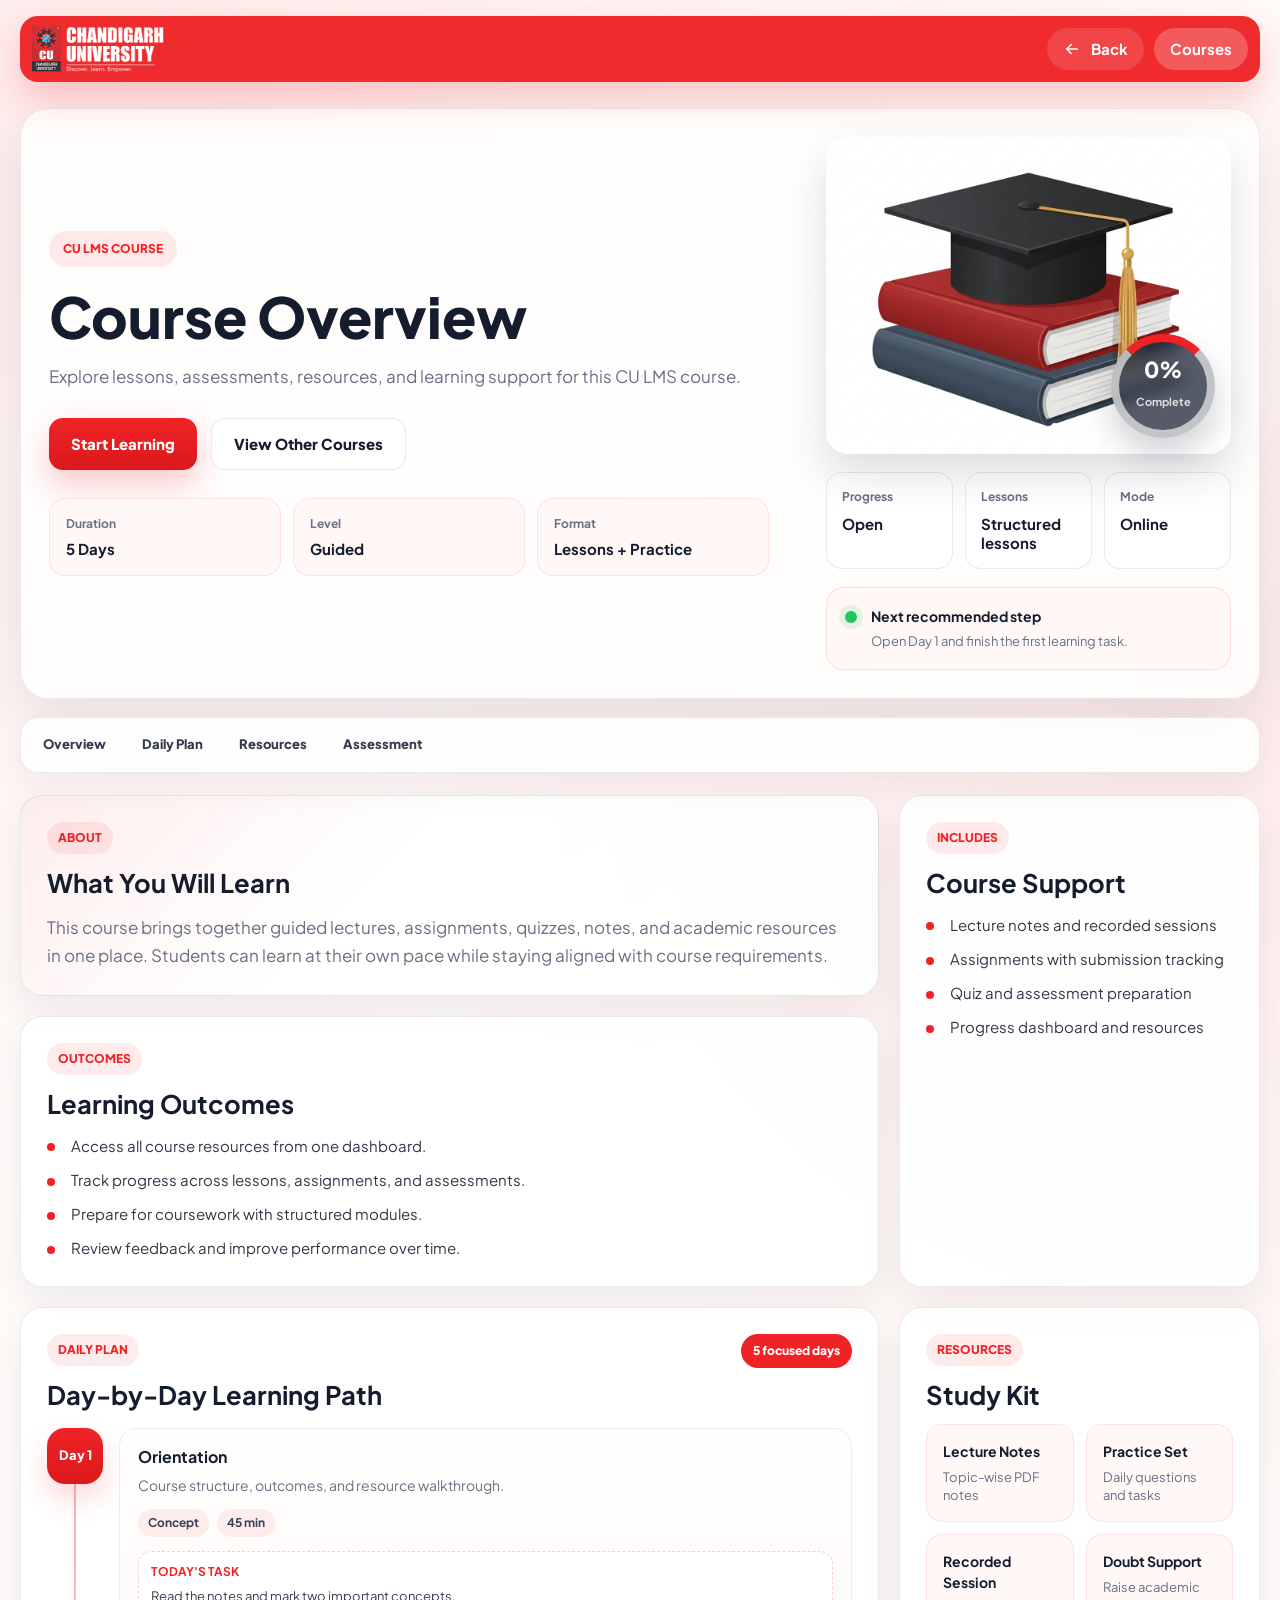
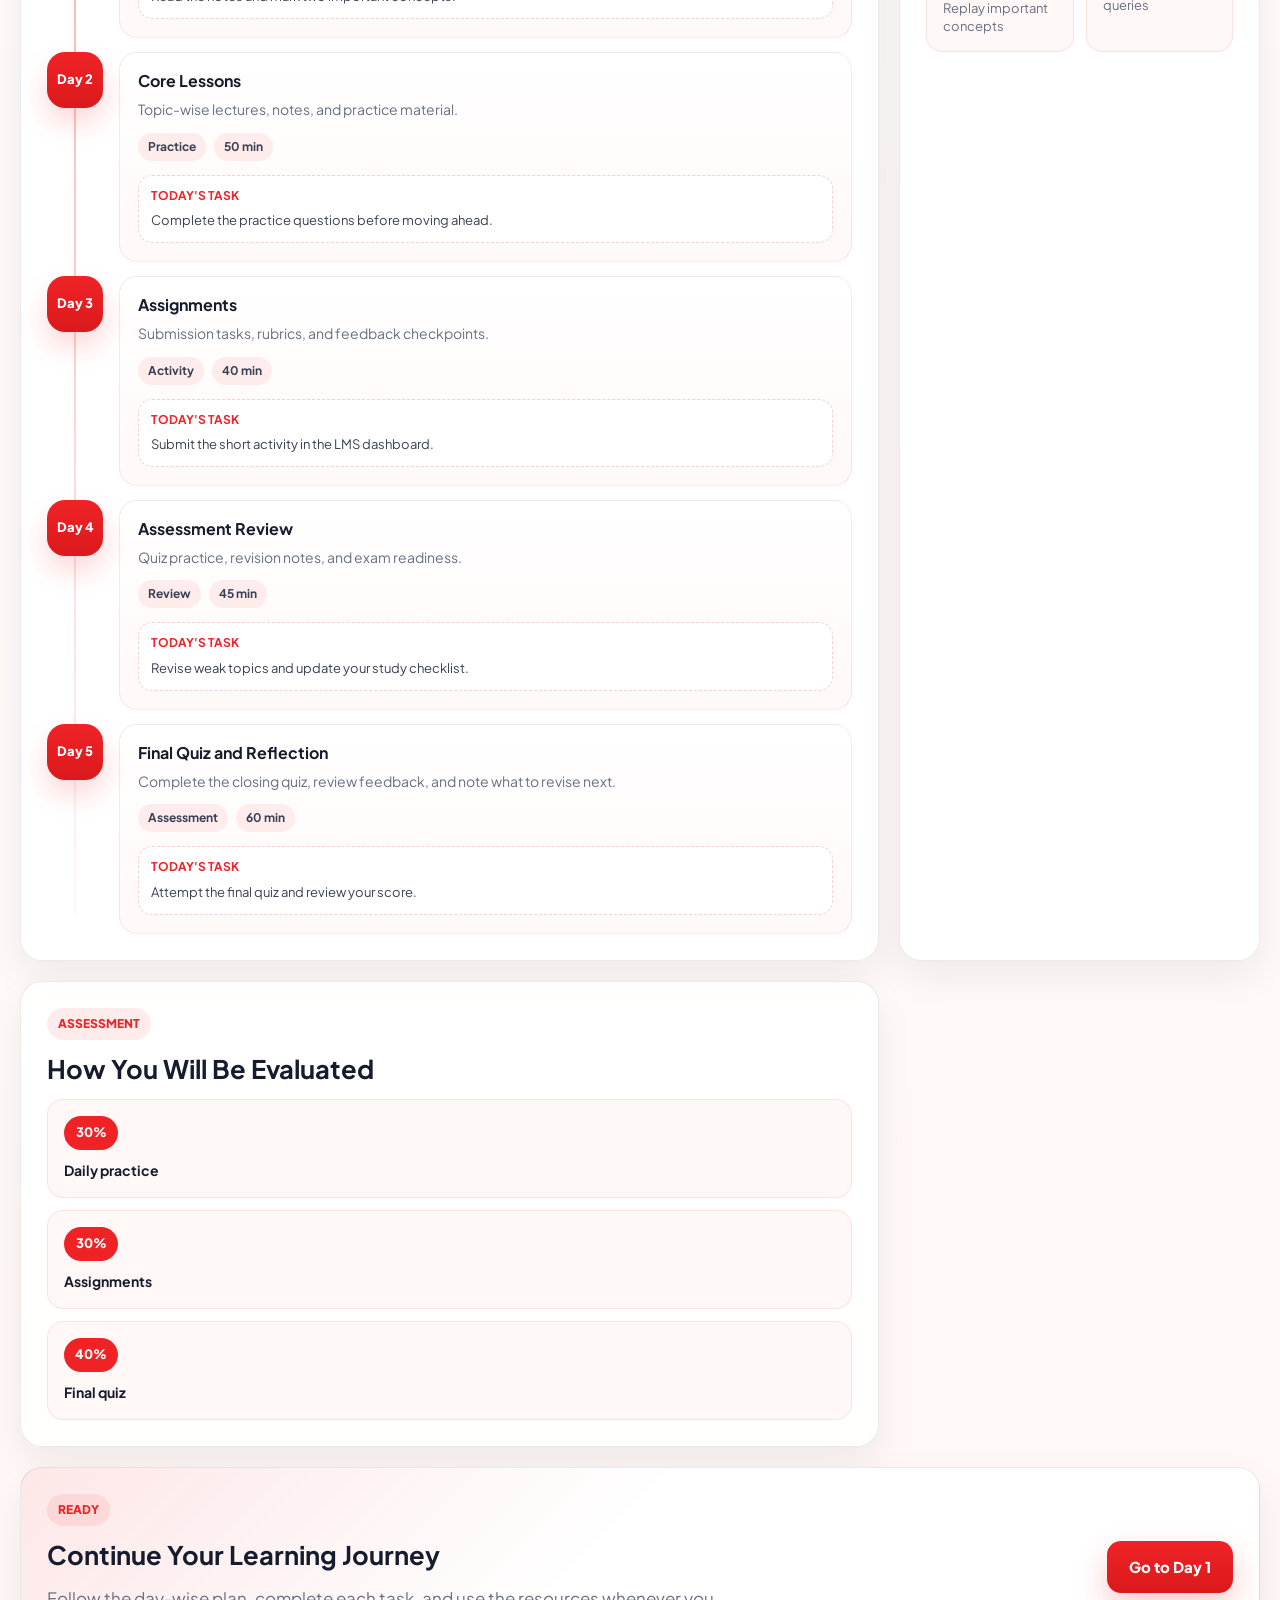
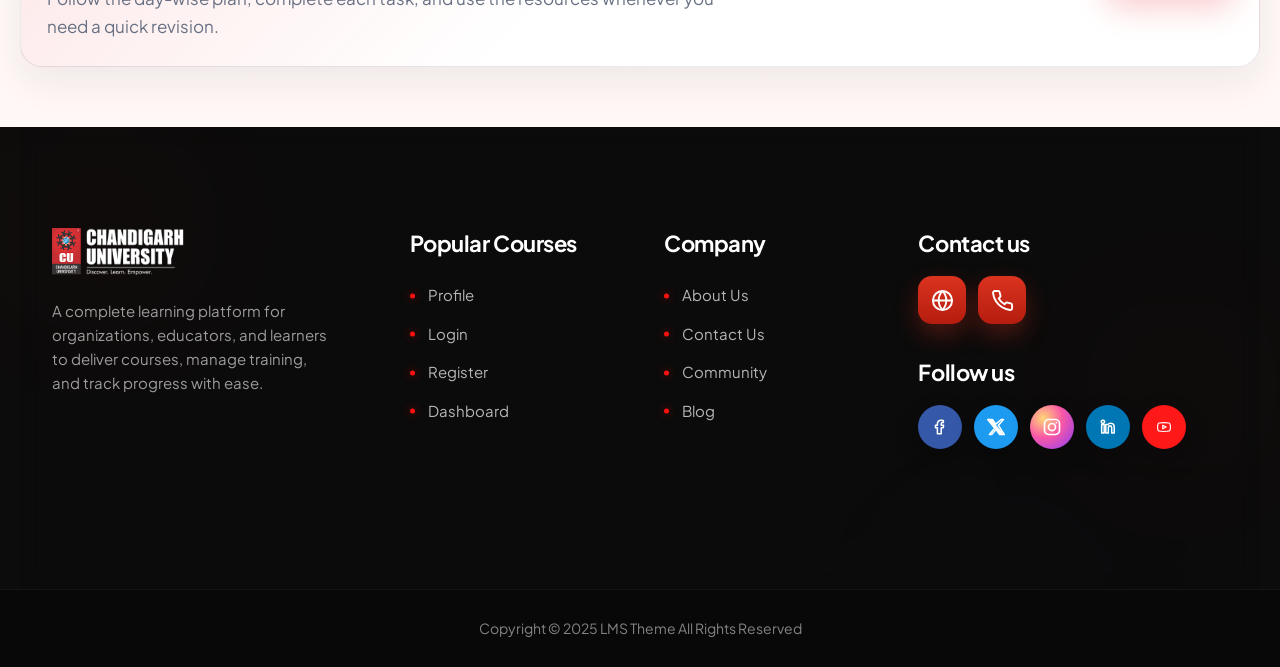
==== commit 8b343aeb: "data" ====
--- a/course-detail.html
+++ b/course-detail.html
@@ -16,7 +16,7 @@
   <body>
     <header class="course-header">
       <a class="course-brand" href="index.html#home" aria-label="Back to CU LMS home">
-        <img src="log1.png" alt="Chandigarh University logo" />
+        <img src="./images/log1.png" alt="Chandigarh University logo" />
       </a>
       <div class="course-header__actions">
         <button class="back-link history-back" type="button">
@@ -64,7 +64,7 @@
 
         <aside class="detail-panel" aria-label="Course summary">
           <div class="course-media">
-            <img id="course-image" src="Frame 414.png" alt="Course preview" />
+            <img id="course-image" src="./images/hero.png" alt="Course preview" />
             <div class="progress-ring" aria-label="Course progress">
               <span id="course-progress-percent">0%</span>
               <small>Complete</small>
@@ -204,9 +204,9 @@
       <div class="footer-content shell">
         <div class="footer-grid">
           <div class="footer-column animate-fade-up">
-            <img class="brand__logo" src="log1.png" alt="Chandigarh University logo" style="height: 48px; margin-bottom: 24px;" />
-            <p class="footer-description">Platform designed to help organizations, educators, and learners manage,
-              deliver, and track learning and training activities.</p>
+            <img class="brand__logo" src="./images/log1.png" alt="Chandigarh University logo" style="height: 48px; margin-bottom: 24px;" />
+            <p class="footer-description">A complete learning platform for organizations, educators, and learners to
+              deliver courses, manage training, and track progress with ease.</p>
           </div>
 
           <div class="footer-column animate-fade-up" style="--delay: 1">
@@ -231,35 +231,35 @@
 
           <div class="footer-column animate-fade-up" style="--delay: 3">
             <h3 class="footer-title" style="margin-bottom: 16px;">Contact us</h3>
-            <div style="display: flex; gap: 12px; margin-bottom: 32px;">
-              <a href="#" style="width: 44px; height: 44px; background: #c62818; color: #fff; border-radius: 10px; display: flex; align-items: center; justify-content: center; transition: all 0.3s ease;">
-                <svg viewBox="0 0 24 24" width="22" height="22" fill="none" stroke="currentColor" stroke-width="2" stroke-linecap="round" stroke-linejoin="round">
+            <div class="footer-contact-links">
+              <a href="#" class="footer-icon-link footer-icon-link--contact" aria-label="Website">
+                <svg viewBox="0 0 24 24" fill="none" stroke="currentColor" stroke-width="2" stroke-linecap="round" stroke-linejoin="round" aria-hidden="true">
                   <circle cx="12" cy="12" r="10"/><line x1="2" y1="12" x2="22" y2="12"/><path d="M12 2a15.3 15.3 0 0 1 4 10 15.3 15.3 0 0 1-4 10 15.3 15.3 0 0 1-4-10 15.3 15.3 0 0 1 4-10z"/>
                 </svg>
               </a>
-              <a href="#" style="width: 44px; height: 44px; background: #c62818; color: #fff; border-radius: 10px; display: flex; align-items: center; justify-content: center; transition: all 0.3s ease;">
-                <svg viewBox="0 0 24 24" width="20" height="20" fill="none" stroke="currentColor" stroke-width="2" stroke-linecap="round" stroke-linejoin="round">
+              <a href="#" class="footer-icon-link footer-icon-link--contact" aria-label="Phone">
+                <svg viewBox="0 0 24 24" fill="none" stroke="currentColor" stroke-width="2" stroke-linecap="round" stroke-linejoin="round" aria-hidden="true">
                   <path d="M22 16.92v3a2 2 0 0 1-2.18 2 19.79 19.79 0 0 1-8.63-3.07 19.5 19.5 0 0 1-6-6 19.79 19.79 0 0 1-3.07-8.67A2 2 0 0 1 4.11 2h3a2 2 0 0 1 2 1.72 12.84 12.84 0 0 0 .7 2.81 2 2 0 0 1-.45 2.11L8.09 9.91a16 16 0 0 0 6 6l1.27-1.27a2 2 0 0 1 2.11-.45 12.84 12.84 0 0 0 2.81.7A2 2 0 0 1 22 16.92z"/>
                 </svg>
               </a>
             </div>
 
             <h3 class="footer-title" style="margin-bottom: 16px;">Follow us</h3>
-            <div style="display: flex; gap: 10px;">
-              <a href="#" style="width: 40px; height: 40px; background: #3b5998; color: #fff; border-radius: 50%; display: flex; align-items: center; justify-content: center; transition: all 0.3s ease;">
-                <svg viewBox="0 0 24 24" width="18" height="18" fill="currentColor"><path d="M18 2h-3a5 5 0 0 0-5 5v3H7v4h3v8h4v-8h3l1-4h-4V7a1 1 0 0 1 1-1h3z"/></svg>
-              </a>
-              <a href="#" style="width: 40px; height: 40px; background: #1da1f2; color: #fff; border-radius: 50%; display: flex; align-items: center; justify-content: center; transition: all 0.3s ease;">
-                <svg viewBox="0 0 24 24" width="18" height="18" fill="currentColor"><path d="M23 3a10.9 10.9 0 0 1-3.14 1.53 4.48 4.48 0 0 0-7.86 3v1A10.66 10.66 0 0 1 3 4s-4 9 5 13a11.64 11.64 0 0 1-7 2s9 5 20 5a9.5 9.5 0 0 0-9-5.5c4.75 2.25 7-7 7-7"/></svg>
-              </a>
-              <a href="#" style="width: 40px; height: 40px; background: #e1306c; color: #fff; border-radius: 50%; display: flex; align-items: center; justify-content: center; transition: all 0.3s ease;">
-                <svg viewBox="0 0 24 24" width="18" height="18" fill="none" stroke="currentColor" stroke-width="2" stroke-linecap="round" stroke-linejoin="round"><rect x="2" y="2" width="20" height="20" rx="5" ry="5"/><path d="M16 11.37A4 4 0 1 1 12.63 8 4 4 0 0 1 16 11.37z"/><line x1="17.5" y1="6.5" x2="17.51" y2="6.5"/></svg>
-              </a>
-              <a href="#" style="width: 40px; height: 40px; background: #0077b5; color: #fff; border-radius: 50%; display: flex; align-items: center; justify-content: center; transition: all 0.3s ease;">
-                <svg viewBox="0 0 24 24" width="18" height="18" fill="currentColor"><path d="M16 8a6 6 0 0 1 6 6v7h-4v-7a2 2 0 0 0-2-2 2 2 0 0 0-2 2v7h-4v-7a6 6 0 0 1 6-6z"/><rect x="2" y="9" width="4" height="12"/><circle cx="4" cy="4" r="2"/></svg>
-              </a>
-              <a href="#" style="width: 40px; height: 40px; background: #ff0000; color: #fff; border-radius: 50%; display: flex; align-items: center; justify-content: center; transition: all 0.3s ease;">
-                <svg viewBox="0 0 24 24" width="18" height="18" fill="currentColor"><path d="M22.54 6.42a2.78 2.78 0 0 0-1.94-2C18.88 4 12 4 12 4s-6.88 0-8.6.46a2.78 2.78 0 0 0-1.94 2A29 29 0 0 0 1 11.75a29 29 0 0 0 .46 5.33A2.78 2.78 0 0 0 3.4 19c1.72.46 8.6.46 8.6.46s6.88 0 8.6-.46a2.78 2.78 0 0 0 1.94-2 29 29 0 0 0 .46-5.25 29 29 0 0 0-.46-5.33z"/><polygon points="9.75 15.02 15.5 11.75 9.75 8.48 9.75 15.02"/></svg>
+            <div class="footer-social-links">
+              <a href="#" class="footer-icon-link footer-icon-link--social footer-icon-link--facebook" aria-label="Facebook">
+                <svg viewBox="0 0 24 24" fill="currentColor" aria-hidden="true"><path d="M13.62 21v-8.13h2.73l.41-3.17h-3.14V7.67c0-.92.26-1.54 1.57-1.54H16.5V3.29c-.63-.09-1.73-.19-3-.19-2.97 0-5 1.81-5 5.14V9.7H6v3.17h2.5V21z"/></svg>
+              </a>
+              <a href="#" class="footer-icon-link footer-icon-link--social footer-icon-link--twitter" aria-label="X">
+                <svg viewBox="0 0 24 24" fill="currentColor" aria-hidden="true"><path d="M18.9 2H22l-6.77 7.74L23 22h-6.1l-4.78-6.72L6.24 22H3.13l7.24-8.28L1 2h6.25l4.32 6.08zm-1.07 18h1.69L6.33 3.9H4.52z"/></svg>
+              </a>
+              <a href="#" class="footer-icon-link footer-icon-link--social footer-icon-link--instagram" aria-label="Instagram">
+                <svg viewBox="0 0 24 24" fill="none" stroke="currentColor" stroke-width="2" stroke-linecap="round" stroke-linejoin="round" aria-hidden="true"><rect x="3" y="3" width="18" height="18" rx="5"/><circle cx="12" cy="12" r="4.25"/><circle cx="17.25" cy="6.75" r="1.1" fill="currentColor" stroke="none"/></svg>
+              </a>
+              <a href="#" class="footer-icon-link footer-icon-link--social footer-icon-link--linkedin" aria-label="LinkedIn">
+                <svg viewBox="0 0 24 24" fill="currentColor" aria-hidden="true"><path d="M6.94 8.5H3.56V20h3.38zM5.25 3A2.01 2.01 0 0 0 3 5.01a2 2 0 0 0 2.22 2A2.03 2.03 0 0 0 7.5 5 2.01 2.01 0 0 0 5.25 3m3.81 5.5V20h3.37v-6.4c0-1.69.32-3.32 2.42-3.32 2.07 0 2.1 1.94 2.1 3.43V20h3.38v-6.99c0-3.43-.74-6.06-4.75-6.06a4.14 4.14 0 0 0-3.72 2.04h-.05V8.5z"/></svg>
+              </a>
+              <a href="#" class="footer-icon-link footer-icon-link--social footer-icon-link--youtube" aria-label="YouTube">
+                <svg viewBox="0 0 24 24" fill="currentColor" aria-hidden="true"><path d="M23 12.01c0-2.33-.27-3.87-.68-5.02a3.26 3.26 0 0 0-1.93-1.94C19.24 4.64 17.7 4.37 12 4.37s-7.24.27-8.39.68a3.26 3.26 0 0 0-1.93 1.94C1.27 8.14 1 9.68 1 12.01s.27 3.87.68 5.02a3.26 3.26 0 0 0 1.93 1.94c1.15.41 2.69.68 8.39.68s7.24-.27 8.39-.68a3.26 3.26 0 0 0 1.93-1.94c.41-1.15.68-2.69.68-5.02M9.75 8.93l6.02 3.08-6.02 3.07z"/></svg>
               </a>
             </div>
           </div>
--- a/css/index.css
+++ b/css/index.css
@@ -3379,6 +3379,105 @@
   color: #ffffff;
 }
 
+.footer-brand-logo {
+  height: 48px;
+  margin-bottom: 24px;
+}
+
+.footer-contact-links,
+.footer-social-links {
+  display: flex;
+  flex-wrap: wrap;
+  align-items: center;
+}
+
+.footer-contact-links {
+  gap: 12px;
+  margin-bottom: 32px;
+}
+
+.footer-social-links {
+  gap: 12px;
+}
+
+.footer-icon-link {
+  display: inline-flex;
+  align-items: center;
+  justify-content: center;
+  color: #ffffff;
+  text-decoration: none;
+  transition:
+    transform 180ms ease,
+    box-shadow 180ms ease,
+    filter 180ms ease;
+}
+
+.footer-icon-link:hover {
+  transform: translateY(-2px);
+  filter: brightness(1.06);
+}
+
+.footer-icon-link svg {
+  width: 20px;
+  height: 20px;
+  display: block;
+}
+
+.footer-icon-link--contact {
+  width: 48px;
+  height: 48px;
+  border-radius: 14px;
+  background: linear-gradient(180deg, #db331f 0%, #b51d0f 100%);
+  box-shadow: 0 10px 24px rgba(219, 51, 31, 0.32);
+}
+
+.footer-icon-link--contact svg {
+  width: 23px;
+  height: 23px;
+}
+
+.footer-icon-link--social {
+  width: 44px;
+  height: 44px;
+  border-radius: 999px;
+  box-shadow: 0 10px 24px rgba(0, 0, 0, 0.22);
+}
+
+.footer-icon-link--social svg {
+  width: 18px;
+  height: 18px;
+}
+
+.footer-icon-link--instagram svg {
+  width: 20px;
+  height: 20px;
+}
+
+.footer-icon-link--youtube svg {
+  width: 20px;
+  height: 14px;
+}
+
+.footer-icon-link--facebook {
+  background: #3558a8;
+}
+
+.footer-icon-link--twitter {
+  background: #1d9bf0;
+}
+
+.footer-icon-link--instagram {
+  background: radial-gradient(circle at 30% 30%, #ffd776 0%, #f857a6 45%, #8a3ffc 100%);
+}
+
+.footer-icon-link--linkedin {
+  background: #0077b5;
+}
+
+.footer-icon-link--youtube {
+  background: #ff1818;
+}
+
 .newsletter-form {
   margin-top: 24px;
 }
@@ -3781,6 +3880,37 @@
   flex-shrink: 0;
 }
 
+.s-icon svg {
+  width: 22px;
+  height: 22px;
+  stroke: currentColor;
+  stroke-width: 2;
+}
+
+.s-icon--green {
+  color: #5fb96c;
+  background: #edf9ef;
+  box-shadow: inset 0 0 0 1.5px rgba(95, 185, 108, 0.18);
+}
+
+.s-icon--pink {
+  color: #e95b8f;
+  background: #ffeaf2;
+  box-shadow: inset 0 0 0 1.5px rgba(233, 91, 143, 0.18);
+}
+
+.s-icon--yellow {
+  color: #f4b71f;
+  background: #fff5d9;
+  box-shadow: inset 0 0 0 1.5px rgba(244, 183, 31, 0.18);
+}
+
+.s-icon--blue {
+  color: #4a9df5;
+  background: #edf5ff;
+  box-shadow: inset 0 0 0 1.5px rgba(74, 157, 245, 0.18);
+}
+
 .s-info strong {
   display: block;
   font-size: 1.15rem;
@@ -3826,8 +3956,8 @@
 }
 
 .q-header .s-icon {
-  width: 40px;
-  height: 40px;
+  width: 46px;
+  height: 46px;
 }
 
 .q-body strong {
@@ -5573,3 +5703,496 @@
     text-align: left;
   }
 }
+
+@media (max-width: 560px) {
+  .home-page .page-shell {
+    padding: 0 0 28px;
+  }
+
+  .home-page .site-header {
+    display: block;
+    position: sticky;
+    top: 10px;
+    margin-top: 10px;
+    padding: 10px 12px;
+    border-radius: 20px;
+    box-shadow: 0 14px 34px rgba(239, 35, 38, 0.2);
+  }
+
+  .home-page .shell {
+    width: min(calc(100% - 28px), 430px);
+  }
+
+  .home-page .navbar__links {
+    display: none;
+    position: absolute;
+    top: calc(100% + 12px);
+    left: 0;
+    right: 0;
+    z-index: 30;
+    flex-direction: column;
+    align-items: stretch;
+    gap: 10px;
+    padding: 14px;
+    border-radius: 20px;
+    background: rgba(255, 57, 60, 0.98);
+    box-shadow: 0 18px 40px rgba(239, 35, 38, 0.24);
+  }
+
+  .home-page .menu-btn {
+    display: inline-flex;
+    width: 44px;
+    height: 44px;
+    border-radius: 14px;
+    background: rgba(255, 255, 255, 0.14);
+    border: 1px solid rgba(255, 255, 255, 0.22);
+  }
+
+  .home-page .navbar {
+    position: relative;
+    gap: 10px;
+  }
+
+  .home-page .brand__logo {
+    width: 92px;
+  }
+
+  .home-page .navbar__actions {
+    margin-left: auto;
+    gap: 6px;
+  }
+
+  .home-page .navbar__actions .circle-btn {
+    display: inline-flex;
+    width: 38px;
+    height: 38px;
+  }
+
+  .home-page .navbar__actions .circle-btn svg,
+  .home-page .menu-btn svg {
+    width: 15px;
+    height: 15px;
+  }
+
+  .home-page .profile-dropdown {
+    display: none;
+  }
+
+  .home-page .site-header.is-open .navbar__links {
+    display: flex;
+  }
+
+  .home-page .nav-link {
+    padding: 14px 16px;
+    border-radius: 16px;
+    background: rgba(255, 255, 255, 0.12);
+    color: #ffffff;
+    font-size: 16px;
+    font-weight: 600;
+  }
+
+  .home-page .nav-link.active,
+  .home-page .nav-link:hover {
+    background: rgba(255, 255, 255, 0.2);
+  }
+
+  .home-page .nav-link.active::after {
+    display: none;
+  }
+
+  .home-page .hero {
+    display: flex;
+    flex-direction: column;
+    gap: 0;
+    min-height: auto;
+    margin-top: 12px;
+    padding: 18px 0 0;
+    border-radius: 0;
+    overflow: visible;
+  }
+
+  .home-page .hero::before {
+    inset: 0;
+    border-radius: 0;
+    background:
+      radial-gradient(circle at 20% 8%, rgba(239, 35, 38, 0.08), transparent 22%),
+      radial-gradient(circle at 82% 48%, rgba(239, 35, 38, 0.08), transparent 24%),
+      linear-gradient(180deg, rgba(255, 255, 255, 0.92) 0%, rgba(255, 248, 246, 0.96) 100%);
+  }
+
+  .home-page .hero__content {
+    display: contents;
+    padding: 0;
+  }
+
+  .home-page .hero__eyebrow,
+  .home-page .hero__title,
+  .home-page .hero__description,
+  .home-page .hero__actions,
+  .home-page .hero__visual {
+    position: relative;
+    z-index: 1;
+  }
+
+  .home-page .hero__eyebrow {
+    order: 1;
+    align-self: flex-start;
+    gap: 10px;
+    padding: 12px 18px;
+    border-radius: 999px;
+    box-shadow: 0 14px 34px rgba(239, 35, 38, 0.08);
+    font-size: 11px;
+    letter-spacing: 0.02em;
+  }
+
+  .home-page .hero__eyebrow-icon {
+    width: 22px;
+    height: 22px;
+  }
+
+  .home-page .hero__title {
+    order: 2;
+    max-width: none;
+    margin: 24px 0 0;
+    font-size: clamp(2rem, 7.2vw, 2.65rem);
+    line-height: 1.08;
+    letter-spacing: -0.02em;
+  }
+
+  .home-page .hero__title span {
+    margin-top: 8px;
+    font-size: 0.9em;
+  }
+
+  .home-page .hero__title span::after {
+    right: -4px;
+    bottom: -10px;
+    height: 8px;
+  }
+
+  .home-page .hero__visual {
+    order: 3;
+    min-height: 0;
+    margin-top: 34px;
+    padding: 0 8px;
+  }
+
+  .home-page .hero__shape--main {
+    left: 14px;
+    right: auto;
+    top: 112px;
+    width: 168px;
+    height: 190px;
+    border-radius: 48% 52% 40% 60% / 44% 35% 65% 56%;
+  }
+
+  .home-page .hero__shape--soft {
+    top: 10px;
+    right: 0;
+    width: min(92vw, 360px);
+    height: 470px;
+    border-radius: 37% 63% 49% 51% / 41% 39% 61% 59%;
+    background:
+      radial-gradient(circle at 30% 30%, rgba(255, 255, 255, 0.92), rgba(255, 255, 255, 0.74) 55%, rgba(239, 35, 38, 0.12) 100%);
+    box-shadow: inset 0 0 0 1px rgba(239, 35, 38, 0.08);
+  }
+
+  .home-page .hero__dots--left {
+    left: -2px;
+    top: 258px;
+    width: 86px;
+    height: 86px;
+    opacity: 0.32;
+  }
+
+  .home-page .hero__dots--right {
+    right: 6px;
+    top: 34px;
+    width: 116px;
+    height: 116px;
+    opacity: 0.4;
+  }
+
+  .home-page .hero__image {
+    position: relative;
+    top: 0;
+    right: 0;
+    width: min(100%, 430px);
+    margin: 0 auto;
+  }
+
+  .home-page .floating-card,
+  .home-page .announcement-card,
+  .home-page .feature-list {
+    display: none;
+  }
+
+  .home-page .hero__description {
+    order: 4;
+    max-width: none;
+    margin-top: 22px;
+    color: #646d80;
+    font-size: 14px;
+    line-height: 1.55;
+  }
+
+  .home-page .hero__actions {
+    order: 5;
+    display: grid;
+    grid-template-columns: repeat(2, minmax(0, 1fr));
+    gap: 10px;
+    margin-top: 22px;
+    width: 100%;
+  }
+
+  .home-page .primary-btn,
+  .home-page .secondary-btn {
+    width: 100%;
+    min-width: 0;
+    min-height: 56px;
+    justify-content: space-between;
+    padding: 0 8px 0 12px;
+    border-radius: 16px;
+    font-size: 11px;
+    font-weight: 700;
+    gap: 6px;
+    box-shadow: 0 10px 24px rgba(20, 28, 45, 0.08);
+  }
+
+  .home-page .primary-btn span:first-child,
+  .home-page .secondary-btn span:first-child {
+    flex: 1;
+    min-width: 0;
+    white-space: nowrap;
+    overflow: visible;
+    text-overflow: clip;
+    letter-spacing: -0.01em;
+  }
+
+  .home-page .primary-btn {
+    background: linear-gradient(180deg, #ff272b 0%, #ea1519 100%);
+  }
+
+  .home-page .btn-icon,
+  .home-page .btn-icon--light {
+    width: 26px;
+    height: 26px;
+    flex-shrink: 0;
+  }
+
+  .home-page .btn-icon {
+    background: rgba(255, 255, 255, 0.18);
+  }
+
+  .home-page .btn-icon--light {
+    background: #f3f5f9;
+  }
+
+  .home-page .btn-icon svg {
+    width: 13px;
+    height: 13px;
+  }
+
+  .home-page .courses-section {
+    margin-top: 24px;
+    padding: 22px 16px 18px;
+    border-radius: 28px;
+  }
+}
+
+@media (max-width: 430px) {
+  .home-page .hero__title {
+    font-size: clamp(1.85rem, 8vw, 2.3rem);
+  }
+
+  .home-page .hero__description {
+    font-size: 13px;
+    line-height: 1.5;
+  }
+
+  .home-page .hero__actions {
+    grid-template-columns: repeat(2, minmax(0, 1fr));
+  }
+
+  .home-page .primary-btn,
+  .home-page .secondary-btn {
+    min-height: 54px;
+    font-size: 10px;
+    padding: 0 7px 0 10px;
+    gap: 6px;
+  }
+
+  .home-page .btn-icon,
+  .home-page .btn-icon--light {
+    width: 24px;
+    height: 24px;
+  }
+
+  .home-page .btn-icon svg {
+    width: 12px;
+    height: 12px;
+  }
+}
+
+@media (max-width: 560px) {
+  .home-page .courses-section {
+    margin-top: 20px;
+    padding: 18px 0 0;
+  }
+
+  .home-page .section-header {
+    align-items: center;
+    margin-bottom: 16px;
+    padding: 0 8px;
+  }
+
+  .home-page .section-header__actions {
+    gap: 10px;
+  }
+
+  .home-page .course-grid {
+    padding: 2px 0 10px;
+  }
+
+  .home-page .course-grid .owl-stage {
+    display: flex;
+    align-items: stretch;
+  }
+
+  .home-page .course-grid .owl-item {
+    display: flex;
+  }
+
+  .home-page .course-card {
+    flex: 1 1 auto;
+    width: 100%;
+    min-height: 220px;
+    grid-template-columns: minmax(0, 1fr);
+    grid-template-areas:
+      "icon"
+      "title"
+      "enrolled"
+      "progress";
+    row-gap: 10px;
+    column-gap: 0;
+    padding: 14px 12px 12px;
+    border-radius: 18px;
+  }
+
+  .home-page .course-card__icon {
+    width: 58px;
+    height: 58px;
+    border-radius: 16px;
+    margin-bottom: 2px;
+  }
+
+  .home-page .course-card__icon svg {
+    width: 24px;
+    height: 24px;
+  }
+
+  .home-page .course-card h3 {
+    min-height: 72px;
+    padding-top: 0;
+    font-size: 11px;
+    line-height: 1.32;
+    text-align: left;
+    word-break: break-word;
+  }
+
+  .home-page .course-card p,
+  .home-page .progress strong {
+    font-size: 11px;
+    text-align: left;
+  }
+
+  .home-page .progress {
+    gap: 7px;
+  }
+}
+
+@media (max-width: 560px) {
+  .site-header {
+    top: 10px;
+    padding: 10px 12px;
+    border-radius: 20px;
+    box-shadow: 0 14px 34px rgba(239, 35, 38, 0.2);
+  }
+
+  .navbar {
+    position: relative;
+    gap: 10px;
+    flex-wrap: nowrap;
+  }
+
+  .brand__logo {
+    width: 92px;
+  }
+
+  .navbar__actions {
+    margin-left: auto;
+    gap: 6px;
+  }
+
+  .navbar__actions .circle-btn {
+    display: inline-flex;
+    width: 38px;
+    height: 38px;
+  }
+
+  .profile-dropdown,
+  .chevron-btn {
+    display: none;
+  }
+
+  .menu-btn {
+    display: inline-flex;
+    width: 44px;
+    height: 44px;
+    border-radius: 14px;
+    background: rgba(255, 255, 255, 0.14);
+    border: 1px solid rgba(255, 255, 255, 0.22);
+  }
+
+  .navbar__links {
+    display: none;
+    position: absolute;
+    top: calc(100% + 12px);
+    left: 0;
+    right: 0;
+    z-index: 30;
+    order: initial;
+    width: auto;
+    flex-direction: column;
+    align-items: stretch;
+    justify-content: flex-start;
+    gap: 10px;
+    padding: 14px;
+    overflow: visible;
+    border-radius: 20px;
+    background: rgba(255, 57, 60, 0.98);
+    box-shadow: 0 18px 40px rgba(239, 35, 38, 0.24);
+  }
+
+  .site-header.is-open .navbar__links {
+    display: flex;
+  }
+
+  .nav-link {
+    padding: 14px 16px;
+    border-radius: 16px;
+    background: rgba(255, 255, 255, 0.12);
+    color: #ffffff;
+    font-size: 16px;
+    font-weight: 600;
+  }
+
+  .nav-link.active,
+  .nav-link:hover {
+    background: rgba(255, 255, 255, 0.2);
+  }
+
+  .nav-link.active::after {
+    display: none;
+  }
+}
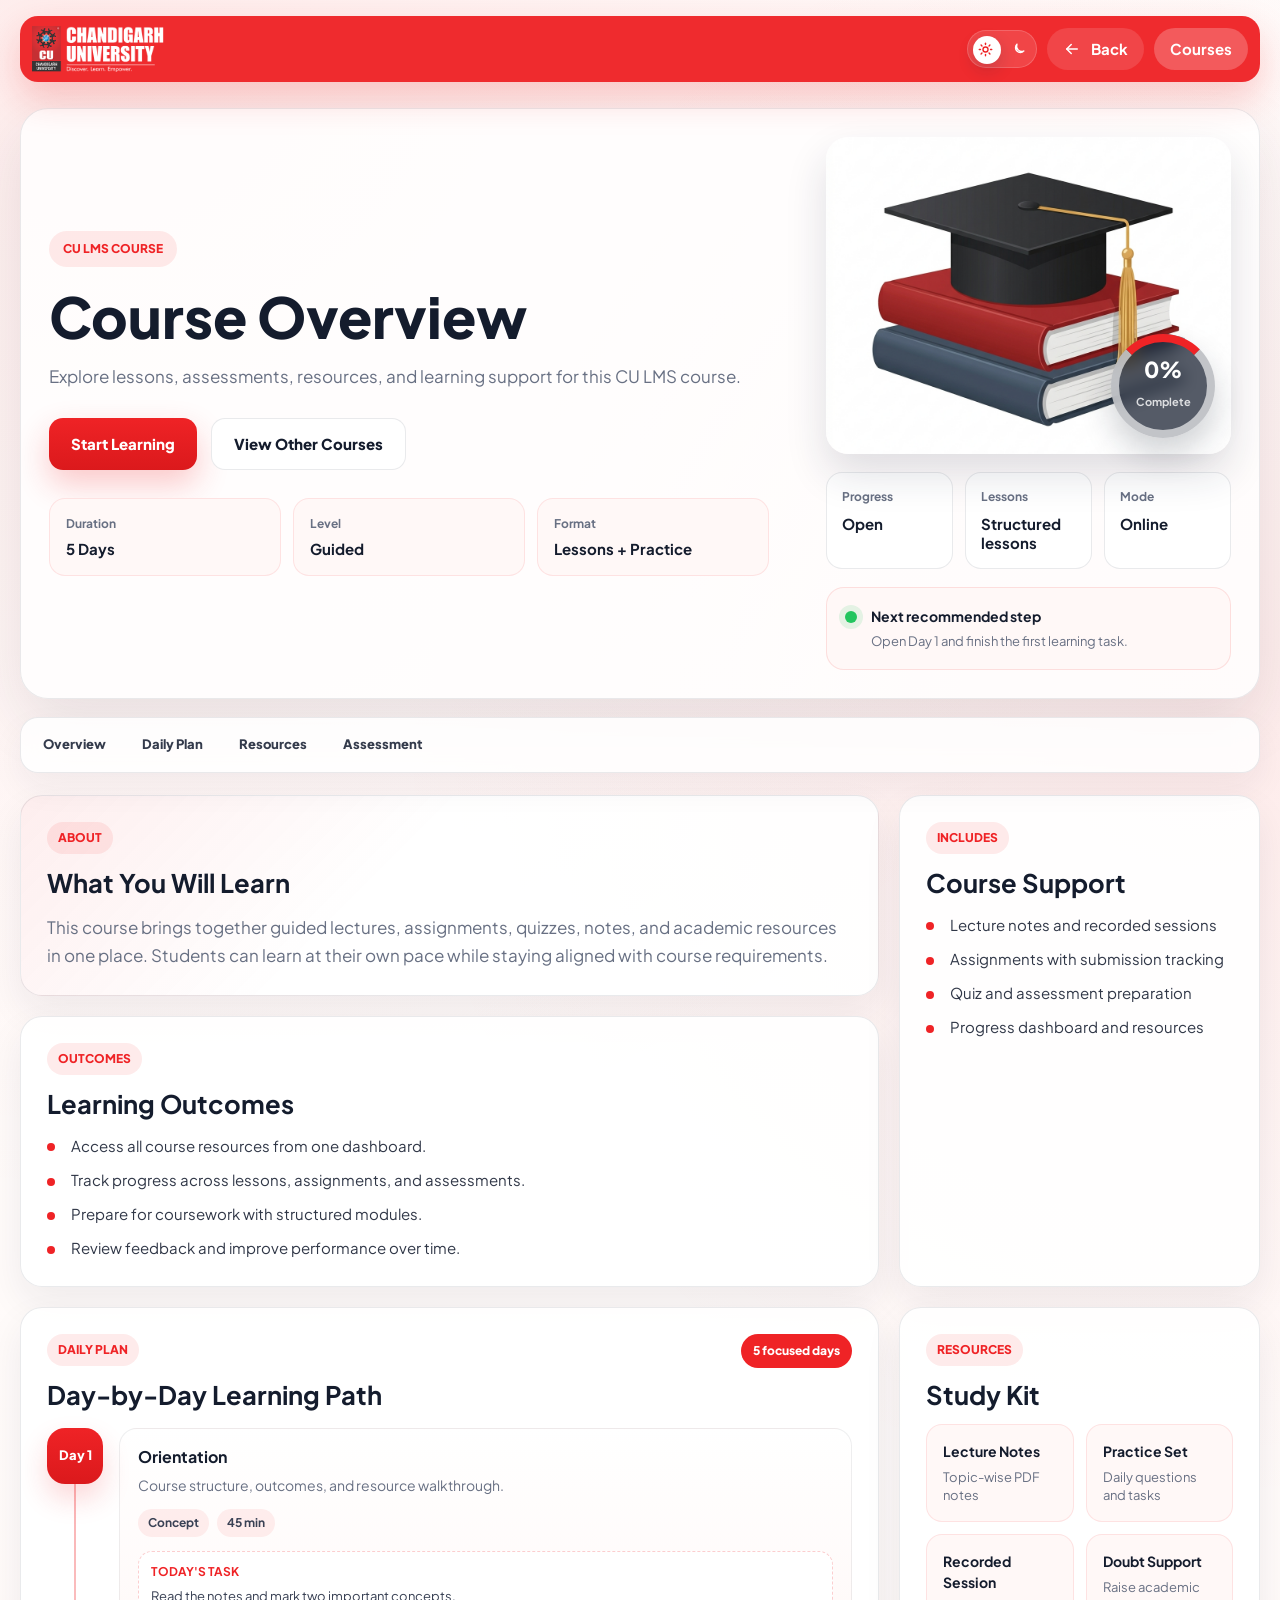
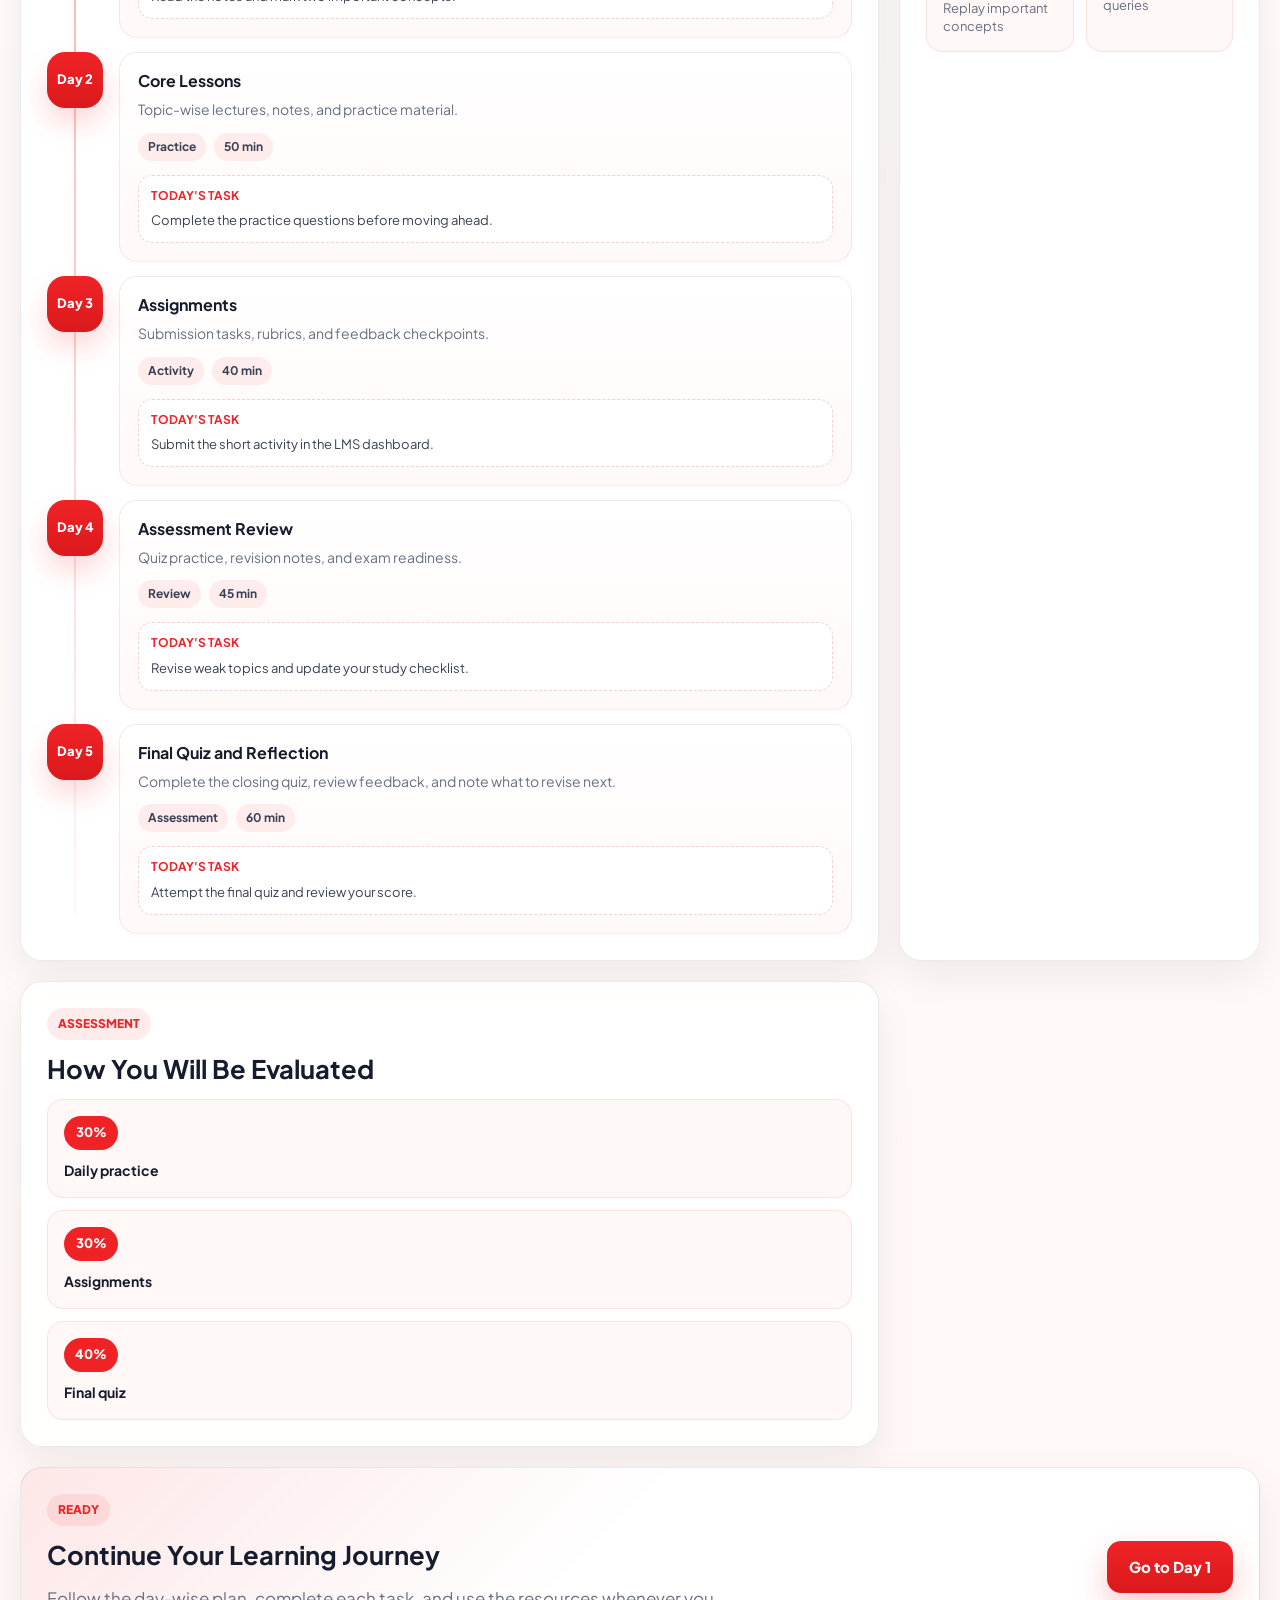
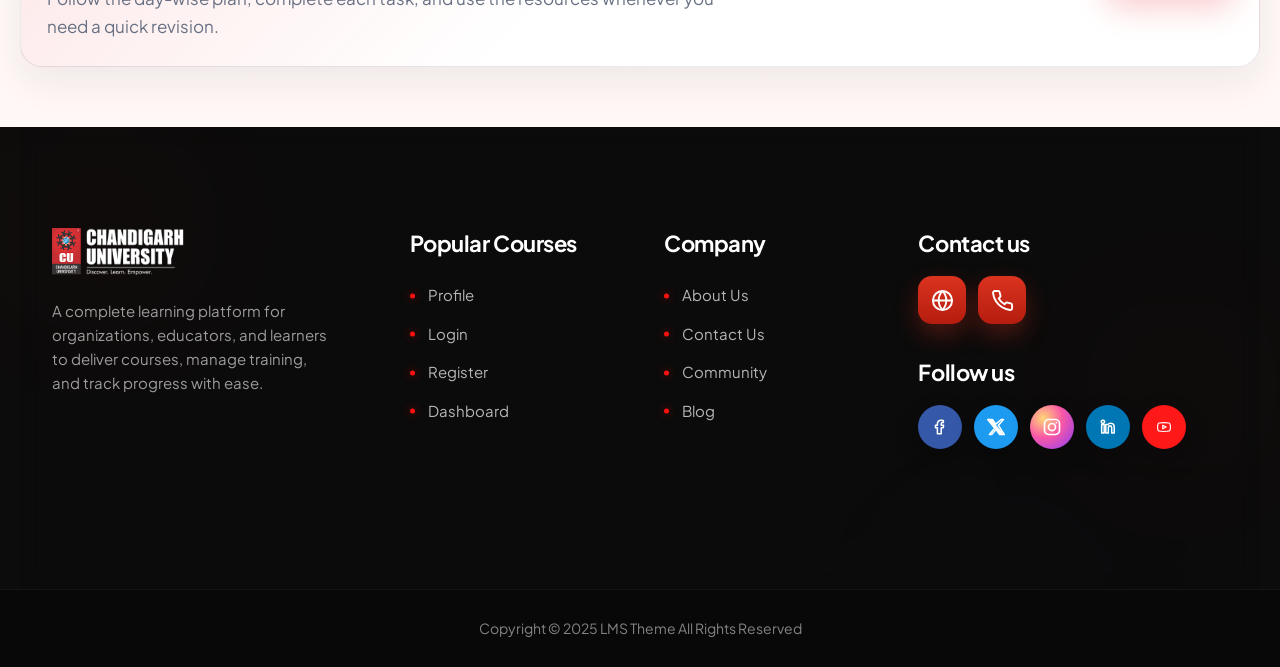
==== commit c4672db1: "dark mode functionlity" ====
--- a/course-detail.html
+++ b/course-detail.html
@@ -273,6 +273,7 @@
       </div>
     </footer>
 
+    <script src="./js/index.js"></script>
     <script src="./js/course-detail.js"></script>
   </body>
 </html>
--- a/css/index.css
+++ b/css/index.css
@@ -4396,6 +4396,10 @@
   flex: 1;
 }
 
+.g-bar-group:focus {
+  outline: none;
+}
+
 .g-bars {
   display: flex;
   align-items: flex-end;
@@ -4408,6 +4412,93 @@
 .g-bar {
   width: 8px;
   border-radius: 3px 3px 0 0;
+}
+
+.custom-stacked-bar-chart {
+  gap: 8px;
+  overflow: visible;
+}
+
+.custom-stacked-bar-chart .g-bar-group {
+  cursor: pointer;
+  min-width: 42px;
+}
+
+.g-bar-stack {
+  align-items: stretch;
+  flex-direction: column-reverse;
+  gap: 0;
+  height: 100%;
+  width: 24px;
+  justify-content: flex-start;
+  overflow: hidden;
+  border-radius: 5px 5px 0 0;
+  box-shadow: inset 0 0 0 1px rgba(30, 35, 62, 0.08);
+  transition: transform 0.2s ease, box-shadow 0.2s ease;
+}
+
+.g-bar-stack .g-bar {
+  width: 100%;
+  min-height: 4px;
+  border-radius: 0;
+}
+
+.g-bar-stack .g-bar:first-child {
+  border-radius: 0 0 3px 3px;
+}
+
+.g-bar-stack .g-bar:last-child {
+  border-radius: 5px 5px 0 0;
+}
+
+.custom-stacked-bar-chart .g-bar-group:hover .g-bar-stack,
+.custom-stacked-bar-chart .g-bar-group:focus .g-bar-stack,
+.custom-stacked-bar-chart .g-bar-group:active .g-bar-stack {
+  transform: translateY(-4px);
+  box-shadow: 0 10px 22px rgba(30, 35, 62, 0.16);
+}
+
+.chart-tooltip {
+  position: absolute;
+  left: 50%;
+  bottom: calc(100% + 10px);
+  transform: translate(-50%, 6px);
+  z-index: 5;
+  width: max-content;
+  max-width: 150px;
+  padding: 8px 10px;
+  border: 1px solid var(--line);
+  border-radius: 6px;
+  background: #fff;
+  box-shadow: 0 12px 30px rgba(30, 35, 62, 0.16);
+  color: var(--text);
+  font-size: 11px;
+  font-weight: 700;
+  line-height: 1.5;
+  text-align: left;
+  opacity: 0;
+  pointer-events: none;
+  transition: opacity 0.2s ease, transform 0.2s ease;
+}
+
+.chart-tooltip::after {
+  content: '';
+  position: absolute;
+  left: 50%;
+  bottom: -6px;
+  width: 10px;
+  height: 10px;
+  background: #fff;
+  border-right: 1px solid var(--line);
+  border-bottom: 1px solid var(--line);
+  transform: translateX(-50%) rotate(45deg);
+}
+
+.custom-stacked-bar-chart .g-bar-group:hover .chart-tooltip,
+.custom-stacked-bar-chart .g-bar-group:focus .chart-tooltip,
+.custom-stacked-bar-chart .g-bar-group:active .chart-tooltip {
+  opacity: 1;
+  transform: translate(-50%, 0);
 }
 
 /* Time Allocation Section */
@@ -6196,3 +6287,427 @@
     display: none;
   }
 }
+
+/* Dark Mode */
+.theme-toggle {
+  position: relative;
+  display: inline-flex;
+  align-items: center;
+  justify-content: space-between;
+  width: 70px;
+  height: 38px;
+  padding: 0 10px;
+  border: 1px solid rgba(255, 255, 255, 0.18);
+  border-radius: 999px;
+  color: #ffffff;
+  background: rgba(255, 255, 255, 0.12);
+  cursor: pointer;
+  transition:
+    background-color 180ms ease,
+    border-color 180ms ease,
+    box-shadow 180ms ease;
+}
+
+.theme-toggle::before {
+  content: "";
+  position: absolute;
+  top: 5px;
+  left: 5px;
+  width: 28px;
+  height: 28px;
+  border-radius: 999px;
+  background: #ffffff;
+  box-shadow: 0 6px 16px rgba(20, 28, 45, 0.18);
+  transition: transform 200ms ease;
+}
+
+.theme-toggle__icon {
+  position: relative;
+  z-index: 1;
+  width: 15px;
+  height: 15px;
+  display: inline-flex;
+  color: currentColor;
+}
+
+.theme-toggle__icon svg {
+  width: 15px;
+  height: 15px;
+  stroke-width: 2.2;
+}
+
+.theme-toggle__icon--sun {
+  color: #ef2326;
+}
+
+.theme-toggle__icon--moon {
+  color: #ffffff;
+}
+
+body.dark-mode .theme-toggle {
+  background: rgba(15, 23, 42, 0.38);
+  border-color: rgba(255, 255, 255, 0.28);
+}
+
+body.dark-mode .theme-toggle::before {
+  transform: translateX(32px);
+  background: #f8fafc;
+}
+
+body.dark-mode .theme-toggle__icon--sun {
+  color: #ffffff;
+}
+
+body.dark-mode .theme-toggle__icon--moon {
+  color: #0f172a;
+}
+
+body.dark-mode {
+  --bg: #0b1020;
+  --surface: #111827;
+  --text: #f8fafc;
+  --muted: #a7b0c2;
+  --line: rgba(226, 232, 240, 0.14);
+  --brand-soft: rgba(239, 35, 38, 0.18);
+  --shadow-soft: 0 18px 38px rgba(0, 0, 0, 0.28);
+  --shadow-card: 0 20px 50px rgba(0, 0, 0, 0.3);
+  color: var(--text);
+  background:
+    radial-gradient(circle at 10% 0%, rgba(239, 35, 38, 0.18), transparent 28%),
+    radial-gradient(circle at 96% 20%, rgba(34, 197, 94, 0.09), transparent 22%),
+    linear-gradient(180deg, #080c18 0%, #101827 100%);
+}
+
+body.dark-mode .site-header {
+  background: rgba(149, 18, 24, 0.96);
+  border-color: rgba(255, 255, 255, 0.14);
+  box-shadow: 0 18px 44px rgba(0, 0, 0, 0.36);
+}
+
+body.dark-mode .profile-menu {
+  background: rgba(17, 24, 39, 0.98);
+  border-color: var(--line);
+  box-shadow: 0 18px 42px rgba(0, 0, 0, 0.42);
+}
+
+body.dark-mode .dash-hero,
+body.dark-mode .dash-side-stats,
+body.dark-mode .q-stat-card,
+body.dark-mode .dash-card,
+body.dark-mode .date-picker-mock,
+body.dark-mode .course-card,
+body.dark-mode .courses-section,
+body.dark-mode .floating-card,
+body.dark-mode .announcement-card {
+  background: rgba(17, 24, 39, 0.92);
+  border-color: var(--line);
+  box-shadow: 0 18px 44px rgba(0, 0, 0, 0.24);
+}
+
+body.dark-mode .dash-hero__image-container::before {
+  background: rgba(239, 35, 38, 0.14);
+}
+
+body.dark-mode .dash-hero__image {
+  mix-blend-mode: normal;
+}
+
+body.dark-mode .dash-hero__pattern {
+  opacity: 0.7;
+}
+
+body.dark-mode .dash-hero__title,
+body.dark-mode .s-info strong,
+body.dark-mode .q-body strong,
+body.dark-mode .card-title,
+body.dark-mode .section-header h2,
+body.dark-mode .course-card h3,
+body.dark-mode .legend-item,
+body.dark-mode .d-label,
+body.dark-mode .insight-info strong,
+body.dark-mode .insight-value,
+body.dark-mode .cal-current-month,
+body.dark-mode .cp-name,
+body.dark-mode .cp-percentage,
+body.dark-mode .assign-name,
+body.dark-mode .assign-status,
+body.dark-mode .tab-btn,
+body.dark-mode .activity-item,
+body.dark-mode .cal-w-date,
+body.dark-mode .analytics-header h2[style],
+body.dark-mode .donut-inner strong[style],
+body.dark-mode .access-info strong[style] {
+  color: var(--text) !important;
+}
+
+body.dark-mode .dash-hero__eyebrow,
+body.dark-mode .dash-hero__desc,
+body.dark-mode .s-info span,
+body.dark-mode .q-body span,
+body.dark-mode .section-header p,
+body.dark-mode .course-card p,
+body.dark-mode .d-time,
+body.dark-mode .insight-info span,
+body.dark-mode .assign-course,
+body.dark-mode .cal-w-day,
+body.dark-mode .cal-w-date.muted,
+body.dark-mode .date-picker-mock span[style],
+body.dark-mode .access-info span[style] {
+  color: var(--muted) !important;
+}
+
+body.dark-mode .dash-hero .btn[style],
+body.dark-mode .btn-outline[style],
+body.dark-mode .time-allocation-section .btn[style],
+body.dark-mode .insights-section .btn[style],
+body.dark-mode .role-selector-container select[style],
+body.dark-mode .access-card[style],
+body.dark-mode .date-picker-mock[style],
+body.dark-mode .empty-icon[style] {
+  background: #111827 !important;
+  border-color: var(--line) !important;
+  color: var(--text) !important;
+}
+
+body.dark-mode .dash-hero .btn:first-child[style] {
+  background: var(--brand) !important;
+  border-color: var(--brand) !important;
+  color: #ffffff !important;
+}
+
+body.dark-mode .analytics-select {
+  background: #0f172a;
+  color: var(--text);
+  border-color: var(--line);
+}
+
+body.dark-mode .more-btn {
+  color: var(--muted);
+}
+
+body.dark-mode .avg-line span,
+body.dark-mode .chart-tooltip,
+body.dark-mode .donut-inner {
+  background: #0f172a;
+  border-color: var(--line);
+  color: var(--text);
+  box-shadow: 0 14px 34px rgba(0, 0, 0, 0.36);
+}
+
+body.dark-mode .chart-tooltip::after {
+  background: #0f172a;
+  border-color: var(--line);
+}
+
+body.dark-mode .c-bar-fill span,
+body.dark-mode .c-bar-label,
+body.dark-mode .chart-y-axis,
+body.dark-mode .avg-line small {
+  color: var(--muted);
+}
+
+body.dark-mode .insights-section {
+  background: rgba(15, 23, 42, 0.72);
+}
+
+body.dark-mode .insight-item,
+body.dark-mode .activity-tabs,
+body.dark-mode .side-stat-card:not(:last-child)::after {
+  border-color: var(--line) !important;
+}
+
+body.dark-mode .activity-item,
+body.dark-mode .assign-item,
+body.dark-mode .dash-list-item {
+  background: rgba(15, 23, 42, 0.72);
+  border-color: var(--line);
+}
+
+body.dark-mode .btn-open {
+  background: rgba(239, 35, 38, 0.16);
+  color: #ffb4b8;
+  border-color: rgba(239, 35, 38, 0.24);
+}
+
+body.dark-mode .tab-btn.active {
+  color: #ffb4b8;
+}
+
+body.dark-mode .tab-btn.active::after {
+  background: #ffb4b8;
+}
+
+body.dark-mode .calendar-top-bar[style] {
+  background: #005f55 !important;
+}
+
+body.dark-mode .s-icon--green {
+  background: rgba(95, 185, 108, 0.16);
+}
+
+body.dark-mode .s-icon--pink {
+  background: rgba(233, 91, 143, 0.16);
+}
+
+body.dark-mode .s-icon--yellow {
+  background: rgba(244, 183, 31, 0.16);
+}
+
+body.dark-mode .s-icon--blue {
+  background: rgba(74, 157, 245, 0.16);
+}
+
+body.dark-mode .cp-bar-container,
+body.dark-mode .progress__track,
+body.dark-mode .goal-progress-bar {
+  background: rgba(226, 232, 240, 0.14);
+}
+
+body.dark-mode .footer-bg-blobs {
+  opacity: 0.28;
+}
+
+@media (max-width: 560px) {
+  .navbar {
+    gap: 8px;
+  }
+
+  .brand__logo {
+    width: 78px;
+  }
+
+  .navbar__actions {
+    gap: 4px;
+  }
+
+  .theme-toggle {
+    width: 38px;
+    height: 38px;
+    padding: 0;
+    justify-content: center;
+  }
+
+  .theme-toggle::before {
+    display: none;
+  }
+
+  .theme-toggle__icon {
+    position: absolute;
+    opacity: 0;
+    transition: opacity 160ms ease;
+  }
+
+  .theme-toggle__icon--moon {
+    opacity: 1;
+  }
+
+  body.dark-mode .theme-toggle__icon--sun {
+    opacity: 1;
+  }
+
+  body.dark-mode .theme-toggle__icon--moon {
+    opacity: 0;
+  }
+
+  body.dark-mode .navbar__links {
+    background: rgba(17, 24, 39, 0.98);
+    box-shadow: 0 18px 40px rgba(0, 0, 0, 0.32);
+  }
+}
+
+body.dark-mode .hero,
+body.dark-mode .discover-section,
+body.dark-mode .mycourses-hero,
+body.dark-mode .mycourses-page-section,
+body.dark-mode .course-workspace,
+body.dark-mode .course-toolbar,
+body.dark-mode .mycourses-page .discover-toolbar,
+body.dark-mode .toolbar-field,
+body.dark-mode .course-search,
+body.dark-mode .course-workspace__back,
+body.dark-mode .course-filter-tabs button,
+body.dark-mode .mycourse-card,
+body.dark-mode .discover-card,
+body.dark-mode .mooc-card {
+  background: rgba(17, 24, 39, 0.88);
+  border-color: var(--line);
+  box-shadow: 0 18px 44px rgba(0, 0, 0, 0.24);
+}
+
+body.dark-mode .hero::before,
+body.dark-mode .mycourses-hero,
+body.dark-mode .content-card--highlight {
+  background:
+    linear-gradient(135deg, rgba(239, 35, 38, 0.14), transparent 46%),
+    rgba(17, 24, 39, 0.88);
+}
+
+body.dark-mode .hero__eyebrow,
+body.dark-mode .mycourses-summary div,
+body.dark-mode .course-metric,
+body.dark-mode .quick-facts div {
+  background: rgba(239, 35, 38, 0.12);
+  border-color: rgba(239, 35, 38, 0.22);
+}
+
+body.dark-mode .hero__title,
+body.dark-mode .feature-item strong,
+body.dark-mode .discover-header h2,
+body.dark-mode .discover-card h3,
+body.dark-mode .mooc-card h3,
+body.dark-mode .mycourses-hero h1,
+body.dark-mode .course-workspace h1,
+body.dark-mode .mycourse-card h3,
+body.dark-mode .course-workspace__back,
+body.dark-mode .course-filter-tabs button,
+body.dark-mode .toolbar-field input,
+body.dark-mode .toolbar-field select,
+body.dark-mode .course-search input {
+  color: var(--text);
+}
+
+body.dark-mode .hero__description,
+body.dark-mode .feature-item span:last-child,
+body.dark-mode .discover-header p,
+body.dark-mode .discover-card__stats,
+body.dark-mode .mycourses-hero p,
+body.dark-mode .course-workspace p,
+body.dark-mode .course-metric span,
+body.dark-mode .mycourses-summary span,
+body.dark-mode .mycourse-card__footer,
+body.dark-mode .toolbar-field input::placeholder,
+body.dark-mode .course-search input::placeholder {
+  color: var(--muted);
+}
+
+body.dark-mode .secondary-btn,
+body.dark-mode .slider-btn--light {
+  background: #111827;
+  border-color: var(--line);
+  color: var(--text);
+}
+
+body.dark-mode .course-filter-tabs button.is-active {
+  background: var(--brand);
+  color: #ffffff;
+}
+
+body.dark-mode .mycourse-progress {
+  background: rgba(226, 232, 240, 0.14);
+}
+
+body.dark-mode .site-footer {
+  background: linear-gradient(180deg, #111827 0%, #070b14 100%);
+}
+
+body.dark-mode .footer-title,
+body.dark-mode .footer-description,
+body.dark-mode .footer-links a,
+body.dark-mode .footer-copyright {
+  color: var(--text);
+}
+
+body.dark-mode .footer-icon-link {
+  border-color: var(--line);
+  box-shadow: 0 12px 26px rgba(0, 0, 0, 0.24);
+}
